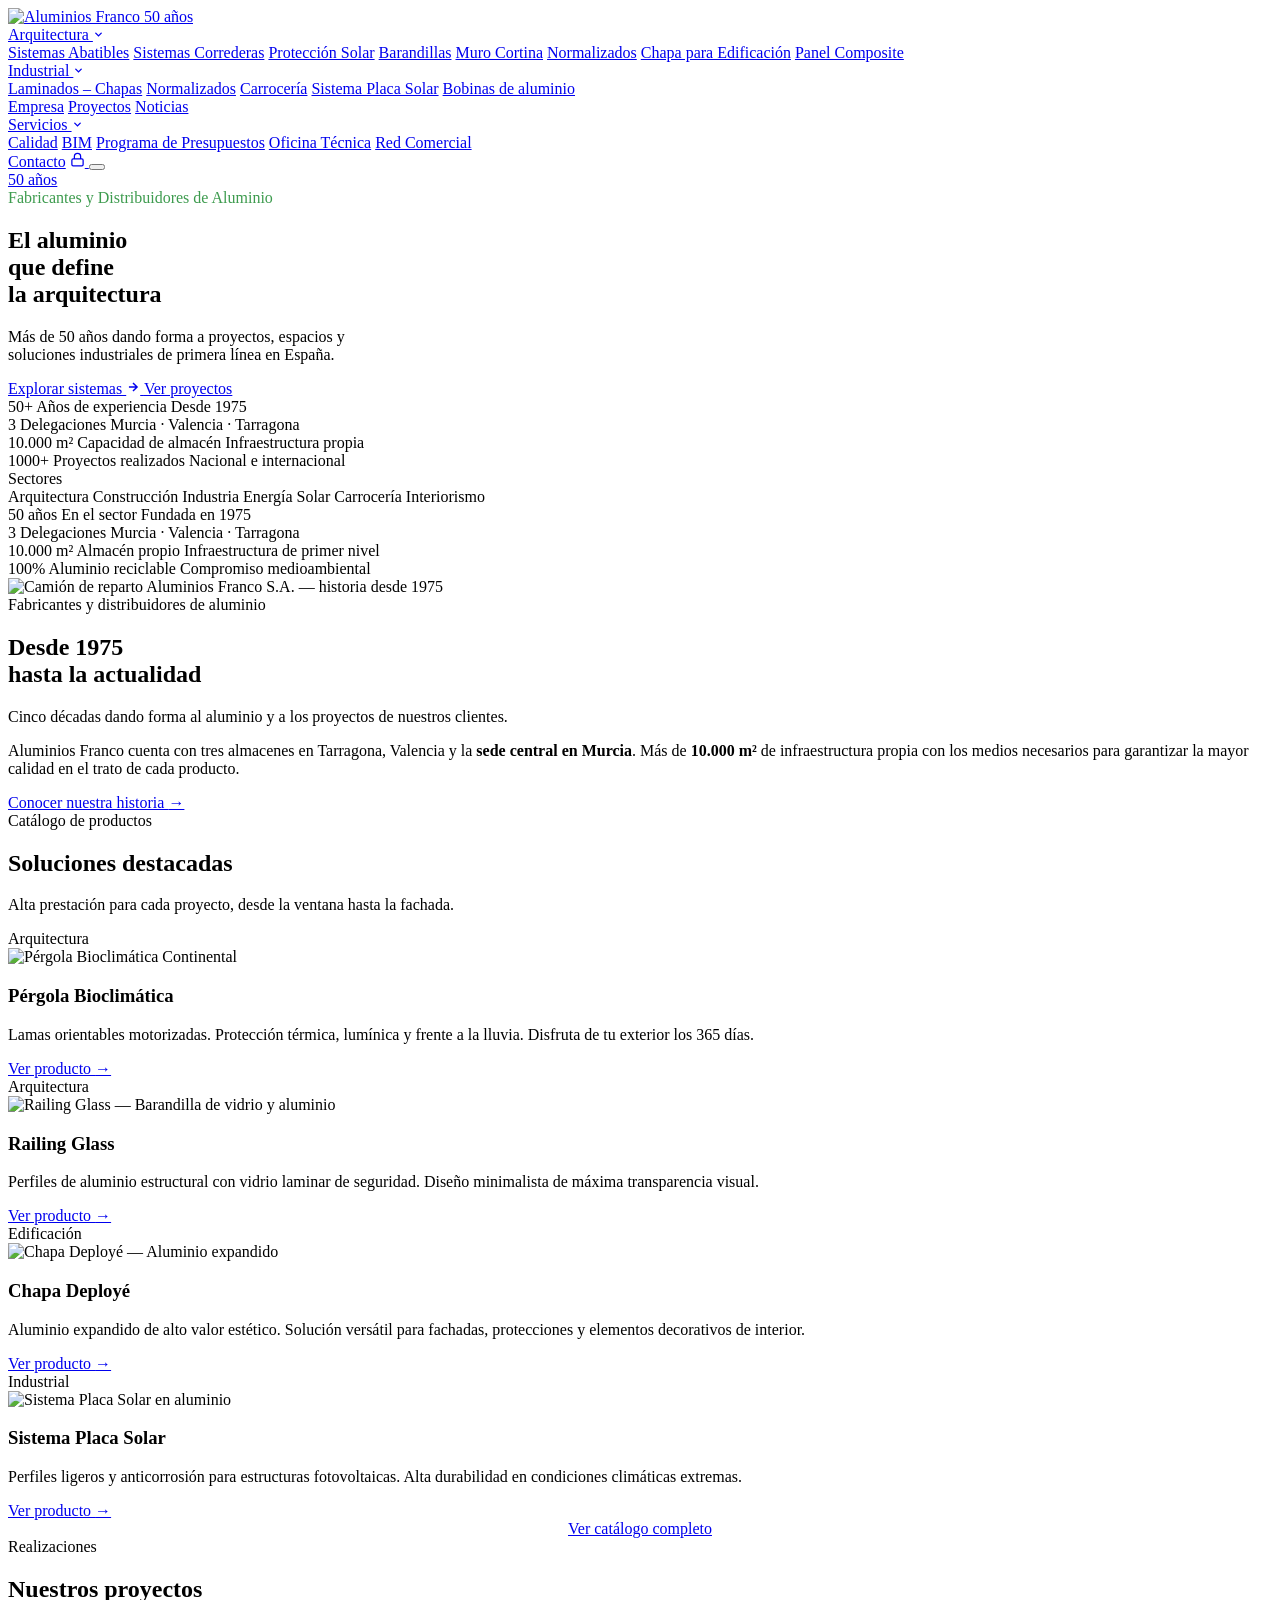
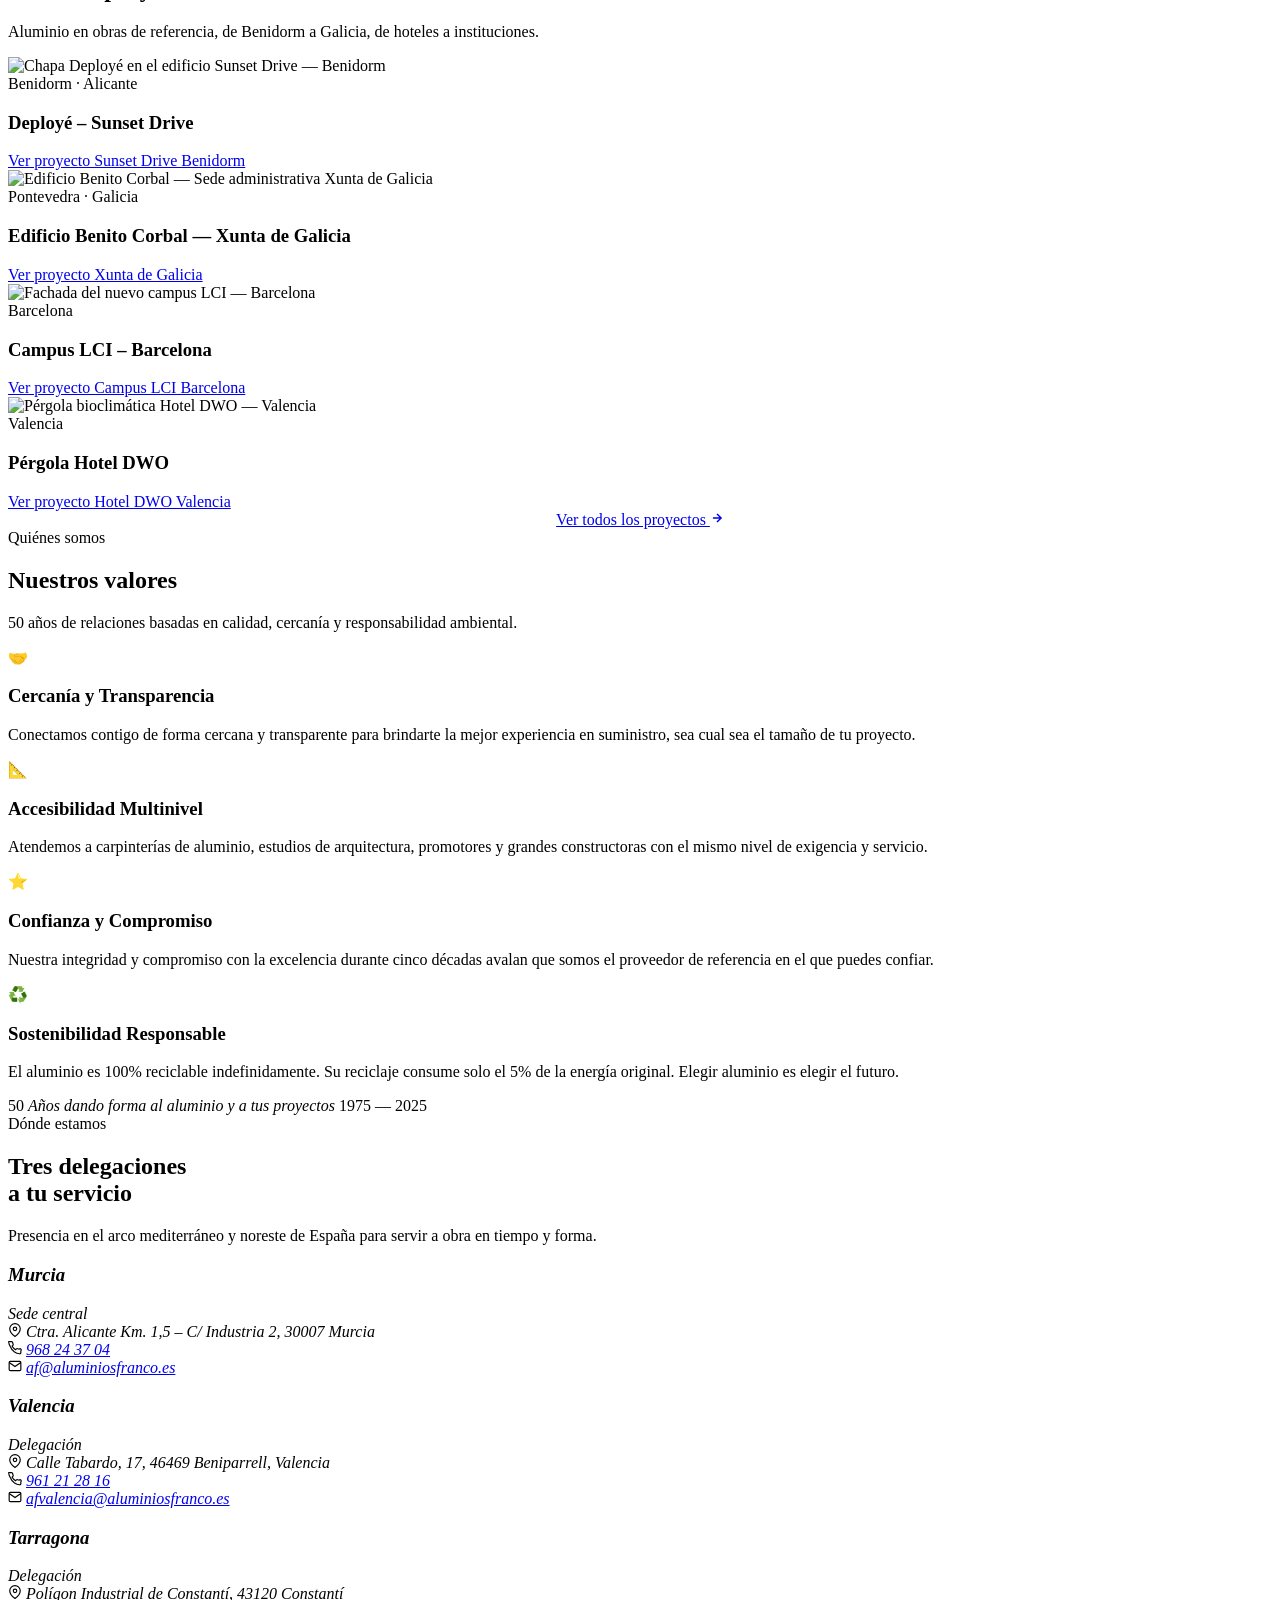
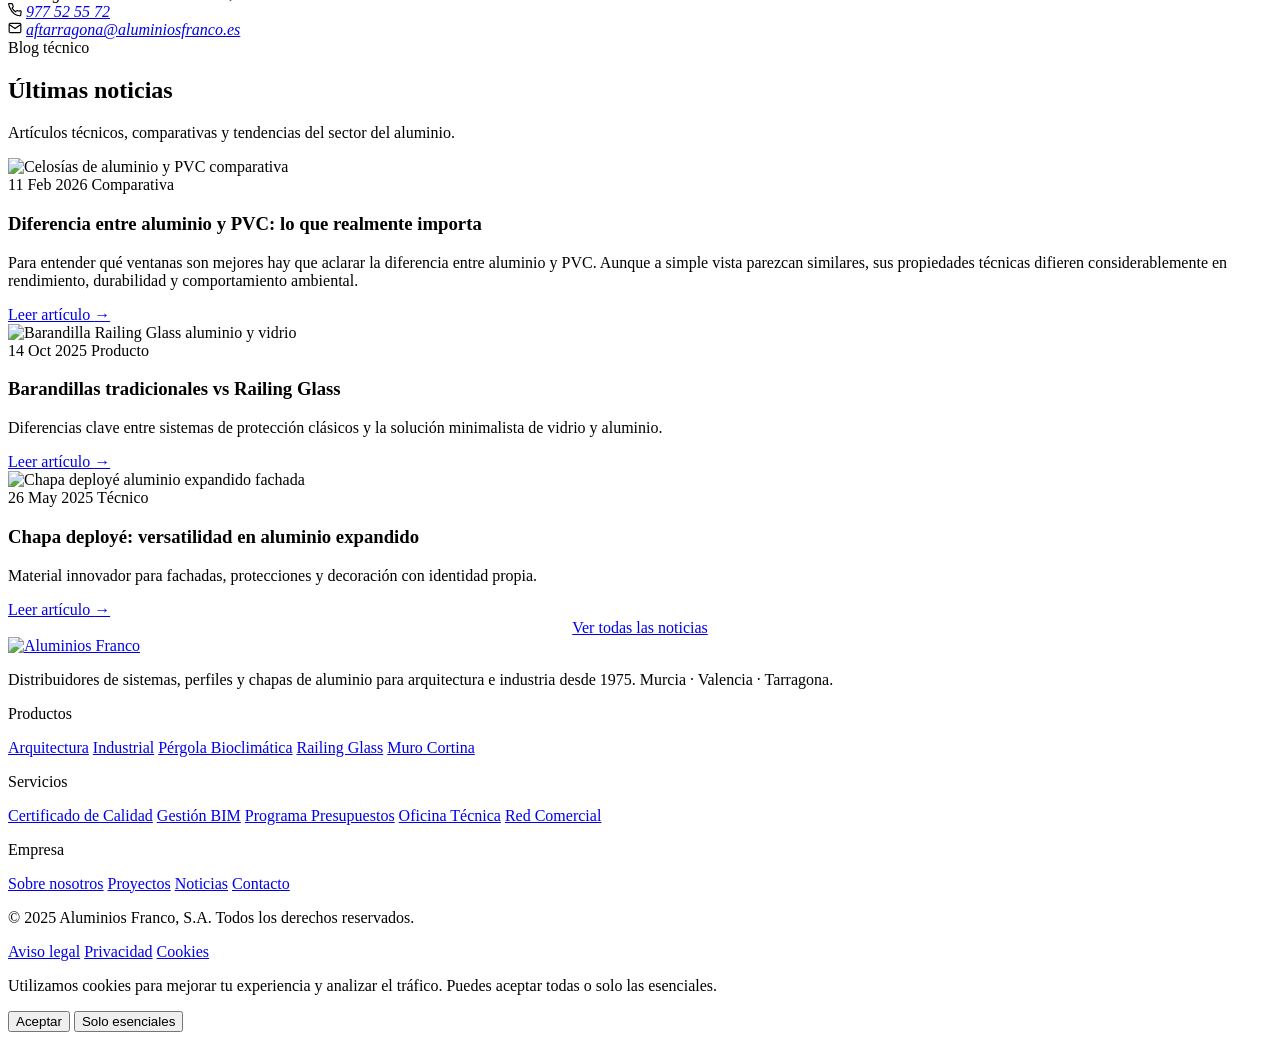
==== index.html @ 0a905ee9 "Add files via upload" ====
<!DOCTYPE html>
<html lang="es">
<head>
  <meta charset="UTF-8">
  <meta name="viewport" content="width=device-width, initial-scale=1.0">
  <meta name="description" content="Aluminios Franco — Distribuidores líderes de sistemas, perfiles y chapas de aluminio para arquitectura e industria desde 1975. Murcia, Valencia, Tarragona.">
  <meta property="og:title"       content="Aluminios Franco | Distribuidores de aluminio desde 1975">
  <meta property="og:description" content="50 años de experiencia distribuyendo soluciones de aluminio para arquitectura e industria en España.">
  <meta property="og:type"        content="website">
  <meta property="og:url"         content="https://aluminiosfranco.es">
  <meta property="og:image"       content="images/og-image.webp">
  <meta name="theme-color"        content="#2A7A38">

  <title>Aluminios Franco | Distribuidores de aluminio desde 1975</title>
  <link rel="canonical" href="https://aluminiosfranco.es/">

  <!-- CSS primero -->
  <link rel="stylesheet" href="css/main.css">

  <!-- Schema.org -->
  <script type="application/ld+json">
  {
    "@context": "https://schema.org",
    "@type": "Organization",
    "name": "Aluminios Franco, S.A.",
    "url": "https://aluminiosfranco.es",
    "foundingDate": "1975",
    "description": "Distribuidores de sistemas, perfiles y chapas de aluminio para arquitectura e industria.",
    "address": [{"@type":"PostalAddress","streetAddress":"Calle Industria 2","addressLocality":"Murcia","postalCode":"30007","addressCountry":"ES"}],
    "contactPoint": [{"@type":"ContactPoint","telephone":"+34-968-24-37-04","contactType":"sales"}]
  }
  </script>
</head>

<body>

  <!-- Cursor personalizado -->
  <div class="cursor" id="cursor" aria-hidden="true"></div>

  <!-- Barra de progreso scroll -->
  <div class="scroll-bar" id="scrollBar" aria-hidden="true"></div>

  <!-- ══════════════════════════════════════════
       HEADER
  ══════════════════════════════════════════ -->
  <header class="header" id="header" role="banner">
    <div class="container">
      <div class="header__inner">

        <!-- Logo -->
        <a href="/" class="header__logo" aria-label="Aluminios Franco — Inicio">
          <img src="images/logo.svg" alt="Aluminios Franco 50 años" width="190" height="50">
        </a>

        <!-- Nav -->
        <nav class="header__nav" id="mainNav" role="navigation" aria-label="Principal">

          <div class="nav-item">
            <a href="arquitectura.html" class="nav-link" aria-haspopup="true">
              Arquitectura
              <svg width="11" height="11" viewBox="0 0 12 12" fill="none" aria-hidden="true"><path d="M3 4.5L6 7.5L9 4.5" stroke="currentColor" stroke-width="1.5" stroke-linecap="round"/></svg>
            </a>
            <div class="dropdown" role="menu">
              <a href="arquitectura.html#abatibles"        class="dropdown__item" role="menuitem">Sistemas Abatibles</a>
              <a href="arquitectura.html#correderas"       class="dropdown__item" role="menuitem">Sistemas Correderas</a>
              <a href="arquitectura.html#proteccion-solar" class="dropdown__item" role="menuitem">Protección Solar</a>
              <a href="arquitectura.html#barandillas"      class="dropdown__item" role="menuitem">Barandillas</a>
              <a href="arquitectura.html#muro-cortina"     class="dropdown__item" role="menuitem">Muro Cortina</a>
              <a href="arquitectura.html#normalizados"     class="dropdown__item" role="menuitem">Normalizados</a>
              <a href="arquitectura.html#chapas"           class="dropdown__item" role="menuitem">Chapa para Edificación</a>
              <a href="arquitectura.html#panel-composite"  class="dropdown__item" role="menuitem">Panel Composite</a>
            </div>
          </div>

          <div class="nav-item">
            <a href="industrial.html" class="nav-link" aria-haspopup="true">
              Industrial
              <svg width="11" height="11" viewBox="0 0 12 12" fill="none" aria-hidden="true"><path d="M3 4.5L6 7.5L9 4.5" stroke="currentColor" stroke-width="1.5" stroke-linecap="round"/></svg>
            </a>
            <div class="dropdown" role="menu">
              <a href="industrial.html#chapas"       class="dropdown__item" role="menuitem">Laminados – Chapas</a>
              <a href="industrial.html#normalizados" class="dropdown__item" role="menuitem">Normalizados</a>
              <a href="industrial.html#carroceria"   class="dropdown__item" role="menuitem">Carrocería</a>
              <a href="industrial.html#placa-solar"  class="dropdown__item" role="menuitem">Sistema Placa Solar</a>
              <a href="industrial.html#bobinas"      class="dropdown__item" role="menuitem">Bobinas de aluminio</a>
            </div>
          </div>

          <a href="empresa.html"   class="nav-link">Empresa</a>
          <a href="proyectos.html" class="nav-link">Proyectos</a>
          <a href="noticias.html"  class="nav-link">Noticias</a>

          <div class="nav-item">
            <a href="#servicios" class="nav-link" aria-haspopup="true">
              Servicios
              <svg width="11" height="11" viewBox="0 0 12 12" fill="none" aria-hidden="true"><path d="M3 4.5L6 7.5L9 4.5" stroke="currentColor" stroke-width="1.5" stroke-linecap="round"/></svg>
            </a>
            <div class="dropdown" role="menu">
              <a href="calidad.html"       class="dropdown__item" role="menuitem">Calidad</a>
              <a href="bim.html"           class="dropdown__item" role="menuitem">BIM</a>
              <a href="presupuestos.html"  class="dropdown__item" role="menuitem">Programa de Presupuestos</a>
              <a href="oficina.html"       class="dropdown__item" role="menuitem">Oficina Técnica</a>
              <a href="red-comercial.html" class="dropdown__item" role="menuitem">Red Comercial</a>
            </div>
          </div>

        </nav>

        <div class="header__actions">
          <a href="contacto.html" class="btn btn--primary">Contacto</a>
          <a href="/archivos/" class="header__private" aria-label="Área privada — acceso clientes">
            <svg width="15" height="15" viewBox="0 0 24 24" fill="none" stroke="currentColor" stroke-width="2" aria-hidden="true">
              <rect x="3" y="11" width="18" height="11" rx="2"/>
              <path d="M7 11V7a5 5 0 0110 0v4"/>
            </svg>
          </a>
          <button class="menu-toggle" id="menuToggle" aria-label="Abrir menú" aria-expanded="false" aria-controls="mainNav">
            <span></span><span></span><span></span>
          </button>
        </div>

      </div>
    </div>
  </header>

  <!-- Badge 50 años flotante -->
  <a href="empresa.html" class="badge-50" aria-label="50 años de Aluminios Franco — Ver historia">
    <span class="badge-50__num">50</span>
    <span class="badge-50__text">años</span>
  </a>

  <!-- ══════════════════════════════════════════
       HERO — full-screen, grid asimétrico
  ══════════════════════════════════════════ -->
  <section class="hero" aria-label="Portada Aluminios Franco">
    <div class="hero__bg" role="img" aria-label="Fachada arquitectónica con sistemas de aluminio Continental"></div>
    <div class="hero__grad" aria-hidden="true"></div>

    <div class="container">
      <div class="hero__inner">

        <!-- Columna izquierda: contenido principal -->
        <div class="hero__content">

          <div class="hero__eyebrow" data-reveal>
            <span class="label" style="color:rgba(61,155,78,1)">Fabricantes y Distribuidores de Aluminio</span>
          </div>

          <h1 class="hero__title" data-reveal data-reveal-delay="1">
            El aluminio<br>
            <span class="line-accent">que define</span><br>
            la arquitectura
          </h1>

          <p class="hero__tagline" data-reveal data-reveal-delay="2">
            Más de 50 años dando forma a proyectos, espacios y<br>
            soluciones industriales de primera línea en España.
          </p>

          <div class="hero__cta" data-reveal data-reveal-delay="3">
            <a href="arquitectura.html" class="btn btn--primary">
              Explorar sistemas
              <svg width="14" height="14" viewBox="0 0 24 24" fill="none" stroke="currentColor" stroke-width="2.5" aria-hidden="true"><path d="M5 12h14M12 5l7 7-7 7"/></svg>
            </a>
            <a href="proyectos.html" class="btn btn--outline-white">Ver proyectos</a>
          </div>

        </div>

        <!-- Columna derecha: stats en tarjetas -->
        <div class="hero__stats" data-reveal data-reveal-delay="2" aria-label="Datos clave">
          <div class="stat-card">
            <span class="stat-card__value" data-count="50" data-suffix="+">50+</span>
            <span class="stat-card__label">Años de experiencia</span>
            <span class="stat-card__desc">Desde 1975</span>
          </div>
          <div class="stat-card">
            <span class="stat-card__value">3</span>
            <span class="stat-card__label">Delegaciones</span>
            <span class="stat-card__desc">Murcia · Valencia · Tarragona</span>
          </div>
          <div class="stat-card">
            <span class="stat-card__value">10.000 m²</span>
            <span class="stat-card__label">Capacidad de almacén</span>
            <span class="stat-card__desc">Infraestructura propia</span>
          </div>
          <div class="stat-card">
            <span class="stat-card__value" data-count="1000" data-suffix="+">1000+</span>
            <span class="stat-card__label">Proyectos realizados</span>
            <span class="stat-card__desc">Nacional e internacional</span>
          </div>
        </div>

      </div>
    </div>

    <!-- Franja inferior: sectores / referencias -->
    <div class="hero__bottom" aria-label="Sectores que servimos">
      <div class="container">
        <div class="hero__bottom-inner">
          <span class="hero__bottom-label">Sectores</span>
          <div class="hero__bottom-logos" aria-hidden="true">
            <span>Arquitectura</span>
            <span>Construcción</span>
            <span>Industria</span>
            <span>Energía Solar</span>
            <span>Carrocería</span>
            <span>Interiorismo</span>
          </div>
        </div>
      </div>
    </div>

  </section>

  <!-- ══════════════════════════════════════════
       STRIP NUMÉRICO — datos de impacto
  ══════════════════════════════════════════ -->
  <div class="numbers-strip" aria-label="Cifras de la empresa">
    <div class="container">
      <div class="numbers-grid">
        <div class="number-item" data-reveal>
          <span class="number-item__value" data-count="50" data-suffix=" años">50 años</span>
          <span class="number-item__label">En el sector</span>
          <span class="number-item__sub">Fundada en 1975</span>
        </div>
        <div class="number-item" data-reveal data-reveal-delay="1">
          <span class="number-item__value" data-count="3">3</span>
          <span class="number-item__label">Delegaciones</span>
          <span class="number-item__sub">Murcia · Valencia · Tarragona</span>
        </div>
        <div class="number-item" data-reveal data-reveal-delay="2">
          <span class="number-item__value">10.000 m²</span>
          <span class="number-item__label">Almacén propio</span>
          <span class="number-item__sub">Infraestructura de primer nivel</span>
        </div>
        <div class="number-item" data-reveal data-reveal-delay="3">
          <span class="number-item__value" data-count="100" data-suffix="%">100%</span>
          <span class="number-item__label">Aluminio reciclable</span>
          <span class="number-item__sub">Compromiso medioambiental</span>
        </div>
      </div>
    </div>
  </div>

  <!-- ══════════════════════════════════════════
       EMPRESA: split layout (imagen + texto)
  ══════════════════════════════════════════ -->
  <section class="section section--xl" aria-labelledby="empresa-title">
    <div class="container">

      <div class="split-block" data-reveal>
        <!-- Imagen histórica — camión Aluminios Franco -->
        <div class="split-block__media">
          <img src="images/empresa-historia.webp"
               alt="Camión de reparto Aluminios Franco S.A. — historia desde 1975"
               loading="lazy" width="720" height="540">
        </div>

        <div class="split-block__content">
          <span class="label">Fabricantes y distribuidores de aluminio</span>
          <h2 id="empresa-title">Desde 1975<br>hasta la actualidad</h2>
          <p class="t-tagline">
            Cinco décadas dando forma al aluminio y a los proyectos de nuestros clientes.
          </p>
          <p>
            Aluminios Franco cuenta con tres almacenes en Tarragona, Valencia y la
            <strong>sede central en Murcia</strong>. Más de <strong>10.000 m²</strong>
            de infraestructura propia con los medios necesarios para garantizar la
            mayor calidad en el trato de cada producto.
          </p>
          <div>
            <a href="empresa.html" class="btn btn--ghost">
              Conocer nuestra historia
              <span class="arrow" aria-hidden="true">→</span>
            </a>
          </div>
        </div>
      </div>

    </div>
  </section>

  <!-- ══════════════════════════════════════════
       PRODUCTOS DESTACADOS
  ══════════════════════════════════════════ -->
  <section class="section" style="background:var(--c-off-white)" aria-labelledby="productos-title">
    <div class="container">

      <header class="section-header section-header--center" data-reveal>
        <span class="label">Catálogo de productos</span>
        <h2 id="productos-title" class="t-h2">Soluciones destacadas</h2>
        <p class="t-tagline">Alta prestación para cada proyecto, desde la ventana hasta la fachada.</p>
      </header>

      <div class="products-grid">

        <article class="product-card" data-reveal data-reveal-delay="1">
          <div class="product-card__img">
            <div class="product-card__badge">Arquitectura</div>
            <img src="images/products/pergola-bioclimatica.webp" alt="Pérgola Bioclimática Continental" loading="lazy" width="400" height="267">
          </div>
          <div class="product-card__body">
            <h3 class="product-card__title">Pérgola Bioclimática</h3>
            <p class="product-card__desc">Lamas orientables motorizadas. Protección térmica, lumínica y frente a la lluvia. Disfruta de tu exterior los 365 días.</p>
            <a href="arquitectura.html#pergola" class="btn btn--ghost">
              Ver producto <span class="arrow" aria-hidden="true">→</span>
            </a>
          </div>
        </article>

        <article class="product-card" data-reveal data-reveal-delay="2">
          <div class="product-card__img">
            <div class="product-card__badge">Arquitectura</div>
            <img src="images/products/railing-glass.webp" alt="Railing Glass — Barandilla de vidrio y aluminio" loading="lazy" width="400" height="267">
          </div>
          <div class="product-card__body">
            <h3 class="product-card__title">Railing Glass</h3>
            <p class="product-card__desc">Perfiles de aluminio estructural con vidrio laminar de seguridad. Diseño minimalista de máxima transparencia visual.</p>
            <a href="arquitectura.html#barandillas" class="btn btn--ghost">
              Ver producto <span class="arrow" aria-hidden="true">→</span>
            </a>
          </div>
        </article>

        <article class="product-card" data-reveal data-reveal-delay="3">
          <div class="product-card__img">
            <div class="product-card__badge">Edificación</div>
            <img src="images/products/chapa-deploye.webp" alt="Chapa Deployé — Aluminio expandido" loading="lazy" width="400" height="267">
          </div>
          <div class="product-card__body">
            <h3 class="product-card__title">Chapa Deployé</h3>
            <p class="product-card__desc">Aluminio expandido de alto valor estético. Solución versátil para fachadas, protecciones y elementos decorativos de interior.</p>
            <a href="arquitectura.html#chapas" class="btn btn--ghost">
              Ver producto <span class="arrow" aria-hidden="true">→</span>
            </a>
          </div>
        </article>

        <article class="product-card" data-reveal data-reveal-delay="4">
          <div class="product-card__img">
            <div class="product-card__badge">Industrial</div>
            <img src="images/products/placa-solar.webp" alt="Sistema Placa Solar en aluminio" loading="lazy" width="400" height="267">
          </div>
          <div class="product-card__body">
            <h3 class="product-card__title">Sistema Placa Solar</h3>
            <p class="product-card__desc">Perfiles ligeros y anticorrosión para estructuras fotovoltaicas. Alta durabilidad en condiciones climáticas extremas.</p>
            <a href="industrial.html#placa-solar" class="btn btn--ghost">
              Ver producto <span class="arrow" aria-hidden="true">→</span>
            </a>
          </div>
        </article>

      </div>

      <div style="text-align:center;margin-top:var(--sp-12)" data-reveal>
        <a href="arquitectura.html" class="btn btn--outline">Ver catálogo completo</a>
      </div>

    </div>
  </section>

  <!-- ══════════════════════════════════════════
       PROYECTOS — mosaico editorial premium
  ══════════════════════════════════════════ -->
  <section class="section section--xl" aria-labelledby="proyectos-title">
    <div class="container">

      <header class="section-header" data-reveal>
        <span class="label">Realizaciones</span>
        <h2 id="proyectos-title" class="t-h2">Nuestros proyectos</h2>
        <p class="t-tagline">Aluminio en obras de referencia, de Benidorm a Galicia, de hoteles a instituciones.</p>
      </header>

      <div class="projects-mosaic" role="list">

        <article class="project-tile" role="listitem" data-reveal>
          <img class="project-tile__img" loading="lazy"
               src="images/projects/deploye-benidorm.webp"
               alt="Chapa Deployé en el edificio Sunset Drive — Benidorm" width="600" height="800">
          <div class="project-tile__overlay">
            <span class="project-tile__location">Benidorm · Alicante</span>
            <h3 class="project-tile__title">Deployé – Sunset Drive</h3>
          </div>
          <a href="proyectos.html#benidorm" class="sr-only">Ver proyecto Sunset Drive Benidorm</a>
        </article>

        <article class="project-tile" role="listitem" data-reveal data-reveal-delay="1">
          <img class="project-tile__img" loading="lazy"
               src="images/projects/xunta-galicia.webp"
               alt="Edificio Benito Corbal — Sede administrativa Xunta de Galicia" width="800" height="500">
          <div class="project-tile__overlay">
            <span class="project-tile__location">Pontevedra · Galicia</span>
            <h3 class="project-tile__title">Edificio Benito Corbal — Xunta de Galicia</h3>
          </div>
          <a href="proyectos.html#galicia" class="sr-only">Ver proyecto Xunta de Galicia</a>
        </article>

        <article class="project-tile" role="listitem" data-reveal data-reveal-delay="2">
          <img class="project-tile__img" loading="lazy"
               src="images/projects/lci-barcelona.webp"
               alt="Fachada del nuevo campus LCI — Barcelona" width="500" height="400">
          <div class="project-tile__overlay">
            <span class="project-tile__location">Barcelona</span>
            <h3 class="project-tile__title">Campus LCI – Barcelona</h3>
          </div>
          <a href="proyectos.html#lci-barcelona" class="sr-only">Ver proyecto Campus LCI Barcelona</a>
        </article>

        <article class="project-tile" role="listitem" data-reveal data-reveal-delay="3">
          <img class="project-tile__img" loading="lazy"
               src="images/projects/hotel-dwo-valencia.webp"
               alt="Pérgola bioclimática Hotel DWO — Valencia" width="400" height="350">
          <div class="project-tile__overlay">
            <span class="project-tile__location">Valencia</span>
            <h3 class="project-tile__title">Pérgola Hotel DWO</h3>
          </div>
          <a href="proyectos.html#hotel-dwo" class="sr-only">Ver proyecto Hotel DWO Valencia</a>
        </article>

      </div>

      <div style="text-align:center;margin-top:var(--sp-12)" data-reveal>
        <a href="proyectos.html" class="btn btn--outline">
          Ver todos los proyectos
          <svg width="14" height="14" viewBox="0 0 24 24" fill="none" stroke="currentColor" stroke-width="2.5" aria-hidden="true"><path d="M5 12h14M12 5l7 7-7 7"/></svg>
        </a>
      </div>

    </div>
  </section>

  <!-- ══════════════════════════════════════════
       VALORES — grid 2×2
  ══════════════════════════════════════════ -->
  <section class="section" style="background:var(--c-surface)" aria-labelledby="valores-title">
    <div class="container">

      <header class="section-header section-header--center" data-reveal>
        <span class="label">Quiénes somos</span>
        <h2 id="valores-title" class="t-h2">Nuestros valores</h2>
        <p class="t-tagline">50 años de relaciones basadas en calidad, cercanía y responsabilidad ambiental.</p>
      </header>

      <div class="values-grid">
        <div class="value-card" data-reveal data-reveal-delay="1">
          <div class="value-card__icon" aria-hidden="true">🤝</div>
          <div class="value-card__body">
            <h3 class="value-card__title">Cercanía y Transparencia</h3>
            <p class="value-card__text">Conectamos contigo de forma cercana y transparente para brindarte la mejor experiencia en suministro, sea cual sea el tamaño de tu proyecto.</p>
          </div>
        </div>
        <div class="value-card" data-reveal data-reveal-delay="2">
          <div class="value-card__icon" aria-hidden="true">📐</div>
          <div class="value-card__body">
            <h3 class="value-card__title">Accesibilidad Multinivel</h3>
            <p class="value-card__text">Atendemos a carpinterías de aluminio, estudios de arquitectura, promotores y grandes constructoras con el mismo nivel de exigencia y servicio.</p>
          </div>
        </div>
        <div class="value-card" data-reveal data-reveal-delay="3">
          <div class="value-card__icon" aria-hidden="true">⭐</div>
          <div class="value-card__body">
            <h3 class="value-card__title">Confianza y Compromiso</h3>
            <p class="value-card__text">Nuestra integridad y compromiso con la excelencia durante cinco décadas avalan que somos el proveedor de referencia en el que puedes confiar.</p>
          </div>
        </div>
        <div class="value-card" data-reveal data-reveal-delay="4">
          <div class="value-card__icon" aria-hidden="true">♻️</div>
          <div class="value-card__body">
            <h3 class="value-card__title">Sostenibilidad Responsable</h3>
            <p class="value-card__text">El aluminio es 100% reciclable indefinidamente. Su reciclaje consume solo el 5% de la energía original. Elegir aluminio es elegir el futuro.</p>
          </div>
        </div>
      </div>

    </div>
  </section>

  <!-- ══════════════════════════════════════════
       ANIVERSARIO — editorial impactante
  ══════════════════════════════════════════ -->
  <div class="anniversary" aria-label="50 aniversario Aluminios Franco 1975–2025">
    <div class="anniversary__inner container">
      <span class="anniversary__num" data-reveal>50</span>
      <em class="anniversary__tagline" data-reveal data-reveal-delay="1">
        Años dando forma al aluminio y a tus proyectos
      </em>
      <span class="anniversary__years" data-reveal data-reveal-delay="2">
        1975 — 2025
      </span>
    </div>
  </div>

  <!-- ══════════════════════════════════════════
       DELEGACIONES
  ══════════════════════════════════════════ -->
  <div class="locations-section" id="delegaciones" aria-labelledby="delegaciones-title">
    <div class="container">

      <header class="section-header section-header--center" data-reveal>
        <span class="label">Dónde estamos</span>
        <h2 id="delegaciones-title" class="t-h2">Tres delegaciones<br>a tu servicio</h2>
        <p class="t-tagline">Presencia en el arco mediterráneo y noreste de España para servir a obra en tiempo y forma.</p>
      </header>

      <div class="locations-grid">

        <address class="location-card" data-reveal data-reveal-delay="1">
          <div class="location-card__head">
            <h3 class="location-card__city">Murcia</h3>
            <span class="location-card__region">Sede central</span>
          </div>
          <div class="location-card__body">
            <div class="location-detail">
              <svg width="14" height="14" viewBox="0 0 24 24" fill="none" stroke="currentColor" stroke-width="2" aria-hidden="true"><path d="M21 10c0 7-9 13-9 13s-9-6-9-13a9 9 0 0118 0z"/><circle cx="12" cy="10" r="3"/></svg>
              Ctra. Alicante Km. 1,5 – C/ Industria 2, 30007 Murcia
            </div>
            <div class="location-detail">
              <svg width="14" height="14" viewBox="0 0 24 24" fill="none" stroke="currentColor" stroke-width="2" aria-hidden="true"><path d="M22 16.92v3a2 2 0 01-2.18 2 19.79 19.79 0 01-8.63-3.07A19.5 19.5 0 014.1 9.82 19.58 19.58 0 011.07 1.2 2 2 0 013.05 1h3a2 2 0 012 1.72c.127.96.361 1.903.7 2.81a2 2 0 01-.45 2.11L7.09 8.91a16 16 0 006 6l1.27-1.27a2 2 0 012.11-.45c.907.339 1.85.573 2.81.7A2 2 0 0122 16.92z"/></svg>
              <a href="tel:+34968243704">968 24 37 04</a>
            </div>
            <div class="location-detail">
              <svg width="14" height="14" viewBox="0 0 24 24" fill="none" stroke="currentColor" stroke-width="2" aria-hidden="true"><path d="M4 4h16c1.1 0 2 .9 2 2v12c0 1.1-.9 2-2 2H4c-1.1 0-2-.9-2-2V6c0-1.1.9-2 2-2z"/><polyline points="22,6 12,13 2,6"/></svg>
              <a href="mailto:af@aluminiosfranco.es">af@aluminiosfranco.es</a>
            </div>
          </div>
        </address>

        <address class="location-card" data-reveal data-reveal-delay="2">
          <div class="location-card__head">
            <h3 class="location-card__city">Valencia</h3>
            <span class="location-card__region">Delegación</span>
          </div>
          <div class="location-card__body">
            <div class="location-detail">
              <svg width="14" height="14" viewBox="0 0 24 24" fill="none" stroke="currentColor" stroke-width="2" aria-hidden="true"><path d="M21 10c0 7-9 13-9 13s-9-6-9-13a9 9 0 0118 0z"/><circle cx="12" cy="10" r="3"/></svg>
              Calle Tabardo, 17, 46469 Beniparrell, Valencia
            </div>
            <div class="location-detail">
              <svg width="14" height="14" viewBox="0 0 24 24" fill="none" stroke="currentColor" stroke-width="2" aria-hidden="true"><path d="M22 16.92v3a2 2 0 01-2.18 2 19.79 19.79 0 01-8.63-3.07A19.5 19.5 0 014.1 9.82 19.58 19.58 0 011.07 1.2 2 2 0 013.05 1h3a2 2 0 012 1.72c.127.96.361 1.903.7 2.81a2 2 0 01-.45 2.11L7.09 8.91a16 16 0 006 6l1.27-1.27a2 2 0 012.11-.45c.907.339 1.85.573 2.81.7A2 2 0 0122 16.92z"/></svg>
              <a href="tel:+34961212816">961 21 28 16</a>
            </div>
            <div class="location-detail">
              <svg width="14" height="14" viewBox="0 0 24 24" fill="none" stroke="currentColor" stroke-width="2" aria-hidden="true"><path d="M4 4h16c1.1 0 2 .9 2 2v12c0 1.1-.9 2-2 2H4c-1.1 0-2-.9-2-2V6c0-1.1.9-2 2-2z"/><polyline points="22,6 12,13 2,6"/></svg>
              <a href="mailto:afvalencia@aluminiosfranco.es">afvalencia@aluminiosfranco.es</a>
            </div>
          </div>
        </address>

        <address class="location-card" data-reveal data-reveal-delay="3">
          <div class="location-card__head">
            <h3 class="location-card__city">Tarragona</h3>
            <span class="location-card__region">Delegación</span>
          </div>
          <div class="location-card__body">
            <div class="location-detail">
              <svg width="14" height="14" viewBox="0 0 24 24" fill="none" stroke="currentColor" stroke-width="2" aria-hidden="true"><path d="M21 10c0 7-9 13-9 13s-9-6-9-13a9 9 0 0118 0z"/><circle cx="12" cy="10" r="3"/></svg>
              Polígon Industrial de Constantí, 43120 Constantí
            </div>
            <div class="location-detail">
              <svg width="14" height="14" viewBox="0 0 24 24" fill="none" stroke="currentColor" stroke-width="2" aria-hidden="true"><path d="M22 16.92v3a2 2 0 01-2.18 2 19.79 19.79 0 01-8.63-3.07A19.5 19.5 0 014.1 9.82 19.58 19.58 0 011.07 1.2 2 2 0 013.05 1h3a2 2 0 012 1.72c.127.96.361 1.903.7 2.81a2 2 0 01-.45 2.11L7.09 8.91a16 16 0 006 6l1.27-1.27a2 2 0 012.11-.45c.907.339 1.85.573 2.81.7A2 2 0 0122 16.92z"/></svg>
              <a href="tel:+34977525572">977 52 55 72</a>
            </div>
            <div class="location-detail">
              <svg width="14" height="14" viewBox="0 0 24 24" fill="none" stroke="currentColor" stroke-width="2" aria-hidden="true"><path d="M4 4h16c1.1 0 2 .9 2 2v12c0 1.1-.9 2-2 2H4c-1.1 0-2-.9-2-2V6c0-1.1.9-2 2-2z"/><polyline points="22,6 12,13 2,6"/></svg>
              <a href="mailto:aftarragona@aluminiosfranco.es">aftarragona@aluminiosfranco.es</a>
            </div>
          </div>
        </address>

      </div>
    </div>
  </div>

  <!-- ══════════════════════════════════════════
       NOTICIAS — layout asimétrico
  ══════════════════════════════════════════ -->
  <section class="section" aria-labelledby="noticias-title">
    <div class="container">

      <header class="section-header" data-reveal>
        <span class="label">Blog técnico</span>
        <h2 id="noticias-title" class="t-h2">Últimas noticias</h2>
        <p class="t-tagline">Artículos técnicos, comparativas y tendencias del sector del aluminio.</p>
      </header>

      <div class="news-grid">

        <!-- Noticia principal — más grande -->
        <article class="news-card news-card--featured" data-reveal>
          <div class="news-card__img">
            <img src="images/news/aluminio-vs-pvc.webp" alt="Celosías de aluminio y PVC comparativa" loading="lazy" width="600" height="375">
          </div>
          <div class="news-card__body">
            <div class="news-card__meta">
              <time class="news-card__date" datetime="2026-02-11">11 Feb 2026</time>
              <span class="news-card__tag">Comparativa</span>
            </div>
            <h3 class="news-card__title">Diferencia entre aluminio y PVC: lo que realmente importa</h3>
            <p class="news-card__excerpt">Para entender qué ventanas son mejores hay que aclarar la diferencia entre aluminio y PVC. Aunque a simple vista parezcan similares, sus propiedades técnicas difieren considerablemente en rendimiento, durabilidad y comportamiento ambiental.</p>
            <a href="noticias.html#aluminio-vs-pvc" class="btn btn--ghost" style="margin-top:auto">
              Leer artículo <span class="arrow" aria-hidden="true">→</span>
            </a>
          </div>
        </article>

        <article class="news-card" data-reveal data-reveal-delay="1">
          <div class="news-card__img">
            <img src="images/news/railing-glass.webp" alt="Barandilla Railing Glass aluminio y vidrio" loading="lazy" width="400" height="225">
          </div>
          <div class="news-card__body">
            <div class="news-card__meta">
              <time class="news-card__date" datetime="2025-10-14">14 Oct 2025</time>
              <span class="news-card__tag">Producto</span>
            </div>
            <h3 class="news-card__title">Barandillas tradicionales vs Railing Glass</h3>
            <p class="news-card__excerpt">Diferencias clave entre sistemas de protección clásicos y la solución minimalista de vidrio y aluminio.</p>
            <a href="noticias.html#barandillas" class="btn btn--ghost">
              Leer artículo <span class="arrow" aria-hidden="true">→</span>
            </a>
          </div>
        </article>

        <article class="news-card" data-reveal data-reveal-delay="2">
          <div class="news-card__img">
            <img src="images/news/chapa-deploye.webp" alt="Chapa deployé aluminio expandido fachada" loading="lazy" width="400" height="225">
          </div>
          <div class="news-card__body">
            <div class="news-card__meta">
              <time class="news-card__date" datetime="2025-05-26">26 May 2025</time>
              <span class="news-card__tag">Técnico</span>
            </div>
            <h3 class="news-card__title">Chapa deployé: versatilidad en aluminio expandido</h3>
            <p class="news-card__excerpt">Material innovador para fachadas, protecciones y decoración con identidad propia.</p>
            <a href="noticias.html#chapa-deploye" class="btn btn--ghost">
              Leer artículo <span class="arrow" aria-hidden="true">→</span>
            </a>
          </div>
        </article>

      </div>

      <div style="text-align:center;margin-top:var(--sp-12)" data-reveal>
        <a href="noticias.html" class="btn btn--outline">Ver todas las noticias</a>
      </div>

    </div>
  </section>

  <!-- ══════════════════════════════════════════
       FOOTER
  ══════════════════════════════════════════ -->
  <footer class="footer" role="contentinfo">
    <div class="container">

      <div class="footer__grid">
        <div class="footer__brand">
          <a href="/" aria-label="Aluminios Franco">
            <img src="images/logo-white.svg" alt="Aluminios Franco" width="170" height="50" loading="lazy">
          </a>
          <p>Distribuidores de sistemas, perfiles y chapas de aluminio para arquitectura e industria desde 1975. Murcia · Valencia · Tarragona.</p>
        </div>

        <div>
          <p class="footer__col-title">Productos</p>
          <nav class="footer__links">
            <a href="arquitectura.html"             class="footer__link">Arquitectura</a>
            <a href="industrial.html"               class="footer__link">Industrial</a>
            <a href="arquitectura.html#pergola"     class="footer__link">Pérgola Bioclimática</a>
            <a href="arquitectura.html#barandillas" class="footer__link">Railing Glass</a>
            <a href="arquitectura.html#muro-cortina"class="footer__link">Muro Cortina</a>
          </nav>
        </div>

        <div>
          <p class="footer__col-title">Servicios</p>
          <nav class="footer__links">
            <a href="calidad.html"      class="footer__link">Certificado de Calidad</a>
            <a href="bim.html"          class="footer__link">Gestión BIM</a>
            <a href="presupuestos.html" class="footer__link">Programa Presupuestos</a>
            <a href="oficina.html"      class="footer__link">Oficina Técnica</a>
            <a href="red-comercial.html"class="footer__link">Red Comercial</a>
          </nav>
        </div>

        <div>
          <p class="footer__col-title">Empresa</p>
          <nav class="footer__links">
            <a href="empresa.html"   class="footer__link">Sobre nosotros</a>
            <a href="proyectos.html" class="footer__link">Proyectos</a>
            <a href="noticias.html"  class="footer__link">Noticias</a>
            <a href="contacto.html"  class="footer__link">Contacto</a>
          </nav>
        </div>
      </div>

      <div class="footer__bottom">
        <p class="footer__copy">© 2025 Aluminios Franco, S.A. Todos los derechos reservados.</p>
        <nav class="footer__legal">
          <a href="aviso-legal.html">Aviso legal</a>
          <a href="privacidad.html">Privacidad</a>
          <a href="cookies.html">Cookies</a>
        </nav>
      </div>

    </div>
  </footer>

  <!-- Cookie banner -->
  <div class="cookie-banner" role="dialog" aria-labelledby="cookie-label" aria-live="polite">
    <p id="cookie-label">Utilizamos cookies para mejorar tu experiencia y analizar el tráfico. Puedes aceptar todas o solo las esenciales.</p>
    <div class="cookie-banner__actions">
      <button class="btn btn--primary" data-accept>Aceptar</button>
      <button class="btn btn--outline" data-reject>Solo esenciales</button>
    </div>
  </div>

  <script src="js/main.js" defer></script>
</body>
</html>
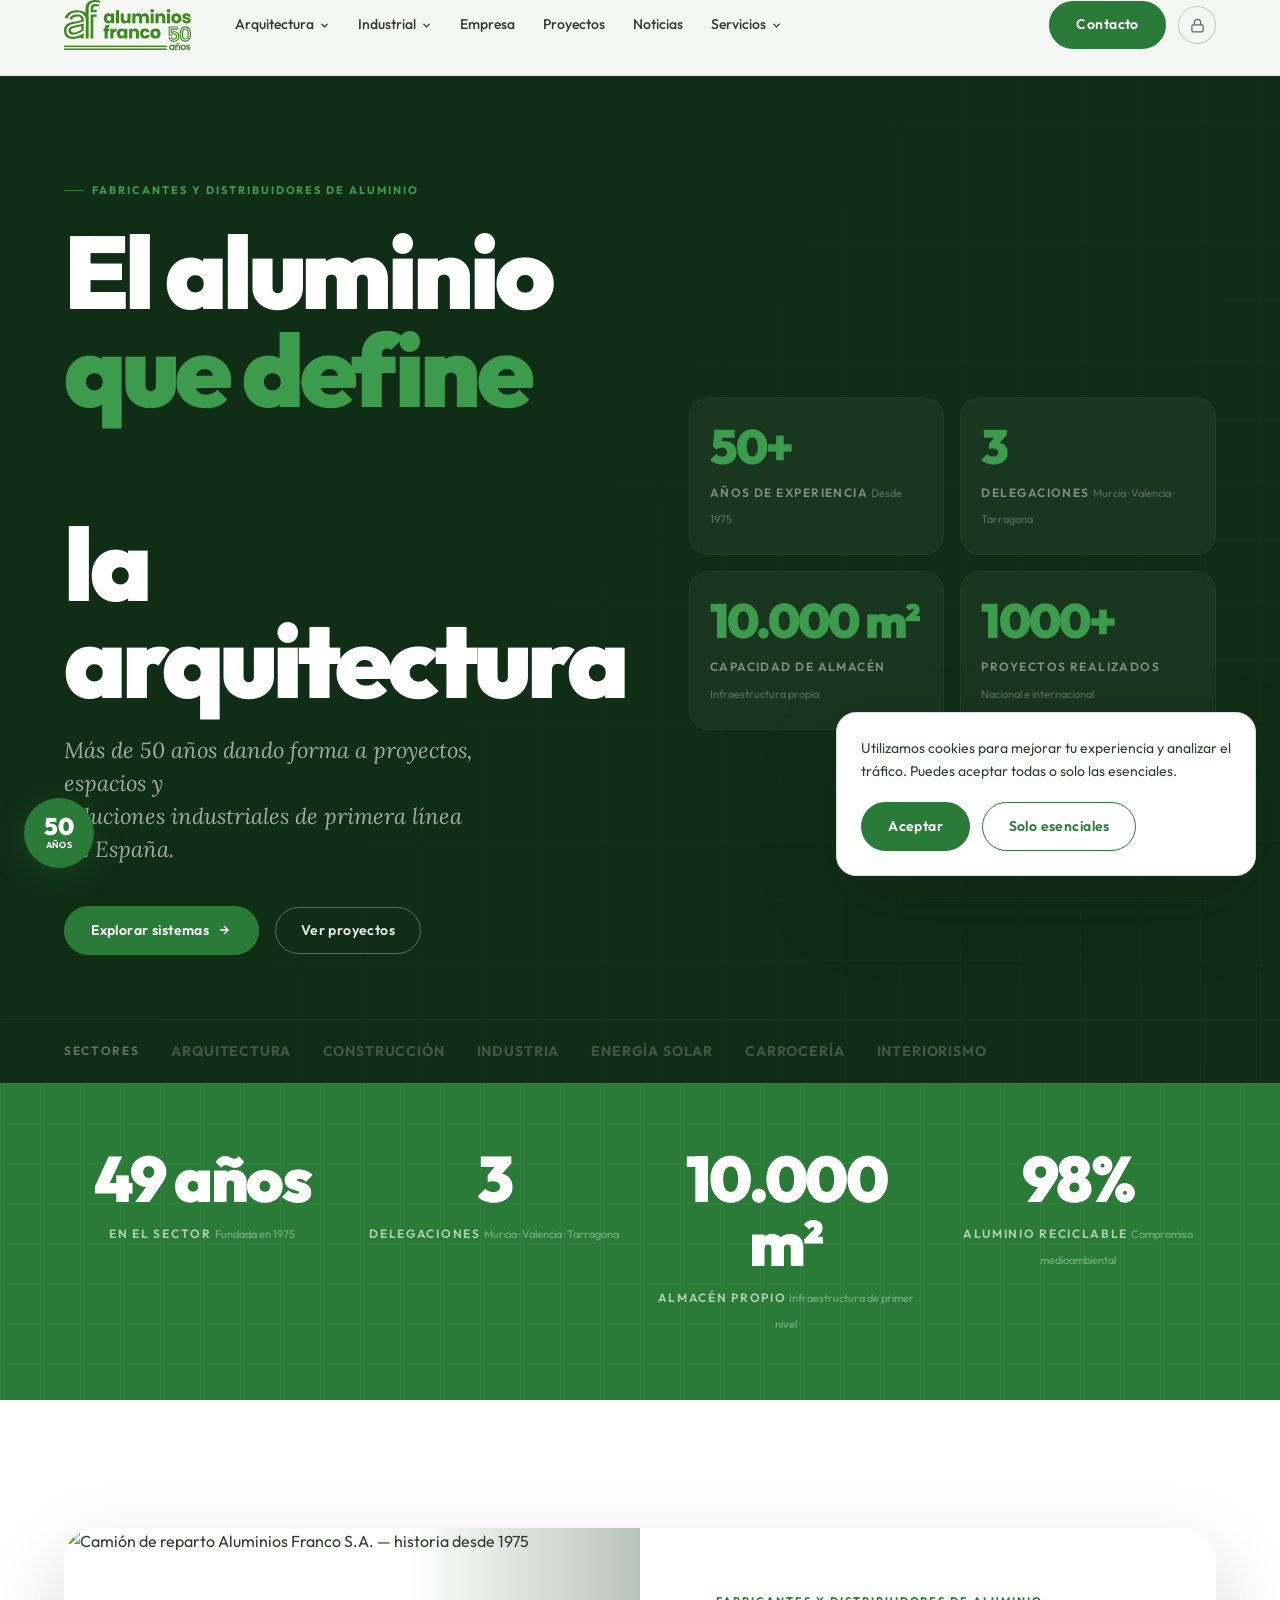
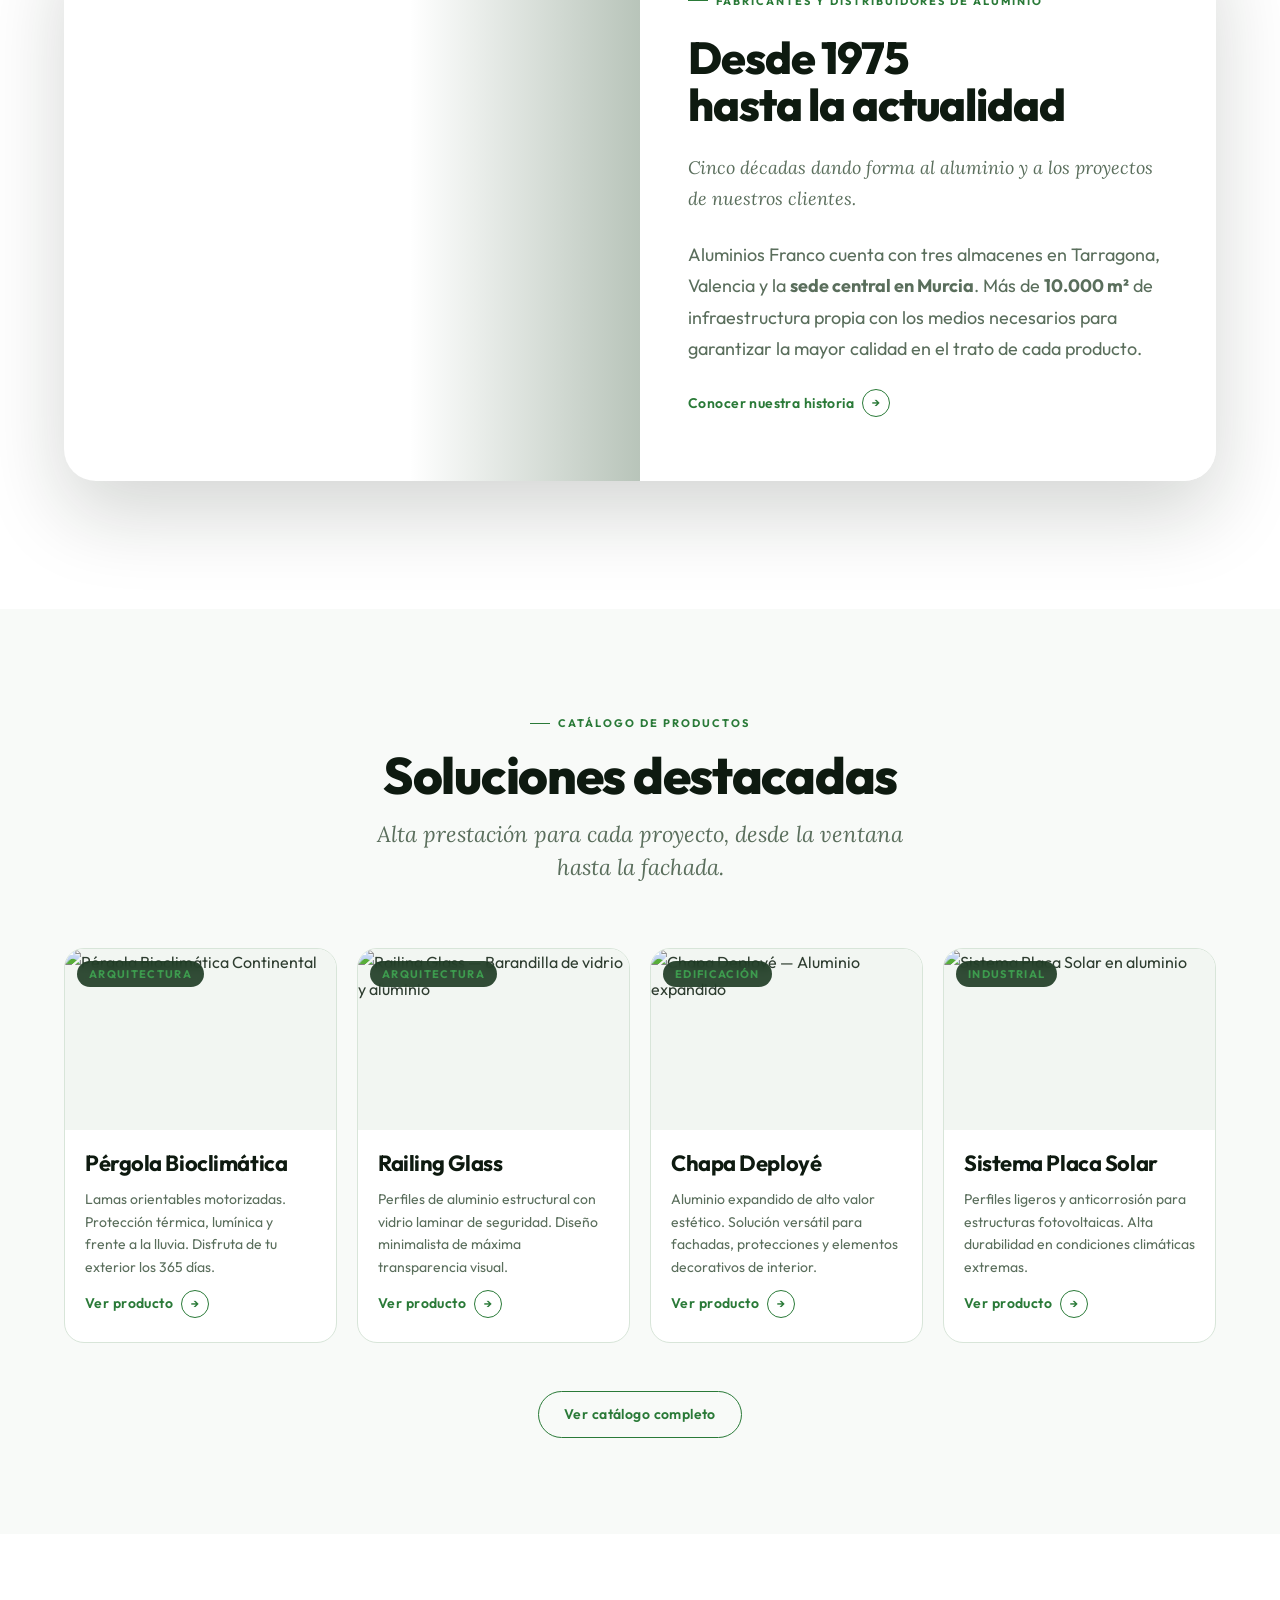
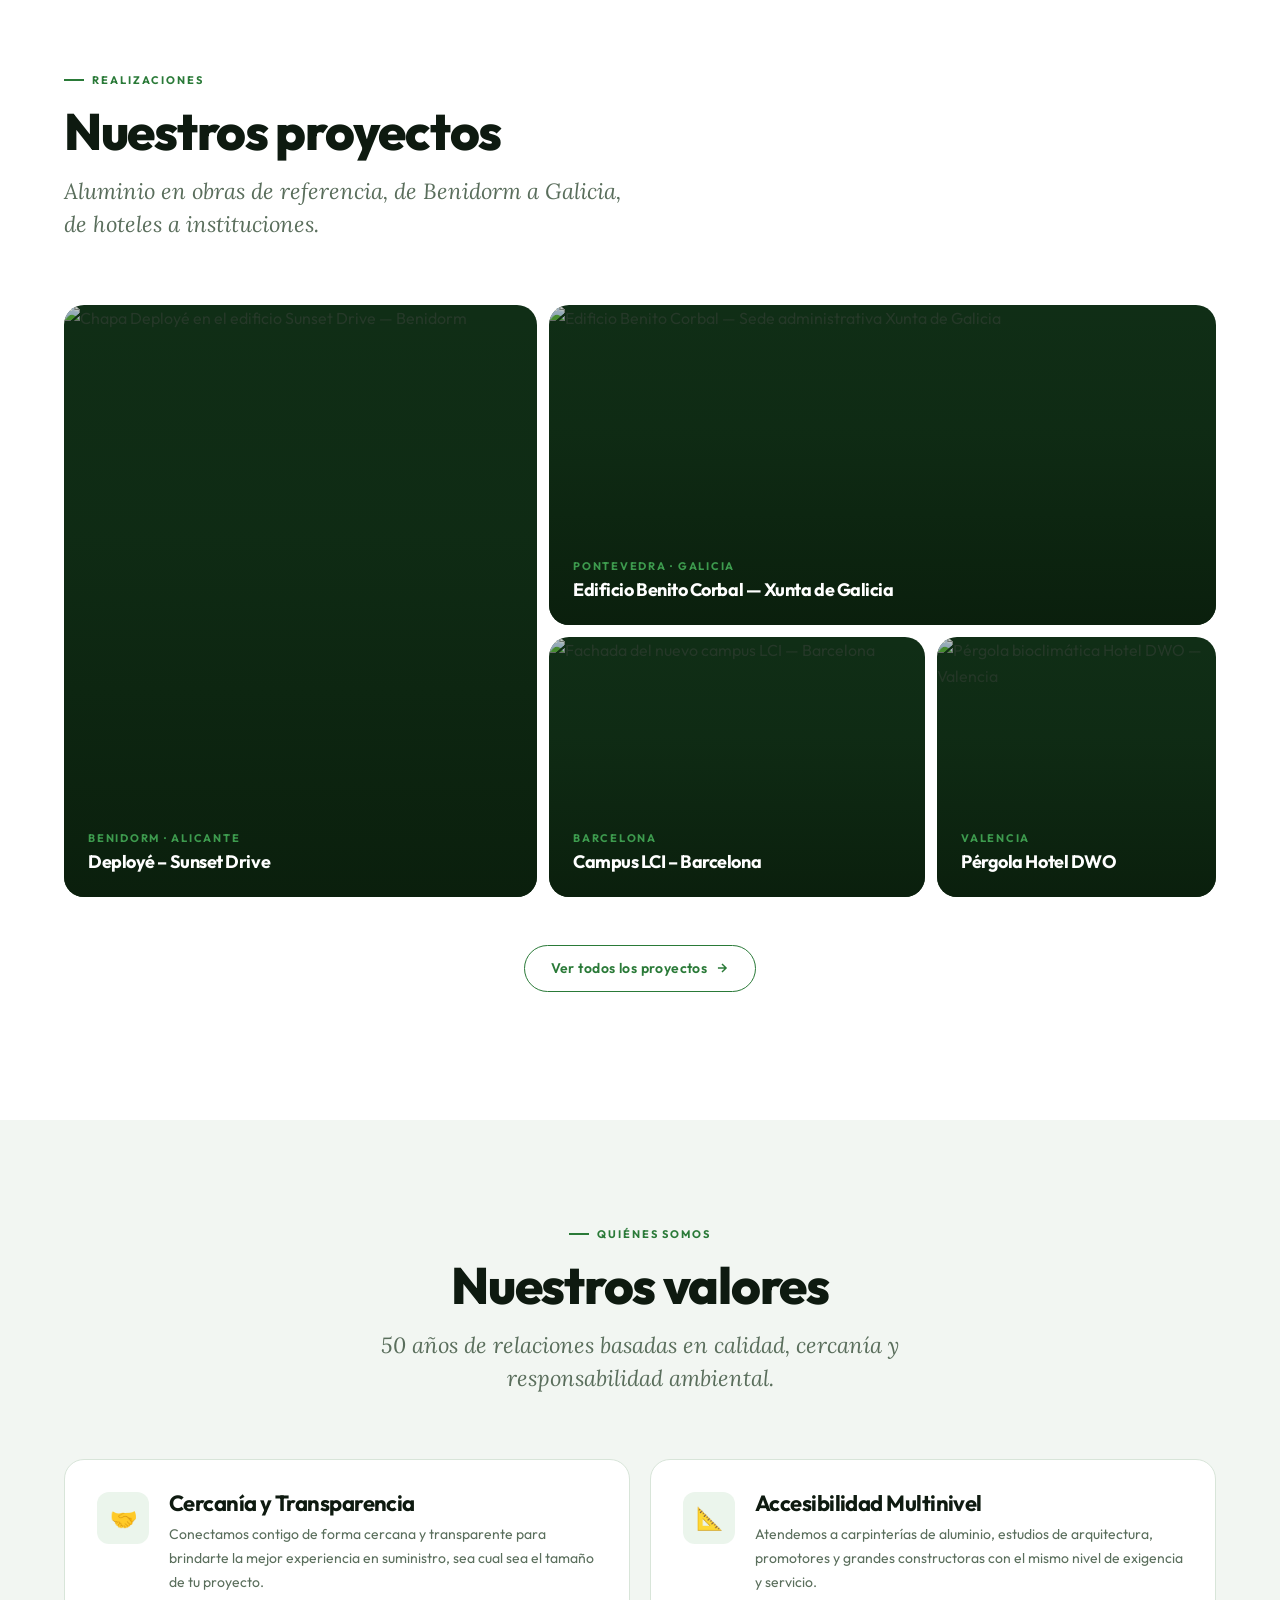
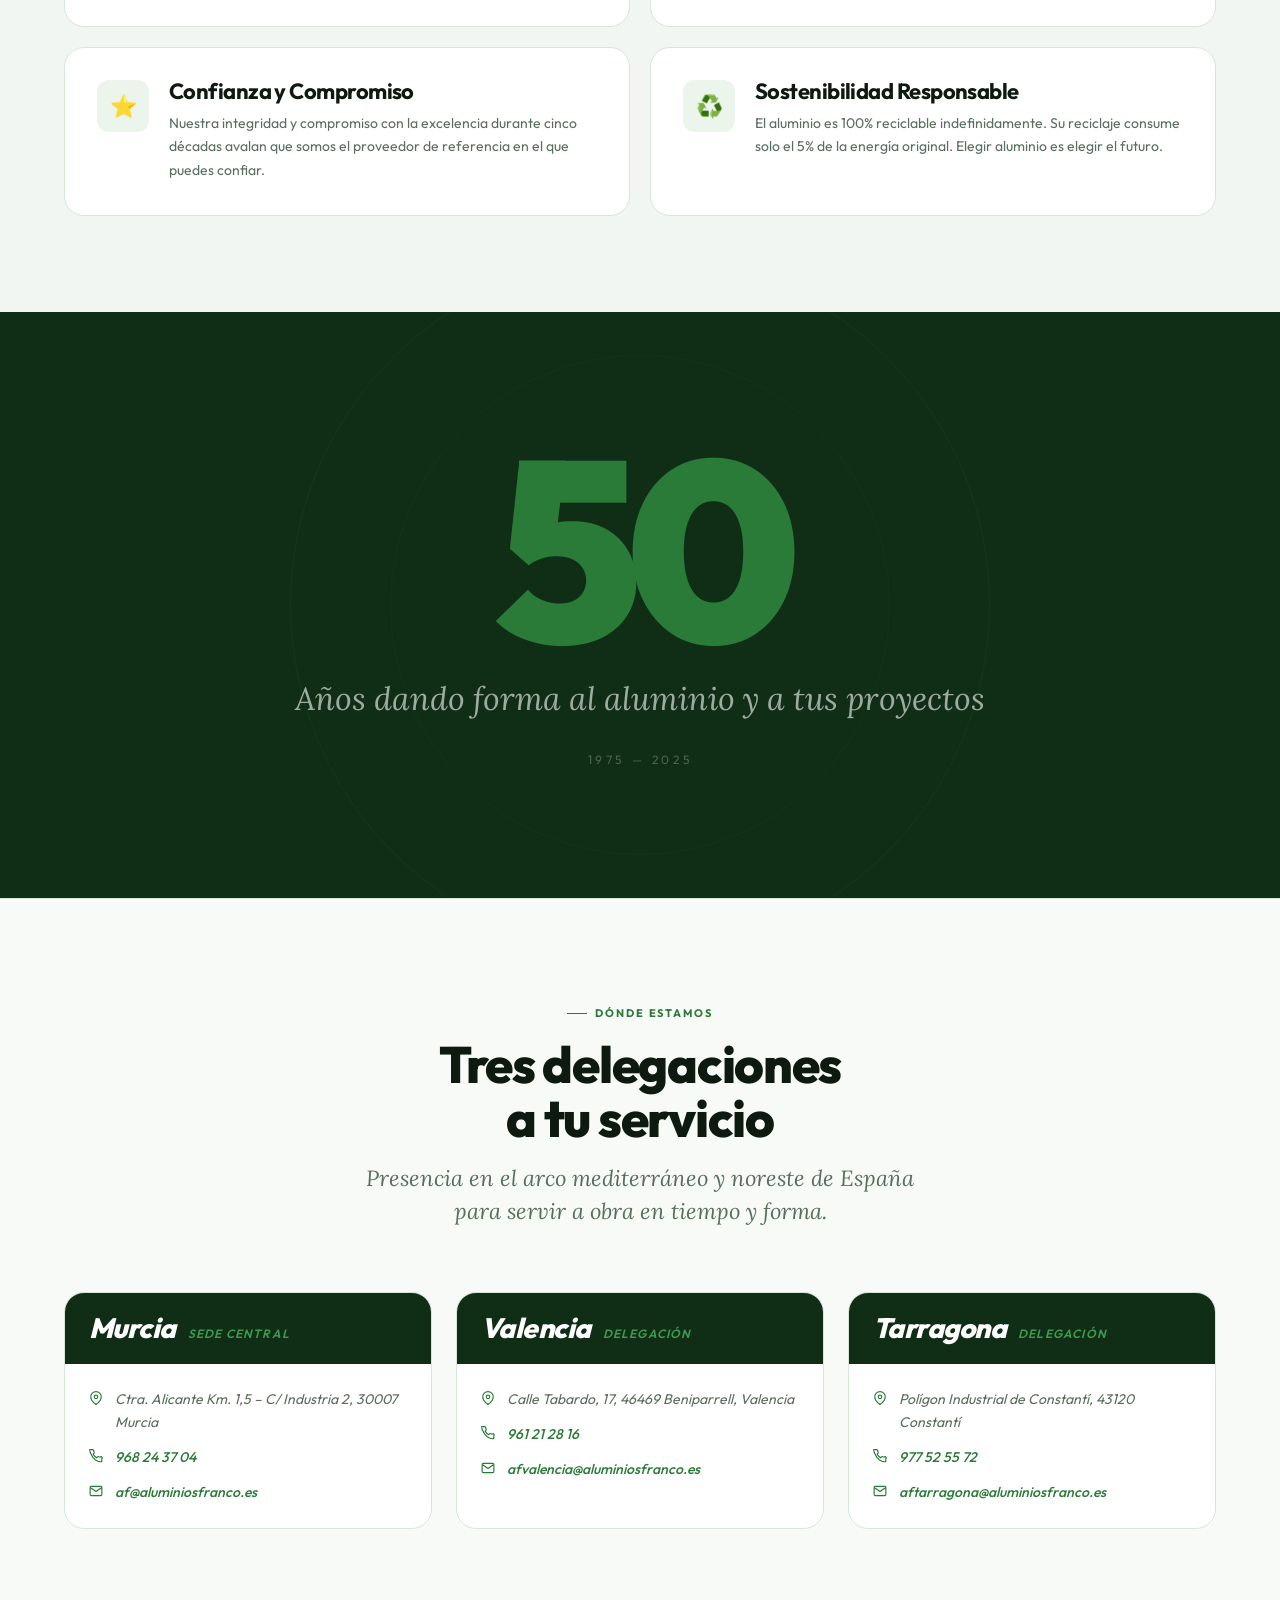
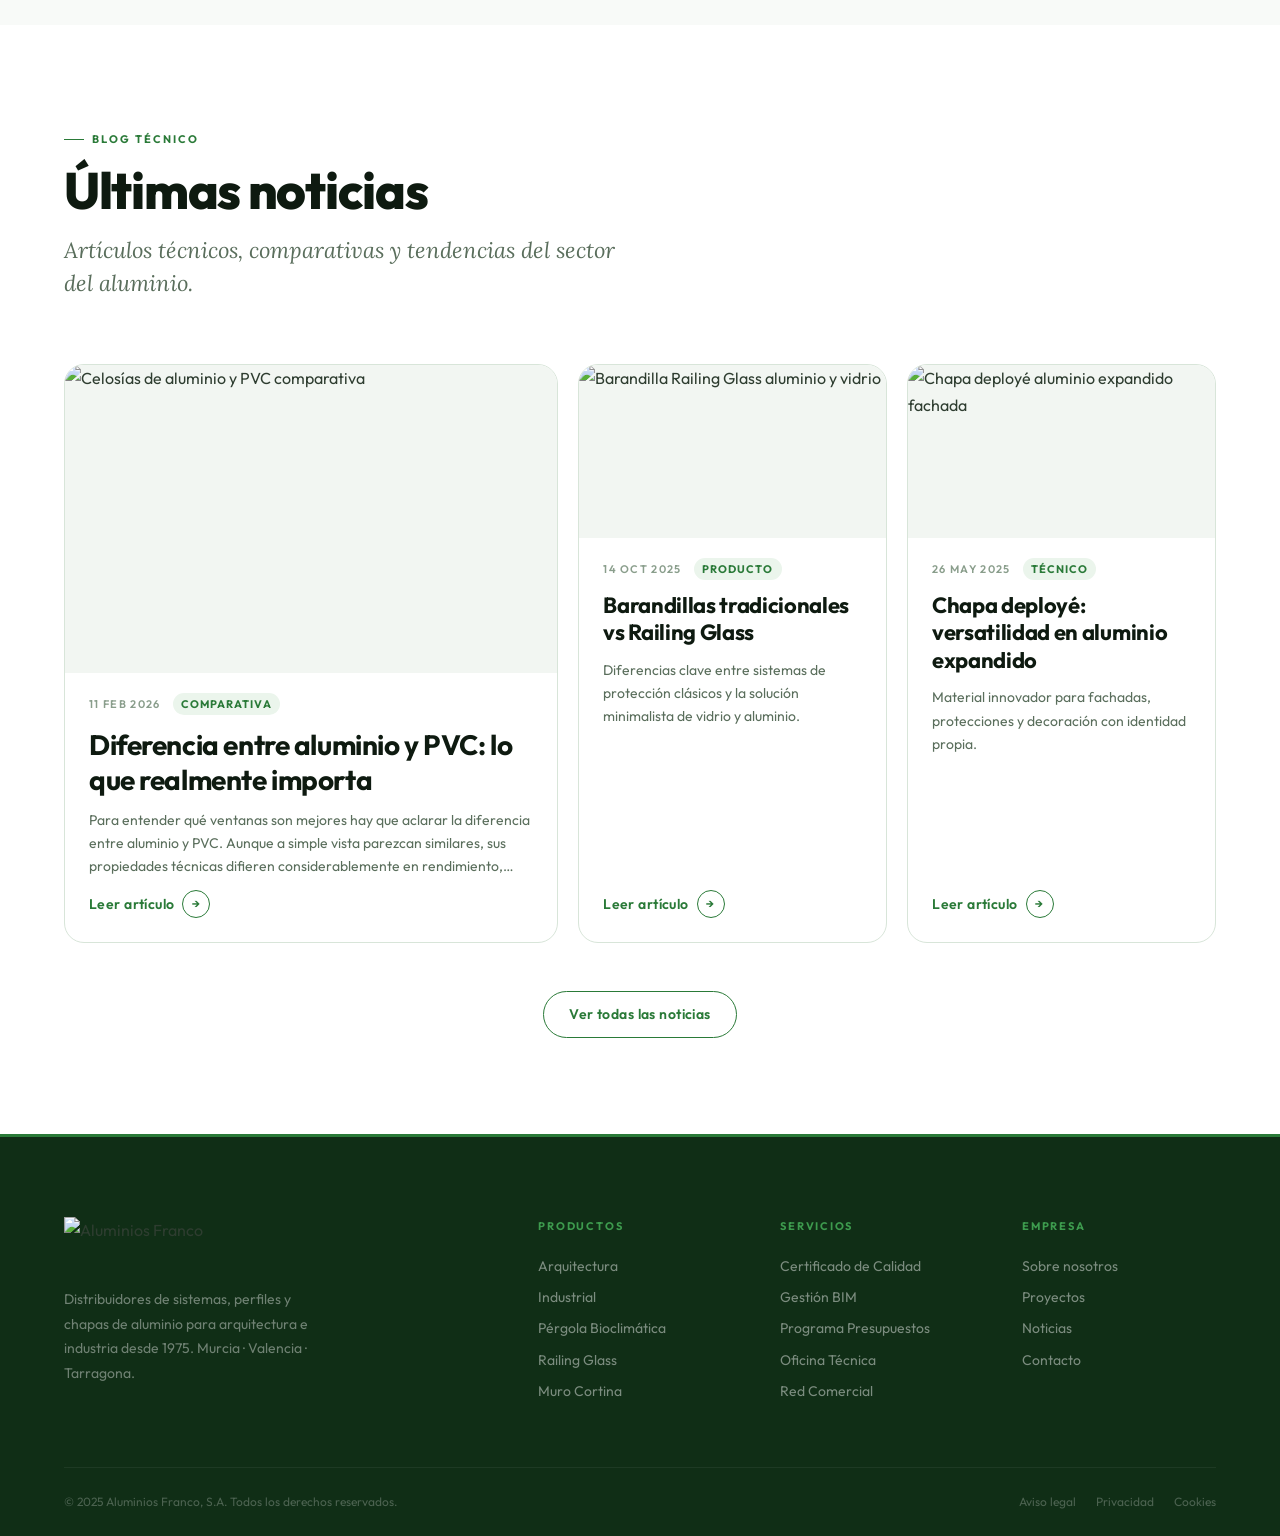
==== commit 93971f93: "Update index.html" ====
--- a/index.html
+++ b/index.html
@@ -108,7 +108,7 @@
 
         <div class="header__actions">
           <a href="contacto.html" class="btn btn--primary">Contacto</a>
-          <a href="/archivos/" class="header__private" aria-label="Área privada — acceso clientes">
+          <a href="https://afcatalunya.github.io/intranet/" class="header__private" aria-label="Área privada — acceso clientes">
             <svg width="15" height="15" viewBox="0 0 24 24" fill="none" stroke="currentColor" stroke-width="2" aria-hidden="true">
               <rect x="3" y="11" width="18" height="11" rx="2"/>
               <path d="M7 11V7a5 5 0 0110 0v4"/>
--- a/css/main.css
+++ b/css/main.css
@@ -0,0 +1,1336 @@
+/* ================================================================
+   ALUMINIOS FRANCO — Design System v3.0 PREMIUM
+   Concepto: "Precision Industrial" — refinado, técnico, aspiracional
+   Inspiración: Schüco, Hydro, Arconic — adaptado con identidad AF
+   ================================================================ */
+
+/* ── GOOGLE FONTS: Outfit (display) + Lora (accent) ──────── */
+@import url('https://fonts.googleapis.com/css2?family=Outfit:wght@300;400;500;600;700;800;900&family=Lora:ital,wght@0,400;1,400;1,500&display=swap');
+
+/* ── DESIGN TOKENS ────────────────────────────────────────── */
+:root {
+  /* Colores corporativos AF — verde real de capturas */
+  --c-green:          #2A7A38;
+  --c-green-dark:     #1C5527;
+  --c-green-deep:     #102E16;   /* fondo oscuro hero/footer */
+  --c-green-mid:      #3D9B4E;
+  --c-green-light:    #EBF5EC;
+  --c-green-xlight:   #F4FAF5;
+
+  /* Acento metálico — diferenciador premium */
+  --c-silver:         #C8D4C9;
+  --c-silver-light:   #E8EFE9;
+
+  /* Neutros */
+  --c-white:          #FFFFFF;
+  --c-off-white:      #F8FAF8;
+  --c-surface:        #F2F6F2;
+  --c-border:         #D8E5D9;
+  --c-border-dark:    #B8CEB9;
+
+  /* Texto */
+  --c-ink:            #0E1A10;   /* casi negro verdoso */
+  --c-ink-mid:        #2E3D30;
+  --c-ink-light:      #5A6E5C;
+  --c-ink-muted:      #8A9E8C;
+
+  /* Tipografía */
+  --f-display:        'Outfit', sans-serif;
+  --f-accent:         'Lora', serif;        /* para taglines en cursiva */
+
+  /* Escala tipo — fluid */
+  --fs-2xs:   0.6875rem;
+  --fs-xs:    0.75rem;
+  --fs-sm:    0.875rem;
+  --fs-base:  1rem;
+  --fs-md:    1.125rem;
+  --fs-lg:    1.375rem;
+  --fs-xl:    1.75rem;
+  --fs-2xl:   2.25rem;
+  --fs-3xl:   clamp(2.2rem, 4vw, 3.25rem);
+  --fs-4xl:   clamp(3rem, 6vw, 5rem);
+  --fs-hero:  clamp(3.5rem, 8vw, 7rem);
+
+  /* Espaciado 8pt grid */
+  --sp-1:  0.25rem;
+  --sp-2:  0.5rem;
+  --sp-3:  0.75rem;
+  --sp-4:  1rem;
+  --sp-5:  1.25rem;
+  --sp-6:  1.5rem;
+  --sp-8:  2rem;
+  --sp-10: 2.5rem;
+  --sp-12: 3rem;
+  --sp-16: 4rem;
+  --sp-20: 5rem;
+  --sp-24: 6rem;
+  --sp-32: 8rem;
+  --sp-40: 10rem;
+
+  /* Layout */
+  --max-w:        1360px;
+  --max-w-narrow: 900px;
+  --header-h:     76px;
+
+  /* Radios */
+  --r-xs:   3px;
+  --r-sm:   6px;
+  --r-md:   12px;
+  --r-lg:   20px;
+  --r-xl:   32px;
+  --r-full: 9999px;
+
+  /* Sombras */
+  --sh-xs:  0 1px 4px rgba(14,26,16,0.06);
+  --sh-sm:  0 2px 12px rgba(14,26,16,0.08);
+  --sh-md:  0 6px 24px rgba(14,26,16,0.1);
+  --sh-lg:  0 16px 48px rgba(14,26,16,0.14);
+  --sh-xl:  0 32px 80px rgba(14,26,16,0.18);
+  --sh-green: 0 8px 32px rgba(42,122,56,0.25);
+
+  /* Transiciones */
+  --ease-out:  cubic-bezier(0.16, 1, 0.3, 1);
+  --ease-in:   cubic-bezier(0.7, 0, 0.84, 0);
+  --ease-io:   cubic-bezier(0.4, 0, 0.2, 1);
+  --t-fast:    180ms;
+  --t-base:    300ms;
+  --t-slow:    550ms;
+  --t-xslow:   900ms;
+}
+
+/* ── RESET ────────────────────────────────────────────────── */
+*, *::before, *::after { box-sizing: border-box; margin: 0; padding: 0; }
+html { font-size: 16px; scroll-behavior: smooth; -webkit-text-size-adjust: 100%; }
+body {
+  font-family: var(--f-display);
+  font-size: var(--fs-base);
+  line-height: 1.65;
+  color: var(--c-ink-mid);
+  background: var(--c-white);
+  -webkit-font-smoothing: antialiased;
+  overflow-x: hidden;
+}
+img, video { display: block; max-width: 100%; }
+a { color: inherit; text-decoration: none; }
+ul, ol { list-style: none; }
+button { cursor: pointer; border: none; background: none; font: inherit; }
+
+/* ── LAYOUT UTILS ─────────────────────────────────────────── */
+.container {
+  width: 100%;
+  max-width: var(--max-w);
+  margin-inline: auto;
+  padding-inline: var(--sp-6);
+}
+@media (min-width: 768px)  { .container { padding-inline: var(--sp-10); } }
+@media (min-width: 1200px) { .container { padding-inline: var(--sp-16); } }
+
+.section      { padding-block: var(--sp-24); }
+.section--xl  { padding-block: var(--sp-32); }
+.section--lg  { padding-block: var(--sp-20); }
+.section--sm  { padding-block: var(--sp-12); }
+.sr-only      { position: absolute; width: 1px; height: 1px; padding: 0; margin: -1px; overflow: hidden; clip: rect(0,0,0,0); white-space: nowrap; }
+
+/* ── TIPOGRAFÍA PREMIUM ───────────────────────────────────── */
+h1, h2, h3, h4, h5 {
+  font-family: var(--f-display);
+  font-weight: 800;
+  line-height: 1.05;
+  letter-spacing: -0.025em;
+  color: var(--c-ink);
+}
+
+.t-display { font-size: var(--fs-hero); font-weight: 900; letter-spacing: -0.04em; }
+.t-h1      { font-size: var(--fs-4xl); }
+.t-h2      { font-size: var(--fs-3xl); }
+.t-h3      { font-size: var(--fs-2xl); }
+.t-h4      { font-size: var(--fs-xl); }
+
+/* Tagline en serif cursiva — diferenciador premium */
+.t-tagline {
+  font-family: var(--f-accent);
+  font-style: italic;
+  font-weight: 400;
+  font-size: var(--fs-lg);
+  color: var(--c-ink-light);
+  line-height: 1.5;
+}
+
+/* Label tipo "DISTRIBUIDORES DE ALUMINIO" */
+.label {
+  display: inline-flex;
+  align-items: center;
+  gap: var(--sp-2);
+  font-family: var(--f-display);
+  font-size: var(--fs-2xs);
+  font-weight: 700;
+  letter-spacing: 0.18em;
+  text-transform: uppercase;
+  color: var(--c-green);
+}
+.label::before {
+  content: '';
+  display: block;
+  width: 20px;
+  height: 1.5px;
+  background: var(--c-green);
+  flex-shrink: 0;
+}
+
+/* Número grande decorativo */
+.t-num {
+  font-family: var(--f-display);
+  font-weight: 900;
+  font-size: clamp(4rem, 12vw, 10rem);
+  line-height: 1;
+  letter-spacing: -0.05em;
+  color: var(--c-green);
+}
+
+/* ── SCROLL PROGRESS ──────────────────────────────────────── */
+.scroll-bar {
+  position: fixed; top: 0; left: 0;
+  height: 2px; width: 0%;
+  background: var(--c-green);
+  z-index: 9999;
+  transition: width 80ms linear;
+  transform-origin: left;
+}
+
+/* ── CURSOR PERSONALIZADO ─────────────────────────────────── */
+.cursor {
+  position: fixed;
+  width: 8px; height: 8px;
+  background: var(--c-green);
+  border-radius: 50%;
+  pointer-events: none;
+  z-index: 9998;
+  transform: translate(-50%, -50%);
+  transition: width var(--t-base) var(--ease-out),
+              height var(--t-base) var(--ease-out),
+              background var(--t-base);
+  mix-blend-mode: multiply;
+}
+.cursor.hover {
+  width: 40px; height: 40px;
+  background: rgba(42,122,56,0.15);
+  border: 1.5px solid var(--c-green);
+}
+@media (hover: none) { .cursor { display: none; } }
+
+/* ── HEADER PREMIUM ───────────────────────────────────────── */
+.header {
+  position: fixed;
+  top: 0; left: 0; right: 0;
+  z-index: 900;
+  height: var(--header-h);
+  /* Fondo: blanco como la web real */
+  background: rgba(255,255,255,0.96);
+  backdrop-filter: blur(16px) saturate(180%);
+  -webkit-backdrop-filter: blur(16px) saturate(180%);
+  border-bottom: 1px solid rgba(42,122,56,0.1);
+  transition: border-color var(--t-base), box-shadow var(--t-base);
+}
+.header.scrolled {
+  border-bottom-color: var(--c-border);
+  box-shadow: var(--sh-sm);
+}
+
+.header__inner {
+  height: 100%;
+  display: flex;
+  align-items: center;
+  gap: var(--sp-8);
+}
+
+.header__logo img { height: 50px; width: auto; }
+
+/* Nav links */
+.header__nav {
+  flex: 1;
+  display: flex;
+  align-items: center;
+  gap: var(--sp-1);
+}
+
+.nav-item { position: relative; }
+
+.nav-link {
+  display: flex;
+  align-items: center;
+  gap: 5px;
+  padding: var(--sp-2) var(--sp-3);
+  font-size: var(--fs-sm);
+  font-weight: 500;
+  color: var(--c-ink-mid);
+  border-radius: var(--r-sm);
+  transition: color var(--t-fast);
+  white-space: nowrap;
+}
+.nav-link:hover, .nav-link.active { color: var(--c-green); }
+
+.nav-link svg { transition: transform var(--t-fast); }
+.nav-item:hover .nav-link svg { transform: rotate(180deg); }
+
+/* Dropdown elegante */
+.dropdown {
+  position: absolute;
+  top: calc(100% + 10px);
+  left: -12px;
+  min-width: 230px;
+  background: var(--c-white);
+  border: 1px solid var(--c-border);
+  border-radius: var(--r-md);
+  box-shadow: var(--sh-xl);
+  opacity: 0;
+  pointer-events: none;
+  transform: translateY(-10px) scale(0.97);
+  transform-origin: top left;
+  transition: opacity var(--t-base) var(--ease-out),
+              transform var(--t-base) var(--ease-out);
+  overflow: hidden;
+}
+.nav-item:hover .dropdown,
+.nav-item:focus-within .dropdown {
+  opacity: 1; pointer-events: all;
+  transform: translateY(0) scale(1);
+}
+
+/* Franja verde izquierda en dropdown — detalle premium */
+.dropdown::before {
+  content: '';
+  position: absolute;
+  left: 0; top: 0; bottom: 0;
+  width: 3px;
+  background: linear-gradient(to bottom, var(--c-green), var(--c-green-mid));
+}
+
+.dropdown__item {
+  display: flex;
+  align-items: center;
+  padding: var(--sp-3) var(--sp-5);
+  font-size: var(--fs-sm);
+  font-weight: 400;
+  color: var(--c-ink-mid);
+  border-bottom: 1px solid var(--c-surface);
+  transition: all var(--t-fast);
+  gap: var(--sp-3);
+}
+.dropdown__item::before {
+  content: '';
+  display: block;
+  width: 4px; height: 4px;
+  border-radius: 50%;
+  background: var(--c-border-dark);
+  flex-shrink: 0;
+  transition: background var(--t-fast), transform var(--t-fast);
+}
+.dropdown__item:last-child { border-bottom: none; }
+.dropdown__item:hover {
+  color: var(--c-green);
+  background: var(--c-green-xlight);
+  padding-left: calc(var(--sp-5) + 4px);
+}
+.dropdown__item:hover::before {
+  background: var(--c-green);
+  transform: scale(1.5);
+}
+
+.header__actions {
+  display: flex;
+  align-items: center;
+  gap: var(--sp-3);
+  margin-left: auto;
+}
+
+.header__private {
+  width: 38px; height: 38px;
+  border-radius: 50%;
+  border: 1.5px solid var(--c-border-dark);
+  display: flex; align-items: center; justify-content: center;
+  color: var(--c-ink-light);
+  transition: all var(--t-fast);
+  flex-shrink: 0;
+}
+.header__private:hover {
+  border-color: var(--c-green);
+  color: var(--c-green);
+  transform: scale(1.05);
+}
+
+.menu-toggle {
+  display: none;
+  flex-direction: column;
+  gap: 5px;
+  padding: var(--sp-2);
+}
+.menu-toggle span {
+  display: block; width: 22px; height: 1.5px;
+  background: var(--c-ink);
+  border-radius: 2px;
+  transition: all var(--t-base) var(--ease-out);
+}
+
+/* ── BADGE 50 AÑOS FLOTANTE ───────────────────────────────── */
+.badge-50 {
+  position: fixed;
+  bottom: var(--sp-8);
+  left: var(--sp-6);
+  z-index: 800;
+  width: 70px; height: 70px;
+  border-radius: 50%;
+  background: var(--c-green);
+  color: var(--c-white);
+  display: flex; flex-direction: column;
+  align-items: center; justify-content: center;
+  box-shadow: var(--sh-green);
+  transition: transform var(--t-base) var(--ease-out), box-shadow var(--t-base);
+  text-decoration: none;
+}
+.badge-50:hover { transform: scale(1.08) rotate(-5deg); box-shadow: var(--sh-xl); }
+.badge-50__num  { font-size: 1.5rem; font-weight: 900; line-height: 1; }
+.badge-50__text { font-size: 0.55rem; font-weight: 700; letter-spacing: 0.08em; text-transform: uppercase; }
+
+/* ── HERO PREMIUM ─────────────────────────────────────────── */
+.hero {
+  position: relative;
+  min-height: 100svh;
+  display: grid;
+  grid-template-rows: 1fr auto;
+  background: var(--c-green-deep);
+  overflow: hidden;
+  padding-top: var(--header-h);
+}
+
+/* Textura de malla técnica — identidad industrial */
+.hero::before {
+  content: '';
+  position: absolute;
+  inset: 0;
+  background-image:
+    linear-gradient(rgba(42,122,56,0.07) 1px, transparent 1px),
+    linear-gradient(90deg, rgba(42,122,56,0.07) 1px, transparent 1px);
+  background-size: 60px 60px;
+  z-index: 1;
+}
+
+.hero__bg {
+  position: absolute;
+  inset: 0;
+  background-image: url('../images/hero-bg.webp');
+  background-size: cover;
+  background-position: center 40%;
+  opacity: 0.22;
+  z-index: 0;
+}
+
+/* Degradado diagonal — más dinámico que centrado */
+.hero__grad {
+  position: absolute;
+  inset: 0;
+  background: linear-gradient(
+    125deg,
+    var(--c-green-deep) 0%,
+    rgba(16,46,22,0.88) 40%,
+    rgba(16,46,22,0.55) 70%,
+    transparent 100%
+  );
+  z-index: 2;
+}
+
+.hero__inner {
+  position: relative;
+  z-index: 3;
+  display: grid;
+  grid-template-columns: 1fr 1fr;
+  gap: var(--sp-16);
+  align-items: center;
+  padding-block: var(--sp-24) var(--sp-16);
+}
+
+.hero__content {}
+
+.hero__eyebrow {
+  margin-bottom: var(--sp-6);
+}
+
+/* Título hero con línea de acento verde */
+.hero__title {
+  font-size: var(--fs-hero);
+  font-weight: 900;
+  letter-spacing: -0.04em;
+  line-height: 0.95;
+  color: var(--c-white);
+  margin-bottom: var(--sp-6);
+}
+.hero__title .line-accent {
+  color: var(--c-green-mid);
+  display: block;
+  position: relative;
+}
+
+/* Tagline serif en hero */
+.hero__tagline {
+  font-family: var(--f-accent);
+  font-style: italic;
+  font-size: var(--fs-lg);
+  color: rgba(255,255,255,0.6);
+  margin-bottom: var(--sp-10);
+  line-height: 1.5;
+  max-width: 420px;
+}
+
+.hero__cta {
+  display: flex;
+  gap: var(--sp-4);
+  flex-wrap: wrap;
+  align-items: center;
+}
+
+/* Lado derecho: stats en grid */
+.hero__stats {
+  display: grid;
+  grid-template-columns: 1fr 1fr;
+  gap: var(--sp-4);
+}
+
+.stat-card {
+  background: rgba(255,255,255,0.04);
+  border: 1px solid rgba(42,122,56,0.2);
+  border-radius: var(--r-lg);
+  padding: var(--sp-6) var(--sp-5);
+  backdrop-filter: blur(8px);
+  transition: border-color var(--t-base), background var(--t-base);
+  position: relative;
+  overflow: hidden;
+}
+.stat-card::before {
+  content: '';
+  position: absolute;
+  top: 0; left: 0; right: 0;
+  height: 2px;
+  background: linear-gradient(90deg, var(--c-green), transparent);
+  opacity: 0;
+  transition: opacity var(--t-base);
+}
+.stat-card:hover {
+  border-color: rgba(42,122,56,0.4);
+  background: rgba(42,122,56,0.08);
+}
+.stat-card:hover::before { opacity: 1; }
+
+.stat-card__value {
+  font-family: var(--f-display);
+  font-size: clamp(2rem, 4vw, 3rem);
+  font-weight: 900;
+  color: var(--c-green-mid);
+  letter-spacing: -0.04em;
+  line-height: 1;
+  margin-bottom: var(--sp-2);
+  display: block;
+}
+.stat-card__label {
+  font-size: var(--fs-xs);
+  text-transform: uppercase;
+  letter-spacing: 0.12em;
+  color: rgba(255,255,255,0.45);
+  font-weight: 600;
+}
+.stat-card__desc {
+  font-size: var(--fs-2xs);
+  color: rgba(255,255,255,0.3);
+  margin-top: var(--sp-1);
+}
+
+/* Stat card que ocupa 2 columnas */
+.stat-card--wide { grid-column: span 2; }
+
+/* ── BARRA CLIENTES / LOGOS ───────────────────────────────── */
+.hero__bottom {
+  position: relative;
+  z-index: 3;
+  border-top: 1px solid rgba(42,122,56,0.15);
+  padding-block: var(--sp-5);
+}
+.hero__bottom-inner {
+  display: flex;
+  align-items: center;
+  gap: var(--sp-8);
+  flex-wrap: wrap;
+}
+.hero__bottom-label {
+  font-size: var(--fs-xs);
+  text-transform: uppercase;
+  letter-spacing: 0.14em;
+  color: rgba(255,255,255,0.35);
+  font-weight: 600;
+  white-space: nowrap;
+}
+.hero__bottom-logos {
+  display: flex;
+  gap: var(--sp-8);
+  align-items: center;
+  flex-wrap: wrap;
+}
+.hero__bottom-logos span {
+  font-size: var(--fs-sm);
+  font-weight: 700;
+  color: rgba(255,255,255,0.2);
+  letter-spacing: 0.06em;
+  text-transform: uppercase;
+  transition: color var(--t-base);
+}
+.hero__bottom-logos span:hover { color: rgba(255,255,255,0.5); }
+
+/* ── BOTONES PREMIUM ──────────────────────────────────────── */
+.btn {
+  display: inline-flex;
+  align-items: center;
+  gap: var(--sp-2);
+  font-family: var(--f-display);
+  font-weight: 600;
+  font-size: var(--fs-sm);
+  letter-spacing: 0.03em;
+  white-space: nowrap;
+  transition: all var(--t-base) var(--ease-out);
+  position: relative;
+  overflow: hidden;
+}
+
+/* Efecto shimmer en hover */
+.btn::after {
+  content: '';
+  position: absolute;
+  top: 0; left: -100%;
+  width: 100%; height: 100%;
+  background: linear-gradient(90deg, transparent, rgba(255,255,255,0.15), transparent);
+  transition: left var(--t-slow) var(--ease-out);
+}
+.btn:hover::after { left: 100%; }
+
+/* Primario: verde sólido — pill como en web actual */
+.btn--primary {
+  background: var(--c-green);
+  color: var(--c-white);
+  padding: 0.78em 1.8em;
+  border-radius: var(--r-full);
+  border: 2px solid var(--c-green);
+}
+.btn--primary:hover {
+  background: var(--c-green-dark);
+  border-color: var(--c-green-dark);
+  transform: translateY(-2px);
+  box-shadow: var(--sh-green);
+}
+
+/* Outline blanco — sobre fondos oscuros */
+.btn--outline-white {
+  background: transparent;
+  color: rgba(255,255,255,0.9);
+  padding: 0.78em 1.8em;
+  border-radius: var(--r-full);
+  border: 1.5px solid rgba(255,255,255,0.3);
+}
+.btn--outline-white:hover {
+  border-color: rgba(255,255,255,0.7);
+  color: var(--c-white);
+  background: rgba(255,255,255,0.06);
+}
+
+/* Outline verde — sobre fondos claros */
+.btn--outline {
+  background: transparent;
+  color: var(--c-green);
+  padding: 0.78em 1.8em;
+  border-radius: var(--r-full);
+  border: 1.5px solid var(--c-green);
+}
+.btn--outline:hover {
+  background: var(--c-green);
+  color: var(--c-white);
+  box-shadow: var(--sh-green);
+}
+
+/* Ghost con flecha animada */
+.btn--ghost {
+  color: var(--c-green);
+  padding: 0;
+  border-radius: 0;
+  font-weight: 600;
+  font-size: var(--fs-sm);
+  gap: var(--sp-2);
+}
+.btn--ghost::after { display: none; }
+.btn--ghost .arrow {
+  display: inline-flex;
+  align-items: center;
+  justify-content: center;
+  width: 28px; height: 28px;
+  border-radius: 50%;
+  border: 1.5px solid var(--c-green);
+  font-size: 12px;
+  transition: all var(--t-base) var(--ease-out);
+  flex-shrink: 0;
+}
+.btn--ghost:hover .arrow {
+  background: var(--c-green);
+  color: var(--c-white);
+  transform: translateX(4px);
+}
+
+/* ── SECTION HEADER ───────────────────────────────────────── */
+.section-header { margin-bottom: var(--sp-16); }
+.section-header--center { text-align: center; }
+.section-header .label  { margin-bottom: var(--sp-4); }
+.section-header h2 { margin-bottom: var(--sp-4); }
+.section-header .t-tagline { max-width: 560px; }
+.section-header--center .t-tagline { margin-inline: auto; }
+
+/* ── BLOQUE EMPRESA (split layout) ───────────────────────── */
+.split-block {
+  display: grid;
+  grid-template-columns: 1fr 1fr;
+  gap: 0;
+  align-items: stretch;
+  border-radius: var(--r-xl);
+  overflow: hidden;
+  box-shadow: var(--sh-xl);
+}
+.split-block__media {
+  position: relative;
+  min-height: 500px;
+}
+.split-block__media img {
+  position: absolute;
+  inset: 0; width: 100%; height: 100%;
+  object-fit: cover;
+}
+/* Overlay verde sutil en imagen */
+.split-block__media::after {
+  content: '';
+  position: absolute;
+  inset: 0;
+  background: linear-gradient(to right, transparent 60%, rgba(20,60,25,0.3));
+}
+.split-block__content {
+  background: var(--c-white);
+  padding: var(--sp-16) var(--sp-12);
+  display: flex;
+  flex-direction: column;
+  justify-content: center;
+  gap: var(--sp-6);
+}
+.split-block__content h2 { font-size: clamp(1.8rem, 3.5vw, 2.8rem); }
+.split-block__content p  { color: var(--c-ink-light); line-height: 1.75; font-size: var(--fs-md); }
+
+/* ── PRODUCTOS: grid con hover elaborado ──────────────────── */
+.products-grid {
+  display: grid;
+  grid-template-columns: repeat(4, 1fr);
+  gap: var(--sp-5);
+}
+
+.product-card {
+  display: flex;
+  flex-direction: column;
+  border-radius: var(--r-lg);
+  overflow: hidden;
+  background: var(--c-white);
+  border: 1px solid var(--c-border);
+  transition: transform var(--t-slow) var(--ease-out),
+              box-shadow var(--t-slow) var(--ease-out),
+              border-color var(--t-slow);
+  cursor: pointer;
+}
+.product-card:hover {
+  transform: translateY(-6px);
+  box-shadow: var(--sh-xl);
+  border-color: var(--c-green);
+}
+
+.product-card__img {
+  aspect-ratio: 3/2;
+  overflow: hidden;
+  background: var(--c-surface);
+  position: relative;
+}
+.product-card__img img {
+  width: 100%; height: 100%;
+  object-fit: cover;
+  transition: transform var(--t-slow) var(--ease-out);
+}
+.product-card:hover .product-card__img img { transform: scale(1.08); }
+
+/* Badge de categoría en la imagen */
+.product-card__badge {
+  position: absolute;
+  top: var(--sp-3); left: var(--sp-3);
+  background: rgba(16,46,22,0.85);
+  color: var(--c-green-mid);
+  font-size: var(--fs-2xs);
+  font-weight: 700;
+  letter-spacing: 0.12em;
+  text-transform: uppercase;
+  padding: var(--sp-1) var(--sp-3);
+  border-radius: var(--r-full);
+  backdrop-filter: blur(4px);
+}
+
+.product-card__body {
+  flex: 1;
+  padding: var(--sp-5) var(--sp-5) var(--sp-6);
+  display: flex;
+  flex-direction: column;
+  gap: var(--sp-3);
+}
+.product-card__title {
+  font-size: var(--fs-lg);
+  font-weight: 700;
+  color: var(--c-ink);
+  letter-spacing: -0.02em;
+  line-height: 1.2;
+}
+.product-card__desc {
+  font-size: var(--fs-sm);
+  color: var(--c-ink-light);
+  line-height: 1.6;
+  flex: 1;
+}
+
+/* ── PROYECTOS: mosaico editorial ─────────────────────────── */
+.projects-mosaic {
+  display: grid;
+  grid-template-columns: repeat(12, 1fr);
+  grid-template-rows: 320px 260px;
+  gap: var(--sp-3);
+}
+.project-tile { grid-column: span 4; }
+.project-tile:nth-child(1) { grid-column: span 5; grid-row: span 2; }
+.project-tile:nth-child(2) { grid-column: span 7; }
+.project-tile:nth-child(3) { grid-column: span 4; }
+.project-tile:nth-child(4) { grid-column: span 3; }
+
+.project-tile {
+  position: relative;
+  overflow: hidden;
+  border-radius: var(--r-lg);
+  background: var(--c-green-deep);
+  cursor: pointer;
+}
+.project-tile__img {
+  width: 100%; height: 100%;
+  object-fit: cover;
+  opacity: 0.75;
+  transition: opacity var(--t-slow) var(--ease-out),
+              transform var(--t-slow) var(--ease-out);
+}
+.project-tile:hover .project-tile__img { opacity: 0.55; transform: scale(1.05); }
+
+.project-tile__overlay {
+  position: absolute;
+  inset: 0;
+  background: linear-gradient(to top, rgba(10,30,12,0.92) 0%, rgba(10,30,12,0.2) 60%, transparent 100%);
+  display: flex;
+  flex-direction: column;
+  justify-content: flex-end;
+  padding: var(--sp-6);
+  gap: var(--sp-1);
+  transition: padding var(--t-base) var(--ease-out);
+}
+.project-tile:hover .project-tile__overlay { padding-bottom: calc(var(--sp-6) + var(--sp-2)); }
+
+.project-tile__location {
+  font-size: var(--fs-2xs);
+  font-weight: 700;
+  text-transform: uppercase;
+  letter-spacing: 0.16em;
+  color: var(--c-green-mid);
+}
+.project-tile__title {
+  font-family: var(--f-display);
+  font-size: var(--fs-md);
+  font-weight: 700;
+  color: var(--c-white);
+  line-height: 1.2;
+}
+
+/* ── VALORES: layout alternado ────────────────────────────── */
+.values-grid {
+  display: grid;
+  grid-template-columns: repeat(2, 1fr);
+  gap: var(--sp-5);
+}
+
+.value-card {
+  display: flex;
+  gap: var(--sp-5);
+  padding: var(--sp-8);
+  border-radius: var(--r-lg);
+  background: var(--c-white);
+  border: 1px solid var(--c-border);
+  transition: all var(--t-base) var(--ease-out);
+  align-items: flex-start;
+}
+.value-card:hover {
+  border-color: var(--c-green);
+  box-shadow: var(--sh-md);
+  transform: translateY(-2px);
+}
+.value-card__icon {
+  flex-shrink: 0;
+  width: 52px; height: 52px;
+  border-radius: var(--r-md);
+  background: var(--c-green-light);
+  display: flex; align-items: center; justify-content: center;
+  font-size: 22px;
+  transition: background var(--t-base);
+}
+.value-card:hover .value-card__icon { background: var(--c-green); }
+.value-card__body {}
+.value-card__title {
+  font-size: var(--fs-lg);
+  font-weight: 700;
+  color: var(--c-ink);
+  margin-bottom: var(--sp-2);
+}
+.value-card__text {
+  font-size: var(--fs-sm);
+  color: var(--c-ink-light);
+  line-height: 1.7;
+}
+
+/* ── STRIP NUMÉRICO — datos clave ─────────────────────────── */
+.numbers-strip {
+  background: var(--c-green);
+  padding-block: var(--sp-16);
+  position: relative;
+  overflow: hidden;
+}
+.numbers-strip::before {
+  content: '';
+  position: absolute;
+  inset: 0;
+  background-image:
+    linear-gradient(rgba(255,255,255,0.04) 1px, transparent 1px),
+    linear-gradient(90deg, rgba(255,255,255,0.04) 1px, transparent 1px);
+  background-size: 40px 40px;
+}
+.numbers-grid {
+  position: relative;
+  display: grid;
+  grid-template-columns: repeat(4, 1fr);
+  gap: var(--sp-4);
+  text-align: center;
+}
+.number-item {}
+.number-item__value {
+  font-family: var(--f-display);
+  font-size: clamp(2.5rem, 5vw, 4.5rem);
+  font-weight: 900;
+  color: var(--c-white);
+  letter-spacing: -0.04em;
+  line-height: 1;
+  display: block;
+  margin-bottom: var(--sp-2);
+}
+.number-item__label {
+  font-size: var(--fs-xs);
+  font-weight: 600;
+  text-transform: uppercase;
+  letter-spacing: 0.14em;
+  color: rgba(255,255,255,0.65);
+}
+.number-item__sub {
+  font-size: var(--fs-2xs);
+  color: rgba(255,255,255,0.4);
+  margin-top: var(--sp-1);
+}
+
+/* ── DELEGACIONES ─────────────────────────────────────────── */
+.locations-section {
+  background: var(--c-off-white);
+  padding-block: var(--sp-24);
+  border-top: 1px solid var(--c-border);
+}
+.locations-grid {
+  display: grid;
+  grid-template-columns: repeat(3, 1fr);
+  gap: var(--sp-6);
+  margin-top: var(--sp-12);
+}
+.location-card {
+  background: var(--c-white);
+  border: 1px solid var(--c-border);
+  border-radius: var(--r-lg);
+  overflow: hidden;
+  transition: all var(--t-base) var(--ease-out);
+}
+.location-card:hover {
+  border-color: var(--c-green);
+  transform: translateY(-3px);
+  box-shadow: var(--sh-lg);
+}
+.location-card__head {
+  background: var(--c-green-deep);
+  padding: var(--sp-5) var(--sp-6);
+  display: flex;
+  align-items: baseline;
+  gap: var(--sp-3);
+}
+.location-card__city {
+  font-size: var(--fs-xl);
+  font-weight: 800;
+  color: var(--c-white);
+  letter-spacing: -0.02em;
+}
+.location-card__region {
+  font-size: var(--fs-xs);
+  color: var(--c-green-mid);
+  font-weight: 600;
+  text-transform: uppercase;
+  letter-spacing: 0.1em;
+}
+.location-card__body {
+  padding: var(--sp-6);
+  display: flex;
+  flex-direction: column;
+  gap: var(--sp-3);
+}
+.location-detail {
+  display: flex;
+  gap: var(--sp-3);
+  align-items: flex-start;
+  font-size: var(--fs-sm);
+  color: var(--c-ink-light);
+}
+.location-detail svg {
+  flex-shrink: 0;
+  margin-top: 3px;
+  color: var(--c-green);
+}
+.location-detail a {
+  color: var(--c-green);
+  font-weight: 500;
+  transition: opacity var(--t-fast);
+}
+.location-detail a:hover { opacity: 0.7; text-decoration: underline; }
+
+/* ── NOTICIAS ─────────────────────────────────────────────── */
+.news-grid {
+  display: grid;
+  grid-template-columns: 1.6fr 1fr 1fr;
+  gap: var(--sp-5);
+}
+
+.news-card {
+  border-radius: var(--r-lg);
+  overflow: hidden;
+  background: var(--c-white);
+  border: 1px solid var(--c-border);
+  display: flex;
+  flex-direction: column;
+  transition: all var(--t-slow) var(--ease-out);
+}
+.news-card:hover {
+  transform: translateY(-4px);
+  box-shadow: var(--sh-lg);
+  border-color: var(--c-green);
+}
+
+/* Card principal más grande */
+.news-card--featured .news-card__img { aspect-ratio: 16/10; }
+.news-card__img {
+  aspect-ratio: 16/9;
+  overflow: hidden;
+  background: var(--c-surface);
+  flex-shrink: 0;
+}
+.news-card__img img {
+  width: 100%; height: 100%;
+  object-fit: cover;
+  transition: transform var(--t-slow) var(--ease-out);
+}
+.news-card:hover .news-card__img img { transform: scale(1.05); }
+
+.news-card__body {
+  flex: 1;
+  padding: var(--sp-5) var(--sp-6) var(--sp-6);
+  display: flex;
+  flex-direction: column;
+  gap: var(--sp-3);
+}
+.news-card__meta {
+  display: flex;
+  align-items: center;
+  gap: var(--sp-3);
+}
+.news-card__date {
+  font-size: var(--fs-2xs);
+  text-transform: uppercase;
+  letter-spacing: 0.12em;
+  color: var(--c-ink-muted);
+  font-weight: 600;
+}
+.news-card__tag {
+  font-size: var(--fs-2xs);
+  font-weight: 700;
+  text-transform: uppercase;
+  letter-spacing: 0.1em;
+  color: var(--c-green);
+  background: var(--c-green-light);
+  padding: 2px var(--sp-2);
+  border-radius: var(--r-full);
+}
+.news-card__title {
+  font-size: var(--fs-lg);
+  font-weight: 700;
+  color: var(--c-ink);
+  line-height: 1.25;
+  letter-spacing: -0.015em;
+}
+.news-card--featured .news-card__title { font-size: var(--fs-xl); }
+.news-card__excerpt {
+  font-size: var(--fs-sm);
+  color: var(--c-ink-light);
+  line-height: 1.65;
+  flex: 1;
+  display: -webkit-box;
+  -webkit-line-clamp: 3;
+  -webkit-box-orient: vertical;
+  overflow: hidden;
+}
+
+/* ── BANNER ANIVERSARIO ───────────────────────────────────── */
+.anniversary {
+  background: var(--c-green-deep);
+  padding-block: var(--sp-32);
+  text-align: center;
+  position: relative;
+  overflow: hidden;
+}
+/* Círculo decorativo */
+.anniversary::before {
+  content: '';
+  position: absolute;
+  width: 700px; height: 700px;
+  border-radius: 50%;
+  border: 1px solid rgba(42,122,56,0.12);
+  top: 50%; left: 50%;
+  transform: translate(-50%, -50%);
+}
+.anniversary::after {
+  content: '';
+  position: absolute;
+  width: 500px; height: 500px;
+  border-radius: 50%;
+  border: 1px solid rgba(42,122,56,0.08);
+  top: 50%; left: 50%;
+  transform: translate(-50%, -50%);
+}
+.anniversary__inner { position: relative; z-index: 1; }
+.anniversary__num {
+  font-family: var(--f-display);
+  font-size: clamp(7rem, 20vw, 16rem);
+  font-weight: 900;
+  color: var(--c-green);
+  letter-spacing: -0.06em;
+  line-height: 0.85;
+  display: block;
+}
+.anniversary__tagline {
+  font-family: var(--f-accent);
+  font-style: italic;
+  font-size: clamp(1.2rem, 2.5vw, 2rem);
+  color: rgba(255,255,255,0.6);
+  margin-top: var(--sp-4);
+  display: block;
+}
+.anniversary__years {
+  font-size: var(--fs-xs);
+  text-transform: uppercase;
+  letter-spacing: 0.3em;
+  color: rgba(255,255,255,0.25);
+  margin-top: var(--sp-6);
+  display: block;
+}
+
+/* ── FOOTER PREMIUM ───────────────────────────────────────── */
+.footer {
+  background: var(--c-green-deep);
+  padding-top: var(--sp-20);
+  border-top: 3px solid var(--c-green);
+}
+.footer__grid {
+  display: grid;
+  grid-template-columns: 2.2fr 1fr 1fr 1fr;
+  gap: var(--sp-12);
+  padding-bottom: var(--sp-16);
+  border-bottom: 1px solid rgba(255,255,255,0.06);
+}
+.footer__brand img { height: 50px; margin-bottom: var(--sp-5); }
+.footer__brand p {
+  font-size: var(--fs-sm);
+  color: rgba(255,255,255,0.4);
+  max-width: 260px;
+  line-height: 1.75;
+}
+.footer__col-title {
+  font-size: var(--fs-2xs);
+  font-weight: 700;
+  letter-spacing: 0.16em;
+  text-transform: uppercase;
+  color: var(--c-green-mid);
+  margin-bottom: var(--sp-5);
+}
+.footer__links { display: flex; flex-direction: column; gap: var(--sp-2); }
+.footer__link {
+  font-size: var(--fs-sm);
+  color: rgba(255,255,255,0.45);
+  transition: color var(--t-fast), padding-left var(--t-fast);
+  padding-left: 0;
+}
+.footer__link:hover { color: var(--c-white); padding-left: var(--sp-2); }
+
+.footer__bottom {
+  padding-block: var(--sp-6);
+  display: flex;
+  align-items: center;
+  justify-content: space-between;
+  flex-wrap: wrap;
+  gap: var(--sp-4);
+}
+.footer__copy { font-size: var(--fs-xs); color: rgba(255,255,255,0.25); }
+.footer__legal { display: flex; gap: var(--sp-5); }
+.footer__legal a {
+  font-size: var(--fs-xs);
+  color: rgba(255,255,255,0.25);
+  transition: color var(--t-fast);
+}
+.footer__legal a:hover { color: rgba(255,255,255,0.6); }
+
+/* ── COOKIE BANNER ────────────────────────────────────────── */
+.cookie-banner {
+  position: fixed;
+  bottom: var(--sp-6); right: var(--sp-6);
+  max-width: 420px;
+  background: var(--c-white);
+  border: 1px solid var(--c-border);
+  border-radius: var(--r-lg);
+  padding: var(--sp-6);
+  z-index: 9990;
+  box-shadow: var(--sh-xl);
+  transform: translateY(120%);
+  transition: transform 500ms cubic-bezier(0.34, 1.56, 0.64, 1);
+}
+.cookie-banner.visible { transform: translateY(0); }
+.cookie-banner p {
+  font-size: var(--fs-sm);
+  color: var(--c-ink-mid);
+  line-height: 1.6;
+  margin-bottom: var(--sp-5);
+}
+.cookie-banner__actions { display: flex; gap: var(--sp-3); }
+
+/* ── REVEAL ANIMATIONS ────────────────────────────────────── */
+[data-reveal] {
+  opacity: 0;
+  transform: translateY(28px);
+  transition: opacity var(--t-slow) var(--ease-out),
+              transform var(--t-slow) var(--ease-out);
+}
+[data-reveal].revealed { opacity: 1; transform: translateY(0); }
+[data-reveal-delay="1"] { transition-delay: 80ms; }
+[data-reveal-delay="2"] { transition-delay: 160ms; }
+[data-reveal-delay="3"] { transition-delay: 240ms; }
+[data-reveal-delay="4"] { transition-delay: 320ms; }
+[data-reveal-delay="5"] { transition-delay: 400ms; }
+
+/* Reveal from left */
+[data-reveal="left"] { transform: translateX(-28px); }
+[data-reveal="left"].revealed { transform: translateX(0); }
+
+/* ── LÍNEA DECORATIVA DIVISOR ─────────────────────────────── */
+.divider {
+  display: flex; align-items: center; gap: var(--sp-5);
+  margin-block: var(--sp-4);
+}
+.divider::before, .divider::after {
+  content: ''; flex: 1; height: 1px;
+  background: var(--c-border-dark);
+}
+.divider span {
+  font-size: var(--fs-xs);
+  font-weight: 700;
+  letter-spacing: 0.2em;
+  text-transform: uppercase;
+  color: var(--c-green);
+  white-space: nowrap;
+}
+
+/* ── RESPONSIVE ───────────────────────────────────────────── */
+@media (max-width: 1200px) {
+  .products-grid { grid-template-columns: repeat(2, 1fr); }
+  .projects-mosaic {
+    grid-template-columns: 1fr 1fr;
+    grid-template-rows: auto;
+  }
+  .project-tile:nth-child(n) { grid-column: span 1; grid-row: span 1; }
+  .news-grid { grid-template-columns: 1fr 1fr; }
+  .news-card--featured { grid-column: span 2; }
+}
+
+@media (max-width: 1024px) {
+  .hero__inner { grid-template-columns: 1fr; }
+  .hero__stats { display: grid; grid-template-columns: repeat(2, 1fr); }
+  .split-block { grid-template-columns: 1fr; }
+  .split-block__media { min-height: 360px; }
+  .numbers-grid { grid-template-columns: repeat(2, 1fr); }
+  .footer__grid { grid-template-columns: 1fr 1fr; }
+  .values-grid  { grid-template-columns: 1fr; }
+}
+
+@media (max-width: 768px) {
+  :root { --header-h: 64px; }
+  .header__nav { display: none; }
+  .header__nav.open {
+    display: flex; flex-direction: column;
+    position: fixed;
+    inset: var(--header-h) 0 0 0;
+    background: var(--c-white);
+    padding: var(--sp-6); gap: var(--sp-1);
+    overflow-y: auto;
+    border-top: 1px solid var(--c-border);
+    z-index: 899;
+  }
+  .nav-link { font-size: var(--fs-md); padding: var(--sp-3) var(--sp-4); }
+  .dropdown {
+    position: static; opacity: 1; pointer-events: all;
+    transform: none; box-shadow: none;
+    background: var(--c-surface); border: none;
+    border-radius: var(--r-md); margin: var(--sp-2) 0 var(--sp-2) var(--sp-4);
+  }
+  .dropdown::before { display: none; }
+  .menu-toggle { display: flex; }
+  .hero__stats { grid-template-columns: 1fr 1fr; }
+  .stat-card--wide { grid-column: span 2; }
+  .hero__cta { flex-direction: column; align-items: flex-start; }
+  .hero__bottom-logos { display: none; }
+  .products-grid  { grid-template-columns: 1fr; }
+  .projects-mosaic { grid-template-columns: 1fr; }
+  .locations-grid { grid-template-columns: 1fr; }
+  .news-grid { grid-template-columns: 1fr; }
+  .news-card--featured { grid-column: span 1; }
+  .numbers-grid { grid-template-columns: 1fr 1fr; }
+  .footer__grid { grid-template-columns: 1fr; gap: var(--sp-8); }
+  .footer__bottom { flex-direction: column; align-items: flex-start; }
+  .badge-50 { width: 56px; height: 56px; bottom: var(--sp-4); left: var(--sp-4); }
+}
+
+@media (max-width: 480px) {
+  .hero__stats { grid-template-columns: 1fr; }
+  .stat-card--wide { grid-column: span 1; }
+  .hero__cta .btn { width: 100%; justify-content: center; }
+  .numbers-grid { grid-template-columns: 1fr; }
+  .values-grid { grid-template-columns: 1fr; }
+  .split-block__content { padding: var(--sp-10) var(--sp-6); }
+}
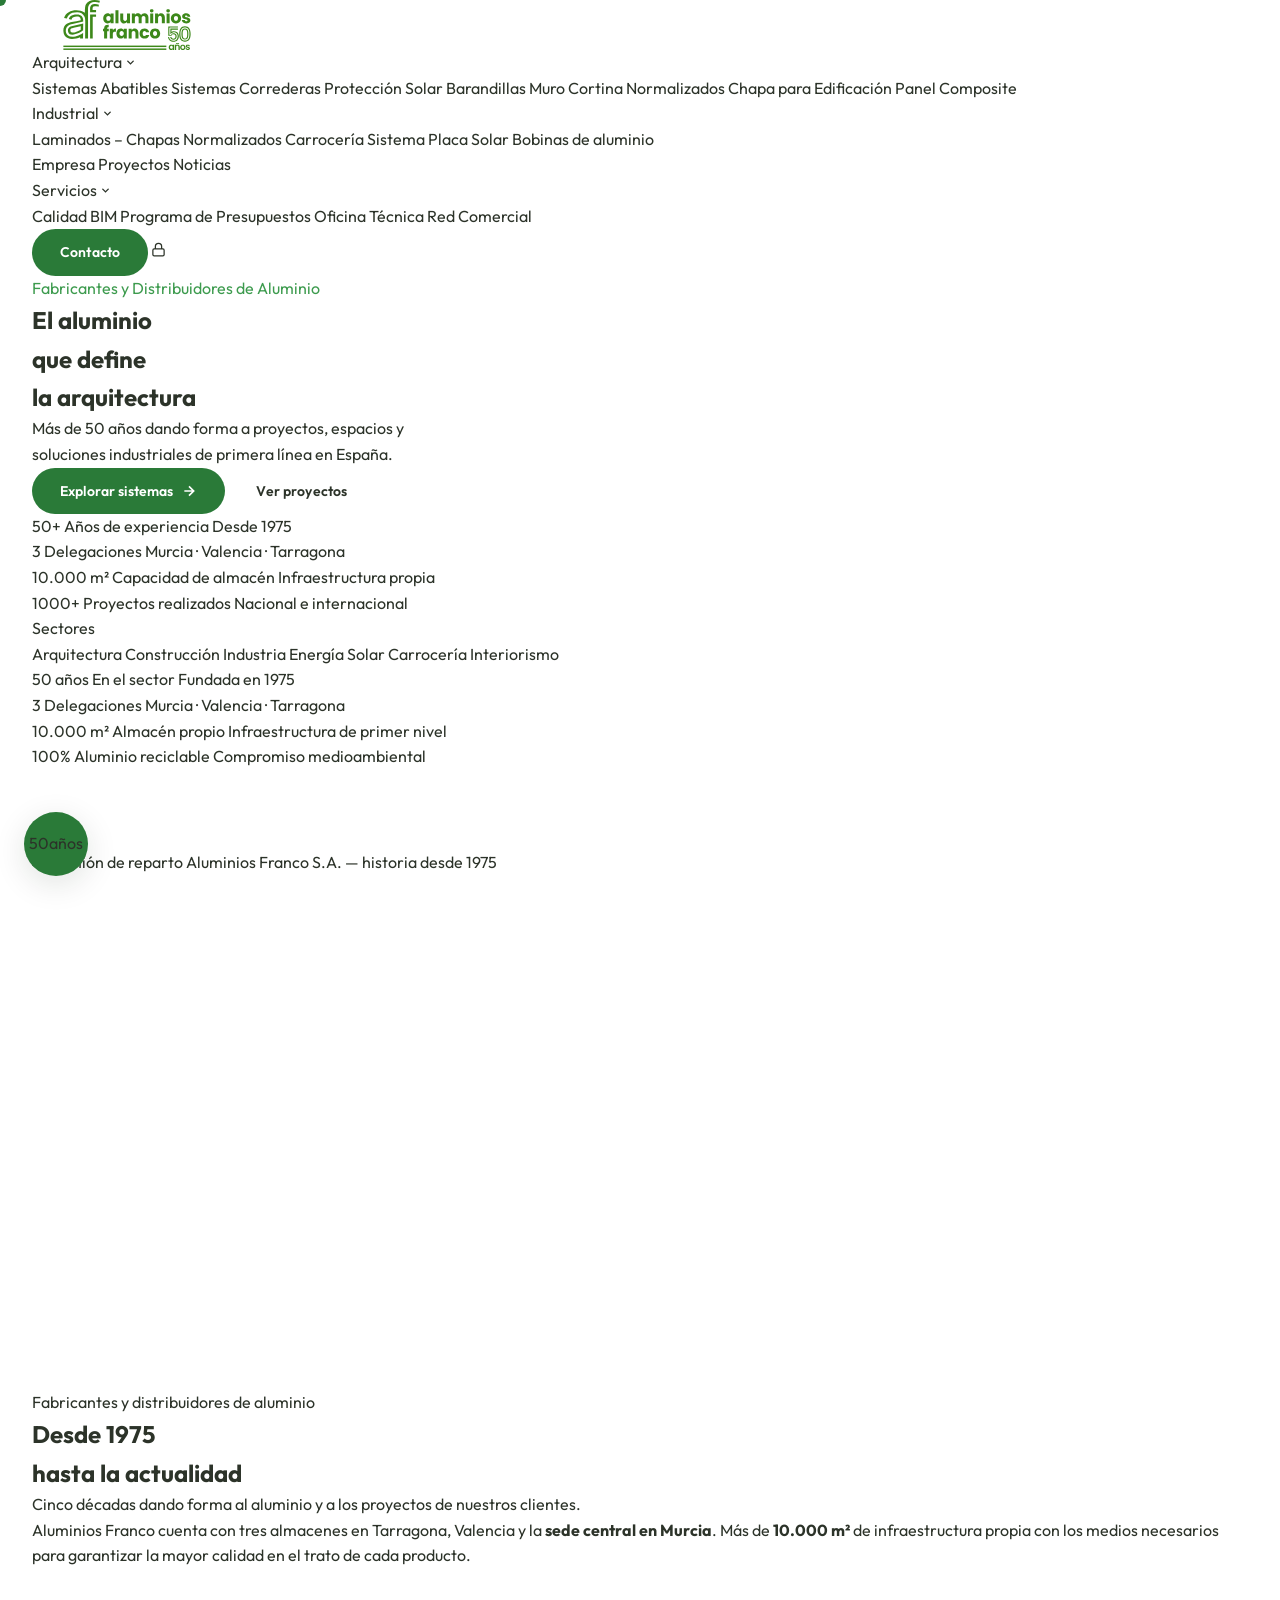
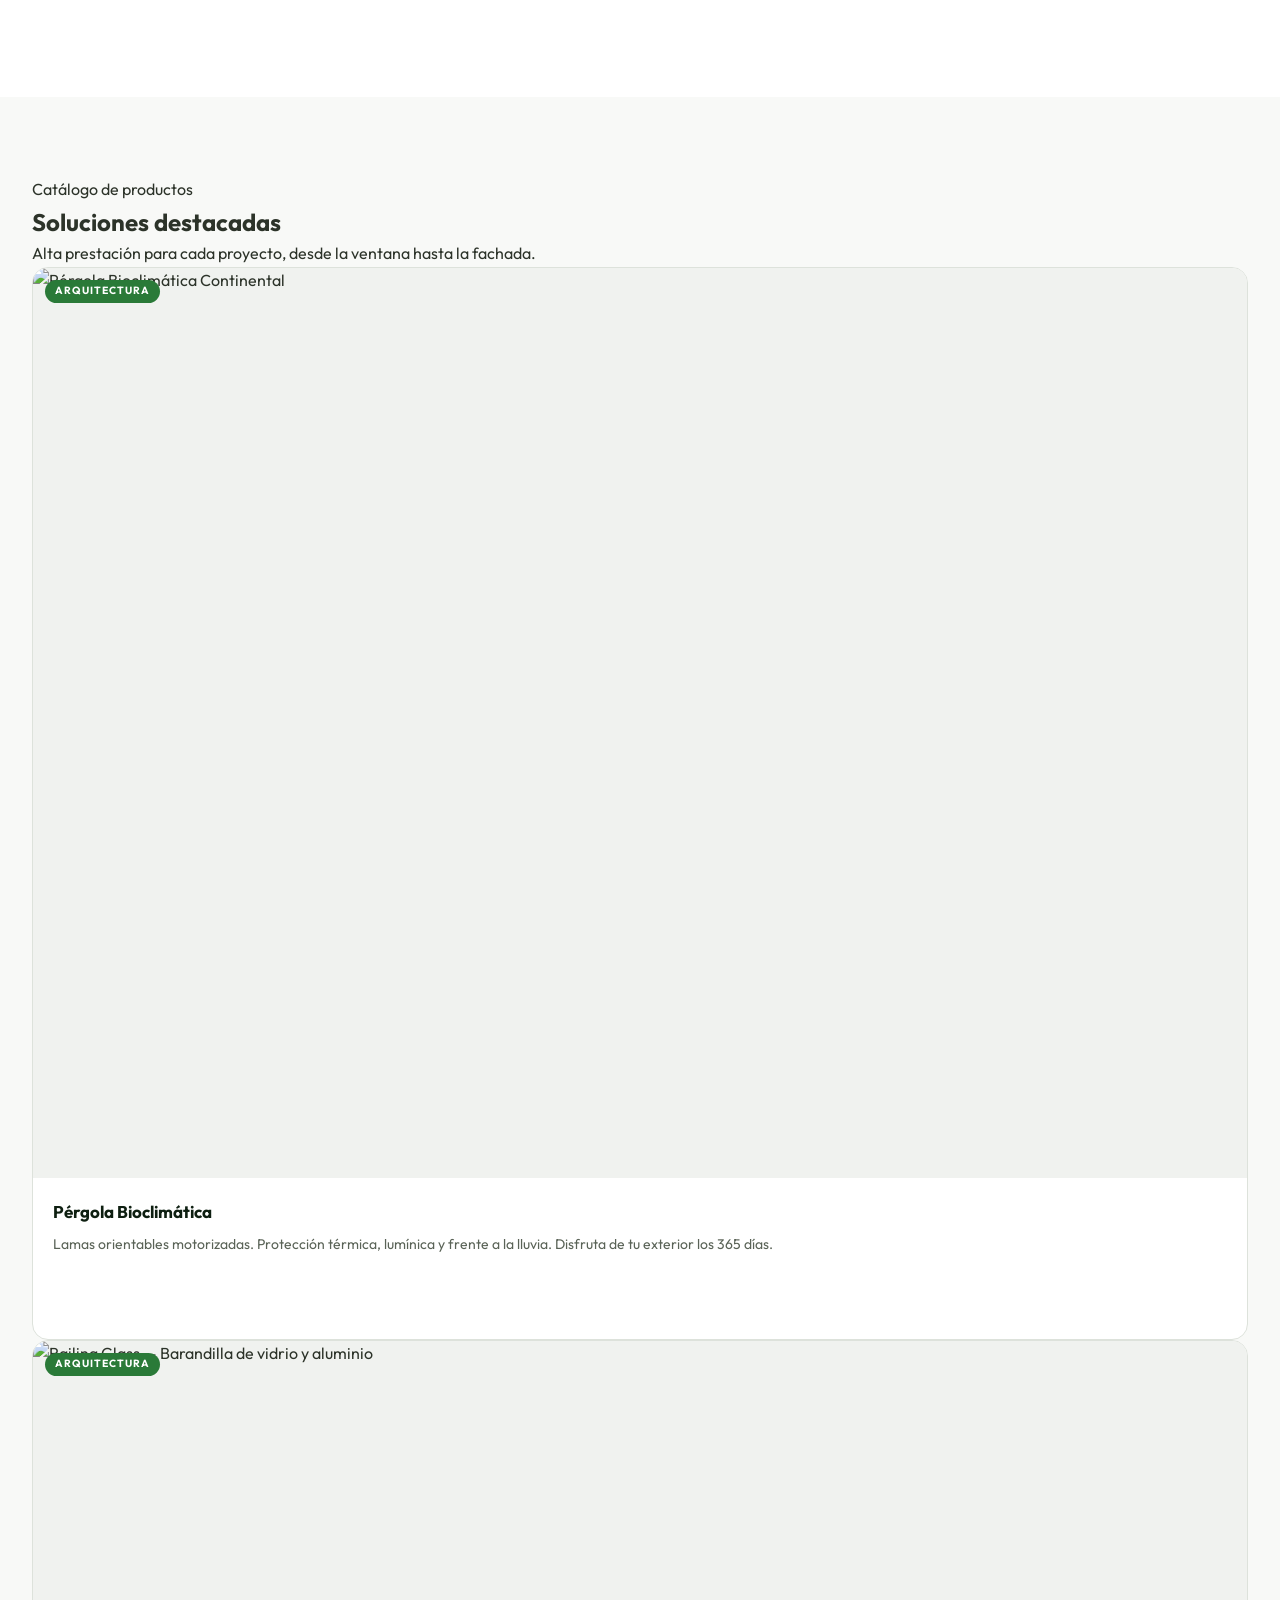
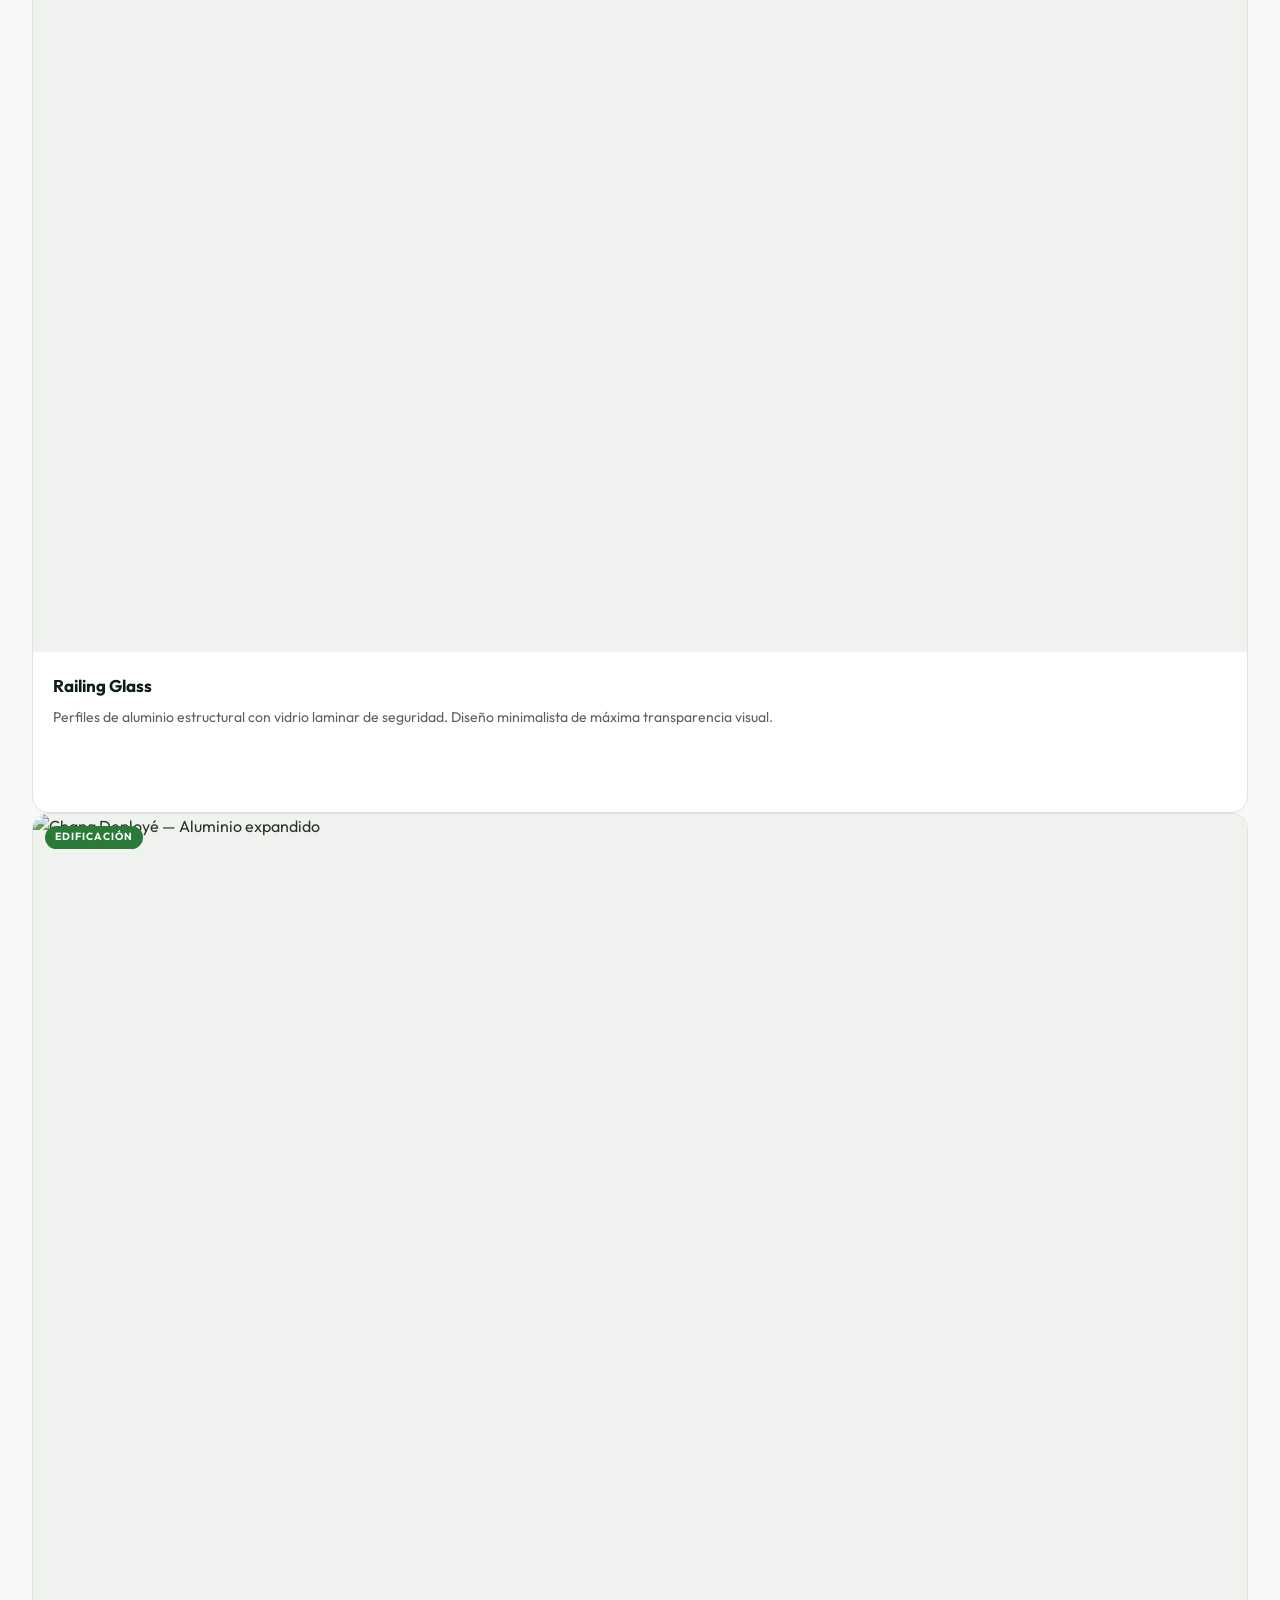
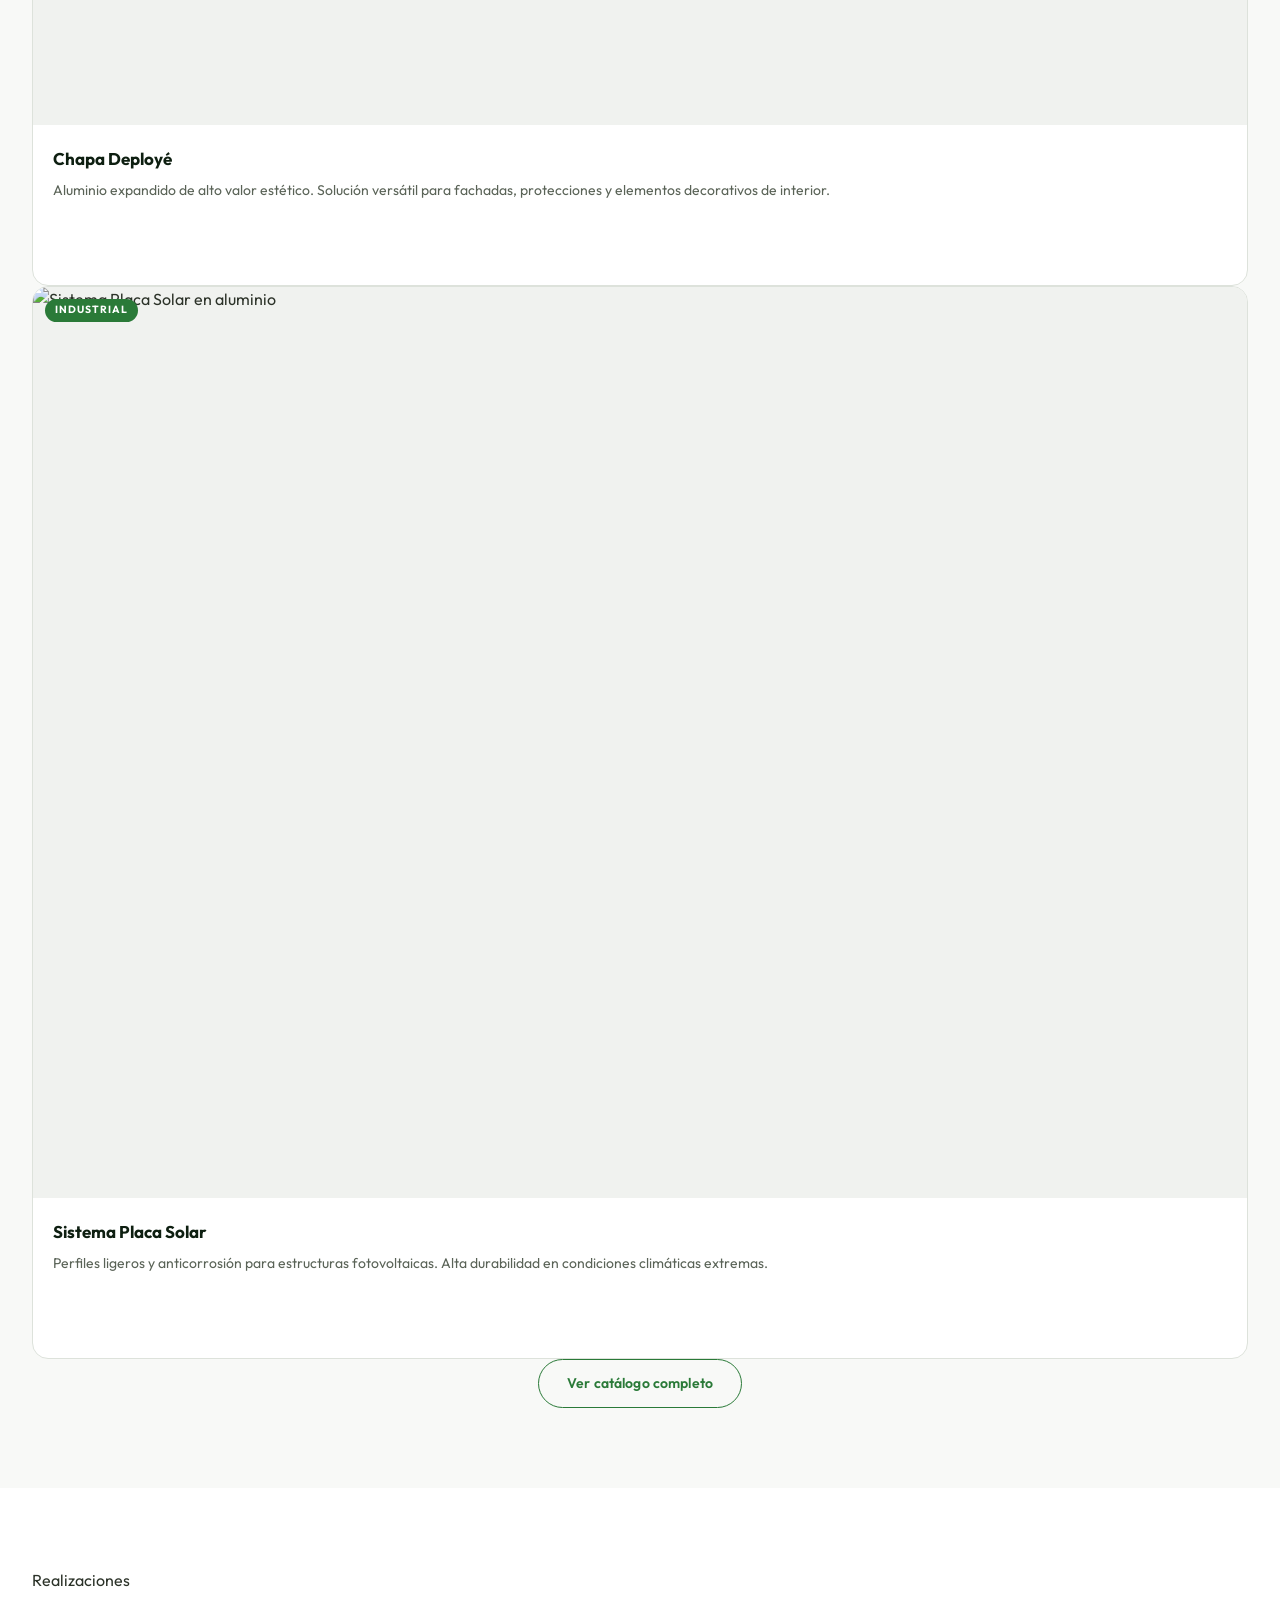
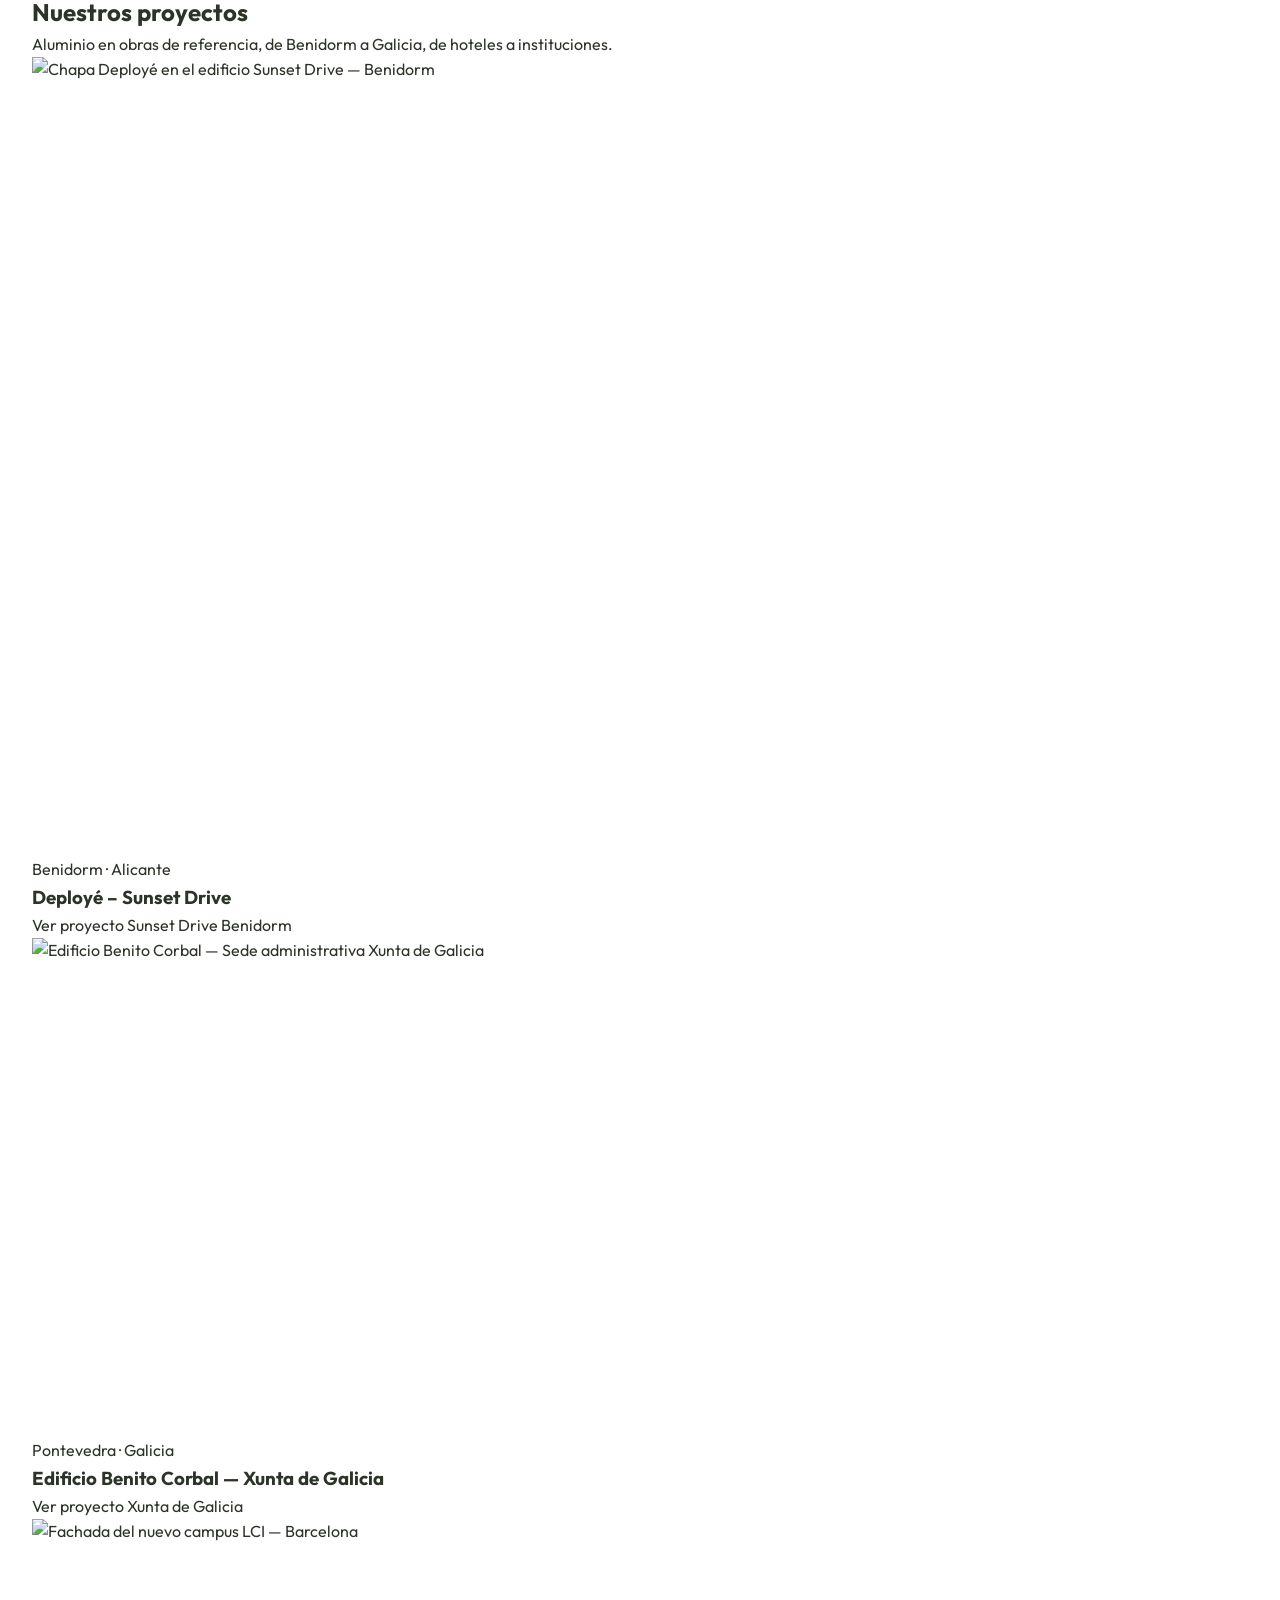
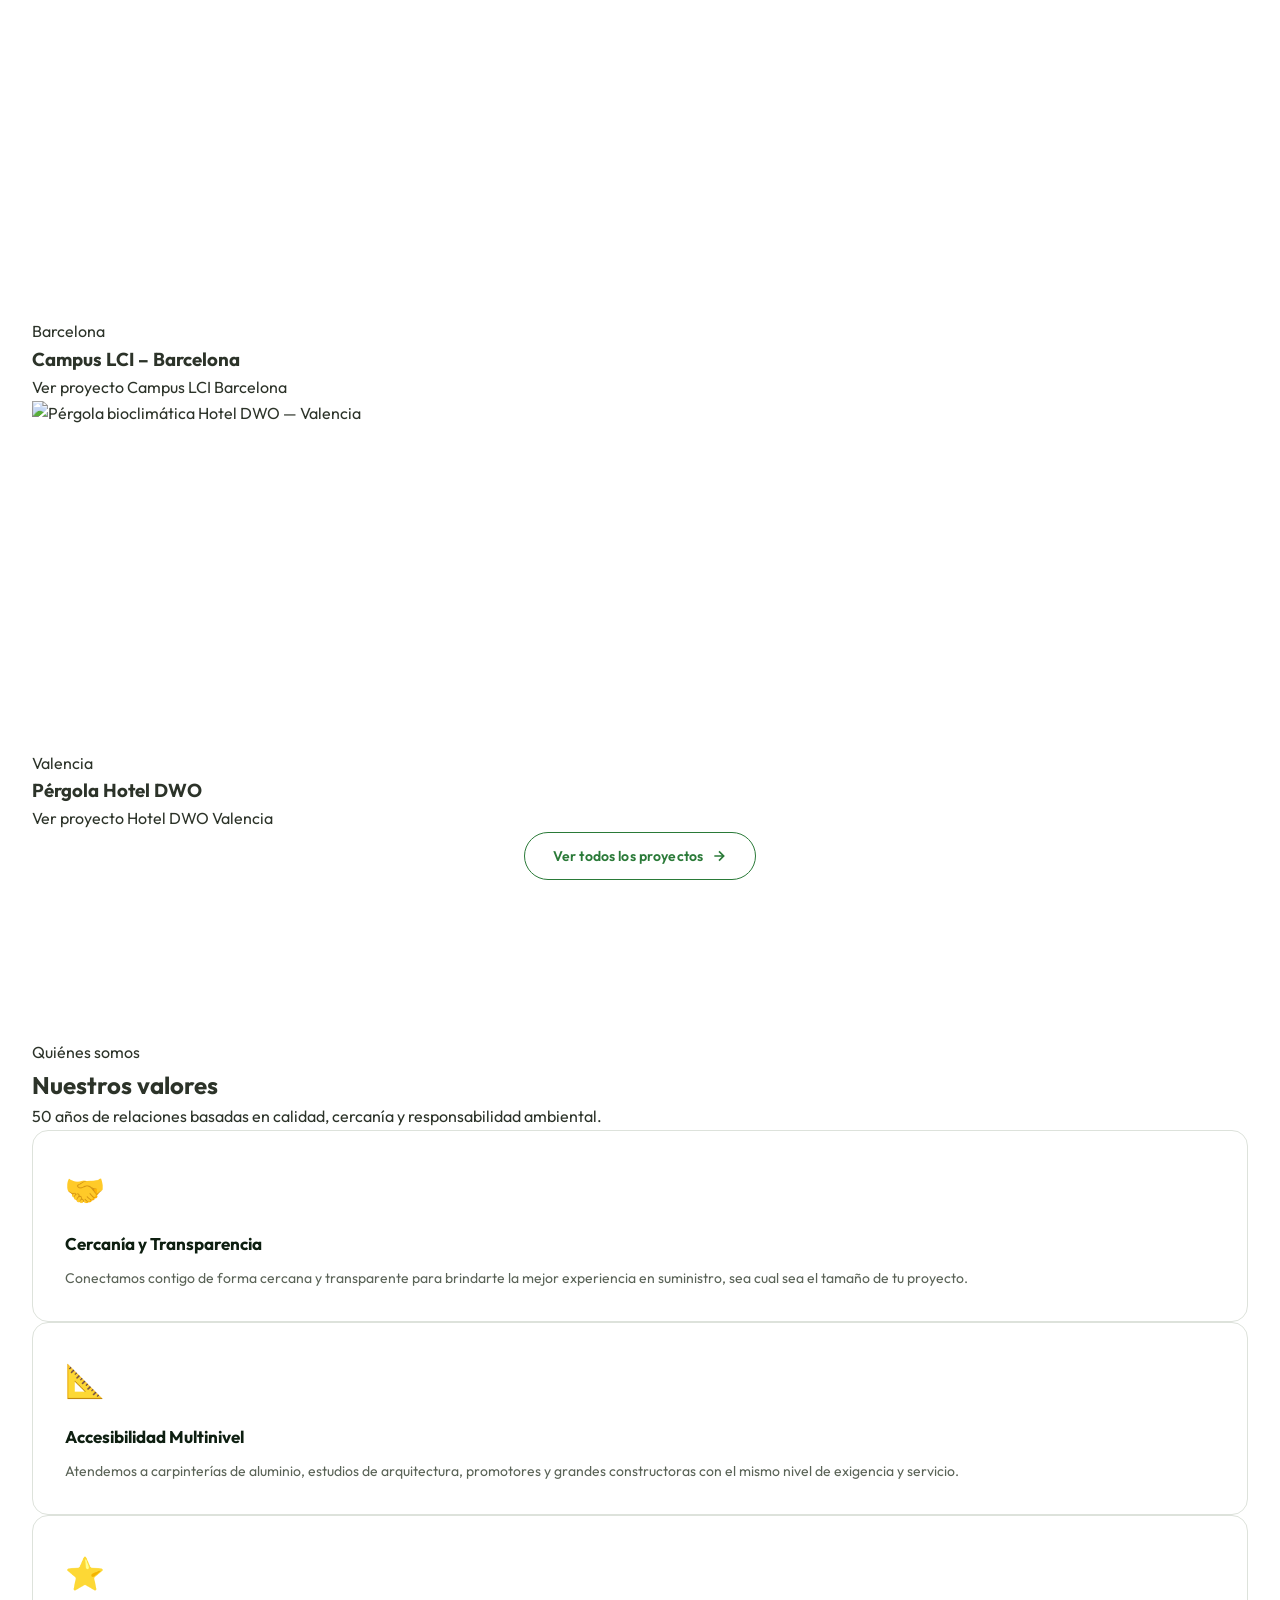
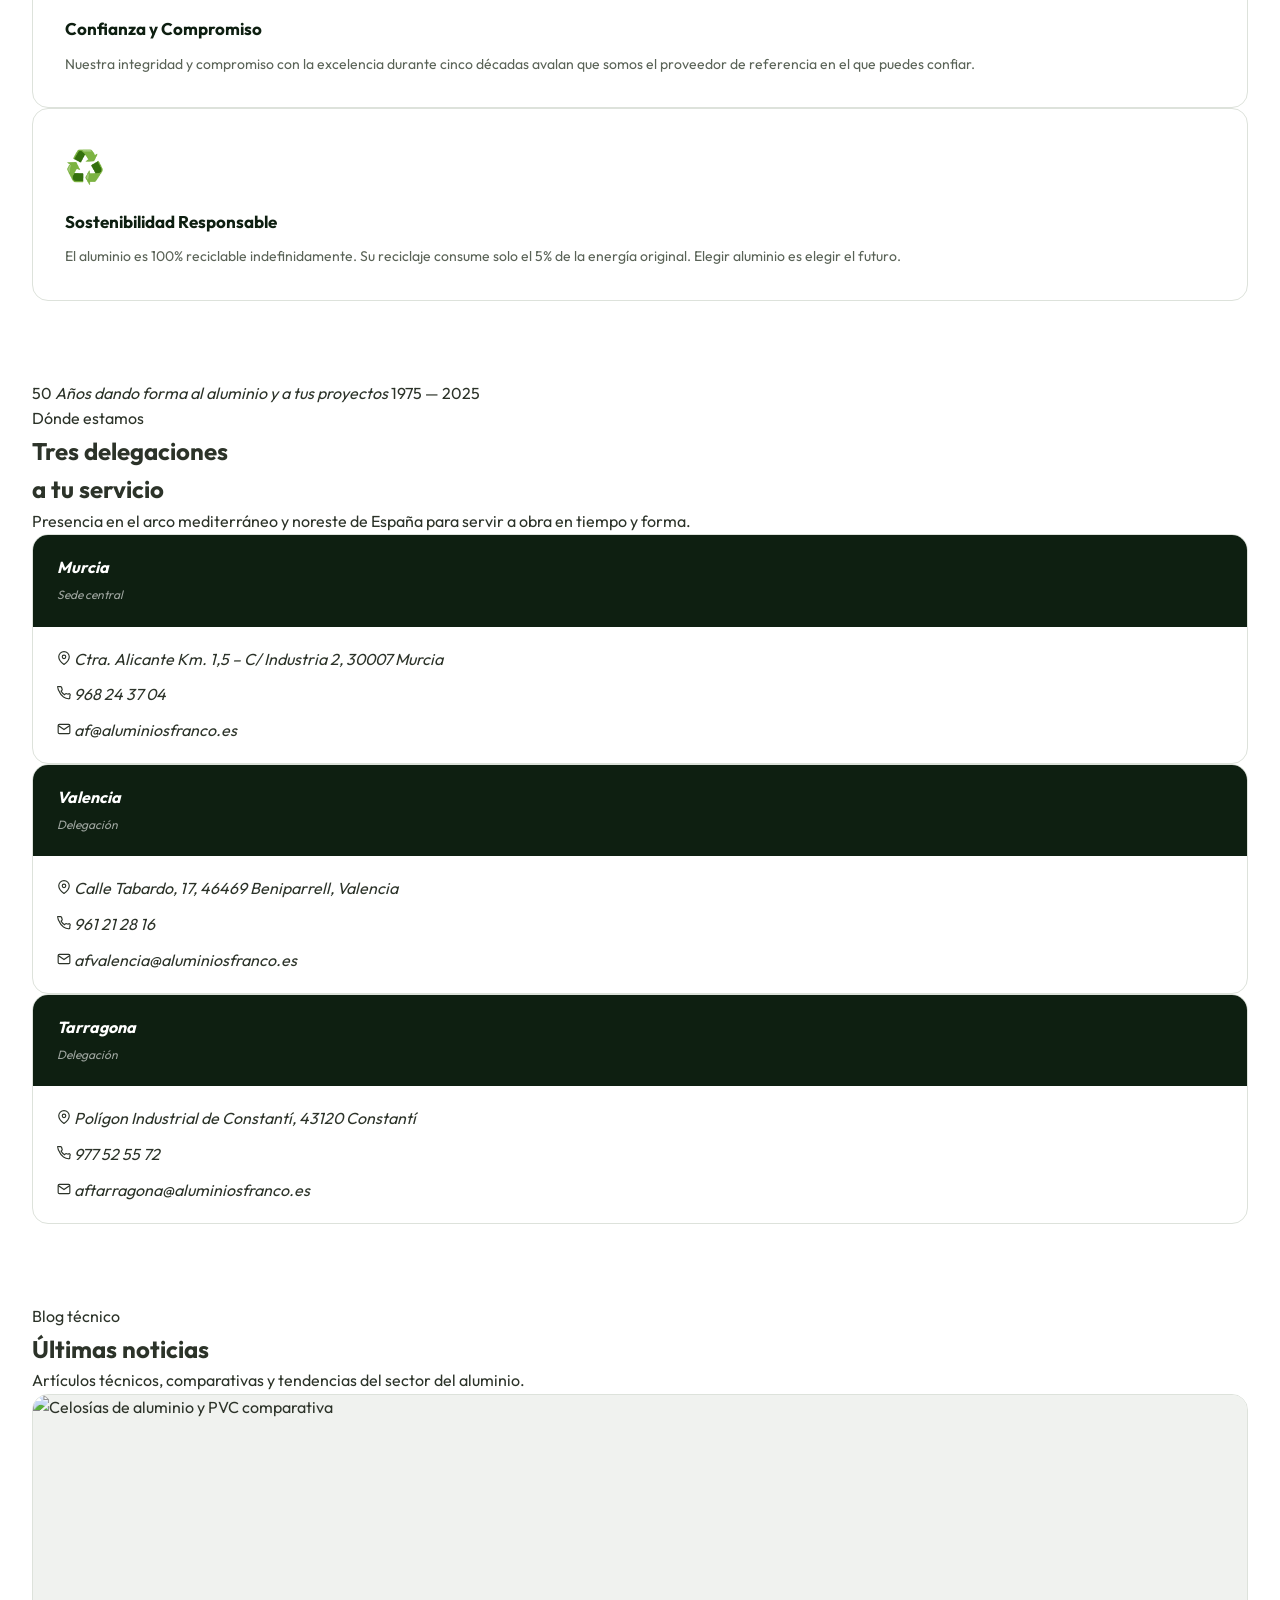
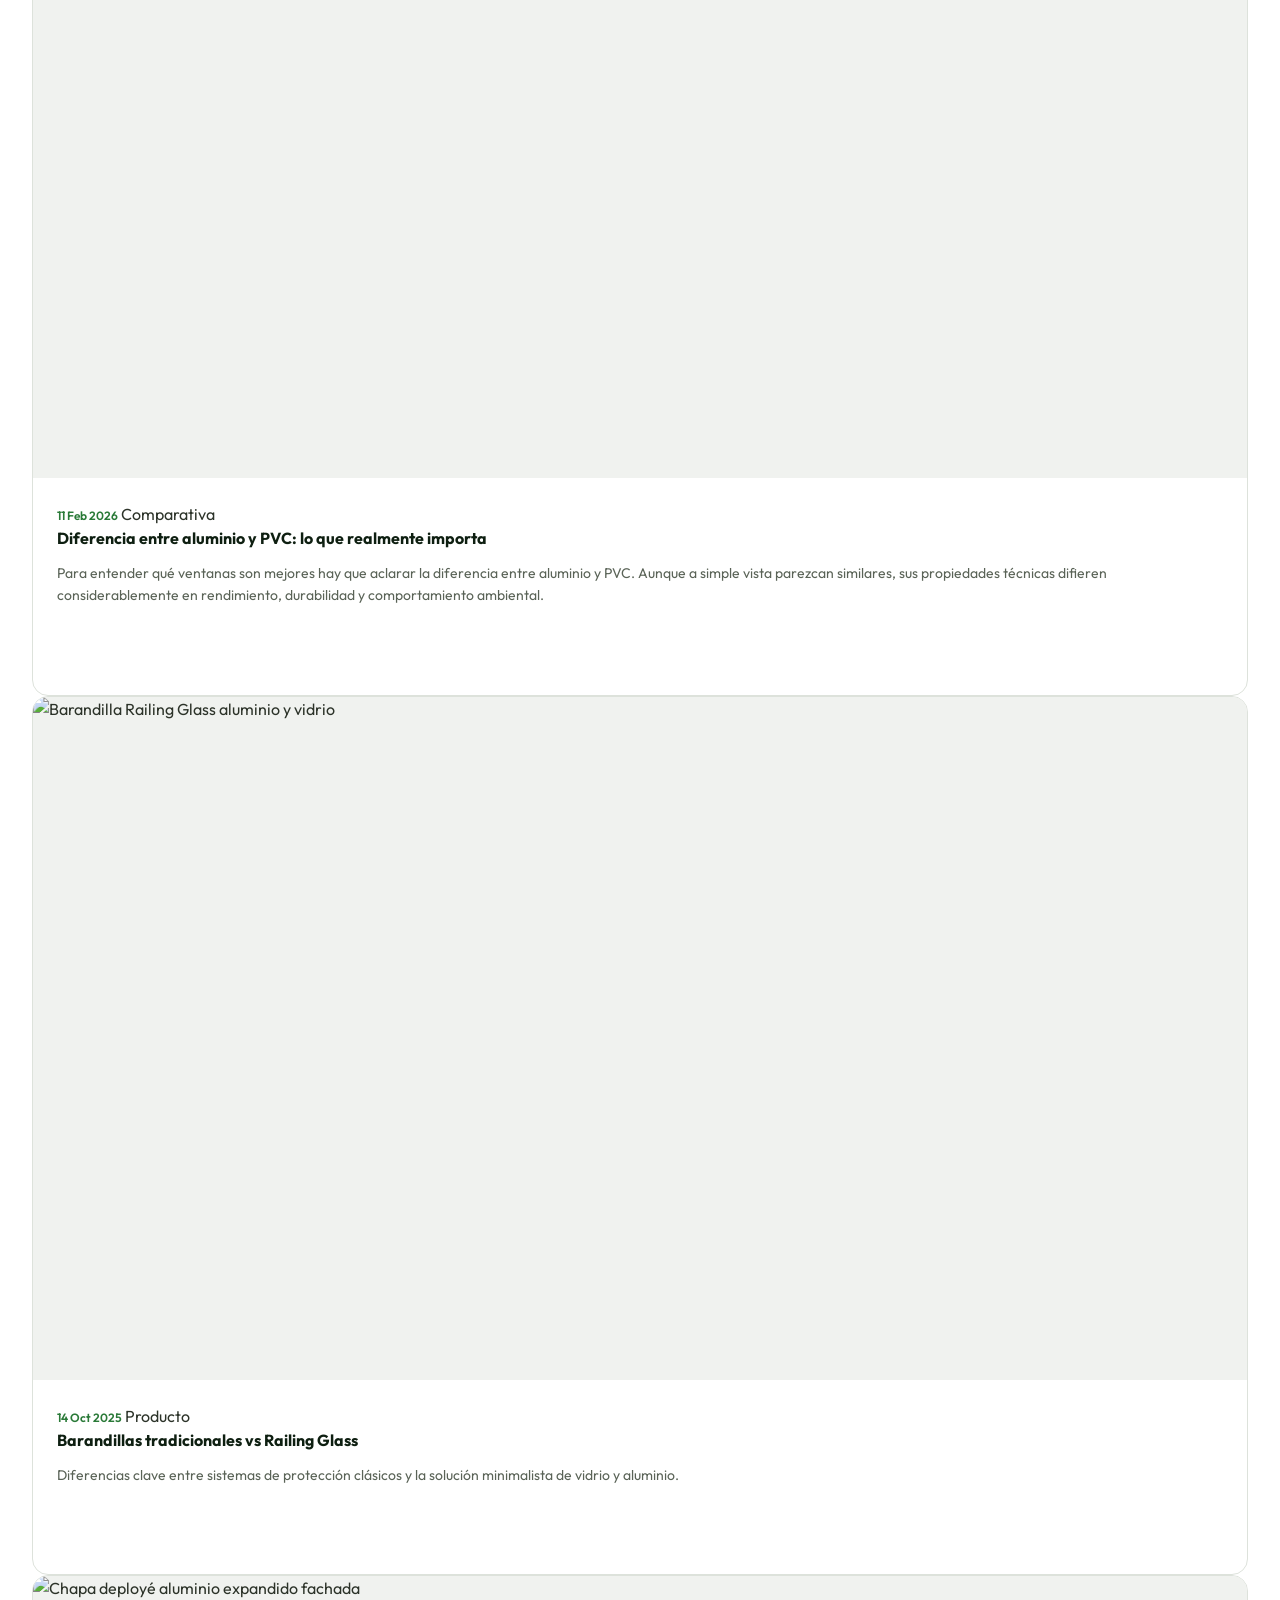
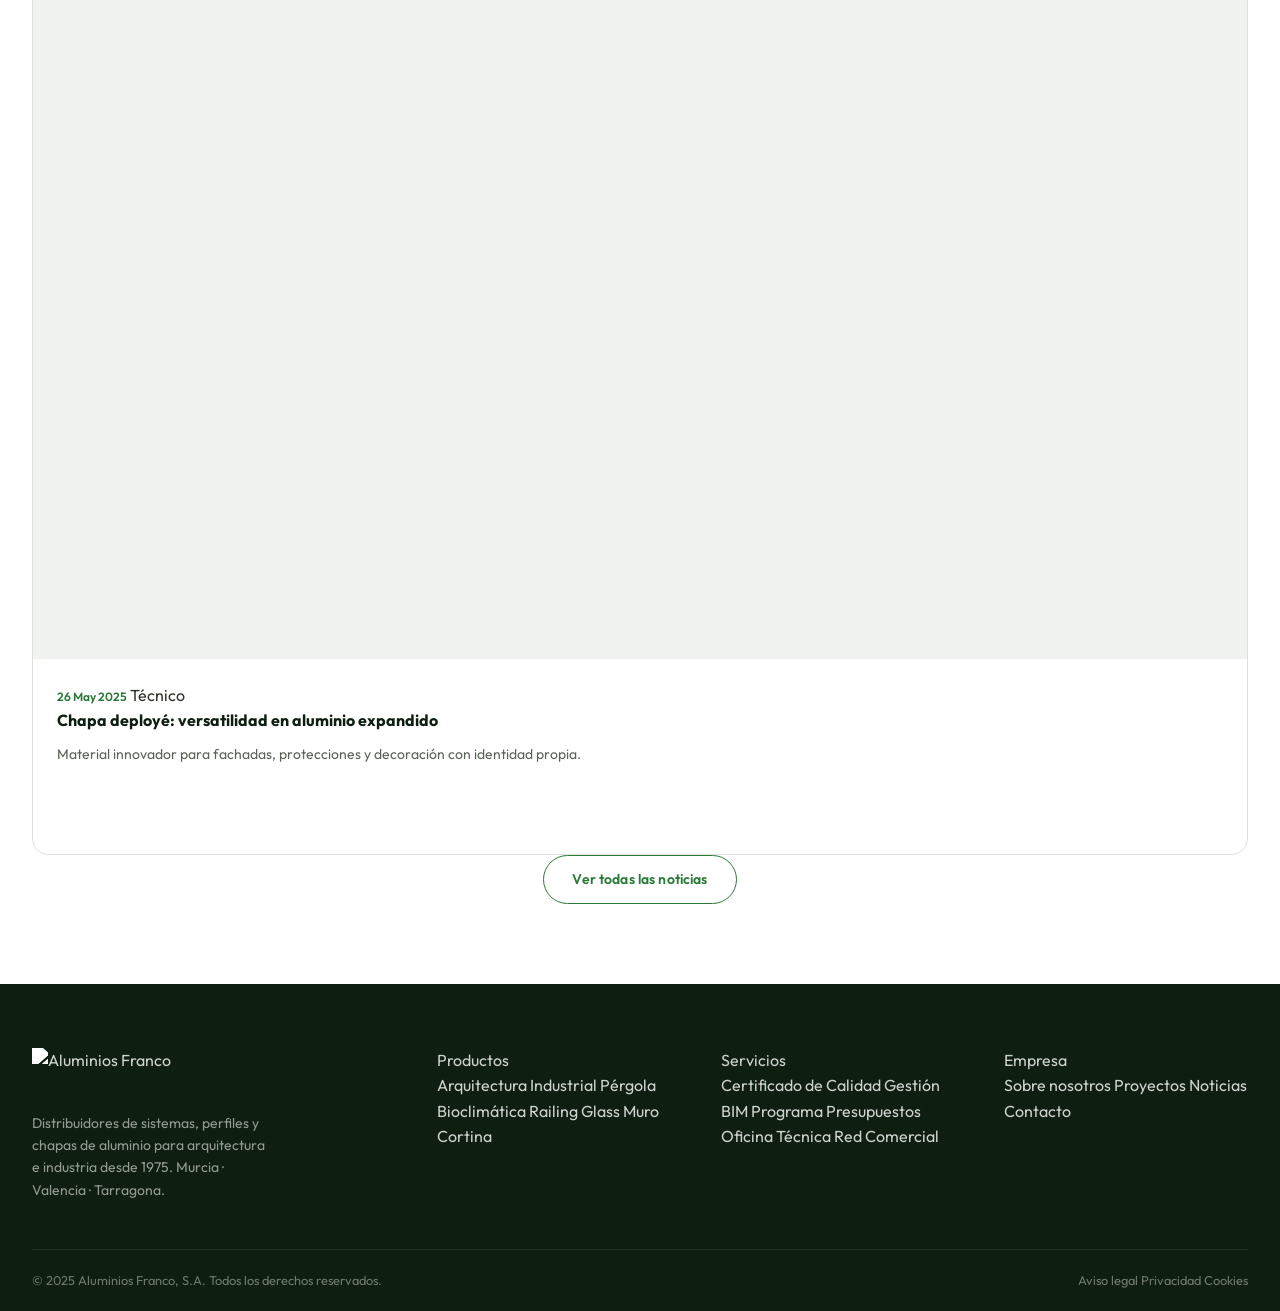
==== commit 06e9d38e: "sitio completo v3" ====
--- a/index.html
+++ b/index.html
@@ -707,14 +707,4 @@
   </footer>
 
   <!-- Cookie banner -->
-  <div class="cookie-banner" role="dialog" aria-labelledby="cookie-label" aria-live="polite">
-    <p id="cookie-label">Utilizamos cookies para mejorar tu experiencia y analizar el tráfico. Puedes aceptar todas o solo las esenciales.</p>
-    <div class="cookie-banner__actions">
-      <button class="btn btn--primary" data-accept>Aceptar</button>
-      <button class="btn btn--outline" data-reject>Solo esenciales</button>
-    </div>
-  </div>
-
-  <script src="js/main.js" defer></script>
-</body>
-</html>
+  <div class="cookie-banner" role="dialog" aria-labe
--- a/css/main.css
+++ b/css/main.css
@@ -1,1336 +1,440 @@
-/* ================================================================
-   ALUMINIOS FRANCO — Design System v3.0 PREMIUM
-   Concepto: "Precision Industrial" — refinado, técnico, aspiracional
-   Inspiración: Schüco, Hydro, Arconic — adaptado con identidad AF
-   ================================================================ */
-
-/* ── GOOGLE FONTS: Outfit (display) + Lora (accent) ──────── */
+/* ============================================================
+   ALUMINIOS FRANCO — Design System v3.0
+   Paleta verde corporativa + tipografía premium
+   ============================================================ */
+
 @import url('https://fonts.googleapis.com/css2?family=Outfit:wght@300;400;500;600;700;800;900&family=Lora:ital,wght@0,400;1,400;1,500&display=swap');
 
-/* ── DESIGN TOKENS ────────────────────────────────────────── */
+/* ---- VARIABLES ---- */
 :root {
-  /* Colores corporativos AF — verde real de capturas */
-  --c-green:          #2A7A38;
-  --c-green-dark:     #1C5527;
-  --c-green-deep:     #102E16;   /* fondo oscuro hero/footer */
-  --c-green-mid:      #3D9B4E;
-  --c-green-light:    #EBF5EC;
-  --c-green-xlight:   #F4FAF5;
-
-  /* Acento metálico — diferenciador premium */
-  --c-silver:         #C8D4C9;
-  --c-silver-light:   #E8EFE9;
-
-  /* Neutros */
-  --c-white:          #FFFFFF;
-  --c-off-white:      #F8FAF8;
-  --c-surface:        #F2F6F2;
-  --c-border:         #D8E5D9;
-  --c-border-dark:    #B8CEB9;
-
-  /* Texto */
-  --c-ink:            #0E1A10;   /* casi negro verdoso */
-  --c-ink-mid:        #2E3D30;
-  --c-ink-light:      #5A6E5C;
-  --c-ink-muted:      #8A9E8C;
-
-  /* Tipografía */
-  --f-display:        'Outfit', sans-serif;
-  --f-accent:         'Lora', serif;        /* para taglines en cursiva */
-
-  /* Escala tipo — fluid */
-  --fs-2xs:   0.6875rem;
-  --fs-xs:    0.75rem;
-  --fs-sm:    0.875rem;
-  --fs-base:  1rem;
-  --fs-md:    1.125rem;
-  --fs-lg:    1.375rem;
-  --fs-xl:    1.75rem;
-  --fs-2xl:   2.25rem;
-  --fs-3xl:   clamp(2.2rem, 4vw, 3.25rem);
-  --fs-4xl:   clamp(3rem, 6vw, 5rem);
-  --fs-hero:  clamp(3.5rem, 8vw, 7rem);
-
-  /* Espaciado 8pt grid */
-  --sp-1:  0.25rem;
-  --sp-2:  0.5rem;
-  --sp-3:  0.75rem;
-  --sp-4:  1rem;
-  --sp-5:  1.25rem;
-  --sp-6:  1.5rem;
-  --sp-8:  2rem;
-  --sp-10: 2.5rem;
-  --sp-12: 3rem;
-  --sp-16: 4rem;
-  --sp-20: 5rem;
-  --sp-24: 6rem;
-  --sp-32: 8rem;
-  --sp-40: 10rem;
-
-  /* Layout */
-  --max-w:        1360px;
-  --max-w-narrow: 900px;
-  --header-h:     76px;
-
-  /* Radios */
-  --r-xs:   3px;
-  --r-sm:   6px;
-  --r-md:   12px;
-  --r-lg:   20px;
-  --r-xl:   32px;
-  --r-full: 9999px;
-
-  /* Sombras */
-  --sh-xs:  0 1px 4px rgba(14,26,16,0.06);
-  --sh-sm:  0 2px 12px rgba(14,26,16,0.08);
-  --sh-md:  0 6px 24px rgba(14,26,16,0.1);
-  --sh-lg:  0 16px 48px rgba(14,26,16,0.14);
-  --sh-xl:  0 32px 80px rgba(14,26,16,0.18);
-  --sh-green: 0 8px 32px rgba(42,122,56,0.25);
-
-  /* Transiciones */
-  --ease-out:  cubic-bezier(0.16, 1, 0.3, 1);
-  --ease-in:   cubic-bezier(0.7, 0, 0.84, 0);
-  --ease-io:   cubic-bezier(0.4, 0, 0.2, 1);
-  --t-fast:    180ms;
-  --t-base:    300ms;
-  --t-slow:    550ms;
-  --t-xslow:   900ms;
-}
-
-/* ── RESET ────────────────────────────────────────────────── */
+  --c-green:       #2A7A38;
+  --c-green-dark:  #1C5527;
+  --c-green-deep:  #0E1F11;
+  --c-green-mid:   #3D9B4E;
+  --c-green-light: #EBF5EC;
+  --c-green-pale:  #F4FAF5;
+  --c-white:       #FFFFFF;
+  --c-off-white:   #F8F9F7;
+  --c-gray-100:    #F0F2EF;
+  --c-gray-200:    #DDE2DB;
+  --c-gray-400:    #9AA596;
+  --c-gray-600:    #5A6357;
+  --c-gray-800:    #2C3329;
+  --c-black:       #111410;
+
+  --f-display: 'Outfit', sans-serif;
+  --f-accent:  'Lora', serif;
+  --f-body:    'Outfit', sans-serif;
+
+  --radius-sm: 4px;
+  --radius-md: 8px;
+  --radius-lg: 16px;
+  --radius-xl: 24px;
+
+  --shadow-sm: 0 2px 8px rgba(14,31,17,.08);
+  --shadow-md: 0 8px 32px rgba(14,31,17,.12);
+  --shadow-lg: 0 24px 64px rgba(14,31,17,.18);
+
+  --nav-h: 72px;
+  --max-w: 1280px;
+  --transition: .25s cubic-bezier(.4,0,.2,1);
+}
+
+/* ---- RESET ---- */
 *, *::before, *::after { box-sizing: border-box; margin: 0; padding: 0; }
-html { font-size: 16px; scroll-behavior: smooth; -webkit-text-size-adjust: 100%; }
-body {
-  font-family: var(--f-display);
-  font-size: var(--fs-base);
-  line-height: 1.65;
-  color: var(--c-ink-mid);
-  background: var(--c-white);
-  -webkit-font-smoothing: antialiased;
-  overflow-x: hidden;
-}
-img, video { display: block; max-width: 100%; }
-a { color: inherit; text-decoration: none; }
-ul, ol { list-style: none; }
-button { cursor: pointer; border: none; background: none; font: inherit; }
-
-/* ── LAYOUT UTILS ─────────────────────────────────────────── */
-.container {
-  width: 100%;
-  max-width: var(--max-w);
-  margin-inline: auto;
-  padding-inline: var(--sp-6);
-}
-@media (min-width: 768px)  { .container { padding-inline: var(--sp-10); } }
-@media (min-width: 1200px) { .container { padding-inline: var(--sp-16); } }
-
-.section      { padding-block: var(--sp-24); }
-.section--xl  { padding-block: var(--sp-32); }
-.section--lg  { padding-block: var(--sp-20); }
-.section--sm  { padding-block: var(--sp-12); }
-.sr-only      { position: absolute; width: 1px; height: 1px; padding: 0; margin: -1px; overflow: hidden; clip: rect(0,0,0,0); white-space: nowrap; }
-
-/* ── TIPOGRAFÍA PREMIUM ───────────────────────────────────── */
-h1, h2, h3, h4, h5 {
-  font-family: var(--f-display);
-  font-weight: 800;
-  line-height: 1.05;
-  letter-spacing: -0.025em;
-  color: var(--c-ink);
-}
-
-.t-display { font-size: var(--fs-hero); font-weight: 900; letter-spacing: -0.04em; }
-.t-h1      { font-size: var(--fs-4xl); }
-.t-h2      { font-size: var(--fs-3xl); }
-.t-h3      { font-size: var(--fs-2xl); }
-.t-h4      { font-size: var(--fs-xl); }
-
-/* Tagline en serif cursiva — diferenciador premium */
-.t-tagline {
-  font-family: var(--f-accent);
-  font-style: italic;
-  font-weight: 400;
-  font-size: var(--fs-lg);
-  color: var(--c-ink-light);
-  line-height: 1.5;
-}
-
-/* Label tipo "DISTRIBUIDORES DE ALUMINIO" */
-.label {
-  display: inline-flex;
-  align-items: center;
-  gap: var(--sp-2);
-  font-family: var(--f-display);
-  font-size: var(--fs-2xs);
-  font-weight: 700;
-  letter-spacing: 0.18em;
-  text-transform: uppercase;
-  color: var(--c-green);
-}
-.label::before {
-  content: '';
-  display: block;
-  width: 20px;
-  height: 1.5px;
-  background: var(--c-green);
-  flex-shrink: 0;
-}
-
-/* Número grande decorativo */
-.t-num {
-  font-family: var(--f-display);
-  font-weight: 900;
-  font-size: clamp(4rem, 12vw, 10rem);
-  line-height: 1;
-  letter-spacing: -0.05em;
-  color: var(--c-green);
-}
-
-/* ── SCROLL PROGRESS ──────────────────────────────────────── */
-.scroll-bar {
-  position: fixed; top: 0; left: 0;
-  height: 2px; width: 0%;
-  background: var(--c-green);
-  z-index: 9999;
-  transition: width 80ms linear;
-  transform-origin: left;
-}
-
-/* ── CURSOR PERSONALIZADO ─────────────────────────────────── */
-.cursor {
-  position: fixed;
-  width: 8px; height: 8px;
-  background: var(--c-green);
-  border-radius: 50%;
-  pointer-events: none;
-  z-index: 9998;
-  transform: translate(-50%, -50%);
-  transition: width var(--t-base) var(--ease-out),
-              height var(--t-base) var(--ease-out),
-              background var(--t-base);
+html { font-size: 16px; scroll-behavior: smooth; -webkit-font-smoothing: antialiased; }
+body { font-family: var(--f-body); color: var(--c-gray-800); background: var(--c-white); line-height: 1.6; }
+img { max-width: 100%; display: block; }
+a { text-decoration: none; color: inherit; }
+ul { list-style: none; }
+button { cursor: pointer; border: none; background: none; font-family: inherit; }
+
+/* ---- SCROLL PROGRESS ---- */
+#scroll-progress {
+  position: fixed; top: 0; left: 0; height: 3px;
+  background: var(--c-green-mid); width: 0%; z-index: 9999;
+  transition: width .1s linear;
+}
+
+/* ---- CURSOR ---- */
+#cursor {
+  width: 12px; height: 12px; border-radius: 50%;
+  background: var(--c-green); position: fixed;
+  pointer-events: none; z-index: 9998;
+  transform: translate(-50%,-50%);
+  transition: transform .15s ease, width .2s ease, height .2s ease, background .2s ease;
   mix-blend-mode: multiply;
 }
-.cursor.hover {
-  width: 40px; height: 40px;
-  background: rgba(42,122,56,0.15);
-  border: 1.5px solid var(--c-green);
-}
-@media (hover: none) { .cursor { display: none; } }
-
-/* ── HEADER PREMIUM ───────────────────────────────────────── */
-.header {
-  position: fixed;
-  top: 0; left: 0; right: 0;
-  z-index: 900;
-  height: var(--header-h);
-  /* Fondo: blanco como la web real */
-  background: rgba(255,255,255,0.96);
-  backdrop-filter: blur(16px) saturate(180%);
-  -webkit-backdrop-filter: blur(16px) saturate(180%);
-  border-bottom: 1px solid rgba(42,122,56,0.1);
-  transition: border-color var(--t-base), box-shadow var(--t-base);
-}
-.header.scrolled {
-  border-bottom-color: var(--c-border);
-  box-shadow: var(--sh-sm);
-}
-
-.header__inner {
-  height: 100%;
-  display: flex;
-  align-items: center;
-  gap: var(--sp-8);
-}
-
-.header__logo img { height: 50px; width: auto; }
-
-/* Nav links */
-.header__nav {
-  flex: 1;
-  display: flex;
-  align-items: center;
-  gap: var(--sp-1);
-}
-
-.nav-item { position: relative; }
-
-.nav-link {
-  display: flex;
-  align-items: center;
-  gap: 5px;
-  padding: var(--sp-2) var(--sp-3);
-  font-size: var(--fs-sm);
-  font-weight: 500;
-  color: var(--c-ink-mid);
-  border-radius: var(--r-sm);
-  transition: color var(--t-fast);
+#cursor.hover { width: 32px; height: 32px; background: var(--c-green-mid); opacity: .6; }
+@media (hover: none) { #cursor { display: none; } }
+
+/* ---- NAVEGACIÓN ---- */
+.nav {
+  position: fixed; top: 0; left: 0; right: 0; z-index: 100;
+  height: var(--nav-h); background: rgba(255,255,255,.97);
+  backdrop-filter: blur(12px);
+  border-bottom: 1px solid var(--c-gray-200);
+  transition: box-shadow var(--transition);
+}
+.nav.scrolled { box-shadow: var(--shadow-md); }
+.nav__inner {
+  max-width: var(--max-w); margin: 0 auto; padding: 0 32px;
+  height: 100%; display: flex; align-items: center; gap: 0;
+}
+.nav__logo { display: flex; align-items: center; margin-right: auto; }
+.nav__logo img { height: 44px; width: auto; }
+.nav__menu { display: flex; align-items: center; gap: 4px; }
+.nav__item { position: relative; }
+.nav__link {
+  display: flex; align-items: center; gap: 4px;
+  padding: 8px 14px; border-radius: var(--radius-sm);
+  font-size: .875rem; font-weight: 500; color: var(--c-gray-800);
+  transition: background var(--transition), color var(--transition);
   white-space: nowrap;
 }
-.nav-link:hover, .nav-link.active { color: var(--c-green); }
-
-.nav-link svg { transition: transform var(--t-fast); }
-.nav-item:hover .nav-link svg { transform: rotate(180deg); }
-
-/* Dropdown elegante */
-.dropdown {
-  position: absolute;
-  top: calc(100% + 10px);
-  left: -12px;
-  min-width: 230px;
-  background: var(--c-white);
-  border: 1px solid var(--c-border);
-  border-radius: var(--r-md);
-  box-shadow: var(--sh-xl);
-  opacity: 0;
-  pointer-events: none;
-  transform: translateY(-10px) scale(0.97);
-  transform-origin: top left;
-  transition: opacity var(--t-base) var(--ease-out),
-              transform var(--t-base) var(--ease-out);
-  overflow: hidden;
-}
-.nav-item:hover .dropdown,
-.nav-item:focus-within .dropdown {
-  opacity: 1; pointer-events: all;
-  transform: translateY(0) scale(1);
-}
-
-/* Franja verde izquierda en dropdown — detalle premium */
-.dropdown::before {
-  content: '';
-  position: absolute;
-  left: 0; top: 0; bottom: 0;
-  width: 3px;
-  background: linear-gradient(to bottom, var(--c-green), var(--c-green-mid));
-}
-
-.dropdown__item {
-  display: flex;
-  align-items: center;
-  padding: var(--sp-3) var(--sp-5);
-  font-size: var(--fs-sm);
-  font-weight: 400;
-  color: var(--c-ink-mid);
-  border-bottom: 1px solid var(--c-surface);
-  transition: all var(--t-fast);
-  gap: var(--sp-3);
-}
-.dropdown__item::before {
-  content: '';
-  display: block;
-  width: 4px; height: 4px;
-  border-radius: 50%;
-  background: var(--c-border-dark);
-  flex-shrink: 0;
-  transition: background var(--t-fast), transform var(--t-fast);
-}
-.dropdown__item:last-child { border-bottom: none; }
-.dropdown__item:hover {
-  color: var(--c-green);
-  background: var(--c-green-xlight);
-  padding-left: calc(var(--sp-5) + 4px);
-}
-.dropdown__item:hover::before {
-  background: var(--c-green);
-  transform: scale(1.5);
-}
-
-.header__actions {
-  display: flex;
-  align-items: center;
-  gap: var(--sp-3);
-  margin-left: auto;
-}
-
-.header__private {
-  width: 38px; height: 38px;
-  border-radius: 50%;
-  border: 1.5px solid var(--c-border-dark);
-  display: flex; align-items: center; justify-content: center;
-  color: var(--c-ink-light);
-  transition: all var(--t-fast);
-  flex-shrink: 0;
-}
-.header__private:hover {
-  border-color: var(--c-green);
-  color: var(--c-green);
-  transform: scale(1.05);
-}
-
-.menu-toggle {
-  display: none;
-  flex-direction: column;
-  gap: 5px;
-  padding: var(--sp-2);
-}
-.menu-toggle span {
-  display: block; width: 22px; height: 1.5px;
-  background: var(--c-ink);
-  border-radius: 2px;
-  transition: all var(--t-base) var(--ease-out);
-}
-
-/* ── BADGE 50 AÑOS FLOTANTE ───────────────────────────────── */
+.nav__link:hover, .nav__link.active { background: var(--c-green-light); color: var(--c-green-dark); }
+.nav__link svg { width: 14px; height: 14px; transition: transform var(--transition); }
+.nav__item:hover > .nav__link svg { transform: rotate(180deg); }
+
+/* Dropdown */
+.nav__dropdown {
+  position: absolute; top: calc(100% + 8px); left: 0;
+  background: var(--c-white); border: 1px solid var(--c-gray-200);
+  border-radius: var(--radius-md); box-shadow: var(--shadow-lg);
+  min-width: 220px; padding: 8px;
+  opacity: 0; visibility: hidden; transform: translateY(-8px);
+  transition: all var(--transition);
+}
+.nav__item:hover > .nav__dropdown { opacity: 1; visibility: visible; transform: translateY(0); }
+.nav__dropdown--wide { min-width: 600px; display: grid; grid-template-columns: repeat(2,1fr); gap: 0; }
+.nav__dropdown-group { padding: 8px; }
+.nav__dropdown-title {
+  font-size: .7rem; font-weight: 700; text-transform: uppercase;
+  letter-spacing: .1em; color: var(--c-green); padding: 4px 8px 8px;
+  border-bottom: 1px solid var(--c-green-light); margin-bottom: 4px;
+}
+.nav__dropdown-link {
+  display: block; padding: 6px 8px; border-radius: var(--radius-sm);
+  font-size: .825rem; color: var(--c-gray-600);
+  border-left: 2px solid transparent;
+  transition: all var(--transition);
+}
+.nav__dropdown-link:hover { background: var(--c-green-light); color: var(--c-green-dark); border-left-color: var(--c-green); padding-left: 12px; }
+
+.nav__cta {
+  margin-left: 12px; padding: 8px 20px;
+  background: var(--c-green); color: var(--c-white) !important;
+  border-radius: 100px; font-size: .875rem; font-weight: 600;
+  transition: background var(--transition), transform var(--transition);
+}
+.nav__cta:hover { background: var(--c-green-dark) !important; transform: translateY(-1px); }
+.nav__lock {
+  margin-left: 8px; padding: 8px; border-radius: var(--radius-sm);
+  color: var(--c-gray-600); transition: color var(--transition);
+}
+.nav__lock:hover { color: var(--c-green); }
+.nav__hamburger { display: none; flex-direction: column; gap: 5px; padding: 8px; }
+.nav__hamburger span { width: 22px; height: 2px; background: var(--c-gray-800); border-radius: 2px; transition: var(--transition); display: block; }
+
+/* ---- PAGE HEADER (páginas internas) ---- */
+.page-header {
+  padding: calc(var(--nav-h) + 60px) 32px 60px;
+  background: var(--c-green-deep);
+  text-align: center;
+  position: relative; overflow: hidden;
+}
+.page-header::before {
+  content: ''; position: absolute; inset: 0;
+  background: repeating-linear-gradient(
+    45deg, transparent, transparent 40px,
+    rgba(255,255,255,.015) 40px, rgba(255,255,255,.015) 41px
+  );
+}
+.page-header__inner { max-width: var(--max-w); margin: 0 auto; position: relative; }
+.page-header__label {
+  display: inline-block; padding: 4px 14px; border-radius: 100px;
+  background: rgba(255,255,255,.1); border: 1px solid rgba(255,255,255,.2);
+  font-size: .75rem; font-weight: 600; text-transform: uppercase;
+  letter-spacing: .12em; color: rgba(255,255,255,.7); margin-bottom: 16px;
+}
+.page-header h1 {
+  font-size: clamp(2.5rem, 5vw, 4rem); font-weight: 800;
+  color: var(--c-white); line-height: 1.1; margin-bottom: 16px;
+}
+.page-header p {
+  font-size: 1.125rem; color: rgba(255,255,255,.7);
+  max-width: 600px; margin: 0 auto;
+  font-family: var(--f-accent); font-style: italic;
+}
+.page-header__breadcrumb {
+  display: flex; justify-content: center; gap: 8px; align-items: center;
+  margin-top: 24px; font-size: .8rem; color: rgba(255,255,255,.5);
+}
+.page-header__breadcrumb a { color: rgba(255,255,255,.6); transition: color var(--transition); }
+.page-header__breadcrumb a:hover { color: var(--c-white); }
+.page-header__breadcrumb span { opacity: .4; }
+
+/* ---- CONTENEDOR ---- */
+.container { max-width: var(--max-w); margin: 0 auto; padding: 0 32px; }
+.section { padding: 80px 0; }
+.section--alt { background: var(--c-off-white); }
+.section--dark { background: var(--c-green-deep); color: var(--c-white); }
+.section-label {
+  display: inline-block; font-size: .7rem; font-weight: 700;
+  text-transform: uppercase; letter-spacing: .15em; color: var(--c-green);
+  margin-bottom: 12px;
+}
+.section-title {
+  font-size: clamp(1.75rem, 3vw, 2.75rem); font-weight: 800;
+  color: var(--c-green-deep); line-height: 1.15; margin-bottom: 16px;
+}
+.section-title--white { color: var(--c-white); }
+.section-subtitle {
+  font-size: 1.0625rem; color: var(--c-gray-600); max-width: 560px;
+  font-family: var(--f-accent); font-style: italic;
+}
+.section-subtitle--white { color: rgba(255,255,255,.7); }
+
+/* ---- BOTONES ---- */
+.btn {
+  display: inline-flex; align-items: center; gap: 8px;
+  padding: 12px 28px; border-radius: 100px;
+  font-size: .875rem; font-weight: 600; letter-spacing: .01em;
+  transition: all var(--transition); position: relative; overflow: hidden;
+}
+.btn--primary { background: var(--c-green); color: var(--c-white); }
+.btn--primary:hover { background: var(--c-green-dark); transform: translateY(-2px); box-shadow: 0 8px 24px rgba(42,122,56,.3); }
+.btn--outline { background: transparent; color: var(--c-green); border: 1.5px solid var(--c-green); }
+.btn--outline:hover { background: var(--c-green); color: var(--c-white); }
+.btn--white { background: var(--c-white); color: var(--c-green-dark); }
+.btn--white:hover { background: var(--c-green-light); transform: translateY(-2px); }
+.btn--ghost { background: rgba(255,255,255,.1); color: var(--c-white); border: 1px solid rgba(255,255,255,.2); }
+.btn--ghost:hover { background: rgba(255,255,255,.2); }
+.btn svg { width: 16px; height: 16px; transition: transform var(--transition); }
+.btn:hover svg { transform: translateX(3px); }
+
+/* ---- CARDS DE PRODUCTO ---- */
+.product-card {
+  background: var(--c-white); border-radius: var(--radius-lg);
+  overflow: hidden; border: 1px solid var(--c-gray-200);
+  transition: all var(--transition); position: relative;
+}
+.product-card:hover { transform: translateY(-6px); box-shadow: var(--shadow-lg); border-color: var(--c-green-mid); }
+.product-card__img { aspect-ratio: 4/3; overflow: hidden; background: var(--c-gray-100); }
+.product-card__img img { width: 100%; height: 100%; object-fit: cover; transition: transform .4s ease; }
+.product-card:hover .product-card__img img { transform: scale(1.05); }
+.product-card__badge {
+  position: absolute; top: 12px; left: 12px;
+  background: var(--c-green); color: var(--c-white);
+  font-size: .65rem; font-weight: 700; text-transform: uppercase;
+  letter-spacing: .1em; padding: 3px 10px; border-radius: 100px;
+}
+.product-card__body { padding: 20px; }
+.product-card__body h3 { font-size: 1.0625rem; font-weight: 700; margin-bottom: 8px; color: var(--c-green-deep); }
+.product-card__body p { font-size: .875rem; color: var(--c-gray-600); line-height: 1.5; margin-bottom: 16px; }
+.product-card__link {
+  font-size: .8rem; font-weight: 600; color: var(--c-green);
+  display: flex; align-items: center; gap: 4px;
+  transition: gap var(--transition);
+}
+.product-card:hover .product-card__link { gap: 8px; }
+
+/* ---- CARDS DE PROYECTO ---- */
+.project-card {
+  position: relative; overflow: hidden; border-radius: var(--radius-lg);
+  aspect-ratio: 4/3; cursor: pointer;
+}
+.project-card img { width: 100%; height: 100%; object-fit: cover; transition: transform .5s ease; }
+.project-card:hover img { transform: scale(1.08); }
+.project-card__overlay {
+  position: absolute; inset: 0;
+  background: linear-gradient(to top, rgba(14,31,17,.85) 0%, transparent 60%);
+  display: flex; flex-direction: column; justify-content: flex-end;
+  padding: 24px;
+}
+.project-card__tag {
+  font-size: .65rem; font-weight: 700; text-transform: uppercase;
+  letter-spacing: .12em; color: var(--c-green-mid); margin-bottom: 6px;
+}
+.project-card h3 { font-size: 1rem; font-weight: 700; color: var(--c-white); line-height: 1.3; }
+
+/* ---- FAMILIA/SUBFAMILIA CARD ---- */
+.family-card {
+  background: var(--c-white); border-radius: var(--radius-lg);
+  border: 1px solid var(--c-gray-200); padding: 28px;
+  transition: all var(--transition);
+}
+.family-card:hover { border-color: var(--c-green); box-shadow: var(--shadow-md); transform: translateY(-4px); }
+.family-card__icon {
+  width: 48px; height: 48px; background: var(--c-green-light);
+  border-radius: var(--radius-md); display: flex; align-items: center;
+  justify-content: center; margin-bottom: 16px; color: var(--c-green);
+}
+.family-card h3 { font-size: 1rem; font-weight: 700; color: var(--c-green-deep); margin-bottom: 8px; }
+.family-card p { font-size: .875rem; color: var(--c-gray-600); margin-bottom: 16px; }
+.family-card ul { display: flex; flex-direction: column; gap: 4px; }
+.family-card ul li a {
+  font-size: .8rem; color: var(--c-gray-600);
+  display: flex; align-items: center; gap: 6px;
+  padding: 3px 0; transition: color var(--transition);
+}
+.family-card ul li a::before {
+  content: ''; width: 4px; height: 4px; border-radius: 50%;
+  background: var(--c-green-mid); flex-shrink: 0;
+}
+.family-card ul li a:hover { color: var(--c-green); }
+
+/* ---- NOTICIAS CARD ---- */
+.news-card {
+  background: var(--c-white); border-radius: var(--radius-lg);
+  overflow: hidden; border: 1px solid var(--c-gray-200);
+  transition: all var(--transition);
+}
+.news-card:hover { transform: translateY(-4px); box-shadow: var(--shadow-lg); }
+.news-card__img { aspect-ratio: 16/9; overflow: hidden; background: var(--c-gray-100); }
+.news-card__img img { width: 100%; height: 100%; object-fit: cover; transition: transform .4s ease; }
+.news-card:hover .news-card__img img { transform: scale(1.04); }
+.news-card__body { padding: 24px; }
+.news-card__date { font-size: .75rem; color: var(--c-green); font-weight: 600; margin-bottom: 8px; }
+.news-card__body h3 { font-size: 1rem; font-weight: 700; color: var(--c-green-deep); line-height: 1.4; margin-bottom: 12px; }
+.news-card__body p { font-size: .875rem; color: var(--c-gray-600); line-height: 1.6; margin-bottom: 16px; }
+.news-card__link { font-size: .8rem; font-weight: 600; color: var(--c-green); display: flex; align-items: center; gap: 4px; }
+
+/* ---- DELEGACIONES ---- */
+.location-card {
+  border-radius: var(--radius-lg); overflow: hidden;
+  border: 1px solid var(--c-gray-200); transition: all var(--transition);
+}
+.location-card:hover { box-shadow: var(--shadow-md); transform: translateY(-4px); }
+.location-card__head { background: var(--c-green-deep); padding: 20px 24px; }
+.location-card__head h3 { font-size: 1rem; font-weight: 700; color: var(--c-white); }
+.location-card__head span { font-size: .75rem; color: rgba(255,255,255,.6); }
+.location-card__body { padding: 20px 24px; display: flex; flex-direction: column; gap: 10px; }
+.location-card__row { display: flex; gap: 10px; align-items: flex-start; font-size: .875rem; color: var(--c-gray-600); }
+.location-card__row svg { width: 16px; height: 16px; color: var(--c-green); flex-shrink: 0; margin-top: 2px; }
+.location-card__row a { color: var(--c-gray-600); transition: color var(--transition); }
+.location-card__row a:hover { color: var(--c-green); }
+
+/* ---- FOOTER ---- */
+.footer { background: var(--c-green-deep); color: rgba(255,255,255,.8); padding: 64px 0 0; }
+.footer__grid { display: grid; grid-template-columns: 1.5fr 1fr 1fr 1fr; gap: 40px; margin-bottom: 48px; }
+.footer__brand img { height: 48px; margin-bottom: 16px; filter: brightness(0) invert(1); }
+.footer__brand p { font-size: .875rem; color: rgba(255,255,255,.55); line-height: 1.6; max-width: 240px; }
+.footer__col h4 { font-size: .75rem; font-weight: 700; text-transform: uppercase; letter-spacing: .12em; color: rgba(255,255,255,.4); margin-bottom: 16px; }
+.footer__col ul { display: flex; flex-direction: column; gap: 8px; }
+.footer__col ul li a { font-size: .875rem; color: rgba(255,255,255,.65); transition: color var(--transition); }
+.footer__col ul li a:hover { color: var(--c-white); }
+.footer__bottom {
+  border-top: 1px solid rgba(255,255,255,.08); padding: 20px 0;
+  display: flex; justify-content: space-between; align-items: center;
+  font-size: .8rem; color: rgba(255,255,255,.4);
+  flex-wrap: wrap; gap: 12px;
+}
+.footer__bottom a { color: rgba(255,255,255,.4); transition: color var(--transition); }
+.footer__bottom a:hover { color: rgba(255,255,255,.8); }
+.footer__bottom-links { display: flex; gap: 20px; }
+.footer__eu { display: flex; gap: 16px; align-items: center; padding: 24px 0; border-top: 1px solid rgba(255,255,255,.06); margin-top: 8px; }
+.footer__eu img { height: 36px; opacity: .6; filter: brightness(0) invert(1); }
+
+/* ---- STATS STRIP ---- */
+.stats-strip { background: var(--c-green); padding: 48px 0; }
+.stats-strip__grid { display: grid; grid-template-columns: repeat(4,1fr); gap: 0; }
+.stats-strip__item { text-align: center; padding: 0 24px; border-right: 1px solid rgba(255,255,255,.2); }
+.stats-strip__item:last-child { border: none; }
+.stats-strip__num { font-size: 2.5rem; font-weight: 800; color: var(--c-white); line-height: 1; margin-bottom: 6px; }
+.stats-strip__label { font-size: .8rem; color: rgba(255,255,255,.75); font-weight: 500; text-transform: uppercase; letter-spacing: .08em; }
+
+/* ---- FORMULARIO ---- */
+.form-group { margin-bottom: 20px; }
+.form-group label { display: block; font-size: .8rem; font-weight: 600; color: var(--c-gray-800); margin-bottom: 6px; }
+.form-group input,
+.form-group textarea,
+.form-group select {
+  width: 100%; padding: 12px 16px;
+  border: 1.5px solid var(--c-gray-200); border-radius: var(--radius-md);
+  font-family: var(--f-body); font-size: .9rem; color: var(--c-gray-800);
+  background: var(--c-white); transition: border-color var(--transition), box-shadow var(--transition);
+  outline: none;
+}
+.form-group input:focus,
+.form-group textarea:focus { border-color: var(--c-green); box-shadow: 0 0 0 3px rgba(42,122,56,.1); }
+.form-group textarea { resize: vertical; min-height: 120px; }
+.form-check { display: flex; gap: 10px; align-items: flex-start; }
+.form-check input[type="checkbox"] { width: 16px; height: 16px; margin-top: 2px; accent-color: var(--c-green); }
+.form-check label { font-size: .8rem; color: var(--c-gray-600); }
+.form-check label a { color: var(--c-green); }
+
+/* ---- VALORES ---- */
+.value-card {
+  padding: 32px; border-radius: var(--radius-lg);
+  background: var(--c-white); border: 1px solid var(--c-gray-200);
+  transition: all var(--transition);
+}
+.value-card:hover { border-color: var(--c-green-mid); box-shadow: var(--shadow-md); }
+.value-card__icon { font-size: 2rem; margin-bottom: 16px; }
+.value-card h3 { font-size: 1.0625rem; font-weight: 700; color: var(--c-green-deep); margin-bottom: 10px; }
+.value-card p { font-size: .875rem; color: var(--c-gray-600); line-height: 1.6; }
+
+/* ---- GRID UTILITIES ---- */
+.grid-2 { display: grid; grid-template-columns: repeat(2,1fr); gap: 24px; }
+.grid-3 { display: grid; grid-template-columns: repeat(3,1fr); gap: 24px; }
+.grid-4 { display: grid; grid-template-columns: repeat(4,1fr); gap: 24px; }
+.grid-auto { display: grid; grid-template-columns: repeat(auto-fill, minmax(280px,1fr)); gap: 24px; }
+
+/* ---- STAGGER ANIMATIONS ---- */
+.stagger > * { opacity: 0; transform: translateY(20px); }
+.stagger.visible > * { opacity: 1; transform: none; transition: opacity .5s ease, transform .5s ease; }
+.stagger.visible > *:nth-child(1) { transition-delay: 0ms; }
+.stagger.visible > *:nth-child(2) { transition-delay: 80ms; }
+.stagger.visible > *:nth-child(3) { transition-delay: 160ms; }
+.stagger.visible > *:nth-child(4) { transition-delay: 240ms; }
+.stagger.visible > *:nth-child(5) { transition-delay: 320ms; }
+.stagger.visible > *:nth-child(6) { transition-delay: 400ms; }
+.stagger.visible > *:nth-child(7) { transition-delay: 480ms; }
+.stagger.visible > *:nth-child(8) { transition-delay: 560ms; }
+.stagger.visible > *:nth-child(9) { transition-delay: 640ms; }
+
+/* ---- DIVIDER ---- */
+.divider { height: 1px; background: var(--c-gray-200); margin: 0; }
+
+/* ---- BADGE 50 AÑOS ---- */
 .badge-50 {
-  position: fixed;
-  bottom: var(--sp-8);
-  left: var(--sp-6);
-  z-index: 800;
-  width: 70px; height: 70px;
-  border-radius: 50%;
-  background: var(--c-green);
-  color: var(--c-white);
-  display: flex; flex-direction: column;
-  align-items: center; justify-content: center;
-  box-shadow: var(--sh-green);
-  transition: transform var(--t-base) var(--ease-out), box-shadow var(--t-base);
-  text-decoration: none;
-}
-.badge-50:hover { transform: scale(1.08) rotate(-5deg); box-shadow: var(--sh-xl); }
-.badge-50__num  { font-size: 1.5rem; font-weight: 900; line-height: 1; }
-.badge-50__text { font-size: 0.55rem; font-weight: 700; letter-spacing: 0.08em; text-transform: uppercase; }
-
-/* ── HERO PREMIUM ─────────────────────────────────────────── */
-.hero {
-  position: relative;
-  min-height: 100svh;
-  display: grid;
-  grid-template-rows: 1fr auto;
-  background: var(--c-green-deep);
-  overflow: hidden;
-  padding-top: var(--header-h);
-}
-
-/* Textura de malla técnica — identidad industrial */
-.hero::before {
-  content: '';
-  position: absolute;
-  inset: 0;
-  background-image:
-    linear-gradient(rgba(42,122,56,0.07) 1px, transparent 1px),
-    linear-gradient(90deg, rgba(42,122,56,0.07) 1px, transparent 1px);
-  background-size: 60px 60px;
-  z-index: 1;
-}
-
-.hero__bg {
-  position: absolute;
-  inset: 0;
-  background-image: url('../images/hero-bg.webp');
-  background-size: cover;
-  background-position: center 40%;
-  opacity: 0.22;
-  z-index: 0;
-}
-
-/* Degradado diagonal — más dinámico que centrado */
-.hero__grad {
-  position: absolute;
-  inset: 0;
-  background: linear-gradient(
-    125deg,
-    var(--c-green-deep) 0%,
-    rgba(16,46,22,0.88) 40%,
-    rgba(16,46,22,0.55) 70%,
-    transparent 100%
-  );
-  z-index: 2;
-}
-
-.hero__inner {
-  position: relative;
-  z-index: 3;
-  display: grid;
-  grid-template-columns: 1fr 1fr;
-  gap: var(--sp-16);
-  align-items: center;
-  padding-block: var(--sp-24) var(--sp-16);
-}
-
-.hero__content {}
-
-.hero__eyebrow {
-  margin-bottom: var(--sp-6);
-}
-
-/* Título hero con línea de acento verde */
-.hero__title {
-  font-size: var(--fs-hero);
-  font-weight: 900;
-  letter-spacing: -0.04em;
-  line-height: 0.95;
-  color: var(--c-white);
-  margin-bottom: var(--sp-6);
-}
-.hero__title .line-accent {
-  color: var(--c-green-mid);
-  display: block;
-  position: relative;
-}
-
-/* Tagline serif en hero */
-.hero__tagline {
-  font-family: var(--f-accent);
-  font-style: italic;
-  font-size: var(--fs-lg);
-  color: rgba(255,255,255,0.6);
-  margin-bottom: var(--sp-10);
-  line-height: 1.5;
-  max-width: 420px;
-}
-
-.hero__cta {
-  display: flex;
-  gap: var(--sp-4);
-  flex-wrap: wrap;
-  align-items: center;
-}
-
-/* Lado derecho: stats en grid */
-.hero__stats {
-  display: grid;
-  grid-template-columns: 1fr 1fr;
-  gap: var(--sp-4);
-}
-
-.stat-card {
-  background: rgba(255,255,255,0.04);
-  border: 1px solid rgba(42,122,56,0.2);
-  border-radius: var(--r-lg);
-  padding: var(--sp-6) var(--sp-5);
-  backdrop-filter: blur(8px);
-  transition: border-color var(--t-base), background var(--t-base);
-  position: relative;
-  overflow: hidden;
-}
-.stat-card::before {
-  content: '';
-  position: absolute;
-  top: 0; left: 0; right: 0;
-  height: 2px;
-  background: linear-gradient(90deg, var(--c-green), transparent);
-  opacity: 0;
-  transition: opacity var(--t-base);
-}
-.stat-card:hover {
-  border-color: rgba(42,122,56,0.4);
-  background: rgba(42,122,56,0.08);
-}
-.stat-card:hover::before { opacity: 1; }
-
-.stat-card__value {
-  font-family: var(--f-display);
-  font-size: clamp(2rem, 4vw, 3rem);
-  font-weight: 900;
-  color: var(--c-green-mid);
-  letter-spacing: -0.04em;
-  line-height: 1;
-  margin-bottom: var(--sp-2);
-  display: block;
-}
-.stat-card__label {
-  font-size: var(--fs-xs);
-  text-transform: uppercase;
-  letter-spacing: 0.12em;
-  color: rgba(255,255,255,0.45);
-  font-weight: 600;
-}
-.stat-card__desc {
-  font-size: var(--fs-2xs);
-  color: rgba(255,255,255,0.3);
-  margin-top: var(--sp-1);
-}
-
-/* Stat card que ocupa 2 columnas */
-.stat-card--wide { grid-column: span 2; }
-
-/* ── BARRA CLIENTES / LOGOS ───────────────────────────────── */
-.hero__bottom {
-  position: relative;
-  z-index: 3;
-  border-top: 1px solid rgba(42,122,56,0.15);
-  padding-block: var(--sp-5);
-}
-.hero__bottom-inner {
-  display: flex;
-  align-items: center;
-  gap: var(--sp-8);
-  flex-wrap: wrap;
-}
-.hero__bottom-label {
-  font-size: var(--fs-xs);
-  text-transform: uppercase;
-  letter-spacing: 0.14em;
-  color: rgba(255,255,255,0.35);
-  font-weight: 600;
-  white-space: nowrap;
-}
-.hero__bottom-logos {
-  display: flex;
-  gap: var(--sp-8);
-  align-items: center;
-  flex-wrap: wrap;
-}
-.hero__bottom-logos span {
-  font-size: var(--fs-sm);
-  font-weight: 700;
-  color: rgba(255,255,255,0.2);
-  letter-spacing: 0.06em;
-  text-transform: uppercase;
-  transition: color var(--t-base);
-}
-.hero__bottom-logos span:hover { color: rgba(255,255,255,0.5); }
-
-/* ── BOTONES PREMIUM ──────────────────────────────────────── */
-.btn {
-  display: inline-flex;
-  align-items: center;
-  gap: var(--sp-2);
-  font-family: var(--f-display);
-  font-weight: 600;
-  font-size: var(--fs-sm);
-  letter-spacing: 0.03em;
-  white-space: nowrap;
-  transition: all var(--t-base) var(--ease-out);
-  position: relative;
-  overflow: hidden;
-}
-
-/* Efecto shimmer en hover */
-.btn::after {
-  content: '';
-  position: absolute;
-  top: 0; left: -100%;
-  width: 100%; height: 100%;
-  background: linear-gradient(90deg, transparent, rgba(255,255,255,0.15), transparent);
-  transition: left var(--t-slow) var(--ease-out);
-}
-.btn:hover::after { left: 100%; }
-
-/* Primario: verde sólido — pill como en web actual */
-.btn--primary {
-  background: var(--c-green);
-  color: var(--c-white);
-  padding: 0.78em 1.8em;
-  border-radius: var(--r-full);
-  border: 2px solid var(--c-green);
-}
-.btn--primary:hover {
-  background: var(--c-green-dark);
-  border-color: var(--c-green-dark);
-  transform: translateY(-2px);
-  box-shadow: var(--sh-green);
-}
-
-/* Outline blanco — sobre fondos oscuros */
-.btn--outline-white {
-  background: transparent;
-  color: rgba(255,255,255,0.9);
-  padding: 0.78em 1.8em;
-  border-radius: var(--r-full);
-  border: 1.5px solid rgba(255,255,255,0.3);
-}
-.btn--outline-white:hover {
-  border-color: rgba(255,255,255,0.7);
-  color: var(--c-white);
-  background: rgba(255,255,255,0.06);
-}
-
-/* Outline verde — sobre fondos claros */
-.btn--outline {
-  background: transparent;
-  color: var(--c-green);
-  padding: 0.78em 1.8em;
-  border-radius: var(--r-full);
-  border: 1.5px solid var(--c-green);
-}
-.btn--outline:hover {
-  background: var(--c-green);
-  color: var(--c-white);
-  box-shadow: var(--sh-green);
-}
-
-/* Ghost con flecha animada */
-.btn--ghost {
-  color: var(--c-green);
-  padding: 0;
-  border-radius: 0;
-  font-weight: 600;
-  font-size: var(--fs-sm);
-  gap: var(--sp-2);
-}
-.btn--ghost::after { display: none; }
-.btn--ghost .arrow {
-  display: inline-flex;
-  align-items: center;
-  justify-content: center;
-  width: 28px; height: 28px;
-  border-radius: 50%;
-  border: 1.5px solid var(--c-green);
-  font-size: 12px;
-  transition: all var(--t-base) var(--ease-out);
-  flex-shrink: 0;
-}
-.btn--ghost:hover .arrow {
-  background: var(--c-green);
-  color: var(--c-white);
-  transform: translateX(4px);
-}
-
-/* ── SECTION HEADER ───────────────────────────────────────── */
-.section-header { margin-bottom: var(--sp-16); }
-.section-header--center { text-align: center; }
-.section-header .label  { margin-bottom: var(--sp-4); }
-.section-header h2 { margin-bottom: var(--sp-4); }
-.section-header .t-tagline { max-width: 560px; }
-.section-header--center .t-tagline { margin-inline: auto; }
-
-/* ── BLOQUE EMPRESA (split layout) ───────────────────────── */
-.split-block {
-  display: grid;
-  grid-template-columns: 1fr 1fr;
-  gap: 0;
-  align-items: stretch;
-  border-radius: var(--r-xl);
-  overflow: hidden;
-  box-shadow: var(--sh-xl);
-}
-.split-block__media {
-  position: relative;
-  min-height: 500px;
-}
-.split-block__media img {
-  position: absolute;
-  inset: 0; width: 100%; height: 100%;
-  object-fit: cover;
-}
-/* Overlay verde sutil en imagen */
-.split-block__media::after {
-  content: '';
-  position: absolute;
-  inset: 0;
-  background: linear-gradient(to right, transparent 60%, rgba(20,60,25,0.3));
-}
-.split-block__content {
-  background: var(--c-white);
-  padding: var(--sp-16) var(--sp-12);
-  display: flex;
-  flex-direction: column;
-  justify-content: center;
-  gap: var(--sp-6);
-}
-.split-block__content h2 { font-size: clamp(1.8rem, 3.5vw, 2.8rem); }
-.split-block__content p  { color: var(--c-ink-light); line-height: 1.75; font-size: var(--fs-md); }
-
-/* ── PRODUCTOS: grid con hover elaborado ──────────────────── */
-.products-grid {
-  display: grid;
-  grid-template-columns: repeat(4, 1fr);
-  gap: var(--sp-5);
-}
-
-.product-card {
-  display: flex;
-  flex-direction: column;
-  border-radius: var(--r-lg);
-  overflow: hidden;
-  background: var(--c-white);
-  border: 1px solid var(--c-border);
-  transition: transform var(--t-slow) var(--ease-out),
-              box-shadow var(--t-slow) var(--ease-out),
-              border-color var(--t-slow);
+  position: fixed; bottom: 24px; left: 24px; z-index: 50;
+  width: 64px; height: 64px; border-radius: 50%;
+  background: var(--c-green); display: flex; align-items: center;
+  justify-content: center; box-shadow: var(--shadow-md);
+  transition: transform var(--transition);
   cursor: pointer;
 }
-.product-card:hover {
-  transform: translateY(-6px);
-  box-shadow: var(--sh-xl);
-  border-color: var(--c-green);
-}
-
-.product-card__img {
-  aspect-ratio: 3/2;
-  overflow: hidden;
-  background: var(--c-surface);
-  position: relative;
-}
-.product-card__img img {
-  width: 100%; height: 100%;
-  object-fit: cover;
-  transition: transform var(--t-slow) var(--ease-out);
-}
-.product-card:hover .product-card__img img { transform: scale(1.08); }
-
-/* Badge de categoría en la imagen */
-.product-card__badge {
-  position: absolute;
-  top: var(--sp-3); left: var(--sp-3);
-  background: rgba(16,46,22,0.85);
-  color: var(--c-green-mid);
-  font-size: var(--fs-2xs);
-  font-weight: 700;
-  letter-spacing: 0.12em;
-  text-transform: uppercase;
-  padding: var(--sp-1) var(--sp-3);
-  border-radius: var(--r-full);
-  backdrop-filter: blur(4px);
-}
-
-.product-card__body {
-  flex: 1;
-  padding: var(--sp-5) var(--sp-5) var(--sp-6);
-  display: flex;
-  flex-direction: column;
-  gap: var(--sp-3);
-}
-.product-card__title {
-  font-size: var(--fs-lg);
-  font-weight: 700;
-  color: var(--c-ink);
-  letter-spacing: -0.02em;
-  line-height: 1.2;
-}
-.product-card__desc {
-  font-size: var(--fs-sm);
-  color: var(--c-ink-light);
-  line-height: 1.6;
-  flex: 1;
-}
-
-/* ── PROYECTOS: mosaico editorial ─────────────────────────── */
-.projects-mosaic {
-  display: grid;
-  grid-template-columns: repeat(12, 1fr);
-  grid-template-rows: 320px 260px;
-  gap: var(--sp-3);
-}
-.project-tile { grid-column: span 4; }
-.project-tile:nth-child(1) { grid-column: span 5; grid-row: span 2; }
-.project-tile:nth-child(2) { grid-column: span 7; }
-.project-tile:nth-child(3) { grid-column: span 4; }
-.project-tile:nth-child(4) { grid-column: span 3; }
-
-.project-tile {
-  position: relative;
-  overflow: hidden;
-  border-radius: var(--r-lg);
-  background: var(--c-green-deep);
-  cursor: pointer;
-}
-.project-tile__img {
-  width: 100%; height: 100%;
-  object-fit: cover;
-  opacity: 0.75;
-  transition: opacity var(--t-slow) var(--ease-out),
-              transform var(--t-slow) var(--ease-out);
-}
-.project-tile:hover .project-tile__img { opacity: 0.55; transform: scale(1.05); }
-
-.project-tile__overlay {
-  position: absolute;
-  inset: 0;
-  background: linear-gradient(to top, rgba(10,30,12,0.92) 0%, rgba(10,30,12,0.2) 60%, transparent 100%);
-  display: flex;
-  flex-direction: column;
-  justify-content: flex-end;
-  padding: var(--sp-6);
-  gap: var(--sp-1);
-  transition: padding var(--t-base) var(--ease-out);
-}
-.project-tile:hover .project-tile__overlay { padding-bottom: calc(var(--sp-6) + var(--sp-2)); }
-
-.project-tile__location {
-  font-size: var(--fs-2xs);
-  font-weight: 700;
-  text-transform: uppercase;
-  letter-spacing: 0.16em;
-  color: var(--c-green-mid);
-}
-.project-tile__title {
-  font-family: var(--f-display);
-  font-size: var(--fs-md);
-  font-weight: 700;
-  color: var(--c-white);
-  line-height: 1.2;
-}
-
-/* ── VALORES: layout alternado ────────────────────────────── */
-.values-grid {
-  display: grid;
-  grid-template-columns: repeat(2, 1fr);
-  gap: var(--sp-5);
-}
-
-.value-card {
-  display: flex;
-  gap: var(--sp-5);
-  padding: var(--sp-8);
-  border-radius: var(--r-lg);
-  background: var(--c-white);
-  border: 1px solid var(--c-border);
-  transition: all var(--t-base) var(--ease-out);
-  align-items: flex-start;
-}
-.value-card:hover {
-  border-color: var(--c-green);
-  box-shadow: var(--sh-md);
-  transform: translateY(-2px);
-}
-.value-card__icon {
-  flex-shrink: 0;
-  width: 52px; height: 52px;
-  border-radius: var(--r-md);
-  background: var(--c-green-light);
-  display: flex; align-items: center; justify-content: center;
-  font-size: 22px;
-  transition: background var(--t-base);
-}
-.value-card:hover .value-card__icon { background: var(--c-green); }
-.value-card__body {}
-.value-card__title {
-  font-size: var(--fs-lg);
-  font-weight: 700;
-  color: var(--c-ink);
-  margin-bottom: var(--sp-2);
-}
-.value-card__text {
-  font-size: var(--fs-sm);
-  color: var(--c-ink-light);
-  line-height: 1.7;
-}
-
-/* ── STRIP NUMÉRICO — datos clave ─────────────────────────── */
-.numbers-strip {
-  background: var(--c-green);
-  padding-block: var(--sp-16);
-  position: relative;
-  overflow: hidden;
-}
-.numbers-strip::before {
-  content: '';
-  position: absolute;
-  inset: 0;
-  background-image:
-    linear-gradient(rgba(255,255,255,0.04) 1px, transparent 1px),
-    linear-gradient(90deg, rgba(255,255,255,0.04) 1px, transparent 1px);
-  background-size: 40px 40px;
-}
-.numbers-grid {
-  position: relative;
-  display: grid;
-  grid-template-columns: repeat(4, 1fr);
-  gap: var(--sp-4);
-  text-align: center;
-}
-.number-item {}
-.number-item__value {
-  font-family: var(--f-display);
-  font-size: clamp(2.5rem, 5vw, 4.5rem);
-  font-weight: 900;
-  color: var(--c-white);
-  letter-spacing: -0.04em;
-  line-height: 1;
-  display: block;
-  margin-bottom: var(--sp-2);
-}
-.number-item__label {
-  font-size: var(--fs-xs);
-  font-weight: 600;
-  text-transform: uppercase;
-  letter-spacing: 0.14em;
-  color: rgba(255,255,255,0.65);
-}
-.number-item__sub {
-  font-size: var(--fs-2xs);
-  color: rgba(255,255,255,0.4);
-  margin-top: var(--sp-1);
-}
-
-/* ── DELEGACIONES ─────────────────────────────────────────── */
-.locations-section {
-  background: var(--c-off-white);
-  padding-block: var(--sp-24);
-  border-top: 1px solid var(--c-border);
-}
-.locations-grid {
-  display: grid;
-  grid-template-columns: repeat(3, 1fr);
-  gap: var(--sp-6);
-  margin-top: var(--sp-12);
-}
-.location-card {
-  background: var(--c-white);
-  border: 1px solid var(--c-border);
-  border-radius: var(--r-lg);
-  overflow: hidden;
-  transition: all var(--t-base) var(--ease-out);
-}
-.location-card:hover {
-  border-color: var(--c-green);
-  transform: translateY(-3px);
-  box-shadow: var(--sh-lg);
-}
-.location-card__head {
-  background: var(--c-green-deep);
-  padding: var(--sp-5) var(--sp-6);
-  display: flex;
-  align-items: baseline;
-  gap: var(--sp-3);
-}
-.location-card__city {
-  font-size: var(--fs-xl);
-  font-weight: 800;
-  color: var(--c-white);
-  letter-spacing: -0.02em;
-}
-.location-card__region {
-  font-size: var(--fs-xs);
-  color: var(--c-green-mid);
-  font-weight: 600;
-  text-transform: uppercase;
-  letter-spacing: 0.1em;
-}
-.location-card__body {
-  padding: var(--sp-6);
-  display: flex;
-  flex-direction: column;
-  gap: var(--sp-3);
-}
-.location-detail {
-  display: flex;
-  gap: var(--sp-3);
-  align-items: flex-start;
-  font-size: var(--fs-sm);
-  color: var(--c-ink-light);
-}
-.location-detail svg {
-  flex-shrink: 0;
-  margin-top: 3px;
-  color: var(--c-green);
-}
-.location-detail a {
-  color: var(--c-green);
-  font-weight: 500;
-  transition: opacity var(--t-fast);
-}
-.location-detail a:hover { opacity: 0.7; text-decoration: underline; }
-
-/* ── NOTICIAS ─────────────────────────────────────────────── */
-.news-grid {
-  display: grid;
-  grid-template-columns: 1.6fr 1fr 1fr;
-  gap: var(--sp-5);
-}
-
-.news-card {
-  border-radius: var(--r-lg);
-  overflow: hidden;
-  background: var(--c-white);
-  border: 1px solid var(--c-border);
-  display: flex;
-  flex-direction: column;
-  transition: all var(--t-slow) var(--ease-out);
-}
-.news-card:hover {
-  transform: translateY(-4px);
-  box-shadow: var(--sh-lg);
-  border-color: var(--c-green);
-}
-
-/* Card principal más grande */
-.news-card--featured .news-card__img { aspect-ratio: 16/10; }
-.news-card__img {
-  aspect-ratio: 16/9;
-  overflow: hidden;
-  background: var(--c-surface);
-  flex-shrink: 0;
-}
-.news-card__img img {
-  width: 100%; height: 100%;
-  object-fit: cover;
-  transition: transform var(--t-slow) var(--ease-out);
-}
-.news-card:hover .news-card__img img { transform: scale(1.05); }
-
-.news-card__body {
-  flex: 1;
-  padding: var(--sp-5) var(--sp-6) var(--sp-6);
-  display: flex;
-  flex-direction: column;
-  gap: var(--sp-3);
-}
-.news-card__meta {
-  display: flex;
-  align-items: center;
-  gap: var(--sp-3);
-}
-.news-card__date {
-  font-size: var(--fs-2xs);
-  text-transform: uppercase;
-  letter-spacing: 0.12em;
-  color: var(--c-ink-muted);
-  font-weight: 600;
-}
-.news-card__tag {
-  font-size: var(--fs-2xs);
-  font-weight: 700;
-  text-transform: uppercase;
-  letter-spacing: 0.1em;
-  color: var(--c-green);
-  background: var(--c-green-light);
-  padding: 2px var(--sp-2);
-  border-radius: var(--r-full);
-}
-.news-card__title {
-  font-size: var(--fs-lg);
-  font-weight: 700;
-  color: var(--c-ink);
-  line-height: 1.25;
-  letter-spacing: -0.015em;
-}
-.news-card--featured .news-card__title { font-size: var(--fs-xl); }
-.news-card__excerpt {
-  font-size: var(--fs-sm);
-  color: var(--c-ink-light);
-  line-height: 1.65;
-  flex: 1;
-  display: -webkit-box;
-  -webkit-line-clamp: 3;
-  -webkit-box-orient: vertical;
-  overflow: hidden;
-}
-
-/* ── BANNER ANIVERSARIO ───────────────────────────────────── */
-.anniversary {
-  background: var(--c-green-deep);
-  padding-block: var(--sp-32);
-  text-align: center;
-  position: relative;
-  overflow: hidden;
-}
-/* Círculo decorativo */
-.anniversary::before {
-  content: '';
-  position: absolute;
-  width: 700px; height: 700px;
-  border-radius: 50%;
-  border: 1px solid rgba(42,122,56,0.12);
-  top: 50%; left: 50%;
-  transform: translate(-50%, -50%);
-}
-.anniversary::after {
-  content: '';
-  position: absolute;
-  width: 500px; height: 500px;
-  border-radius: 50%;
-  border: 1px solid rgba(42,122,56,0.08);
-  top: 50%; left: 50%;
-  transform: translate(-50%, -50%);
-}
-.anniversary__inner { position: relative; z-index: 1; }
-.anniversary__num {
-  font-family: var(--f-display);
-  font-size: clamp(7rem, 20vw, 16rem);
-  font-weight: 900;
-  color: var(--c-green);
-  letter-spacing: -0.06em;
-  line-height: 0.85;
-  display: block;
-}
-.anniversary__tagline {
-  font-family: var(--f-accent);
-  font-style: italic;
-  font-size: clamp(1.2rem, 2.5vw, 2rem);
-  color: rgba(255,255,255,0.6);
-  margin-top: var(--sp-4);
-  display: block;
-}
-.anniversary__years {
-  font-size: var(--fs-xs);
-  text-transform: uppercase;
-  letter-spacing: 0.3em;
-  color: rgba(255,255,255,0.25);
-  margin-top: var(--sp-6);
-  display: block;
-}
-
-/* ── FOOTER PREMIUM ───────────────────────────────────────── */
-.footer {
-  background: var(--c-green-deep);
-  padding-top: var(--sp-20);
-  border-top: 3px solid var(--c-green);
-}
-.footer__grid {
-  display: grid;
-  grid-template-columns: 2.2fr 1fr 1fr 1fr;
-  gap: var(--sp-12);
-  padding-bottom: var(--sp-16);
-  border-bottom: 1px solid rgba(255,255,255,0.06);
-}
-.footer__brand img { height: 50px; margin-bottom: var(--sp-5); }
-.footer__brand p {
-  font-size: var(--fs-sm);
-  color: rgba(255,255,255,0.4);
-  max-width: 260px;
-  line-height: 1.75;
-}
-.footer__col-title {
-  font-size: var(--fs-2xs);
-  font-weight: 700;
-  letter-spacing: 0.16em;
-  text-transform: uppercase;
-  color: var(--c-green-mid);
-  margin-bottom: var(--sp-5);
-}
-.footer__links { display: flex; flex-direction: column; gap: var(--sp-2); }
-.footer__link {
-  font-size: var(--fs-sm);
-  color: rgba(255,255,255,0.45);
-  transition: color var(--t-fast), padding-left var(--t-fast);
-  padding-left: 0;
-}
-.footer__link:hover { color: var(--c-white); padding-left: var(--sp-2); }
-
-.footer__bottom {
-  padding-block: var(--sp-6);
-  display: flex;
-  align-items: center;
-  justify-content: space-between;
-  flex-wrap: wrap;
-  gap: var(--sp-4);
-}
-.footer__copy { font-size: var(--fs-xs); color: rgba(255,255,255,0.25); }
-.footer__legal { display: flex; gap: var(--sp-5); }
-.footer__legal a {
-  font-size: var(--fs-xs);
-  color: rgba(255,255,255,0.25);
-  transition: color var(--t-fast);
-}
-.footer__legal a:hover { color: rgba(255,255,255,0.6); }
-
-/* ── COOKIE BANNER ────────────────────────────────────────── */
-.cookie-banner {
-  position: fixed;
-  bottom: var(--sp-6); right: var(--sp-6);
-  max-width: 420px;
-  background: var(--c-white);
-  border: 1px solid var(--c-border);
-  border-radius: var(--r-lg);
-  padding: var(--sp-6);
-  z-index: 9990;
-  box-shadow: var(--sh-xl);
-  transform: translateY(120%);
-  transition: transform 500ms cubic-bezier(0.34, 1.56, 0.64, 1);
-}
-.cookie-banner.visible { transform: translateY(0); }
-.cookie-banner p {
-  font-size: var(--fs-sm);
-  color: var(--c-ink-mid);
-  line-height: 1.6;
-  margin-bottom: var(--sp-5);
-}
-.cookie-banner__actions { display: flex; gap: var(--sp-3); }
-
-/* ── REVEAL ANIMATIONS ────────────────────────────────────── */
-[data-reveal] {
-  opacity: 0;
-  transform: translateY(28px);
-  transition: opacity var(--t-slow) var(--ease-out),
-              transform var(--t-slow) var(--ease-out);
-}
-[data-reveal].revealed { opacity: 1; transform: translateY(0); }
-[data-reveal-delay="1"] { transition-delay: 80ms; }
-[data-reveal-delay="2"] { transition-delay: 160ms; }
-[data-reveal-delay="3"] { transition-delay: 240ms; }
-[data-reveal-delay="4"] { transition-delay: 320ms; }
-[data-reveal-delay="5"] { transition-delay: 400ms; }
-
-/* Reveal from left */
-[data-reveal="left"] { transform: translateX(-28px); }
-[data-reveal="left"].revealed { transform: translateX(0); }
-
-/* ── LÍNEA DECORATIVA DIVISOR ─────────────────────────────── */
-.divider {
-  display: flex; align-items: center; gap: var(--sp-5);
-  margin-block: var(--sp-4);
-}
-.divider::before, .divider::after {
-  content: ''; flex: 1; height: 1px;
-  background: var(--c-border-dark);
-}
-.divider span {
-  font-size: var(--fs-xs);
-  font-weight: 700;
-  letter-spacing: 0.2em;
-  text-transform: uppercase;
-  color: var(--c-green);
-  white-space: nowrap;
-}
-
-/* ── RESPONSIVE ───────────────────────────────────────────── */
-@media (max-width: 1200px) {
-  .products-grid { grid-template-columns: repeat(2, 1fr); }
-  .projects-mosaic {
-    grid-template-columns: 1fr 1fr;
-    grid-template-rows: auto;
+.badge-50:hover { transform: scale(1.1); }
+.badge-50 img { width: 50px; height: 50px; object-fit: contain; }
+
+/* ---- RESPONSIVE ---- */
+@media (max-width: 1024px) {
+  .grid-4 { grid-template-columns: repeat(2,1fr); }
+  .footer__grid { grid-template-columns: 1fr 1fr; }
+  .stats-strip__grid { grid-template-columns: repeat(2,1fr); gap: 24px; }
+  .stats-strip__item { border-right: none; padding: 12px 0; }
+  .stats-strip__item:nth-child(odd) { border-right: 1px solid rgba(255,255,255,.2); }
+}
+@media (max-width: 768px) {
+  :root { --nav-h: 60px; }
+  .nav__menu { display: none; }
+  .nav__hamburger { display: flex; }
+  .nav__menu.open {
+    display: flex; flex-direction: column; align-items: stretch;
+    position: fixed; top: var(--nav-h); left: 0; right: 0; bottom: 0;
+    background: var(--c-white); padding: 24px; overflow-y: auto;
+    gap: 4px; z-index: 99;
   }
-  .project-tile:nth-child(n) { grid-column: span 1; grid-row: span 1; }
-  .news-grid { grid-template-columns: 1fr 1fr; }
-  .news-card--featured { grid-column: span 2; }
-}
-
-@media (max-width: 1024px) {
-  .hero__inner { grid-template-columns: 1fr; }
-  .hero__stats { display: grid; grid-template-columns: repeat(2, 1fr); }
-  .split-block { grid-template-columns: 1fr; }
-  .split-block__media { min-height: 360px; }
-  .numbers-grid { grid-template-columns: repeat(2, 1fr); }
-  .footer__grid { grid-template-columns: 1fr 1fr; }
-  .values-grid  { grid-template-columns: 1fr; }
-}
-
-@media (max-width: 768px) {
-  :root { --header-h: 64px; }
-  .header__nav { display: none; }
-  .header__nav.open {
-    display: flex; flex-direction: column;
-    position: fixed;
-    inset: var(--header-h) 0 0 0;
-    background: var(--c-white);
-    padding: var(--sp-6); gap: var(--sp-1);
-    overflow-y: auto;
-    border-top: 1px solid var(--c-border);
-    z-index: 899;
-  }
-  .nav-link { font-size: var(--fs-md); padding: var(--sp-3) var(--sp-4); }
-  .dropdown {
-    position: static; opacity: 1; pointer-events: all;
-    transform: none; box-shadow: none;
-    background: var(--c-surface); border: none;
-    border-radius: var(--r-md); margin: var(--sp-2) 0 var(--sp-2) var(--sp-4);
-  }
-  .dropdown::before { display: none; }
-  .menu-toggle { display: flex; }
-  .hero__stats { grid-template-columns: 1fr 1fr; }
-  .stat-card--wide { grid-column: span 2; }
-  .hero__cta { flex-direction: column; align-items: flex-start; }
-  .hero__bottom-logos { display: none; }
-  .products-grid  { grid-template-columns: 1fr; }
-  .projects-mosaic { grid-template-columns: 1fr; }
-  .locations-grid { grid-template-columns: 1fr; }
-  .news-grid { grid-template-columns: 1fr; }
-  .news-card--featured { grid-column: span 1; }
-  .numbers-grid { grid-template-columns: 1fr 1fr; }
-  .footer__grid { grid-template-columns: 1fr; gap: var(--sp-8); }
-  .footer__bottom { flex-direction: column; align-items: flex-start; }
-  .badge-50 { width: 56px; height: 56px; bottom: var(--sp-4); left: var(--sp-4); }
-}
-
-@media (max-width: 480px) {
-  .hero__stats { grid-template-columns: 1fr; }
-  .stat-card--wide { grid-column: span 1; }
-  .hero__cta .btn { width: 100%; justify-content: center; }
-  .numbers-grid { grid-template-columns: 1fr; }
-  .values-grid { grid-template-columns: 1fr; }
-  .split-block__content { padding: var(--sp-10) var(--sp-6); }
-}
+  .nav__dropdown { position: static; opacity: 1; visibility: visible; transform: none; box-shadow: none; border: none; background: var(--c-green-pale); }
+  .nav__dropdown--wide { grid-template-columns: 1fr; }
+  .grid-2, .grid-3, .grid-4 { grid-template-columns: 1fr; }
+  .footer__grid { grid-template-columns: 1fr; }
+  .container { padding: 0 20px; }
+  .section { padding: 60px 0; }
+  .page-header { padding: calc(var(--nav-h) + 40px) 20px 40px; }
+  .badge-50 { width: 48px; height: 48px; bottom: 16px; left: 16px; }
+  .badge-50 img { width: 38px; height: 38px; }
+  .footer__eu { flex-wrap: wrap; }
+}
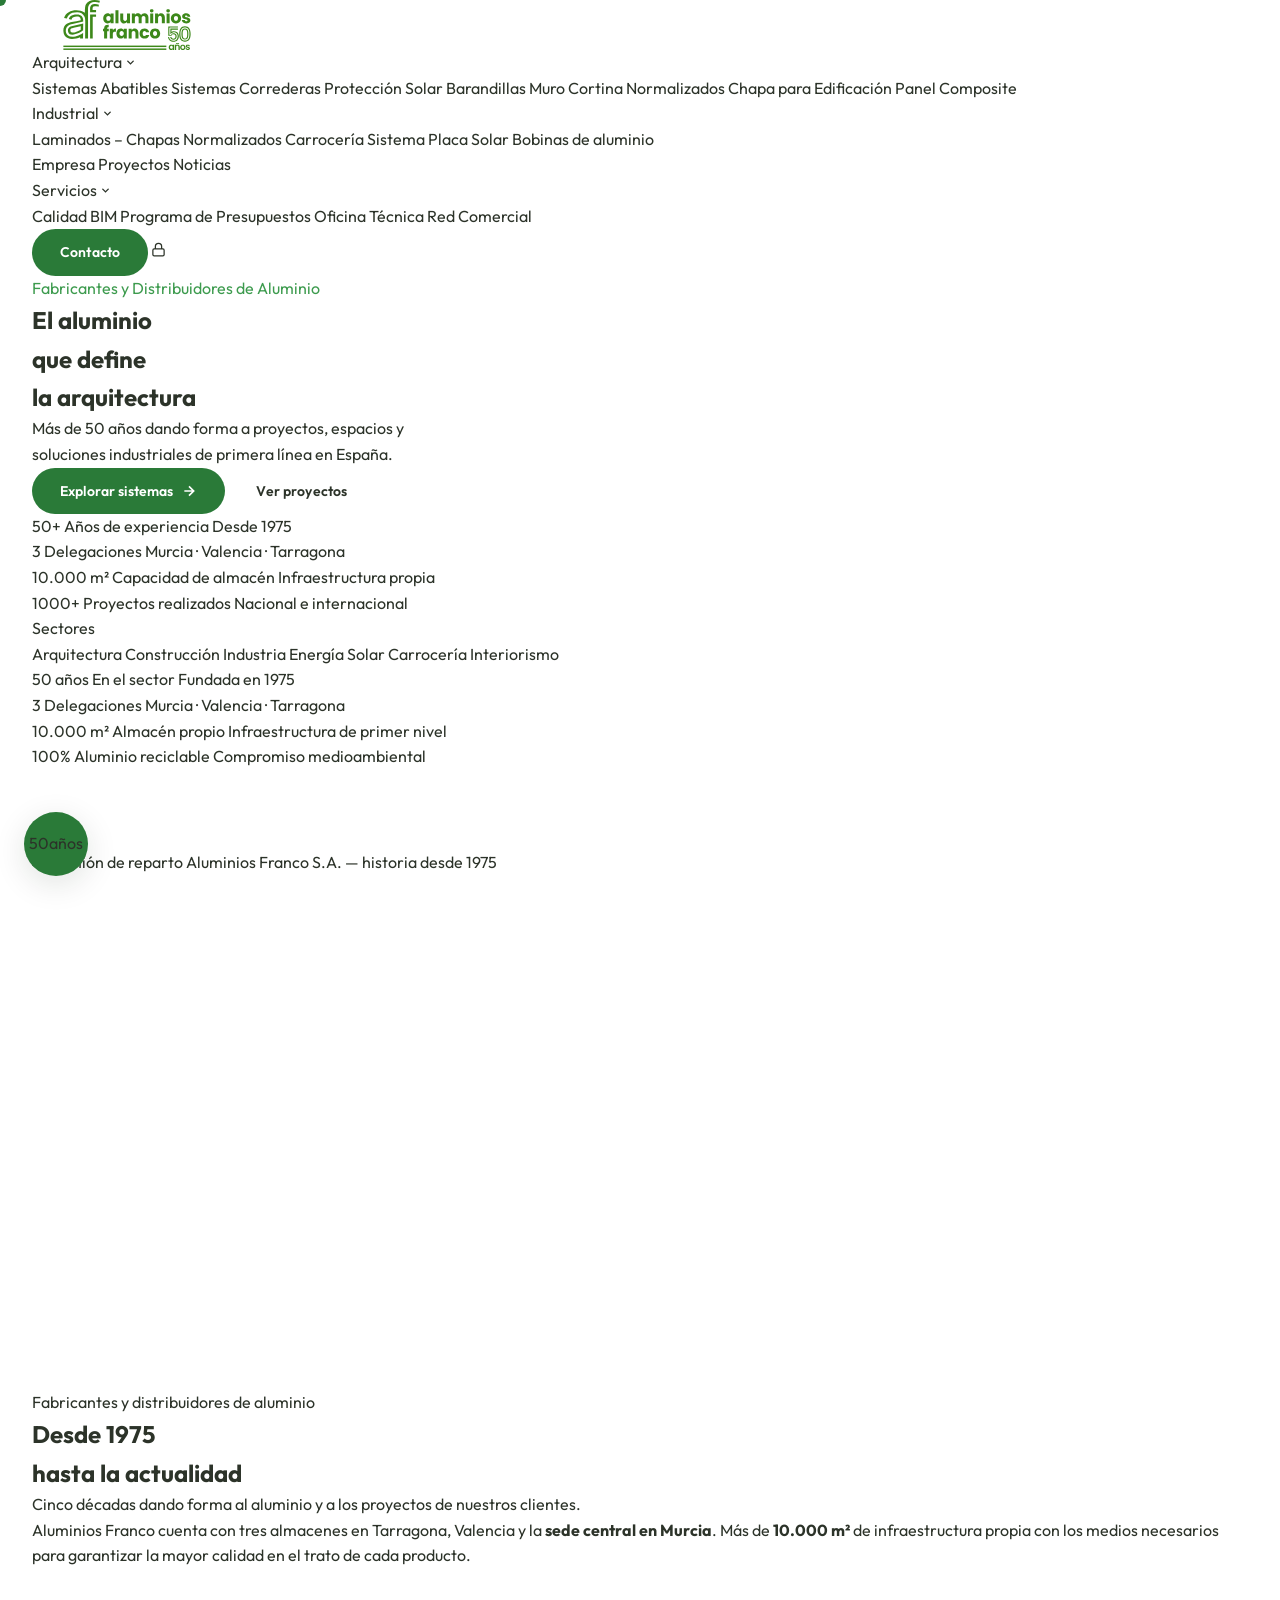
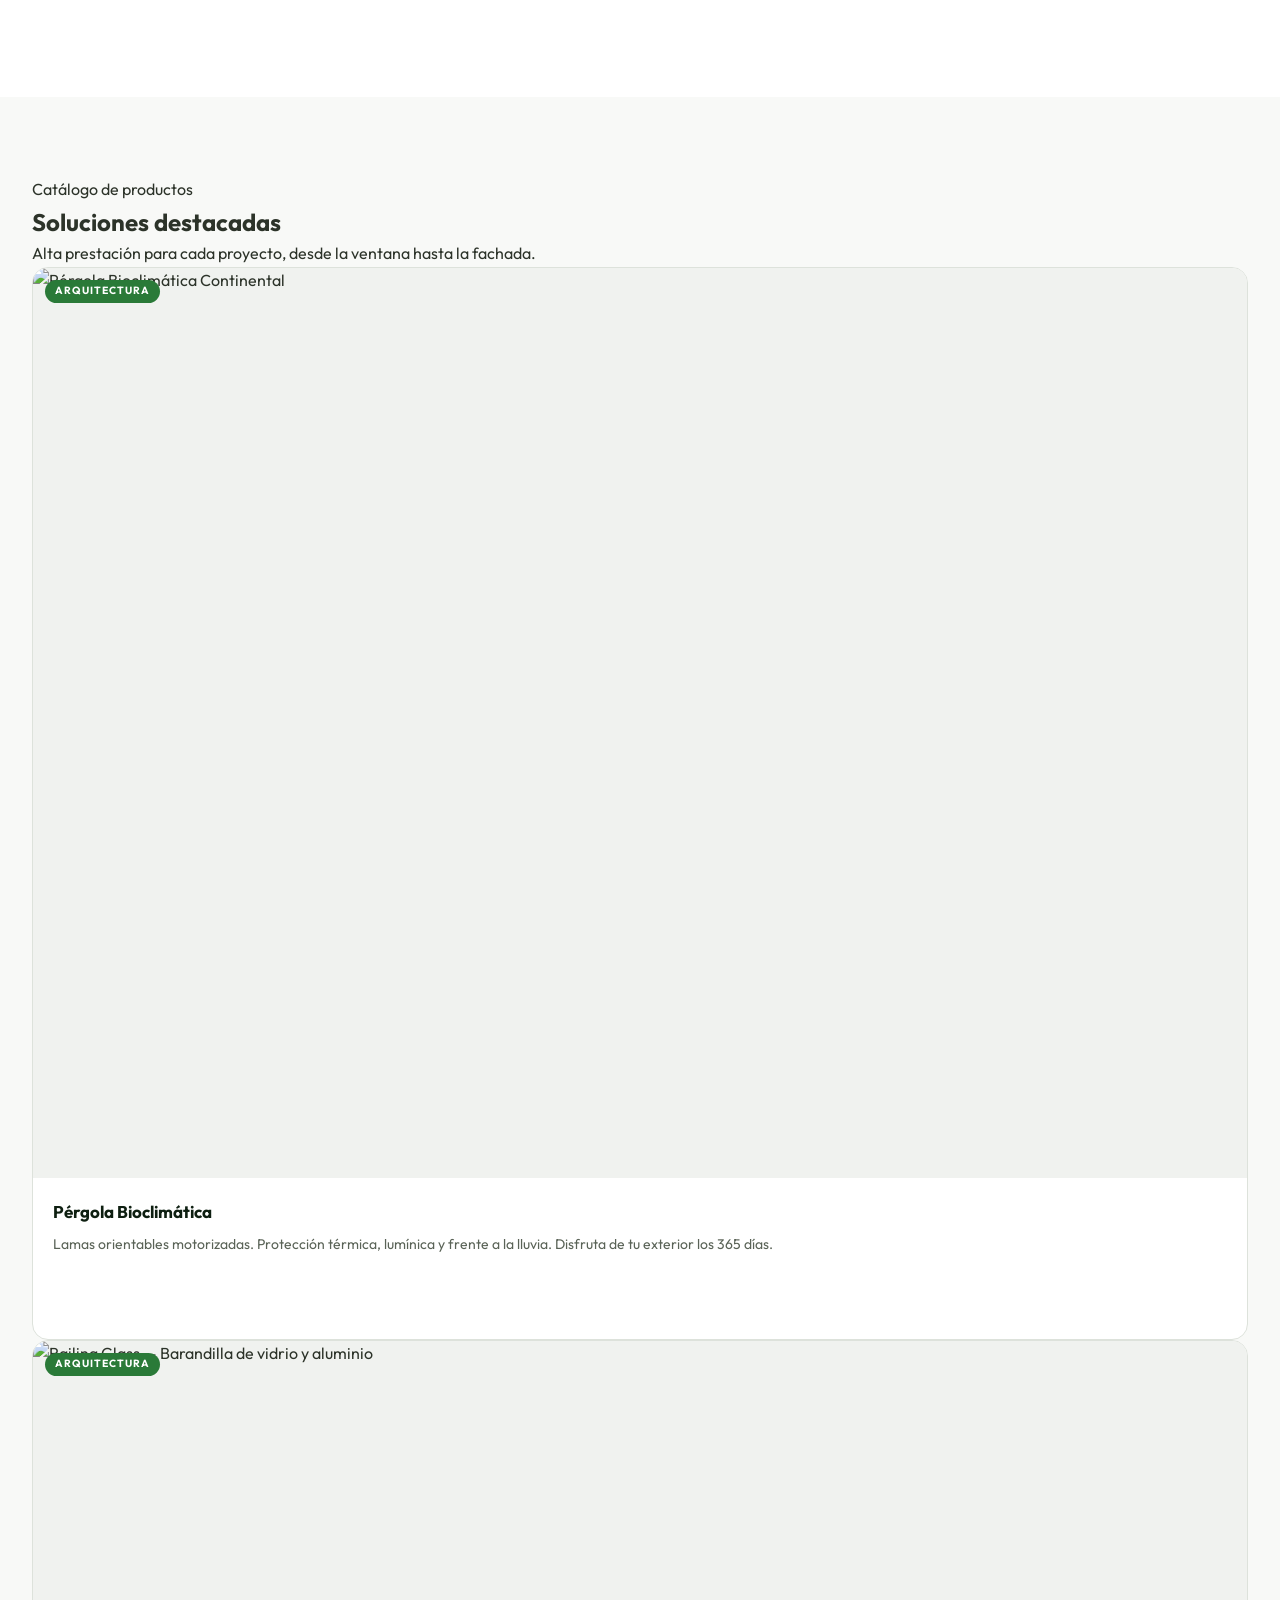
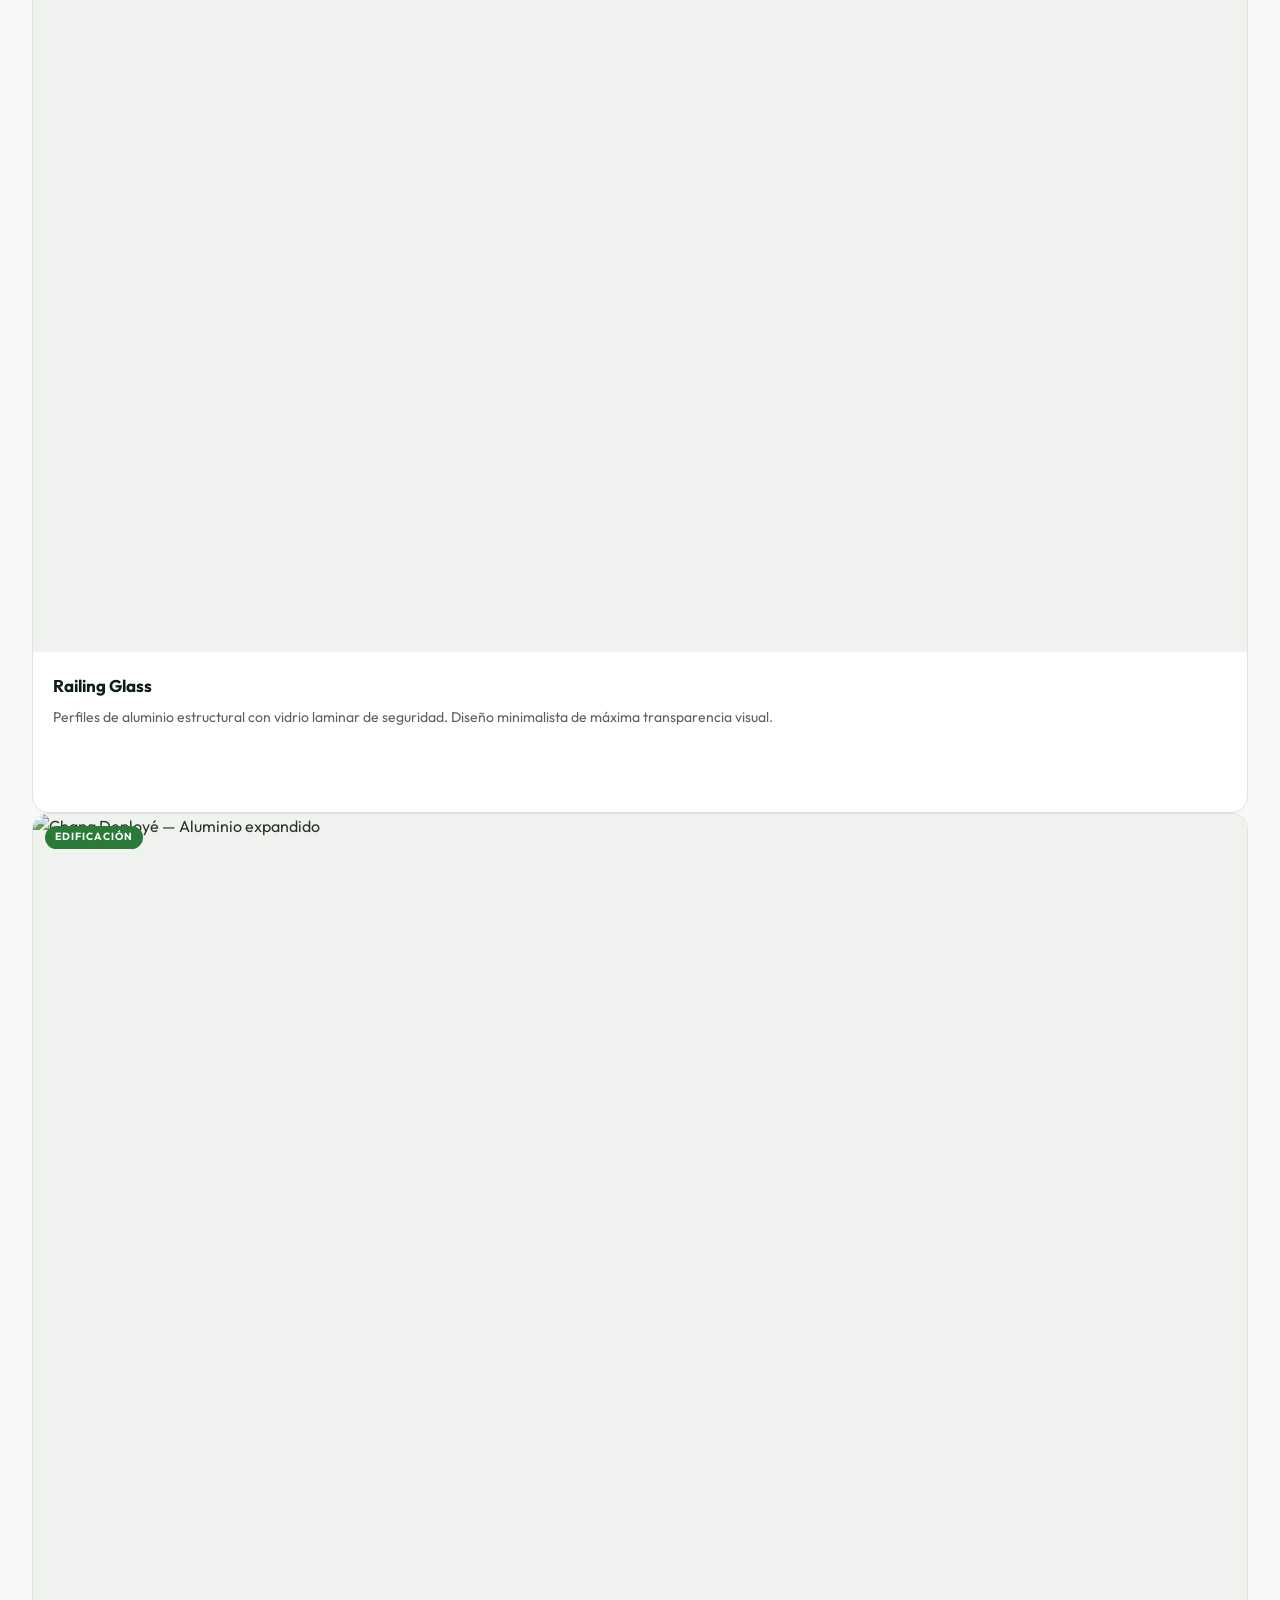
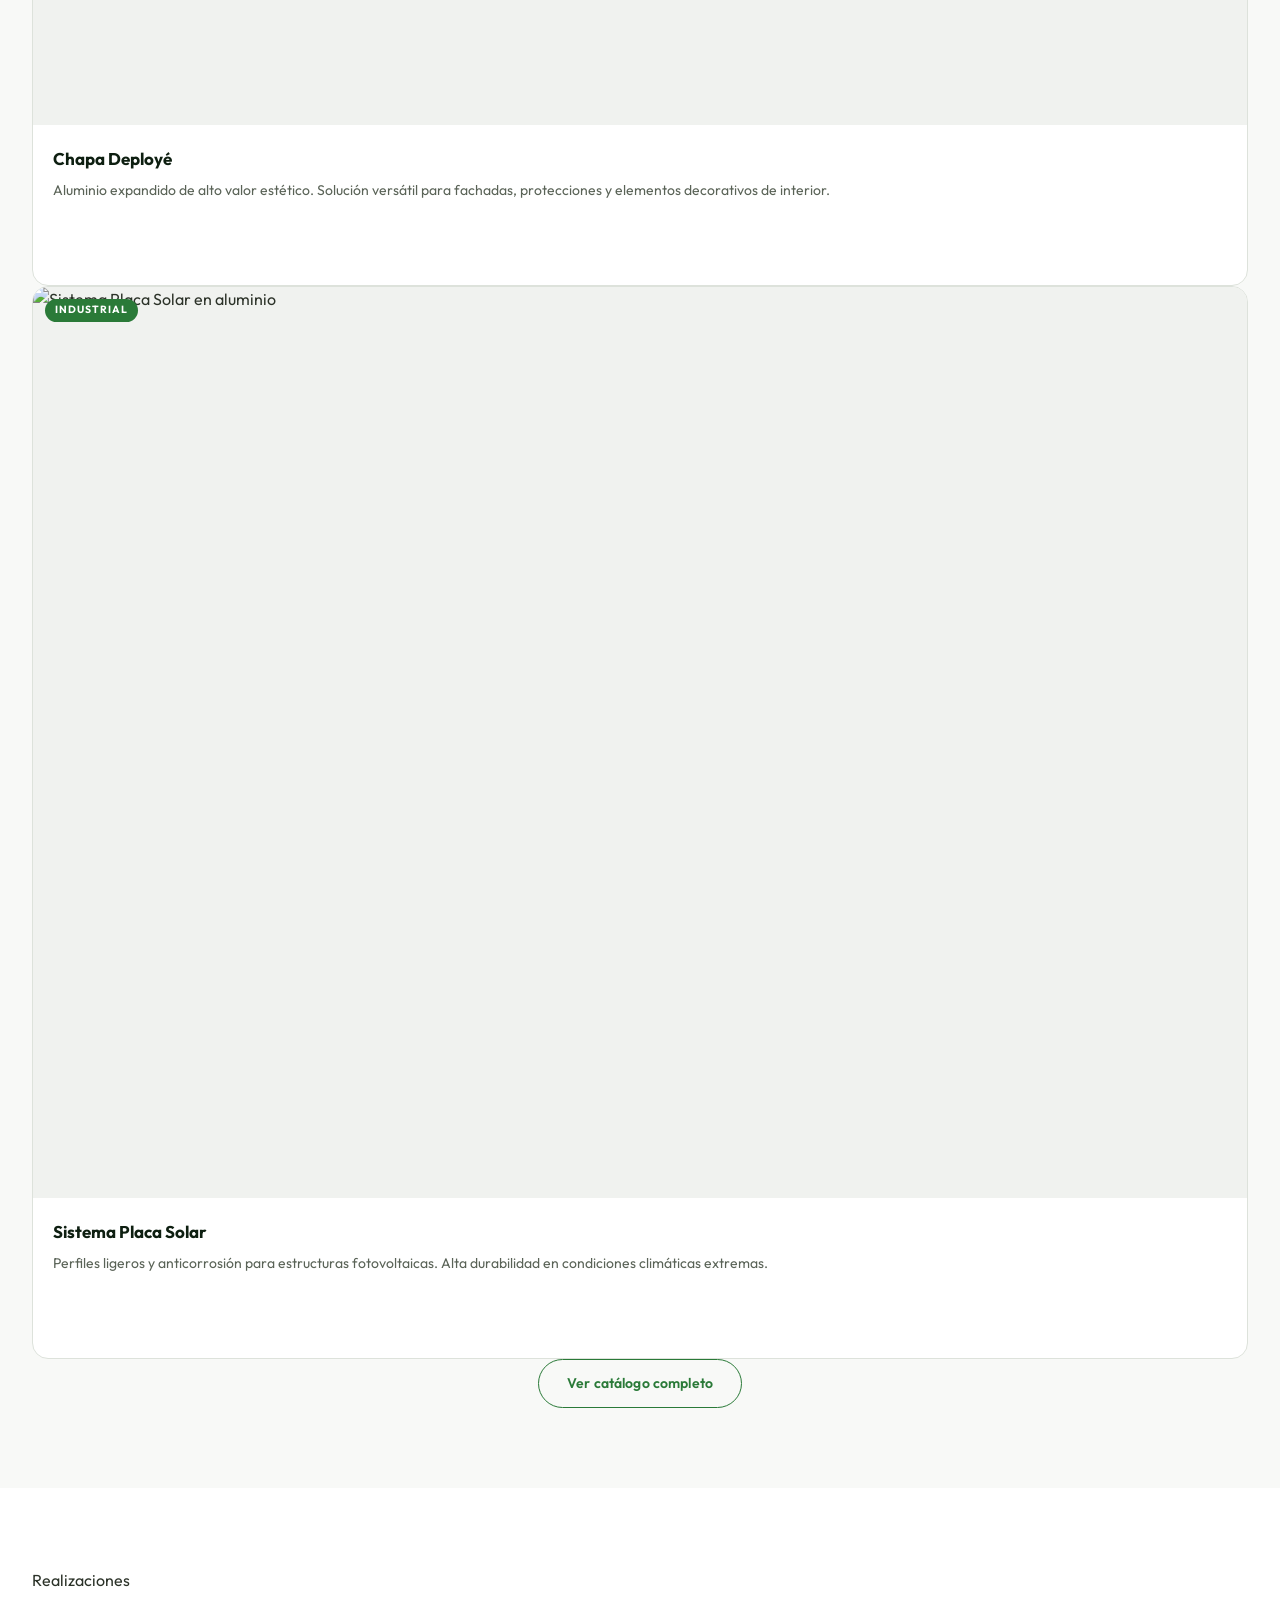
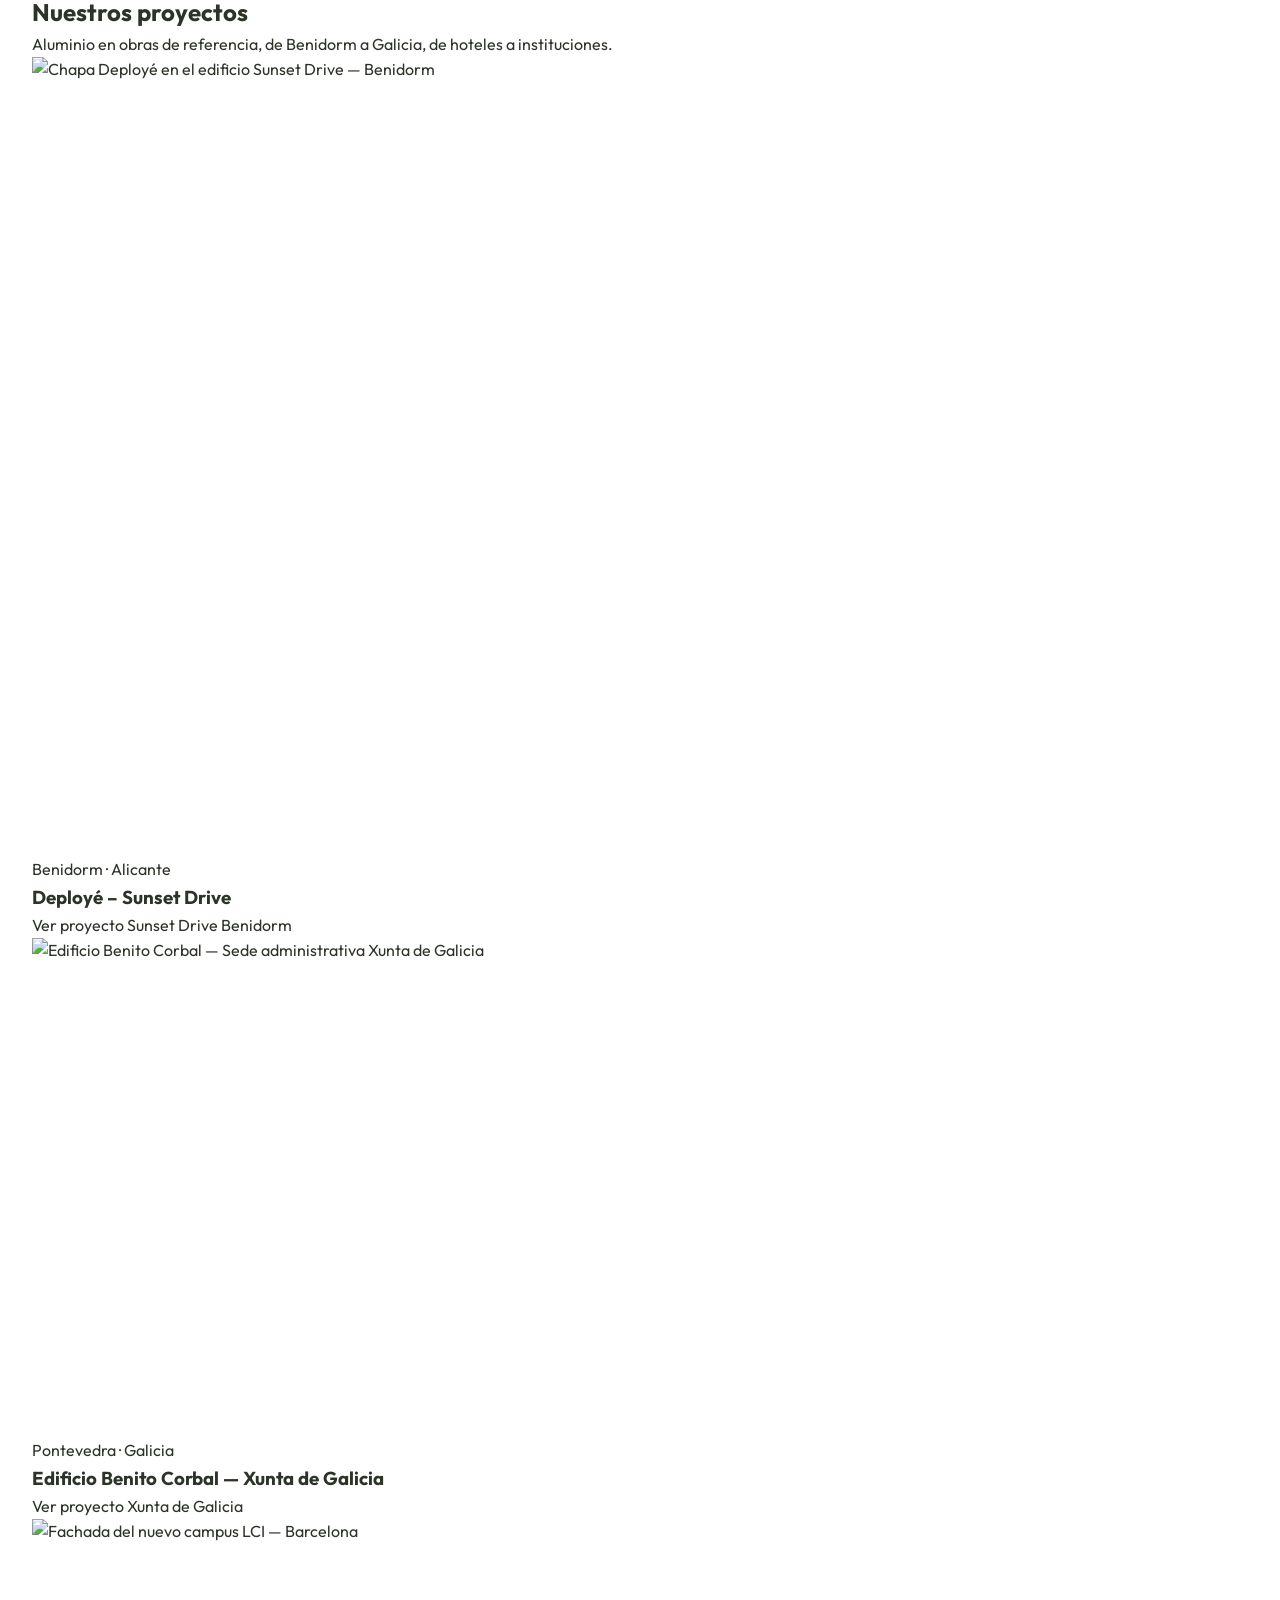
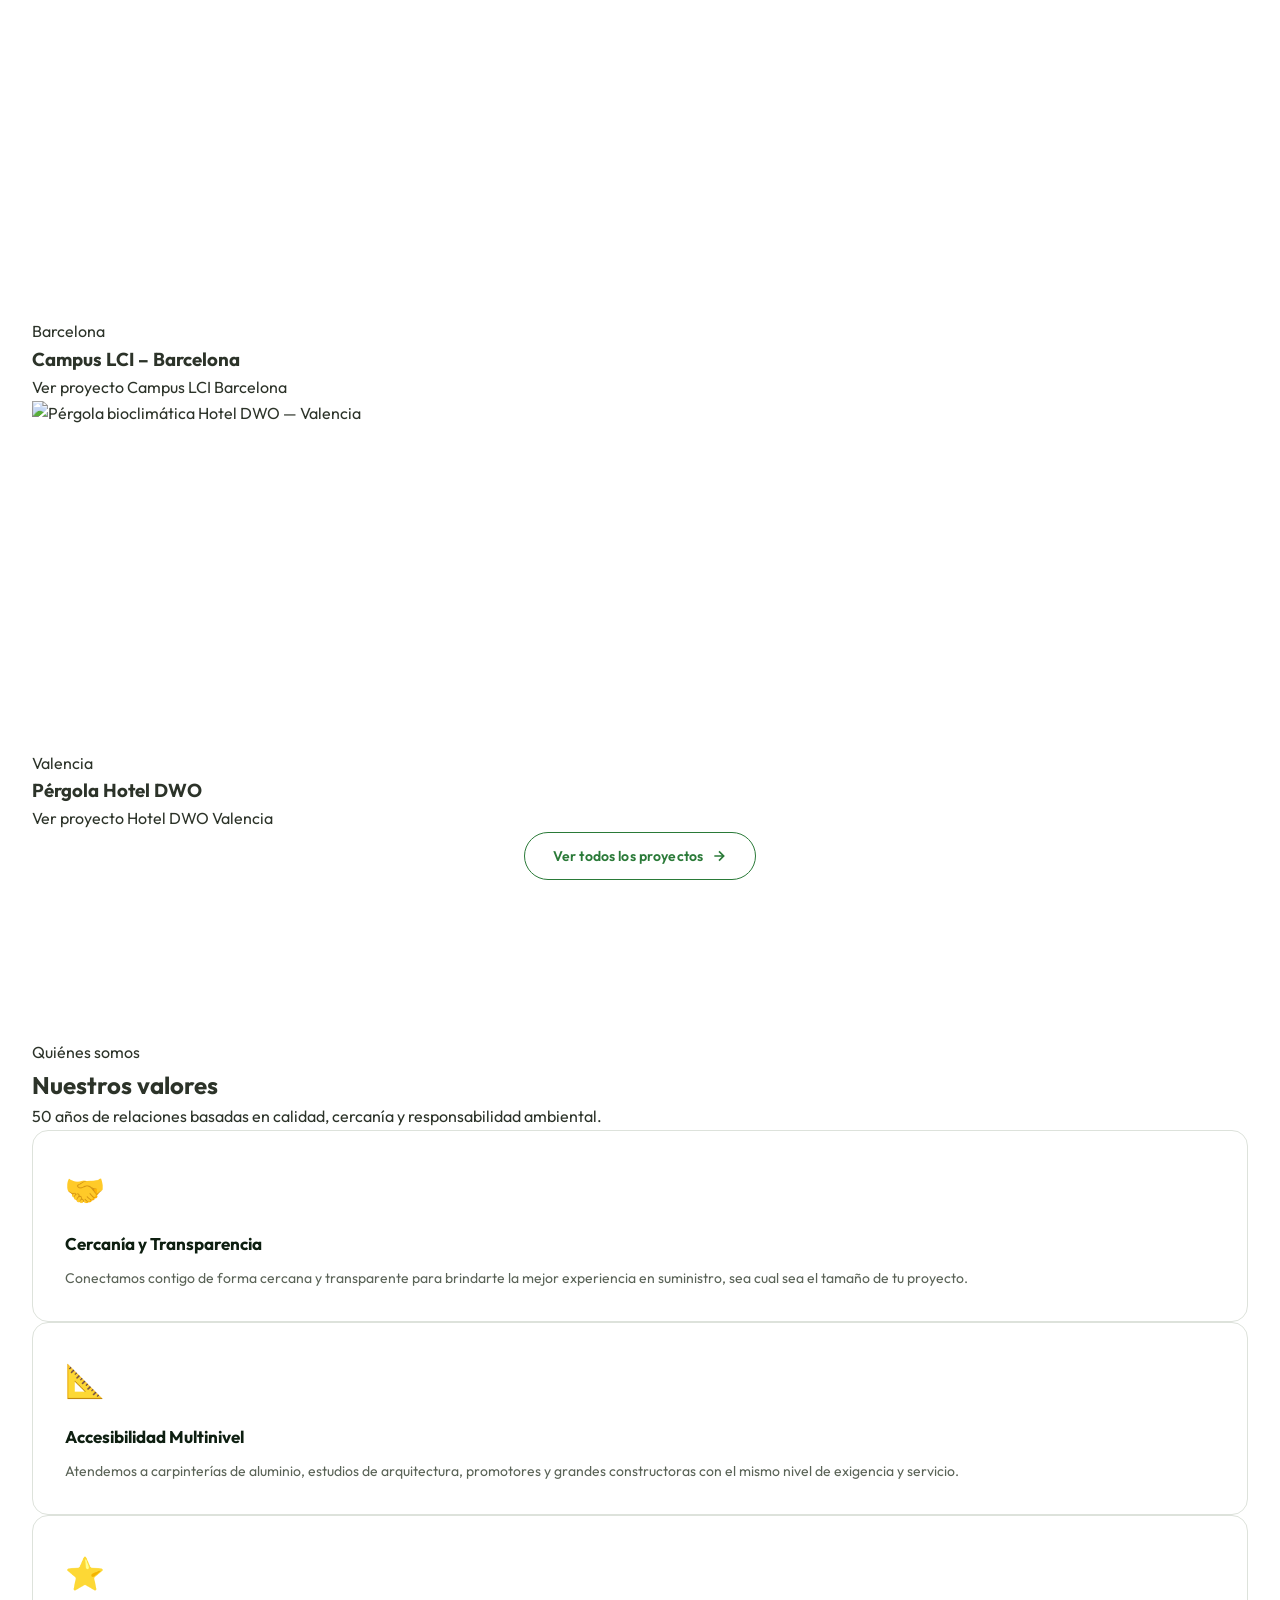
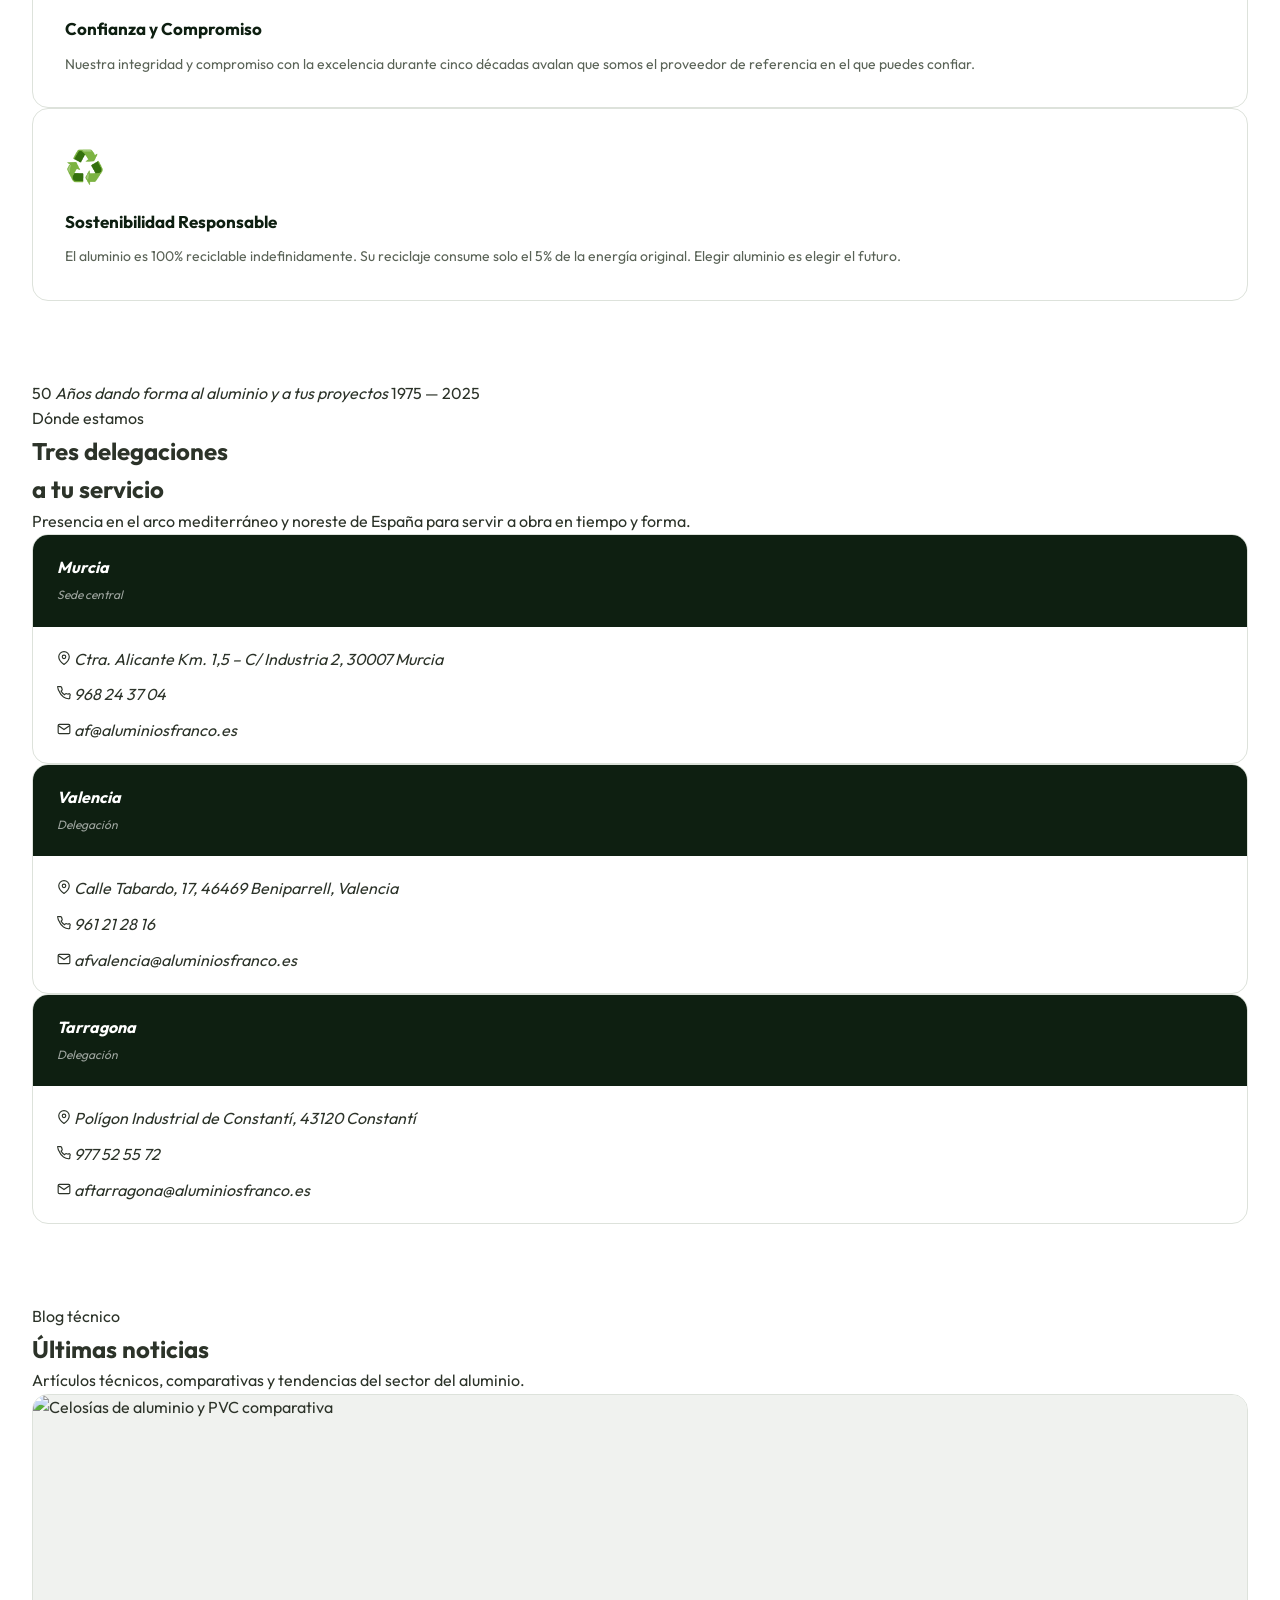
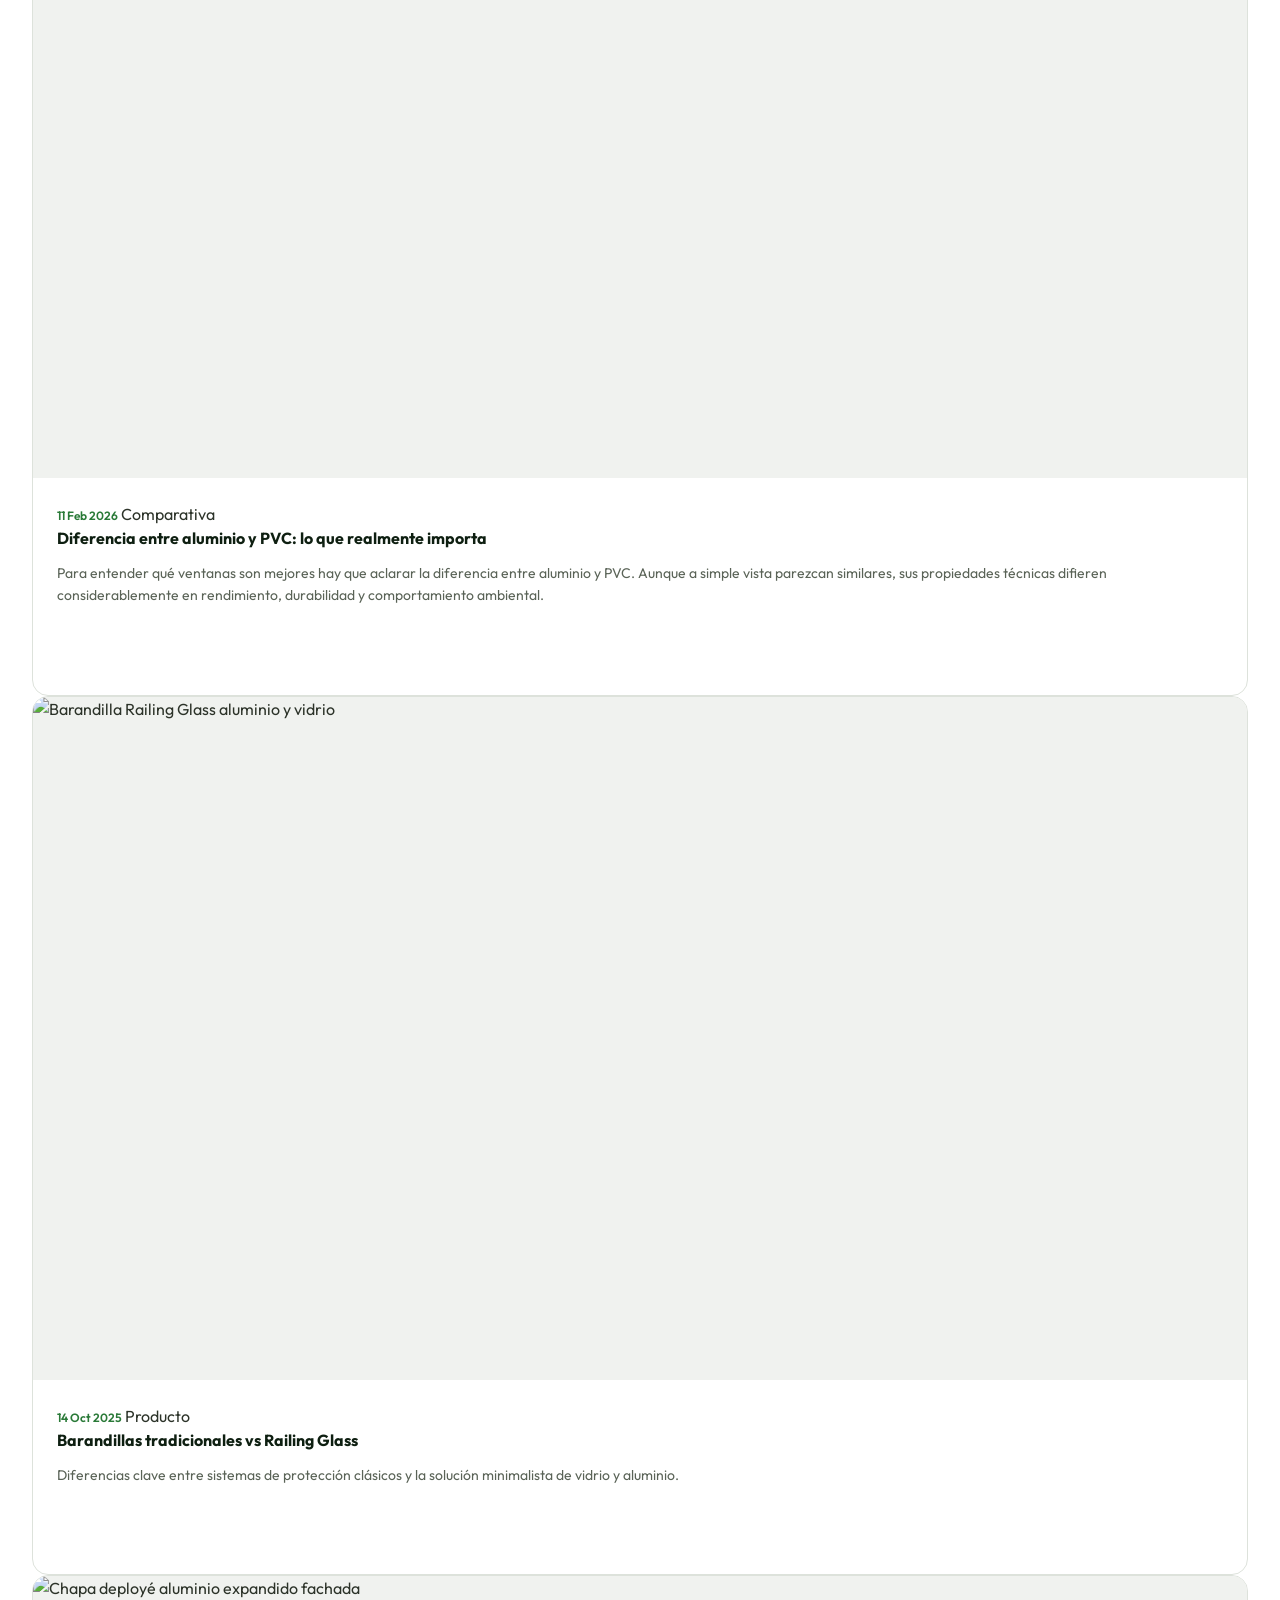
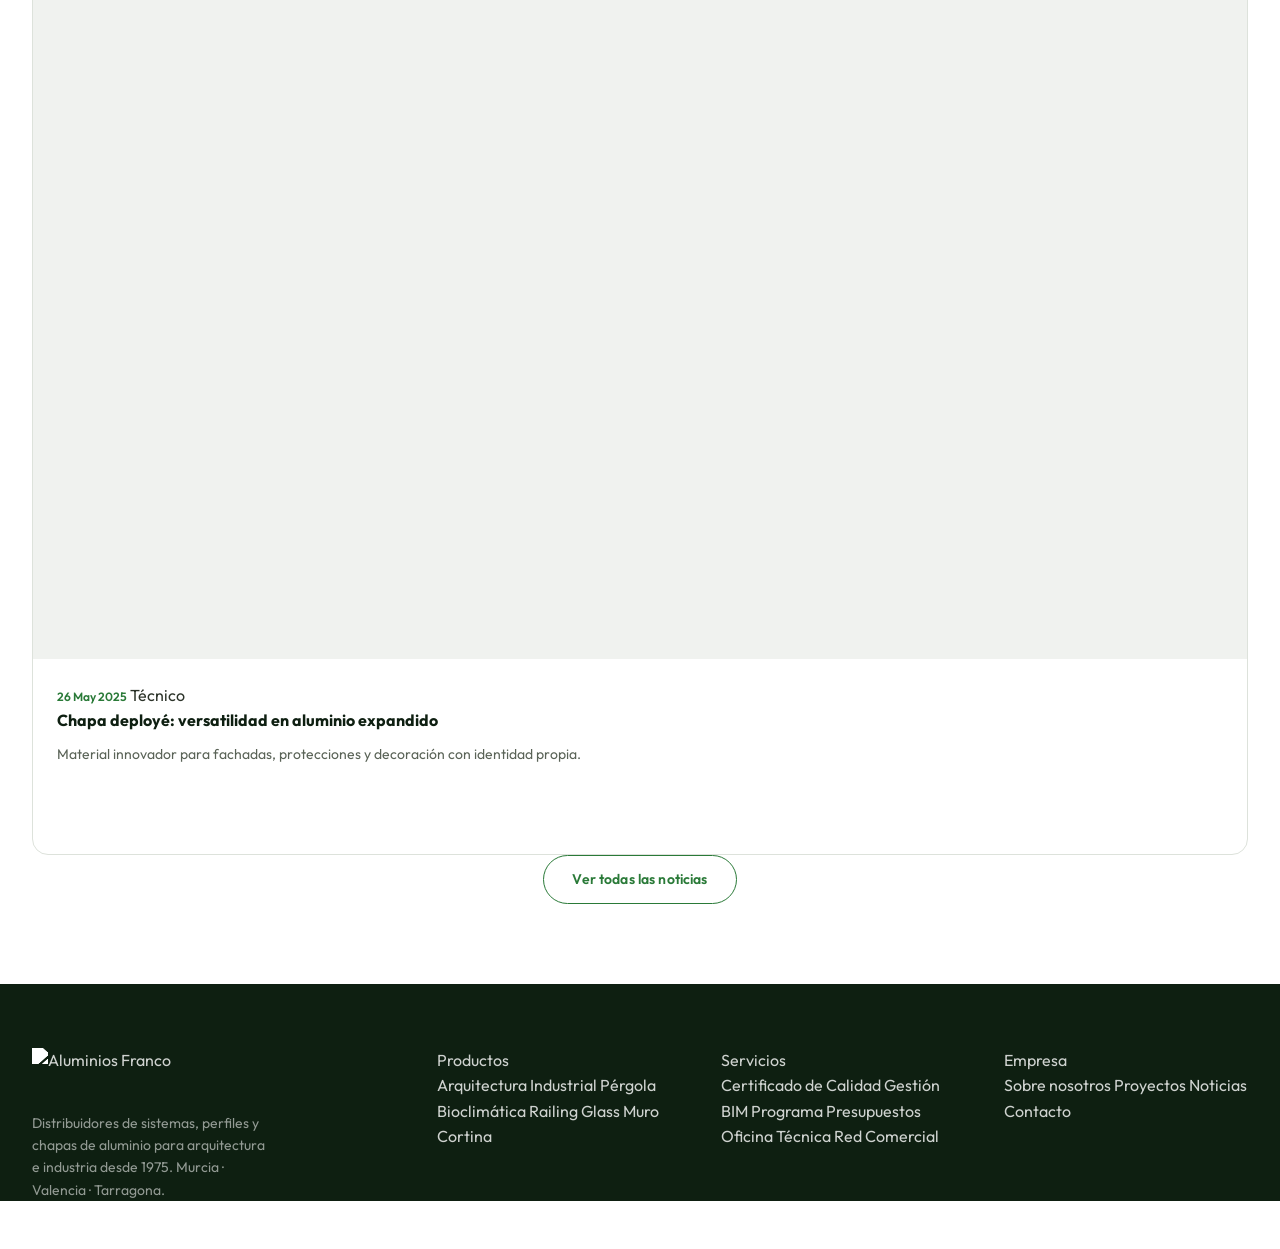
==== commit fdb23794: "fix: emails corregidos + limpieza Cloudflare v4" ====
--- a/index.html
+++ b/index.html
@@ -692,19 +692,4 @@
             <a href="contacto.html"  class="footer__link">Contacto</a>
           </nav>
         </div>
-      </div>
-
-      <div class="footer__bottom">
-        <p class="footer__copy">© 2025 Aluminios Franco, S.A. Todos los derechos reservados.</p>
-        <nav class="footer__legal">
-          <a href="aviso-legal.html">Aviso legal</a>
-          <a href="privacidad.html">Privacidad</a>
-          <a href="cookies.html">Cookies</a>
-        </nav>
-      </div>
-
-    </div>
-  </footer>
-
-  <!-- Cookie banner -->
-  <div class="cookie-banner" role="dialog" aria-labe+      </div
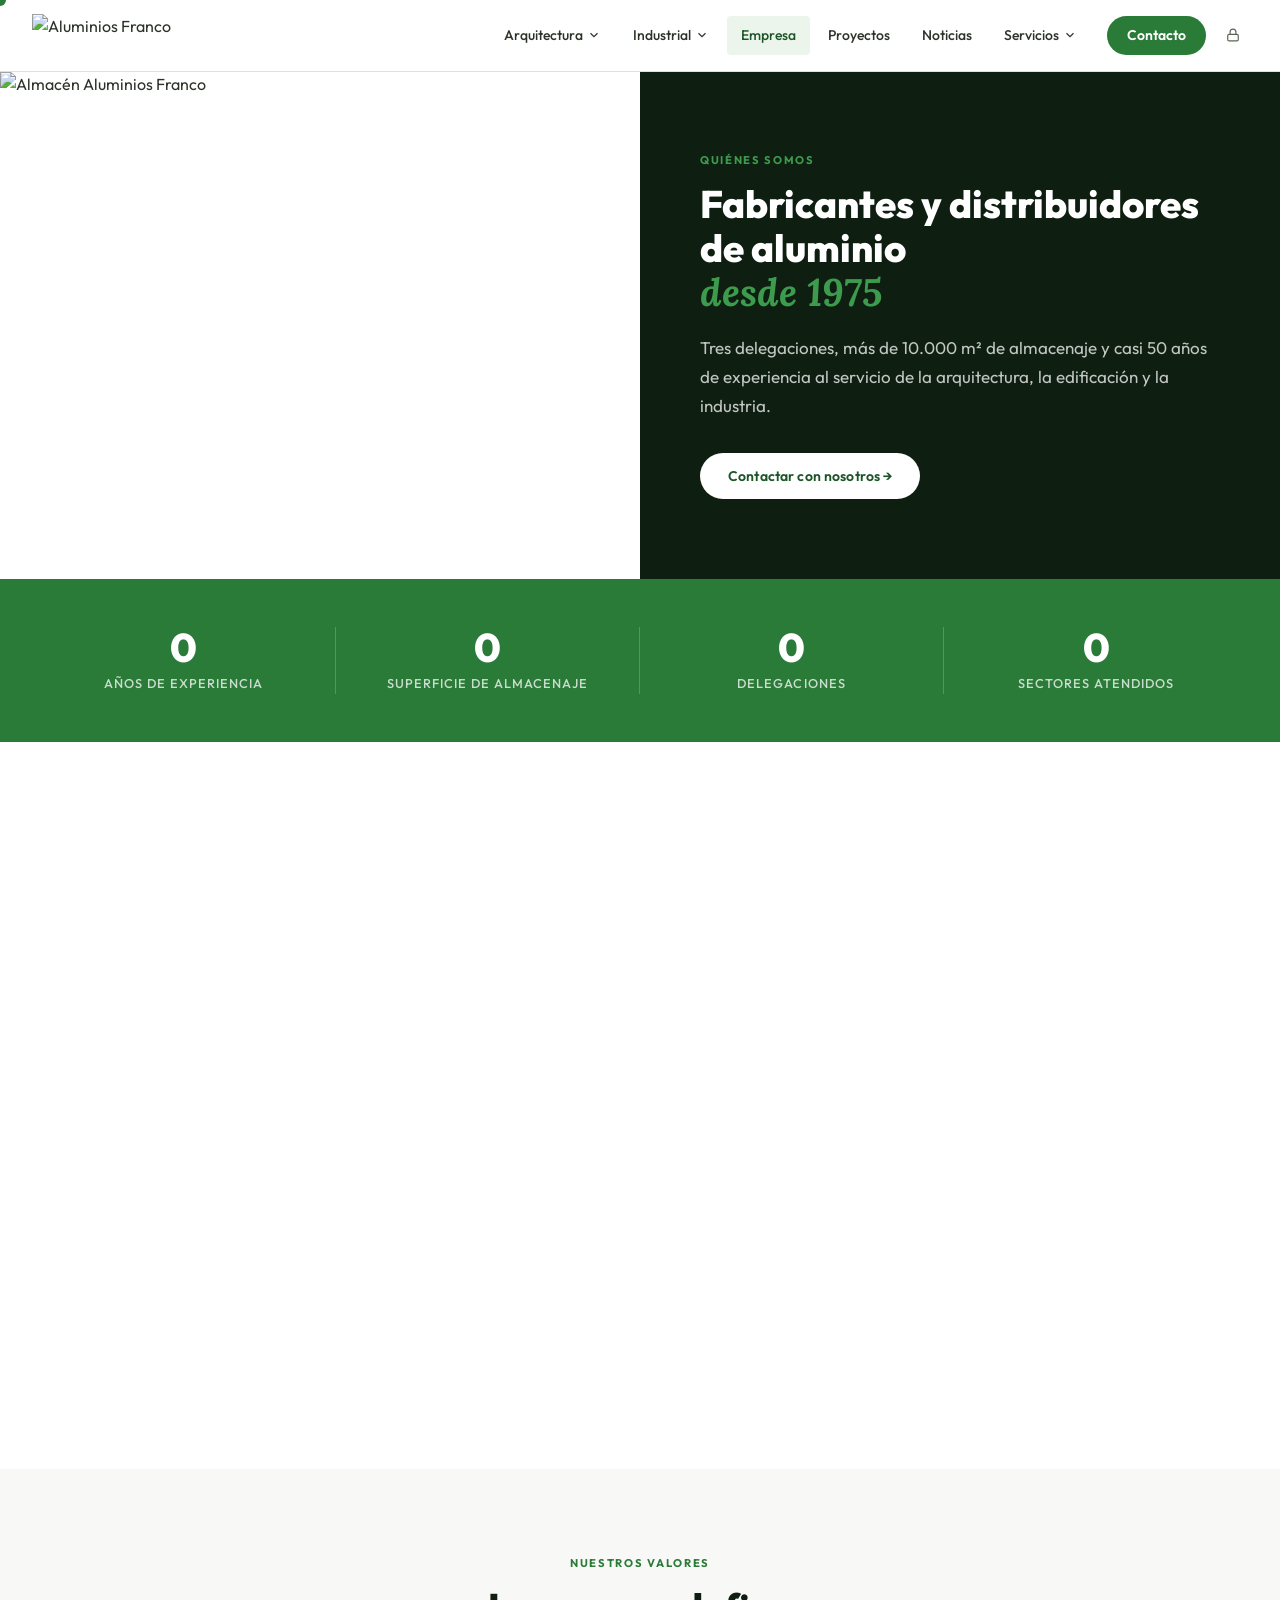
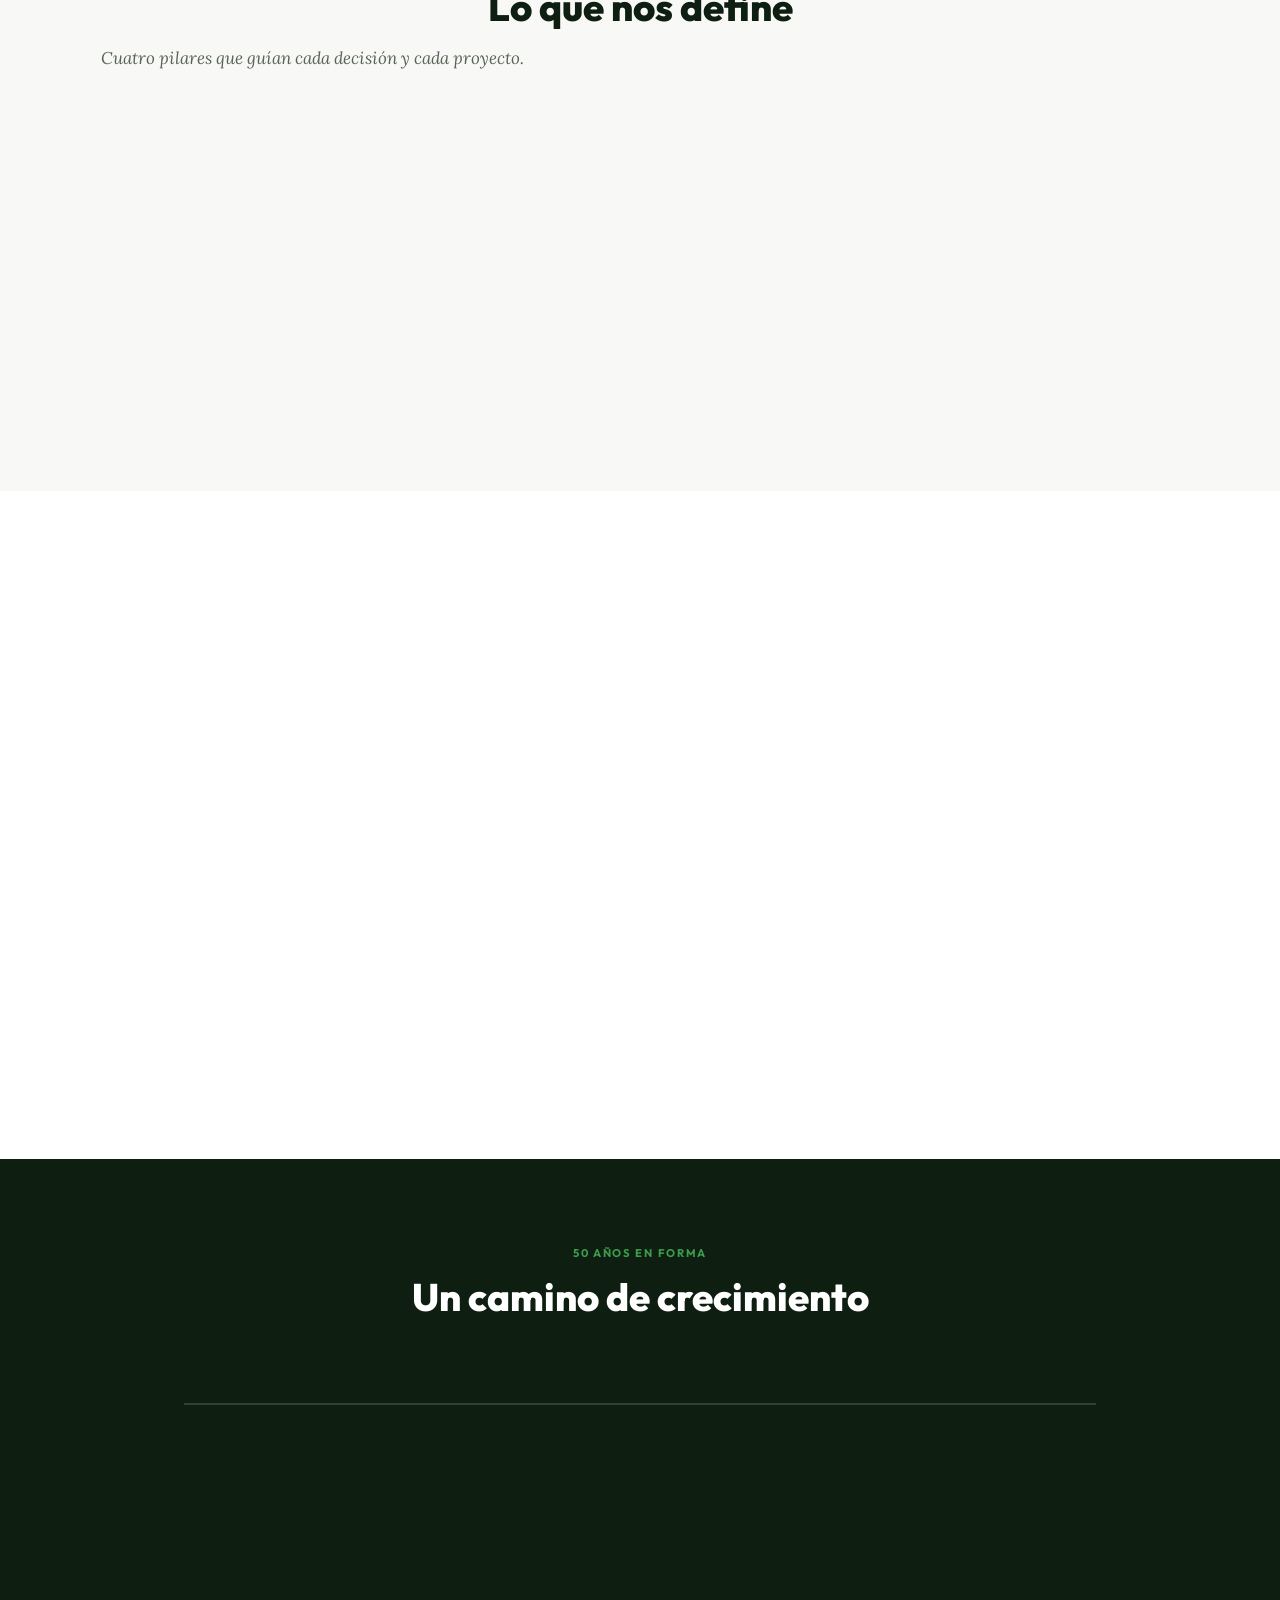
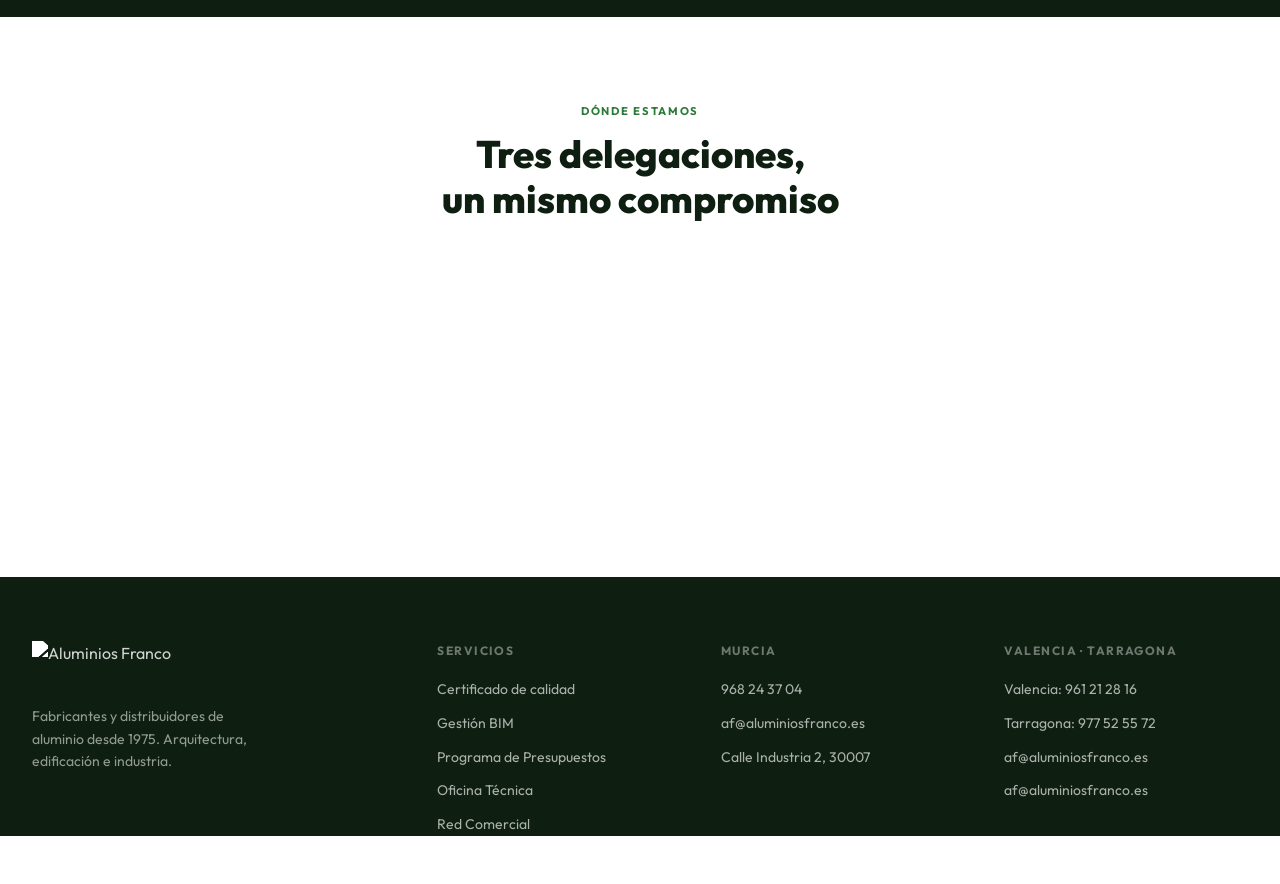
==== commit 532d8283: "Add files via upload" ====
--- a/index.html
+++ b/index.html
@@ -3,693 +3,408 @@
 <head>
   <meta charset="UTF-8">
   <meta name="viewport" content="width=device-width, initial-scale=1.0">
-  <meta name="description" content="Aluminios Franco — Distribuidores líderes de sistemas, perfiles y chapas de aluminio para arquitectura e industria desde 1975. Murcia, Valencia, Tarragona.">
-  <meta property="og:title"       content="Aluminios Franco | Distribuidores de aluminio desde 1975">
-  <meta property="og:description" content="50 años de experiencia distribuyendo soluciones de aluminio para arquitectura e industria en España.">
-  <meta property="og:type"        content="website">
-  <meta property="og:url"         content="https://aluminiosfranco.es">
-  <meta property="og:image"       content="images/og-image.webp">
-  <meta name="theme-color"        content="#2A7A38">
-
-  <title>Aluminios Franco | Distribuidores de aluminio desde 1975</title>
-  <link rel="canonical" href="https://aluminiosfranco.es/">
-
-  <!-- CSS primero -->
+  <title>Empresa | Aluminios Franco — Fabricantes y distribuidores desde 1975</title>
+  <meta name="description" content="Conoce Aluminios Franco, S.A. Desde 1975 fabricantes y distribuidores de aluminio con 3 delegaciones y más de 10.000 m² de almacenaje.">
   <link rel="stylesheet" href="css/main.css">
-
-  <!-- Schema.org -->
-  <script type="application/ld+json">
-  {
-    "@context": "https://schema.org",
-    "@type": "Organization",
-    "name": "Aluminios Franco, S.A.",
-    "url": "https://aluminiosfranco.es",
-    "foundingDate": "1975",
-    "description": "Distribuidores de sistemas, perfiles y chapas de aluminio para arquitectura e industria.",
-    "address": [{"@type":"PostalAddress","streetAddress":"Calle Industria 2","addressLocality":"Murcia","postalCode":"30007","addressCountry":"ES"}],
-    "contactPoint": [{"@type":"ContactPoint","telephone":"+34-968-24-37-04","contactType":"sales"}]
-  }
-  </script>
+  <style>
+    /* ---- HERO EMPRESA ---- */
+    .empresa-hero {
+      padding-top: var(--nav-h);
+      display: grid; grid-template-columns: 1fr 1fr; min-height: 520px;
+    }
+    .empresa-hero__img { position: relative; overflow: hidden; }
+    .empresa-hero__img img { width: 100%; height: 100%; object-fit: cover; }
+    .empresa-hero__content {
+      background: var(--c-green-deep); padding: 80px 60px;
+      display: flex; flex-direction: column; justify-content: center;
+    }
+    .empresa-hero__content h1 {
+      font-size: clamp(2rem, 3vw, 3rem); font-weight: 800;
+      color: var(--c-white); line-height: 1.15; margin-bottom: 20px;
+    }
+    .empresa-hero__content h1 em {
+      font-family: var(--f-accent); font-style: italic;
+      color: var(--c-green-mid);
+    }
+    .empresa-hero__content p {
+      font-size: 1.0625rem; color: rgba(255,255,255,.75);
+      line-height: 1.7; margin-bottom: 32px;
+    }
+    /* ---- HISTORIA ---- */
+    .historia { padding: 100px 0; }
+    .historia__grid { display: grid; grid-template-columns: 1fr 1fr; gap: 80px; align-items: center; }
+    .historia__text h2 { font-size: 2rem; font-weight: 800; color: var(--c-green-deep); margin-bottom: 20px; }
+    .historia__text p { font-size: .9375rem; color: var(--c-gray-600); line-height: 1.75; margin-bottom: 16px; }
+    .historia__img { border-radius: var(--radius-xl); overflow: hidden; box-shadow: var(--shadow-lg); }
+    .historia__img img { width: 100%; height: 380px; object-fit: cover; }
+    /* ---- VALORES ---- */
+    .valores { background: var(--c-off-white); padding: 80px 0; }
+    .valores__header { text-align: center; margin-bottom: 56px; }
+    /* ---- CALIDAD ---- */
+    .calidad-section { padding: 100px 0; }
+    .calidad-section__grid { display: grid; grid-template-columns: 1fr 1fr; gap: 80px; align-items: center; }
+    .calidad-section__img { border-radius: var(--radius-xl); overflow: hidden; box-shadow: var(--shadow-lg); order: -1; }
+    .calidad-section__img img { width: 100%; height: 380px; object-fit: cover; }
+    .calidad-section__text h2 { font-size: 2rem; font-weight: 800; color: var(--c-green-deep); margin-bottom: 8px; }
+    .calidad-section__text h3 { font-size: 1.5rem; font-weight: 300; color: var(--c-green-mid); margin-bottom: 20px; font-style: italic; font-family: var(--f-accent); }
+    .calidad-section__text p { font-size: .9375rem; color: var(--c-gray-600); line-height: 1.75; margin-bottom: 16px; }
+    .calidad-section__pills { display: flex; flex-wrap: wrap; gap: 10px; margin-top: 24px; }
+    .pill {
+      padding: 6px 16px; border-radius: 100px;
+      background: var(--c-green-light); color: var(--c-green-dark);
+      font-size: .8rem; font-weight: 600;
+    }
+    /* ---- TIMELINE ---- */
+    .timeline { padding: 80px 0; background: var(--c-green-deep); }
+    .timeline__header { text-align: center; margin-bottom: 56px; }
+    .timeline__grid { display: grid; grid-template-columns: repeat(4,1fr); gap: 0; position: relative; }
+    .timeline__grid::before {
+      content: ''; position: absolute; top: 28px; left: 12.5%; right: 12.5%;
+      height: 2px; background: rgba(255,255,255,.15);
+    }
+    .timeline__item { text-align: center; padding: 0 16px; }
+    .timeline__dot {
+      width: 56px; height: 56px; border-radius: 50%;
+      background: var(--c-green); border: 3px solid var(--c-green-mid);
+      display: flex; align-items: center; justify-content: center;
+      margin: 0 auto 16px; font-size: .75rem; font-weight: 800;
+      color: var(--c-white); position: relative; z-index: 1;
+    }
+    .timeline__item h4 { font-size: .9375rem; font-weight: 700; color: var(--c-white); margin-bottom: 8px; }
+    .timeline__item p { font-size: .8rem; color: rgba(255,255,255,.6); line-height: 1.5; }
+    /* ---- DELEGACIONES ---- */
+    .delegaciones { padding: 80px 0; }
+    .delegaciones__header { text-align: center; margin-bottom: 56px; }
+    /* RESPONSIVE */
+    @media (max-width: 768px) {
+      .empresa-hero { grid-template-columns: 1fr; }
+      .empresa-hero__img { height: 280px; }
+      .empresa-hero__content { padding: 40px 24px; }
+      .historia__grid, .calidad-section__grid { grid-template-columns: 1fr; }
+      .calidad-section__img { order: 0; }
+      .timeline__grid { grid-template-columns: 1fr 1fr; }
+      .timeline__grid::before { display: none; }
+    }
+  </style>
 </head>
-
 <body>
 
-  <!-- Cursor personalizado -->
-  <div class="cursor" id="cursor" aria-hidden="true"></div>
-
-  <!-- Barra de progreso scroll -->
-  <div class="scroll-bar" id="scrollBar" aria-hidden="true"></div>
-
-  <!-- ══════════════════════════════════════════
-       HEADER
-  ══════════════════════════════════════════ -->
-  <header class="header" id="header" role="banner">
-    <div class="container">
-      <div class="header__inner">
-
-        <!-- Logo -->
-        <a href="/" class="header__logo" aria-label="Aluminios Franco — Inicio">
-          <img src="images/logo.svg" alt="Aluminios Franco 50 años" width="190" height="50">
-        </a>
-
-        <!-- Nav -->
-        <nav class="header__nav" id="mainNav" role="navigation" aria-label="Principal">
-
-          <div class="nav-item">
-            <a href="arquitectura.html" class="nav-link" aria-haspopup="true">
-              Arquitectura
-              <svg width="11" height="11" viewBox="0 0 12 12" fill="none" aria-hidden="true"><path d="M3 4.5L6 7.5L9 4.5" stroke="currentColor" stroke-width="1.5" stroke-linecap="round"/></svg>
-            </a>
-            <div class="dropdown" role="menu">
-              <a href="arquitectura.html#abatibles"        class="dropdown__item" role="menuitem">Sistemas Abatibles</a>
-              <a href="arquitectura.html#correderas"       class="dropdown__item" role="menuitem">Sistemas Correderas</a>
-              <a href="arquitectura.html#proteccion-solar" class="dropdown__item" role="menuitem">Protección Solar</a>
-              <a href="arquitectura.html#barandillas"      class="dropdown__item" role="menuitem">Barandillas</a>
-              <a href="arquitectura.html#muro-cortina"     class="dropdown__item" role="menuitem">Muro Cortina</a>
-              <a href="arquitectura.html#normalizados"     class="dropdown__item" role="menuitem">Normalizados</a>
-              <a href="arquitectura.html#chapas"           class="dropdown__item" role="menuitem">Chapa para Edificación</a>
-              <a href="arquitectura.html#panel-composite"  class="dropdown__item" role="menuitem">Panel Composite</a>
-            </div>
-          </div>
-
-          <div class="nav-item">
-            <a href="industrial.html" class="nav-link" aria-haspopup="true">
-              Industrial
-              <svg width="11" height="11" viewBox="0 0 12 12" fill="none" aria-hidden="true"><path d="M3 4.5L6 7.5L9 4.5" stroke="currentColor" stroke-width="1.5" stroke-linecap="round"/></svg>
-            </a>
-            <div class="dropdown" role="menu">
-              <a href="industrial.html#chapas"       class="dropdown__item" role="menuitem">Laminados – Chapas</a>
-              <a href="industrial.html#normalizados" class="dropdown__item" role="menuitem">Normalizados</a>
-              <a href="industrial.html#carroceria"   class="dropdown__item" role="menuitem">Carrocería</a>
-              <a href="industrial.html#placa-solar"  class="dropdown__item" role="menuitem">Sistema Placa Solar</a>
-              <a href="industrial.html#bobinas"      class="dropdown__item" role="menuitem">Bobinas de aluminio</a>
-            </div>
-          </div>
-
-          <a href="empresa.html"   class="nav-link">Empresa</a>
-          <a href="proyectos.html" class="nav-link">Proyectos</a>
-          <a href="noticias.html"  class="nav-link">Noticias</a>
-
-          <div class="nav-item">
-            <a href="#servicios" class="nav-link" aria-haspopup="true">
-              Servicios
-              <svg width="11" height="11" viewBox="0 0 12 12" fill="none" aria-hidden="true"><path d="M3 4.5L6 7.5L9 4.5" stroke="currentColor" stroke-width="1.5" stroke-linecap="round"/></svg>
-            </a>
-            <div class="dropdown" role="menu">
-              <a href="calidad.html"       class="dropdown__item" role="menuitem">Calidad</a>
-              <a href="bim.html"           class="dropdown__item" role="menuitem">BIM</a>
-              <a href="presupuestos.html"  class="dropdown__item" role="menuitem">Programa de Presupuestos</a>
-              <a href="oficina.html"       class="dropdown__item" role="menuitem">Oficina Técnica</a>
-              <a href="red-comercial.html" class="dropdown__item" role="menuitem">Red Comercial</a>
-            </div>
-          </div>
-
-        </nav>
-
-        <div class="header__actions">
-          <a href="contacto.html" class="btn btn--primary">Contacto</a>
-          <a href="https://afcatalunya.github.io/intranet/" class="header__private" aria-label="Área privada — acceso clientes">
-            <svg width="15" height="15" viewBox="0 0 24 24" fill="none" stroke="currentColor" stroke-width="2" aria-hidden="true">
-              <rect x="3" y="11" width="18" height="11" rx="2"/>
-              <path d="M7 11V7a5 5 0 0110 0v4"/>
-            </svg>
-          </a>
-          <button class="menu-toggle" id="menuToggle" aria-label="Abrir menú" aria-expanded="false" aria-controls="mainNav">
-            <span></span><span></span><span></span>
-          </button>
-        </div>
-
-      </div>
-    </div>
-  </header>
-
-  <!-- Badge 50 años flotante -->
-  <a href="empresa.html" class="badge-50" aria-label="50 años de Aluminios Franco — Ver historia">
-    <span class="badge-50__num">50</span>
-    <span class="badge-50__text">años</span>
-  </a>
-
-  <!-- ══════════════════════════════════════════
-       HERO — full-screen, grid asimétrico
-  ══════════════════════════════════════════ -->
-  <section class="hero" aria-label="Portada Aluminios Franco">
-    <div class="hero__bg" role="img" aria-label="Fachada arquitectónica con sistemas de aluminio Continental"></div>
-    <div class="hero__grad" aria-hidden="true"></div>
-
-    <div class="container">
-      <div class="hero__inner">
-
-        <!-- Columna izquierda: contenido principal -->
-        <div class="hero__content">
-
-          <div class="hero__eyebrow" data-reveal>
-            <span class="label" style="color:rgba(61,155,78,1)">Fabricantes y Distribuidores de Aluminio</span>
-          </div>
-
-          <h1 class="hero__title" data-reveal data-reveal-delay="1">
-            El aluminio<br>
-            <span class="line-accent">que define</span><br>
-            la arquitectura
-          </h1>
-
-          <p class="hero__tagline" data-reveal data-reveal-delay="2">
-            Más de 50 años dando forma a proyectos, espacios y<br>
-            soluciones industriales de primera línea en España.
-          </p>
-
-          <div class="hero__cta" data-reveal data-reveal-delay="3">
-            <a href="arquitectura.html" class="btn btn--primary">
-              Explorar sistemas
-              <svg width="14" height="14" viewBox="0 0 24 24" fill="none" stroke="currentColor" stroke-width="2.5" aria-hidden="true"><path d="M5 12h14M12 5l7 7-7 7"/></svg>
-            </a>
-            <a href="proyectos.html" class="btn btn--outline-white">Ver proyectos</a>
-          </div>
-
-        </div>
-
-        <!-- Columna derecha: stats en tarjetas -->
-        <div class="hero__stats" data-reveal data-reveal-delay="2" aria-label="Datos clave">
-          <div class="stat-card">
-            <span class="stat-card__value" data-count="50" data-suffix="+">50+</span>
-            <span class="stat-card__label">Años de experiencia</span>
-            <span class="stat-card__desc">Desde 1975</span>
-          </div>
-          <div class="stat-card">
-            <span class="stat-card__value">3</span>
-            <span class="stat-card__label">Delegaciones</span>
-            <span class="stat-card__desc">Murcia · Valencia · Tarragona</span>
-          </div>
-          <div class="stat-card">
-            <span class="stat-card__value">10.000 m²</span>
-            <span class="stat-card__label">Capacidad de almacén</span>
-            <span class="stat-card__desc">Infraestructura propia</span>
-          </div>
-          <div class="stat-card">
-            <span class="stat-card__value" data-count="1000" data-suffix="+">1000+</span>
-            <span class="stat-card__label">Proyectos realizados</span>
-            <span class="stat-card__desc">Nacional e internacional</span>
-          </div>
-        </div>
-
-      </div>
-    </div>
-
-    <!-- Franja inferior: sectores / referencias -->
-    <div class="hero__bottom" aria-label="Sectores que servimos">
-      <div class="container">
-        <div class="hero__bottom-inner">
-          <span class="hero__bottom-label">Sectores</span>
-          <div class="hero__bottom-logos" aria-hidden="true">
-            <span>Arquitectura</span>
-            <span>Construcción</span>
-            <span>Industria</span>
-            <span>Energía Solar</span>
-            <span>Carrocería</span>
-            <span>Interiorismo</span>
-          </div>
-        </div>
-      </div>
-    </div>
-
-  </section>
-
-  <!-- ══════════════════════════════════════════
-       STRIP NUMÉRICO — datos de impacto
-  ══════════════════════════════════════════ -->
-  <div class="numbers-strip" aria-label="Cifras de la empresa">
-    <div class="container">
-      <div class="numbers-grid">
-        <div class="number-item" data-reveal>
-          <span class="number-item__value" data-count="50" data-suffix=" años">50 años</span>
-          <span class="number-item__label">En el sector</span>
-          <span class="number-item__sub">Fundada en 1975</span>
-        </div>
-        <div class="number-item" data-reveal data-reveal-delay="1">
-          <span class="number-item__value" data-count="3">3</span>
-          <span class="number-item__label">Delegaciones</span>
-          <span class="number-item__sub">Murcia · Valencia · Tarragona</span>
-        </div>
-        <div class="number-item" data-reveal data-reveal-delay="2">
-          <span class="number-item__value">10.000 m²</span>
-          <span class="number-item__label">Almacén propio</span>
-          <span class="number-item__sub">Infraestructura de primer nivel</span>
-        </div>
-        <div class="number-item" data-reveal data-reveal-delay="3">
-          <span class="number-item__value" data-count="100" data-suffix="%">100%</span>
-          <span class="number-item__label">Aluminio reciclable</span>
-          <span class="number-item__sub">Compromiso medioambiental</span>
-        </div>
-      </div>
-    </div>
-  </div>
-
-  <!-- ══════════════════════════════════════════
-       EMPRESA: split layout (imagen + texto)
-  ══════════════════════════════════════════ -->
-  <section class="section section--xl" aria-labelledby="empresa-title">
-    <div class="container">
-
-      <div class="split-block" data-reveal>
-        <!-- Imagen histórica — camión Aluminios Franco -->
-        <div class="split-block__media">
-          <img src="images/empresa-historia.webp"
-               alt="Camión de reparto Aluminios Franco S.A. — historia desde 1975"
-               loading="lazy" width="720" height="540">
-        </div>
-
-        <div class="split-block__content">
-          <span class="label">Fabricantes y distribuidores de aluminio</span>
-          <h2 id="empresa-title">Desde 1975<br>hasta la actualidad</h2>
-          <p class="t-tagline">
-            Cinco décadas dando forma al aluminio y a los proyectos de nuestros clientes.
-          </p>
-          <p>
-            Aluminios Franco cuenta con tres almacenes en Tarragona, Valencia y la
-            <strong>sede central en Murcia</strong>. Más de <strong>10.000 m²</strong>
-            de infraestructura propia con los medios necesarios para garantizar la
-            mayor calidad en el trato de cada producto.
-          </p>
-          <div>
-            <a href="empresa.html" class="btn btn--ghost">
-              Conocer nuestra historia
-              <span class="arrow" aria-hidden="true">→</span>
-            </a>
-          </div>
-        </div>
-      </div>
-
-    </div>
-  </section>
-
-  <!-- ══════════════════════════════════════════
-       PRODUCTOS DESTACADOS
-  ══════════════════════════════════════════ -->
-  <section class="section" style="background:var(--c-off-white)" aria-labelledby="productos-title">
-    <div class="container">
-
-      <header class="section-header section-header--center" data-reveal>
-        <span class="label">Catálogo de productos</span>
-        <h2 id="productos-title" class="t-h2">Soluciones destacadas</h2>
-        <p class="t-tagline">Alta prestación para cada proyecto, desde la ventana hasta la fachada.</p>
-      </header>
-
-      <div class="products-grid">
-
-        <article class="product-card" data-reveal data-reveal-delay="1">
-          <div class="product-card__img">
-            <div class="product-card__badge">Arquitectura</div>
-            <img src="images/products/pergola-bioclimatica.webp" alt="Pérgola Bioclimática Continental" loading="lazy" width="400" height="267">
-          </div>
-          <div class="product-card__body">
-            <h3 class="product-card__title">Pérgola Bioclimática</h3>
-            <p class="product-card__desc">Lamas orientables motorizadas. Protección térmica, lumínica y frente a la lluvia. Disfruta de tu exterior los 365 días.</p>
-            <a href="arquitectura.html#pergola" class="btn btn--ghost">
-              Ver producto <span class="arrow" aria-hidden="true">→</span>
-            </a>
-          </div>
-        </article>
-
-        <article class="product-card" data-reveal data-reveal-delay="2">
-          <div class="product-card__img">
-            <div class="product-card__badge">Arquitectura</div>
-            <img src="images/products/railing-glass.webp" alt="Railing Glass — Barandilla de vidrio y aluminio" loading="lazy" width="400" height="267">
-          </div>
-          <div class="product-card__body">
-            <h3 class="product-card__title">Railing Glass</h3>
-            <p class="product-card__desc">Perfiles de aluminio estructural con vidrio laminar de seguridad. Diseño minimalista de máxima transparencia visual.</p>
-            <a href="arquitectura.html#barandillas" class="btn btn--ghost">
-              Ver producto <span class="arrow" aria-hidden="true">→</span>
-            </a>
-          </div>
-        </article>
-
-        <article class="product-card" data-reveal data-reveal-delay="3">
-          <div class="product-card__img">
-            <div class="product-card__badge">Edificación</div>
-            <img src="images/products/chapa-deploye.webp" alt="Chapa Deployé — Aluminio expandido" loading="lazy" width="400" height="267">
-          </div>
-          <div class="product-card__body">
-            <h3 class="product-card__title">Chapa Deployé</h3>
-            <p class="product-card__desc">Aluminio expandido de alto valor estético. Solución versátil para fachadas, protecciones y elementos decorativos de interior.</p>
-            <a href="arquitectura.html#chapas" class="btn btn--ghost">
-              Ver producto <span class="arrow" aria-hidden="true">→</span>
-            </a>
-          </div>
-        </article>
-
-        <article class="product-card" data-reveal data-reveal-delay="4">
-          <div class="product-card__img">
-            <div class="product-card__badge">Industrial</div>
-            <img src="images/products/placa-solar.webp" alt="Sistema Placa Solar en aluminio" loading="lazy" width="400" height="267">
-          </div>
-          <div class="product-card__body">
-            <h3 class="product-card__title">Sistema Placa Solar</h3>
-            <p class="product-card__desc">Perfiles ligeros y anticorrosión para estructuras fotovoltaicas. Alta durabilidad en condiciones climáticas extremas.</p>
-            <a href="industrial.html#placa-solar" class="btn btn--ghost">
-              Ver producto <span class="arrow" aria-hidden="true">→</span>
-            </a>
-          </div>
-        </article>
-
-      </div>
-
-      <div style="text-align:center;margin-top:var(--sp-12)" data-reveal>
-        <a href="arquitectura.html" class="btn btn--outline">Ver catálogo completo</a>
-      </div>
-
-    </div>
-  </section>
-
-  <!-- ══════════════════════════════════════════
-       PROYECTOS — mosaico editorial premium
-  ══════════════════════════════════════════ -->
-  <section class="section section--xl" aria-labelledby="proyectos-title">
-    <div class="container">
-
-      <header class="section-header" data-reveal>
-        <span class="label">Realizaciones</span>
-        <h2 id="proyectos-title" class="t-h2">Nuestros proyectos</h2>
-        <p class="t-tagline">Aluminio en obras de referencia, de Benidorm a Galicia, de hoteles a instituciones.</p>
-      </header>
-
-      <div class="projects-mosaic" role="list">
-
-        <article class="project-tile" role="listitem" data-reveal>
-          <img class="project-tile__img" loading="lazy"
-               src="images/projects/deploye-benidorm.webp"
-               alt="Chapa Deployé en el edificio Sunset Drive — Benidorm" width="600" height="800">
-          <div class="project-tile__overlay">
-            <span class="project-tile__location">Benidorm · Alicante</span>
-            <h3 class="project-tile__title">Deployé – Sunset Drive</h3>
-          </div>
-          <a href="proyectos.html#benidorm" class="sr-only">Ver proyecto Sunset Drive Benidorm</a>
-        </article>
-
-        <article class="project-tile" role="listitem" data-reveal data-reveal-delay="1">
-          <img class="project-tile__img" loading="lazy"
-               src="images/projects/xunta-galicia.webp"
-               alt="Edificio Benito Corbal — Sede administrativa Xunta de Galicia" width="800" height="500">
-          <div class="project-tile__overlay">
-            <span class="project-tile__location">Pontevedra · Galicia</span>
-            <h3 class="project-tile__title">Edificio Benito Corbal — Xunta de Galicia</h3>
-          </div>
-          <a href="proyectos.html#galicia" class="sr-only">Ver proyecto Xunta de Galicia</a>
-        </article>
-
-        <article class="project-tile" role="listitem" data-reveal data-reveal-delay="2">
-          <img class="project-tile__img" loading="lazy"
-               src="images/projects/lci-barcelona.webp"
-               alt="Fachada del nuevo campus LCI — Barcelona" width="500" height="400">
-          <div class="project-tile__overlay">
-            <span class="project-tile__location">Barcelona</span>
-            <h3 class="project-tile__title">Campus LCI – Barcelona</h3>
-          </div>
-          <a href="proyectos.html#lci-barcelona" class="sr-only">Ver proyecto Campus LCI Barcelona</a>
-        </article>
-
-        <article class="project-tile" role="listitem" data-reveal data-reveal-delay="3">
-          <img class="project-tile__img" loading="lazy"
-               src="images/projects/hotel-dwo-valencia.webp"
-               alt="Pérgola bioclimática Hotel DWO — Valencia" width="400" height="350">
-          <div class="project-tile__overlay">
-            <span class="project-tile__location">Valencia</span>
-            <h3 class="project-tile__title">Pérgola Hotel DWO</h3>
-          </div>
-          <a href="proyectos.html#hotel-dwo" class="sr-only">Ver proyecto Hotel DWO Valencia</a>
-        </article>
-
-      </div>
-
-      <div style="text-align:center;margin-top:var(--sp-12)" data-reveal>
-        <a href="proyectos.html" class="btn btn--outline">
-          Ver todos los proyectos
-          <svg width="14" height="14" viewBox="0 0 24 24" fill="none" stroke="currentColor" stroke-width="2.5" aria-hidden="true"><path d="M5 12h14M12 5l7 7-7 7"/></svg>
-        </a>
-      </div>
-
-    </div>
-  </section>
-
-  <!-- ══════════════════════════════════════════
-       VALORES — grid 2×2
-  ══════════════════════════════════════════ -->
-  <section class="section" style="background:var(--c-surface)" aria-labelledby="valores-title">
-    <div class="container">
-
-      <header class="section-header section-header--center" data-reveal>
-        <span class="label">Quiénes somos</span>
-        <h2 id="valores-title" class="t-h2">Nuestros valores</h2>
-        <p class="t-tagline">50 años de relaciones basadas en calidad, cercanía y responsabilidad ambiental.</p>
-      </header>
-
-      <div class="values-grid">
-        <div class="value-card" data-reveal data-reveal-delay="1">
-          <div class="value-card__icon" aria-hidden="true">🤝</div>
-          <div class="value-card__body">
-            <h3 class="value-card__title">Cercanía y Transparencia</h3>
-            <p class="value-card__text">Conectamos contigo de forma cercana y transparente para brindarte la mejor experiencia en suministro, sea cual sea el tamaño de tu proyecto.</p>
-          </div>
-        </div>
-        <div class="value-card" data-reveal data-reveal-delay="2">
-          <div class="value-card__icon" aria-hidden="true">📐</div>
-          <div class="value-card__body">
-            <h3 class="value-card__title">Accesibilidad Multinivel</h3>
-            <p class="value-card__text">Atendemos a carpinterías de aluminio, estudios de arquitectura, promotores y grandes constructoras con el mismo nivel de exigencia y servicio.</p>
-          </div>
-        </div>
-        <div class="value-card" data-reveal data-reveal-delay="3">
-          <div class="value-card__icon" aria-hidden="true">⭐</div>
-          <div class="value-card__body">
-            <h3 class="value-card__title">Confianza y Compromiso</h3>
-            <p class="value-card__text">Nuestra integridad y compromiso con la excelencia durante cinco décadas avalan que somos el proveedor de referencia en el que puedes confiar.</p>
-          </div>
-        </div>
-        <div class="value-card" data-reveal data-reveal-delay="4">
-          <div class="value-card__icon" aria-hidden="true">♻️</div>
-          <div class="value-card__body">
-            <h3 class="value-card__title">Sostenibilidad Responsable</h3>
-            <p class="value-card__text">El aluminio es 100% reciclable indefinidamente. Su reciclaje consume solo el 5% de la energía original. Elegir aluminio es elegir el futuro.</p>
-          </div>
-        </div>
-      </div>
-
-    </div>
-  </section>
-
-  <!-- ══════════════════════════════════════════
-       ANIVERSARIO — editorial impactante
-  ══════════════════════════════════════════ -->
-  <div class="anniversary" aria-label="50 aniversario Aluminios Franco 1975–2025">
-    <div class="anniversary__inner container">
-      <span class="anniversary__num" data-reveal>50</span>
-      <em class="anniversary__tagline" data-reveal data-reveal-delay="1">
-        Años dando forma al aluminio y a tus proyectos
-      </em>
-      <span class="anniversary__years" data-reveal data-reveal-delay="2">
-        1975 — 2025
-      </span>
-    </div>
-  </div>
-
-  <!-- ══════════════════════════════════════════
-       DELEGACIONES
-  ══════════════════════════════════════════ -->
-  <div class="locations-section" id="delegaciones" aria-labelledby="delegaciones-title">
-    <div class="container">
-
-      <header class="section-header section-header--center" data-reveal>
-        <span class="label">Dónde estamos</span>
-        <h2 id="delegaciones-title" class="t-h2">Tres delegaciones<br>a tu servicio</h2>
-        <p class="t-tagline">Presencia en el arco mediterráneo y noreste de España para servir a obra en tiempo y forma.</p>
-      </header>
-
-      <div class="locations-grid">
-
-        <address class="location-card" data-reveal data-reveal-delay="1">
-          <div class="location-card__head">
-            <h3 class="location-card__city">Murcia</h3>
-            <span class="location-card__region">Sede central</span>
-          </div>
-          <div class="location-card__body">
-            <div class="location-detail">
-              <svg width="14" height="14" viewBox="0 0 24 24" fill="none" stroke="currentColor" stroke-width="2" aria-hidden="true"><path d="M21 10c0 7-9 13-9 13s-9-6-9-13a9 9 0 0118 0z"/><circle cx="12" cy="10" r="3"/></svg>
-              Ctra. Alicante Km. 1,5 – C/ Industria 2, 30007 Murcia
-            </div>
-            <div class="location-detail">
-              <svg width="14" height="14" viewBox="0 0 24 24" fill="none" stroke="currentColor" stroke-width="2" aria-hidden="true"><path d="M22 16.92v3a2 2 0 01-2.18 2 19.79 19.79 0 01-8.63-3.07A19.5 19.5 0 014.1 9.82 19.58 19.58 0 011.07 1.2 2 2 0 013.05 1h3a2 2 0 012 1.72c.127.96.361 1.903.7 2.81a2 2 0 01-.45 2.11L7.09 8.91a16 16 0 006 6l1.27-1.27a2 2 0 012.11-.45c.907.339 1.85.573 2.81.7A2 2 0 0122 16.92z"/></svg>
-              <a href="tel:+34968243704">968 24 37 04</a>
-            </div>
-            <div class="location-detail">
-              <svg width="14" height="14" viewBox="0 0 24 24" fill="none" stroke="currentColor" stroke-width="2" aria-hidden="true"><path d="M4 4h16c1.1 0 2 .9 2 2v12c0 1.1-.9 2-2 2H4c-1.1 0-2-.9-2-2V6c0-1.1.9-2 2-2z"/><polyline points="22,6 12,13 2,6"/></svg>
-              <a href="mailto:af@aluminiosfranco.es">af@aluminiosfranco.es</a>
-            </div>
-          </div>
-        </address>
-
-        <address class="location-card" data-reveal data-reveal-delay="2">
-          <div class="location-card__head">
-            <h3 class="location-card__city">Valencia</h3>
-            <span class="location-card__region">Delegación</span>
-          </div>
-          <div class="location-card__body">
-            <div class="location-detail">
-              <svg width="14" height="14" viewBox="0 0 24 24" fill="none" stroke="currentColor" stroke-width="2" aria-hidden="true"><path d="M21 10c0 7-9 13-9 13s-9-6-9-13a9 9 0 0118 0z"/><circle cx="12" cy="10" r="3"/></svg>
-              Calle Tabardo, 17, 46469 Beniparrell, Valencia
-            </div>
-            <div class="location-detail">
-              <svg width="14" height="14" viewBox="0 0 24 24" fill="none" stroke="currentColor" stroke-width="2" aria-hidden="true"><path d="M22 16.92v3a2 2 0 01-2.18 2 19.79 19.79 0 01-8.63-3.07A19.5 19.5 0 014.1 9.82 19.58 19.58 0 011.07 1.2 2 2 0 013.05 1h3a2 2 0 012 1.72c.127.96.361 1.903.7 2.81a2 2 0 01-.45 2.11L7.09 8.91a16 16 0 006 6l1.27-1.27a2 2 0 012.11-.45c.907.339 1.85.573 2.81.7A2 2 0 0122 16.92z"/></svg>
-              <a href="tel:+34961212816">961 21 28 16</a>
-            </div>
-            <div class="location-detail">
-              <svg width="14" height="14" viewBox="0 0 24 24" fill="none" stroke="currentColor" stroke-width="2" aria-hidden="true"><path d="M4 4h16c1.1 0 2 .9 2 2v12c0 1.1-.9 2-2 2H4c-1.1 0-2-.9-2-2V6c0-1.1.9-2 2-2z"/><polyline points="22,6 12,13 2,6"/></svg>
-              <a href="mailto:afvalencia@aluminiosfranco.es">afvalencia@aluminiosfranco.es</a>
-            </div>
-          </div>
-        </address>
-
-        <address class="location-card" data-reveal data-reveal-delay="3">
-          <div class="location-card__head">
-            <h3 class="location-card__city">Tarragona</h3>
-            <span class="location-card__region">Delegación</span>
-          </div>
-          <div class="location-card__body">
-            <div class="location-detail">
-              <svg width="14" height="14" viewBox="0 0 24 24" fill="none" stroke="currentColor" stroke-width="2" aria-hidden="true"><path d="M21 10c0 7-9 13-9 13s-9-6-9-13a9 9 0 0118 0z"/><circle cx="12" cy="10" r="3"/></svg>
-              Polígon Industrial de Constantí, 43120 Constantí
-            </div>
-            <div class="location-detail">
-              <svg width="14" height="14" viewBox="0 0 24 24" fill="none" stroke="currentColor" stroke-width="2" aria-hidden="true"><path d="M22 16.92v3a2 2 0 01-2.18 2 19.79 19.79 0 01-8.63-3.07A19.5 19.5 0 014.1 9.82 19.58 19.58 0 011.07 1.2 2 2 0 013.05 1h3a2 2 0 012 1.72c.127.96.361 1.903.7 2.81a2 2 0 01-.45 2.11L7.09 8.91a16 16 0 006 6l1.27-1.27a2 2 0 012.11-.45c.907.339 1.85.573 2.81.7A2 2 0 0122 16.92z"/></svg>
-              <a href="tel:+34977525572">977 52 55 72</a>
-            </div>
-            <div class="location-detail">
-              <svg width="14" height="14" viewBox="0 0 24 24" fill="none" stroke="currentColor" stroke-width="2" aria-hidden="true"><path d="M4 4h16c1.1 0 2 .9 2 2v12c0 1.1-.9 2-2 2H4c-1.1 0-2-.9-2-2V6c0-1.1.9-2 2-2z"/><polyline points="22,6 12,13 2,6"/></svg>
-              <a href="mailto:aftarragona@aluminiosfranco.es">aftarragona@aluminiosfranco.es</a>
-            </div>
-          </div>
-        </address>
-
-      </div>
-    </div>
-  </div>
-
-  <!-- ══════════════════════════════════════════
-       NOTICIAS — layout asimétrico
-  ══════════════════════════════════════════ -->
-  <section class="section" aria-labelledby="noticias-title">
-    <div class="container">
-
-      <header class="section-header" data-reveal>
-        <span class="label">Blog técnico</span>
-        <h2 id="noticias-title" class="t-h2">Últimas noticias</h2>
-        <p class="t-tagline">Artículos técnicos, comparativas y tendencias del sector del aluminio.</p>
-      </header>
-
-      <div class="news-grid">
-
-        <!-- Noticia principal — más grande -->
-        <article class="news-card news-card--featured" data-reveal>
-          <div class="news-card__img">
-            <img src="images/news/aluminio-vs-pvc.webp" alt="Celosías de aluminio y PVC comparativa" loading="lazy" width="600" height="375">
-          </div>
-          <div class="news-card__body">
-            <div class="news-card__meta">
-              <time class="news-card__date" datetime="2026-02-11">11 Feb 2026</time>
-              <span class="news-card__tag">Comparativa</span>
-            </div>
-            <h3 class="news-card__title">Diferencia entre aluminio y PVC: lo que realmente importa</h3>
-            <p class="news-card__excerpt">Para entender qué ventanas son mejores hay que aclarar la diferencia entre aluminio y PVC. Aunque a simple vista parezcan similares, sus propiedades técnicas difieren considerablemente en rendimiento, durabilidad y comportamiento ambiental.</p>
-            <a href="noticias.html#aluminio-vs-pvc" class="btn btn--ghost" style="margin-top:auto">
-              Leer artículo <span class="arrow" aria-hidden="true">→</span>
-            </a>
-          </div>
-        </article>
-
-        <article class="news-card" data-reveal data-reveal-delay="1">
-          <div class="news-card__img">
-            <img src="images/news/railing-glass.webp" alt="Barandilla Railing Glass aluminio y vidrio" loading="lazy" width="400" height="225">
-          </div>
-          <div class="news-card__body">
-            <div class="news-card__meta">
-              <time class="news-card__date" datetime="2025-10-14">14 Oct 2025</time>
-              <span class="news-card__tag">Producto</span>
-            </div>
-            <h3 class="news-card__title">Barandillas tradicionales vs Railing Glass</h3>
-            <p class="news-card__excerpt">Diferencias clave entre sistemas de protección clásicos y la solución minimalista de vidrio y aluminio.</p>
-            <a href="noticias.html#barandillas" class="btn btn--ghost">
-              Leer artículo <span class="arrow" aria-hidden="true">→</span>
-            </a>
-          </div>
-        </article>
-
-        <article class="news-card" data-reveal data-reveal-delay="2">
-          <div class="news-card__img">
-            <img src="images/news/chapa-deploye.webp" alt="Chapa deployé aluminio expandido fachada" loading="lazy" width="400" height="225">
-          </div>
-          <div class="news-card__body">
-            <div class="news-card__meta">
-              <time class="news-card__date" datetime="2025-05-26">26 May 2025</time>
-              <span class="news-card__tag">Técnico</span>
-            </div>
-            <h3 class="news-card__title">Chapa deployé: versatilidad en aluminio expandido</h3>
-            <p class="news-card__excerpt">Material innovador para fachadas, protecciones y decoración con identidad propia.</p>
-            <a href="noticias.html#chapa-deploye" class="btn btn--ghost">
-              Leer artículo <span class="arrow" aria-hidden="true">→</span>
-            </a>
-          </div>
-        </article>
-
-      </div>
-
-      <div style="text-align:center;margin-top:var(--sp-12)" data-reveal>
-        <a href="noticias.html" class="btn btn--outline">Ver todas las noticias</a>
-      </div>
-
-    </div>
-  </section>
-
-  <!-- ══════════════════════════════════════════
-       FOOTER
-  ══════════════════════════════════════════ -->
-  <footer class="footer" role="contentinfo">
-    <div class="container">
-
-      <div class="footer__grid">
-        <div class="footer__brand">
-          <a href="/" aria-label="Aluminios Franco">
-            <img src="images/logo-white.svg" alt="Aluminios Franco" width="170" height="50" loading="lazy">
-          </a>
-          <p>Distribuidores de sistemas, perfiles y chapas de aluminio para arquitectura e industria desde 1975. Murcia · Valencia · Tarragona.</p>
-        </div>
-
-        <div>
-          <p class="footer__col-title">Productos</p>
-          <nav class="footer__links">
-            <a href="arquitectura.html"             class="footer__link">Arquitectura</a>
-            <a href="industrial.html"               class="footer__link">Industrial</a>
-            <a href="arquitectura.html#pergola"     class="footer__link">Pérgola Bioclimática</a>
-            <a href="arquitectura.html#barandillas" class="footer__link">Railing Glass</a>
-            <a href="arquitectura.html#muro-cortina"class="footer__link">Muro Cortina</a>
-          </nav>
-        </div>
-
-        <div>
-          <p class="footer__col-title">Servicios</p>
-          <nav class="footer__links">
-            <a href="calidad.html"      class="footer__link">Certificado de Calidad</a>
-            <a href="bim.html"          class="footer__link">Gestión BIM</a>
-            <a href="presupuestos.html" class="footer__link">Programa Presupuestos</a>
-            <a href="oficina.html"      class="footer__link">Oficina Técnica</a>
-            <a href="red-comercial.html"class="footer__link">Red Comercial</a>
-          </nav>
-        </div>
-
-        <div>
-          <p class="footer__col-title">Empresa</p>
-          <nav class="footer__links">
-            <a href="empresa.html"   class="footer__link">Sobre nosotros</a>
-            <a href="proyectos.html" class="footer__link">Proyectos</a>
-            <a href="noticias.html"  class="footer__link">Noticias</a>
-            <a href="contacto.html"  class="footer__link">Contacto</a>
-          </nav>
-        </div>
-      </div+<div id="scroll-progress"></div>
+<div id="cursor"></div>
+
+<!-- NAVEGACIÓN -->
+<nav class="nav">
+  <div class="nav__inner">
+    <a href="index.html" class="nav__logo">
+      <img src="https://aluminiosfranco.es/wp-content/uploads/LOGO-50-anos-AF-positivo.svg" alt="Aluminios Franco">
+    </a>
+    <ul class="nav__menu">
+      <li class="nav__item">
+        <a href="arquitectura.html" class="nav__link">Arquitectura <svg viewBox="0 0 24 24" fill="none" stroke="currentColor" stroke-width="2"><path d="M6 9l6 6 6-6"/></svg></a>
+        <div class="nav__dropdown nav__dropdown--wide">
+          <div class="nav__dropdown-group">
+            <div class="nav__dropdown-title">Sistemas</div>
+            <a href="arquitectura.html#abatibles" class="nav__dropdown-link">Sistemas Abatibles</a>
+            <a href="arquitectura.html#correderas" class="nav__dropdown-link">Sistemas Correderas</a>
+            <a href="arquitectura.html#proteccion-solar" class="nav__dropdown-link">Protección Solar</a>
+            <a href="arquitectura.html#barandillas" class="nav__dropdown-link">Barandillas</a>
+            <a href="arquitectura.html#muro-cortina" class="nav__dropdown-link">Muro Cortina</a>
+          </div>
+          <div class="nav__dropdown-group">
+            <div class="nav__dropdown-title">Chapas y más</div>
+            <a href="arquitectura.html#normalizados" class="nav__dropdown-link">Normalizados</a>
+            <a href="arquitectura.html#sistemas-adicionales" class="nav__dropdown-link">Sistemas Adicionales</a>
+            <a href="arquitectura.html#panel-composite" class="nav__dropdown-link">Panel Composite</a>
+            <a href="arquitectura.html#chapas-edificacion" class="nav__dropdown-link">Chapas Edificación</a>
+          </div>
+        </div>
+      </li>
+      <li class="nav__item">
+        <a href="industrial.html" class="nav__link">Industrial <svg viewBox="0 0 24 24" fill="none" stroke="currentColor" stroke-width="2"><path d="M6 9l6 6 6-6"/></svg></a>
+        <div class="nav__dropdown">
+          <a href="industrial.html#laminados" class="nav__dropdown-link">Laminados – Chapas aluminio</a>
+          <a href="industrial.html#normalizados" class="nav__dropdown-link">Normalizados</a>
+          <a href="industrial.html#carroceria" class="nav__dropdown-link">Carrocería</a>
+          <a href="industrial.html#placa-solar" class="nav__dropdown-link">Sistema Placa Solar</a>
+          <a href="industrial.html#bobinas" class="nav__dropdown-link">Bobinas de aluminio</a>
+        </div>
+      </li>
+      <li class="nav__item"><a href="empresa.html" class="nav__link active">Empresa</a></li>
+      <li class="nav__item"><a href="proyectos.html" class="nav__link">Proyectos</a></li>
+      <li class="nav__item"><a href="noticias.html" class="nav__link">Noticias</a></li>
+      <li class="nav__item">
+        <a href="#" class="nav__link">Servicios <svg viewBox="0 0 24 24" fill="none" stroke="currentColor" stroke-width="2"><path d="M6 9l6 6 6-6"/></svg></a>
+        <div class="nav__dropdown">
+          <a href="calidad.html" class="nav__dropdown-link">Calidad</a>
+          <a href="bim.html" class="nav__dropdown-link">BIM</a>
+          <a href="presupuestos.html" class="nav__dropdown-link">Programa de presupuestos</a>
+          <a href="oficina-tecnica.html" class="nav__dropdown-link">Oficina técnica</a>
+          <a href="red-comercial.html" class="nav__dropdown-link">Red Comercial</a>
+        </div>
+      </li>
+      <li class="nav__item"><a href="contacto.html" class="nav__cta nav__link">Contacto</a></li>
+      <li class="nav__item"><a href="https://afcatalunya.github.io/intranet/" class="nav__lock nav__link" title="Área privada">
+        <svg width="18" height="18" viewBox="0 0 24 24" fill="none" stroke="currentColor" stroke-width="2"><rect x="3" y="11" width="18" height="11" rx="2"/><path d="M7 11V7a5 5 0 0110 0v4"/></svg>
+      </a></li>
+    </ul>
+    <button class="nav__hamburger" aria-label="Menú">
+      <span></span><span></span><span></span>
+    </button>
+  </div>
+</nav>
+
+<!-- HERO EMPRESA -->
+<section class="empresa-hero">
+  <div class="empresa-hero__img">
+    <img src="https://aluminiosfranco.es/wp-content/uploads/2014_03_21_17_05_39_002-1-1024x683.webp" alt="Almacén Aluminios Franco" loading="eager">
+  </div>
+  <div class="empresa-hero__content">
+    <span class="section-label" style="color:var(--c-green-mid)">Quiénes somos</span>
+    <h1>Fabricantes y distribuidores de aluminio<br><em>desde 1975</em></h1>
+    <p>Tres delegaciones, más de 10.000 m² de almacenaje y casi 50 años de experiencia al servicio de la arquitectura, la edificación y la industria.</p>
+    <a href="contacto.html" class="btn btn--white" style="align-self:flex-start">Contactar con nosotros →</a>
+  </div>
+</section>
+
+<!-- STATS -->
+<div class="stats-strip">
+  <div class="container">
+    <div class="stats-strip__grid">
+      <div class="stats-strip__item">
+        <div class="stats-strip__num"><span data-count="50" data-suffix="+">0</span></div>
+        <div class="stats-strip__label">Años de experiencia</div>
+      </div>
+      <div class="stats-strip__item">
+        <div class="stats-strip__num"><span data-count="10000" data-suffix=" m²">0</span></div>
+        <div class="stats-strip__label">Superficie de almacenaje</div>
+      </div>
+      <div class="stats-strip__item">
+        <div class="stats-strip__num"><span data-count="3" data-suffix="">0</span></div>
+        <div class="stats-strip__label">Delegaciones</div>
+      </div>
+      <div class="stats-strip__item">
+        <div class="stats-strip__num"><span data-count="20" data-suffix="+">0</span></div>
+        <div class="stats-strip__label">Sectores atendidos</div>
+      </div>
+    </div>
+  </div>
+</div>
+
+<!-- NUESTRA HISTORIA -->
+<section class="historia">
+  <div class="container">
+    <div class="historia__grid stagger">
+      <div class="historia__text">
+        <span class="section-label">Nuestra historia</span>
+        <h2>Casi medio siglo dando forma al aluminio</h2>
+        <p>Somos una empresa que desde 1975 trabajamos como fabricantes y distribuidores de aluminio en sus diferentes aplicaciones: arquitectura, edificación, industria, transporte… convirtiéndonos en una de las empresas referentes en el mercado, con presencia en más de 20 sectores.</p>
+        <p>Poseemos una amplia gama de perfilería y chapa que, al cabo de casi 50 años de experiencia, hemos ido ampliando y completando de acuerdo con las necesidades del sector. Nuestros productos son fabricados por empresas de gran prestigio, líderes en el tratamiento y extrusión del aluminio.</p>
+        <p>Desde nuestros centros de distribución situados en el litoral mediterráneo, damos servicio a toda la península ibérica.</p>
+        <div style="margin-top:28px">
+          <a href="proyectos.html" class="btn btn--primary">Ver nuestros proyectos →</a>
+        </div>
+      </div>
+      <div class="historia__img">
+        <img src="https://aluminiosfranco.es/wp-content/uploads/man-reading-newspaper-1024x683.webp" alt="Historia Aluminios Franco" loading="lazy">
+      </div>
+    </div>
+  </div>
+</section>
+
+<!-- NUESTROS VALORES -->
+<section class="valores">
+  <div class="container">
+    <div class="valores__header">
+      <span class="section-label">Nuestros valores</span>
+      <h2 class="section-title">Lo que nos define</h2>
+      <p class="section-subtitle">Cuatro pilares que guían cada decisión y cada proyecto.</p>
+    </div>
+    <div class="grid-4 stagger">
+      <div class="value-card">
+        <div class="value-card__icon">🤝</div>
+        <h3>Cercanía y Transparencia</h3>
+        <p>Conectamos contigo de manera cercana y transparente para brindarte la mejor experiencia en suministro de productos de aluminio.</p>
+      </div>
+      <div class="value-card">
+        <div class="value-card__icon">🎯</div>
+        <h3>Accesibilidad Multinivel</h3>
+        <p>Estamos aquí para atender tus necesidades sin importar el tamaño de tu proyecto. Tu satisfacción es nuestra prioridad absoluta.</p>
+      </div>
+      <div class="value-card">
+        <div class="value-card__icon">⭐</div>
+        <h3>Confianza y Compromiso</h3>
+        <p>Nuestra integridad y compromiso con la excelencia aseguran que puedas confiar en nosotros para obtener productos de calidad.</p>
+      </div>
+      <div class="value-card">
+        <div class="value-card__icon">🌱</div>
+        <h3>Sostenibilidad Responsable</h3>
+        <p>Apostamos por el aluminio, material 100% reciclable. Nuestros proyectos se realizan con el menor impacto ambiental posible.</p>
+      </div>
+    </div>
+  </div>
+</section>
+
+<!-- CALIDAD Y FILOSOFÍA -->
+<section class="calidad-section">
+  <div class="container">
+    <div class="calidad-section__grid stagger">
+      <div class="calidad-section__img">
+        <img src="https://aluminiosfranco.es/wp-content/uploads/imagen-1-1024x683.webp" alt="Calidad Aluminios Franco" loading="lazy">
+      </div>
+      <div class="calidad-section__text">
+        <span class="section-label">Calidad</span>
+        <h2>Una infinidad</h2>
+        <h3>de posibilidades</h3>
+        <p>Contamos con productos pioneros y de gran calidad, con la capacidad de adaptarnos a los nuevos usos y necesidades que puedan surgir dentro del sector del aluminio.</p>
+        <p><strong>Nuestra filosofía</strong> como fabricantes y distribuidores es, sin duda, ofrecer la mayor calidad, comodidad y satisfacción en todos nuestros servicios.</p>
+        <p><strong>Medio ambiente:</strong> Comprometidos con el entorno, apostamos por un material limpio, de mínimo mantenimiento y 100% reciclable. El reciclaje del aluminio consume solo el 5% de la energía original de producción.</p>
+        <div class="calidad-section__pills">
+          <span class="pill">100% reciclable</span>
+          <span class="pill">Bajo mantenimiento</span>
+          <span class="pill">Alta durabilidad</span>
+          <span class="pill">Economía circular</span>
+          <span class="pill">-95% CO₂ vs producción nueva</span>
+        </div>
+      </div>
+    </div>
+  </div>
+</section>
+
+<!-- TIMELINE -->
+<section class="timeline">
+  <div class="container">
+    <div class="timeline__header">
+      <span class="section-label" style="color:var(--c-green-mid)">50 años en forma</span>
+      <h2 class="section-title section-title--white">Un camino de crecimiento</h2>
+    </div>
+    <div class="timeline__grid stagger">
+      <div class="timeline__item">
+        <div class="timeline__dot">1975</div>
+        <h4>Fundación</h4>
+        <p>Nace Aluminios Franco en Murcia como distribuidor de perfiles y chapas de aluminio.</p>
+      </div>
+      <div class="timeline__item">
+        <div class="timeline__dot">1990s</div>
+        <h4>Expansión</h4>
+        <p>Apertura de la delegación de Valencia y ampliación del catálogo de productos industriales.</p>
+      </div>
+      <div class="timeline__item">
+        <div class="timeline__dot">2000s</div>
+        <h4>Consolidación</h4>
+        <p>Delegación en Tarragona. Más de 10.000 m² de almacenaje total en tres centros.</p>
+      </div>
+      <div class="timeline__item">
+        <div class="timeline__dot">2025</div>
+        <h4>50 Aniversario</h4>
+        <p>Medio siglo dando forma al aluminio. Referentes en arquitectura e industria.</p>
+      </div>
+    </div>
+  </div>
+</section>
+
+<!-- DELEGACIONES -->
+<section class="delegaciones">
+  <div class="container">
+    <div class="delegaciones__header">
+      <span class="section-label">Dónde estamos</span>
+      <h2 class="section-title">Tres delegaciones,<br>un mismo compromiso</h2>
+    </div>
+    <div class="grid-3 stagger">
+      <div class="location-card">
+        <div class="location-card__head">
+          <h3>Murcia — Sede central</h3>
+          <span>Ctra. Alicante Km. 1,5</span>
+        </div>
+        <div class="location-card__body">
+          <div class="location-card__row">
+            <svg viewBox="0 0 24 24" fill="none" stroke="currentColor" stroke-width="2"><path d="M21 10c0 7-9 13-9 13s-9-6-9-13a9 9 0 0118 0z"/><circle cx="12" cy="10" r="3"/></svg>
+            <a href="https://maps.google.com/?q=Aluminios+Franco+Murcia" target="_blank">Calle Industria 2, S/N, 30007 Murcia</a>
+          </div>
+          <div class="location-card__row">
+            <svg viewBox="0 0 24 24" fill="none" stroke="currentColor" stroke-width="2"><path d="M22 16.92v3a2 2 0 01-2.18 2 19.79 19.79 0 01-8.63-3.07A19.5 19.5 0 013.07 10.8a19.79 19.79 0 01-3.07-8.68A2 2 0 012 0h3a2 2 0 012 1.72c.127.96.361 1.903.7 2.81a2 2 0 01-.45 2.11L6.09 7.91a16 16 0 006 6l1.27-1.27a2 2 0 012.11-.45c.907.339 1.85.573 2.81.7A2 2 0 0122 14.92z"/></svg>
+            <a href="tel:+34968243704">968 24 37 04</a>
+          </div>
+          <div class="location-card__row">
+            <svg viewBox="0 0 24 24" fill="none" stroke="currentColor" stroke-width="2"><path d="M4 4h16c1.1 0 2 .9 2 2v12c0 1.1-.9 2-2 2H4c-1.1 0-2-.9-2-2V6c0-1.1.9-2 2-2z"/><polyline points="22,6 12,13 2,6"/></svg>
+            <a href="mailto:af@aluminiosfranco.es">af@aluminiosfranco.es</a>
+          </div>
+        </div>
+      </div>
+      <div class="location-card">
+        <div class="location-card__head">
+          <h3>Valencia</h3>
+          <span>Beniparrell</span>
+        </div>
+        <div class="location-card__body">
+          <div class="location-card__row">
+            <svg viewBox="0 0 24 24" fill="none" stroke="currentColor" stroke-width="2"><path d="M21 10c0 7-9 13-9 13s-9-6-9-13a9 9 0 0118 0z"/><circle cx="12" cy="10" r="3"/></svg>
+            <a href="https://maps.google.com/?q=Aluminios+Franco+Valencia" target="_blank">Calle Tabardo 17, 46469 Beniparrell, Valencia</a>
+          </div>
+          <div class="location-card__row">
+            <svg viewBox="0 0 24 24" fill="none" stroke="currentColor" stroke-width="2"><path d="M22 16.92v3a2 2 0 01-2.18 2 19.79 19.79 0 01-8.63-3.07A19.5 19.5 0 013.07 10.8a19.79 19.79 0 01-3.07-8.68A2 2 0 012 0h3a2 2 0 012 1.72c.127.96.361 1.903.7 2.81a2 2 0 01-.45 2.11L6.09 7.91a16 16 0 006 6l1.27-1.27a2 2 0 012.11-.45c.907.339 1.85.573 2.81.7A2 2 0 0122 14.92z"/></svg>
+            <a href="tel:+34961212816">961 21 28 16</a>
+          </div>
+          <div class="location-card__row">
+            <svg viewBox="0 0 24 24" fill="none" stroke="currentColor" stroke-width="2"><path d="M4 4h16c1.1 0 2 .9 2 2v12c0 1.1-.9 2-2 2H4c-1.1 0-2-.9-2-2V6c0-1.1.9-2 2-2z"/><polyline points="22,6 12,13 2,6"/></svg>
+            <a href="mailto:af@aluminiosfranco.es">af@aluminiosfranco.es</a>
+          </div>
+        </div>
+      </div>
+      <div class="location-card">
+        <div class="location-card__head">
+          <h3>Tarragona</h3>
+          <span>Polígon Industrial Constantí</span>
+        </div>
+        <div class="location-card__body">
+          <div class="location-card__row">
+            <svg viewBox="0 0 24 24" fill="none" stroke="currentColor" stroke-width="2"><path d="M21 10c0 7-9 13-9 13s-9-6-9-13a9 9 0 0118 0z"/><circle cx="12" cy="10" r="3"/></svg>
+            <a href="https://maps.google.com/?q=Aluminios+Franco+Tarragona" target="_blank">Polígon Industrial de Constantí, 43120 Tarragona</a>
+          </div>
+          <div class="location-card__row">
+            <svg viewBox="0 0 24 24" fill="none" stroke="currentColor" stroke-width="2"><path d="M22 16.92v3a2 2 0 01-2.18 2 19.79 19.79 0 01-8.63-3.07A19.5 19.5 0 013.07 10.8a19.79 19.79 0 01-3.07-8.68A2 2 0 012 0h3a2 2 0 012 1.72c.127.96.361 1.903.7 2.81a2 2 0 01-.45 2.11L6.09 7.91a16 16 0 006 6l1.27-1.27a2 2 0 012.11-.45c.907.339 1.85.573 2.81.7A2 2 0 0122 14.92z"/></svg>
+            <a href="tel:+34977525572">977 52 55 72</a>
+          </div>
+          <div class="location-card__row">
+            <svg viewBox="0 0 24 24" fill="none" stroke="currentColor" stroke-width="2"><path d="M4 4h16c1.1 0 2 .9 2 2v12c0 1.1-.9 2-2 2H4c-1.1 0-2-.9-2-2V6c0-1.1.9-2 2-2z"/><polyline points="22,6 12,13 2,6"/></svg>
+            <a href="mailto:af@aluminiosfranco.es">af@aluminiosfranco.es</a>
+          </div>
+        </div>
+      </div>
+    </div>
+  </div>
+</section>
+
+<!-- FOOTER -->
+<footer class="footer">
+  <div class="container">
+    <div class="footer__grid">
+      <div class="footer__brand">
+        <img src="https://aluminiosfranco.es/wp-content/uploads/LOGO-50-anos-AF-positivo.svg" alt="Aluminios Franco">
+        <p>Fabricantes y distribuidores de aluminio desde 1975. Arquitectura, edificación e industria.</p>
+      </div>
+      <div class="footer__col">
+        <h4>Servicios</h4>
+        <ul>
+          <li><a href="calidad.html">Certificado de calidad</a></li>
+          <li><a href="bim.html">Gestión BIM</a></li>
+          <li><a href="presupuestos.html">Programa de Presupuestos</a></li>
+          <li><a href="oficina-tecnica.html">Oficina Técnica</a></li>
+          <li><a href="red-comercial.html">Red Comercial</a></li>
+        </ul>
+      </div>
+      <div class="footer__col">
+        <h4>Murcia</h4>
+        <ul>
+          <li><a href="tel:+34968243704">968 24 37 04</a></li>
+          <li><a href="mailto:af@aluminiosfranco.es">af@aluminiosfranco.es</a></li>
+          <li><a href="#">Calle Industria 2, 30007</a></li>
+        </ul>
+      </div>
+      <div class="footer__col">
+        <h4>Valencia · Tarragona</h4>
+        <ul>
+          <li><a href="tel:+34961212816">Valencia: 961 21 28 16</a></li>
+          <li><a href="tel:+34977525572">Tarragona: 977 52 55 72</a></li>
+          <li><a href="mailto:af@aluminiosfranco.es">af@aluminiosfranco.es</a></li>
+          <li><a href="mailto:af@aluminiosfranco.es">af@aluminiosfranco.es</a></li>
+   
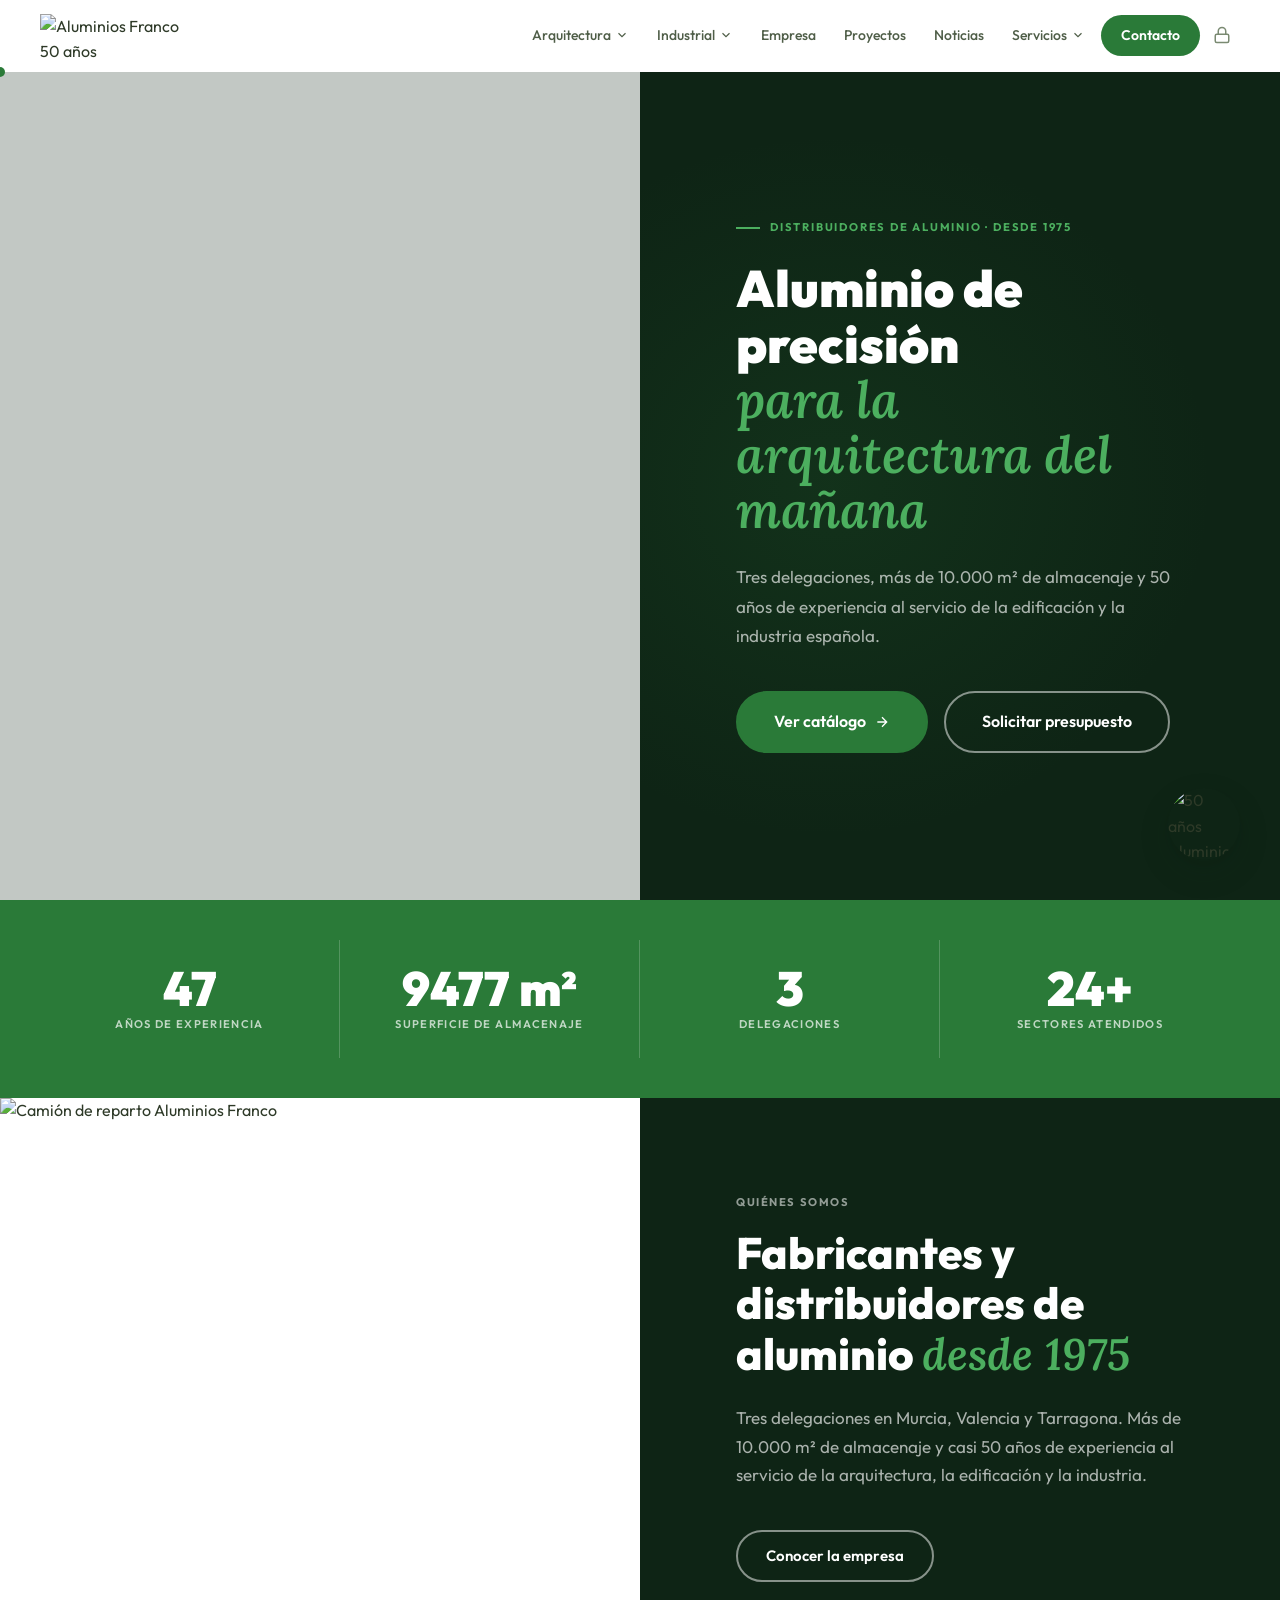
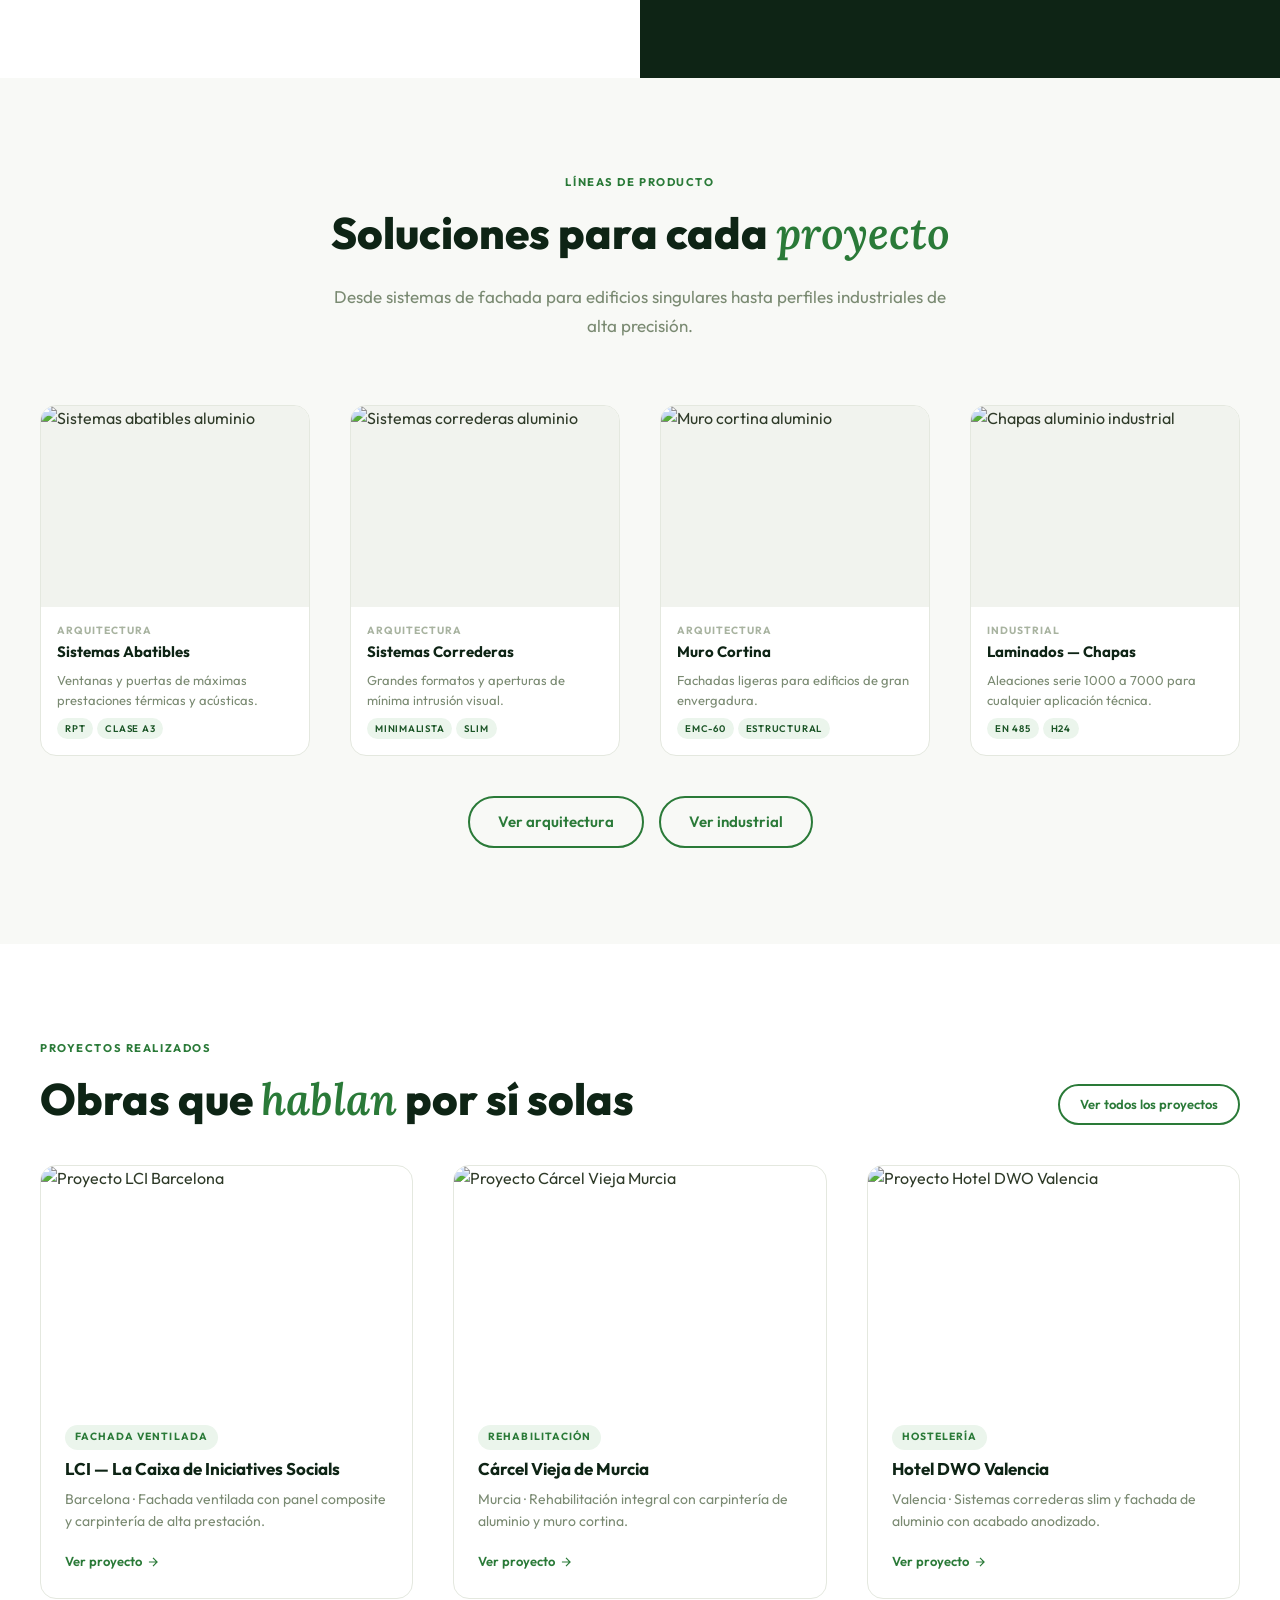
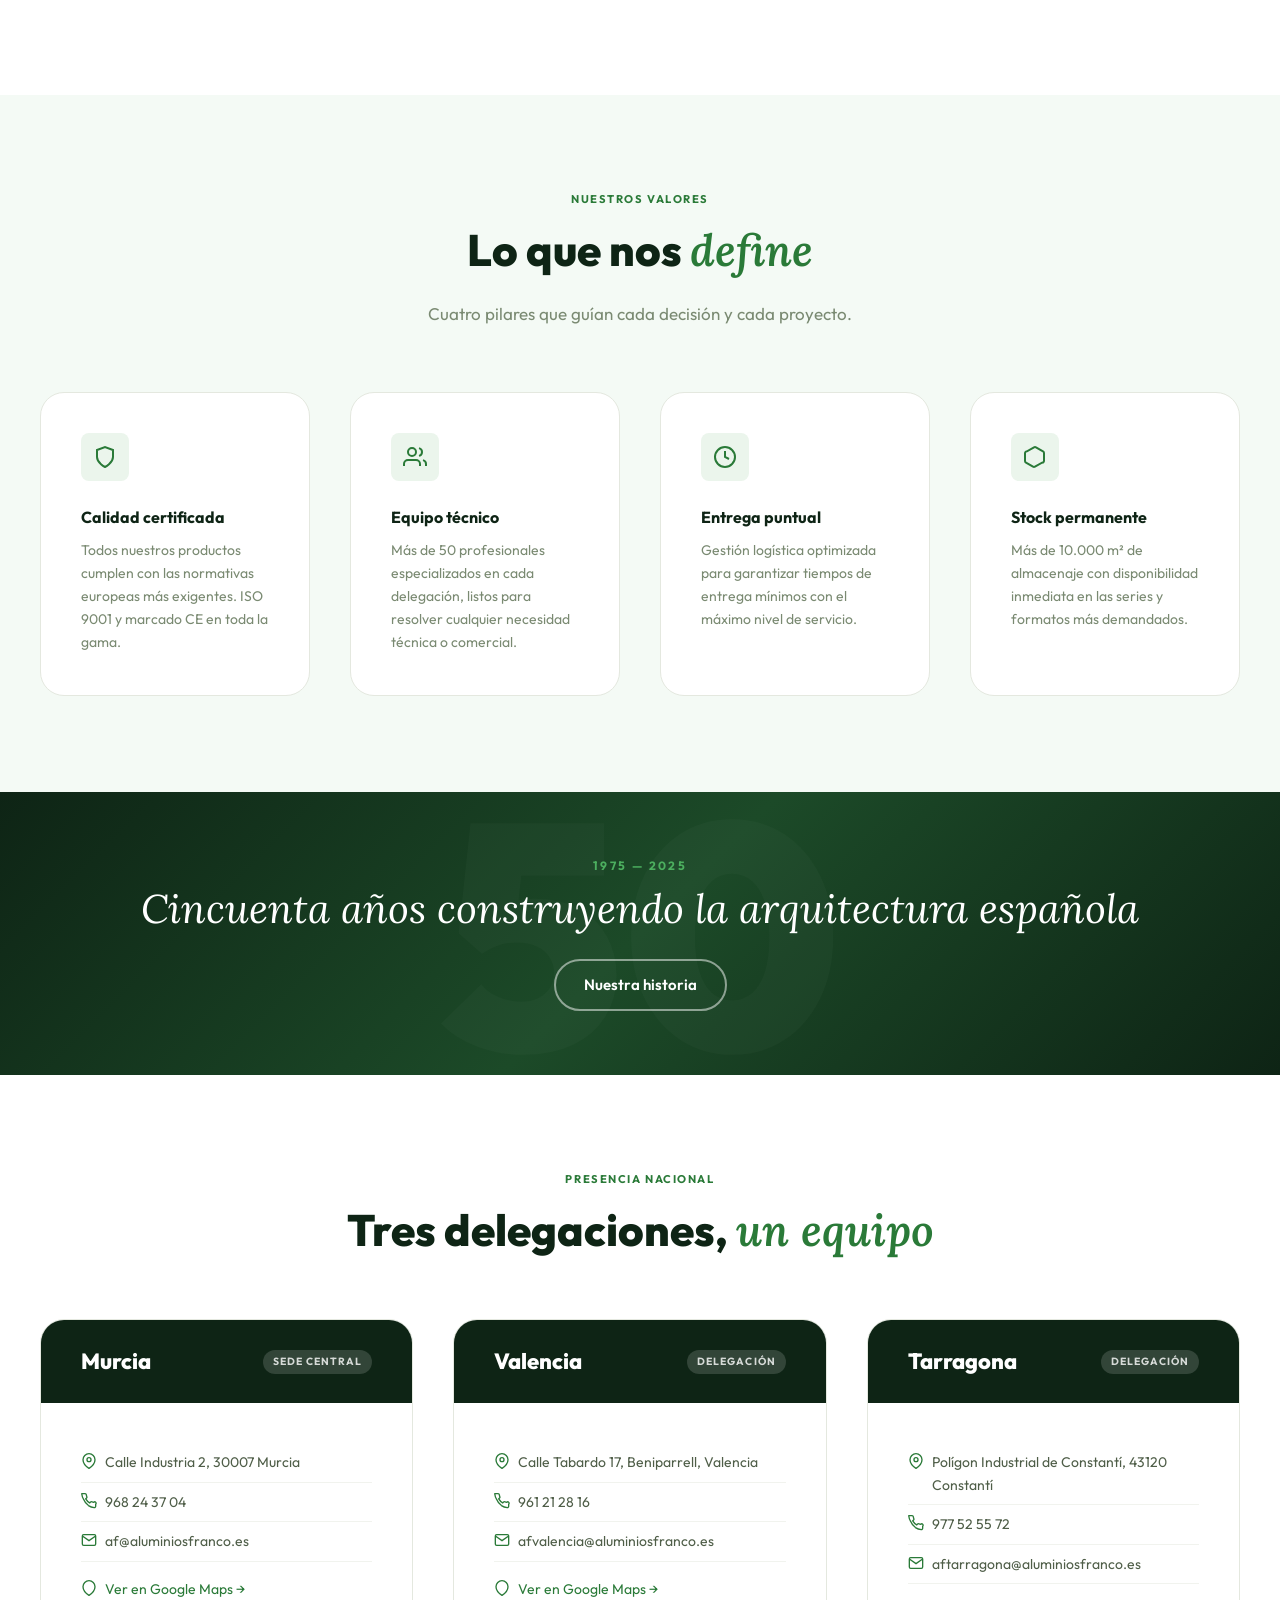
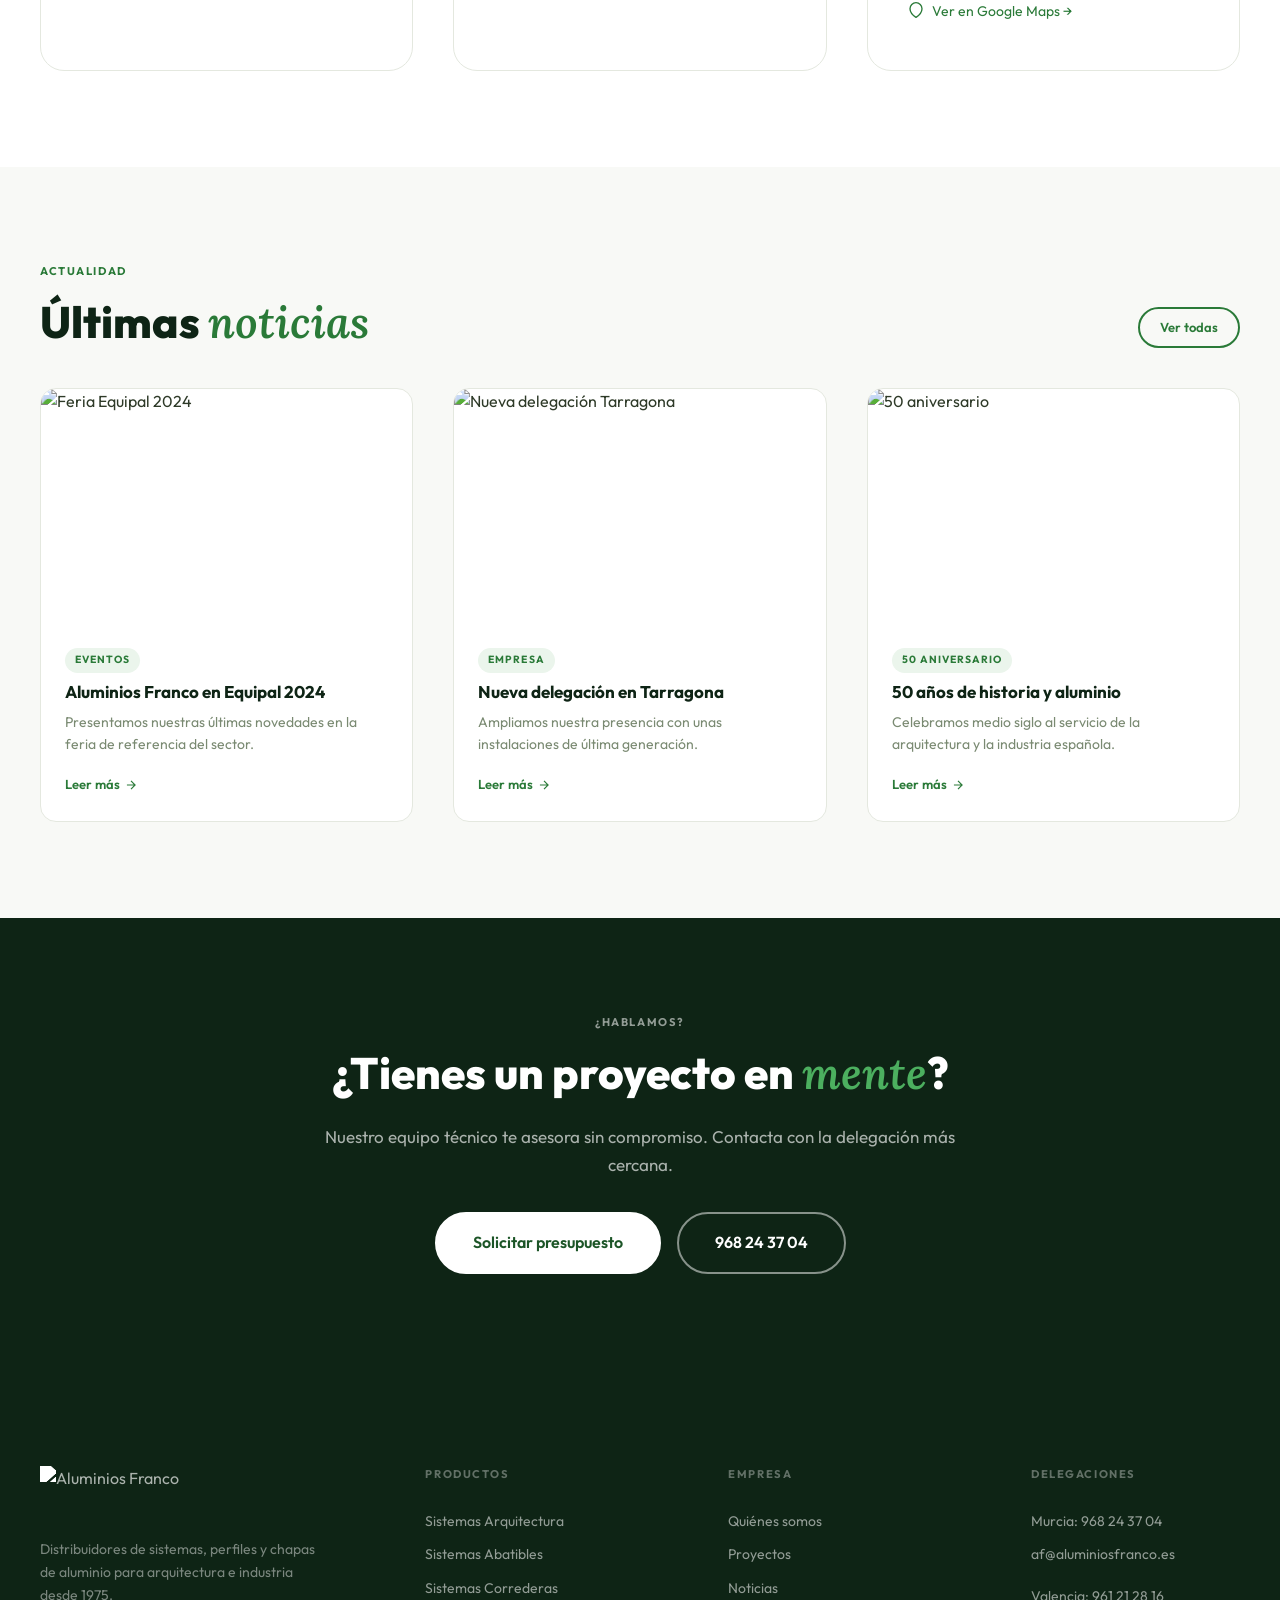
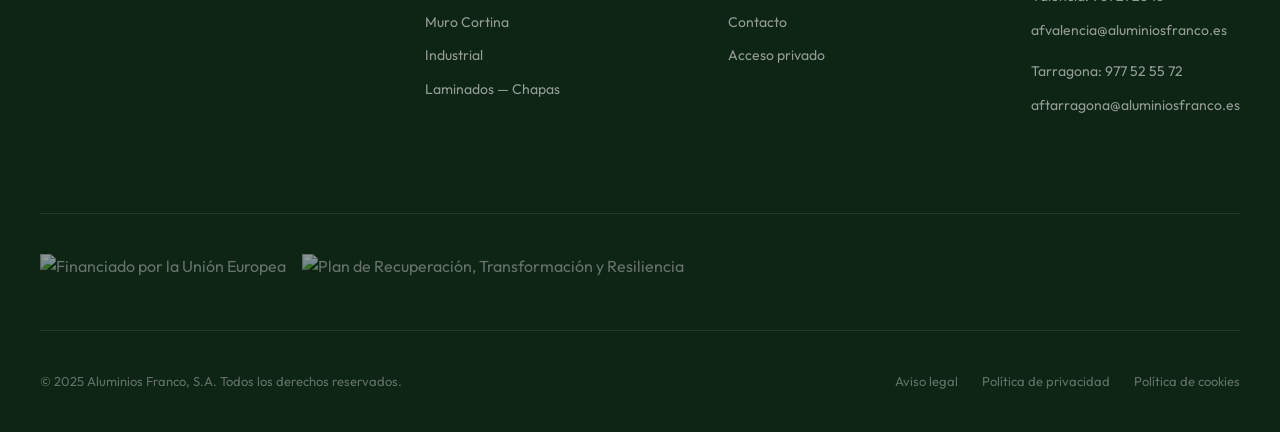
==== commit 7a854e3d: "Add files via upload" ====
--- a/index.html
+++ b/index.html
@@ -3,408 +3,594 @@
 <head>
   <meta charset="UTF-8">
   <meta name="viewport" content="width=device-width, initial-scale=1.0">
-  <title>Empresa | Aluminios Franco — Fabricantes y distribuidores desde 1975</title>
-  <meta name="description" content="Conoce Aluminios Franco, S.A. Desde 1975 fabricantes y distribuidores de aluminio con 3 delegaciones y más de 10.000 m² de almacenaje.">
+  <title>Aluminios Franco — Distribuidores de aluminio desde 1975</title>
+  <meta name="description" content="Aluminios Franco, S.A. Distribuidores de sistemas, perfiles y chapas de aluminio para arquitectura e industria. Tres delegaciones: Murcia, Valencia y Tarragona.">
+  <meta name="keywords" content="aluminio, perfiles aluminio, sistemas aluminio, arquitectura aluminio, distribuidores aluminio España">
+  <meta property="og:title" content="Aluminios Franco — Distribuidores de aluminio desde 1975">
+  <meta property="og:description" content="50 años al servicio de la arquitectura y la industria. Tres delegaciones, más de 10.000 m² de almacenaje.">
+  <meta property="og:type" content="website">
+  <link rel="canonical" href="https://afcatalunya.github.io/afweb/">
   <link rel="stylesheet" href="css/main.css">
-  <style>
-    /* ---- HERO EMPRESA ---- */
-    .empresa-hero {
-      padding-top: var(--nav-h);
-      display: grid; grid-template-columns: 1fr 1fr; min-height: 520px;
-    }
-    .empresa-hero__img { position: relative; overflow: hidden; }
-    .empresa-hero__img img { width: 100%; height: 100%; object-fit: cover; }
-    .empresa-hero__content {
-      background: var(--c-green-deep); padding: 80px 60px;
-      display: flex; flex-direction: column; justify-content: center;
-    }
-    .empresa-hero__content h1 {
-      font-size: clamp(2rem, 3vw, 3rem); font-weight: 800;
-      color: var(--c-white); line-height: 1.15; margin-bottom: 20px;
-    }
-    .empresa-hero__content h1 em {
-      font-family: var(--f-accent); font-style: italic;
-      color: var(--c-green-mid);
-    }
-    .empresa-hero__content p {
-      font-size: 1.0625rem; color: rgba(255,255,255,.75);
-      line-height: 1.7; margin-bottom: 32px;
-    }
-    /* ---- HISTORIA ---- */
-    .historia { padding: 100px 0; }
-    .historia__grid { display: grid; grid-template-columns: 1fr 1fr; gap: 80px; align-items: center; }
-    .historia__text h2 { font-size: 2rem; font-weight: 800; color: var(--c-green-deep); margin-bottom: 20px; }
-    .historia__text p { font-size: .9375rem; color: var(--c-gray-600); line-height: 1.75; margin-bottom: 16px; }
-    .historia__img { border-radius: var(--radius-xl); overflow: hidden; box-shadow: var(--shadow-lg); }
-    .historia__img img { width: 100%; height: 380px; object-fit: cover; }
-    /* ---- VALORES ---- */
-    .valores { background: var(--c-off-white); padding: 80px 0; }
-    .valores__header { text-align: center; margin-bottom: 56px; }
-    /* ---- CALIDAD ---- */
-    .calidad-section { padding: 100px 0; }
-    .calidad-section__grid { display: grid; grid-template-columns: 1fr 1fr; gap: 80px; align-items: center; }
-    .calidad-section__img { border-radius: var(--radius-xl); overflow: hidden; box-shadow: var(--shadow-lg); order: -1; }
-    .calidad-section__img img { width: 100%; height: 380px; object-fit: cover; }
-    .calidad-section__text h2 { font-size: 2rem; font-weight: 800; color: var(--c-green-deep); margin-bottom: 8px; }
-    .calidad-section__text h3 { font-size: 1.5rem; font-weight: 300; color: var(--c-green-mid); margin-bottom: 20px; font-style: italic; font-family: var(--f-accent); }
-    .calidad-section__text p { font-size: .9375rem; color: var(--c-gray-600); line-height: 1.75; margin-bottom: 16px; }
-    .calidad-section__pills { display: flex; flex-wrap: wrap; gap: 10px; margin-top: 24px; }
-    .pill {
-      padding: 6px 16px; border-radius: 100px;
-      background: var(--c-green-light); color: var(--c-green-dark);
-      font-size: .8rem; font-weight: 600;
-    }
-    /* ---- TIMELINE ---- */
-    .timeline { padding: 80px 0; background: var(--c-green-deep); }
-    .timeline__header { text-align: center; margin-bottom: 56px; }
-    .timeline__grid { display: grid; grid-template-columns: repeat(4,1fr); gap: 0; position: relative; }
-    .timeline__grid::before {
-      content: ''; position: absolute; top: 28px; left: 12.5%; right: 12.5%;
-      height: 2px; background: rgba(255,255,255,.15);
-    }
-    .timeline__item { text-align: center; padding: 0 16px; }
-    .timeline__dot {
-      width: 56px; height: 56px; border-radius: 50%;
-      background: var(--c-green); border: 3px solid var(--c-green-mid);
-      display: flex; align-items: center; justify-content: center;
-      margin: 0 auto 16px; font-size: .75rem; font-weight: 800;
-      color: var(--c-white); position: relative; z-index: 1;
-    }
-    .timeline__item h4 { font-size: .9375rem; font-weight: 700; color: var(--c-white); margin-bottom: 8px; }
-    .timeline__item p { font-size: .8rem; color: rgba(255,255,255,.6); line-height: 1.5; }
-    /* ---- DELEGACIONES ---- */
-    .delegaciones { padding: 80px 0; }
-    .delegaciones__header { text-align: center; margin-bottom: 56px; }
-    /* RESPONSIVE */
-    @media (max-width: 768px) {
-      .empresa-hero { grid-template-columns: 1fr; }
-      .empresa-hero__img { height: 280px; }
-      .empresa-hero__content { padding: 40px 24px; }
-      .historia__grid, .calidad-section__grid { grid-template-columns: 1fr; }
-      .calidad-section__img { order: 0; }
-      .timeline__grid { grid-template-columns: 1fr 1fr; }
-      .timeline__grid::before { display: none; }
-    }
-  </style>
+  <script type="application/ld+json">
+  {"@context":"https://schema.org","@type":"Organization","name":"Aluminios Franco, S.A.","url":"https://afcatalunya.github.io/afweb/","logo":"https://aluminiosfranco.es/wp-content/uploads/LOGO-50-anos-AF-positivo.svg","foundingDate":"1975","address":{"@type":"PostalAddress","streetAddress":"Calle Industria 2","addressLocality":"Murcia","postalCode":"30007","addressCountry":"ES"},"telephone":"+34968243704","email":"af@aluminiosfranco.es"}
+  </script>
 </head>
 <body>
 
 <div id="scroll-progress"></div>
-<div id="cursor"></div>
-
-<!-- NAVEGACIÓN -->
-<nav class="nav">
+<div id="cursor" aria-hidden="true"></div>
+
+<!-- ═══════════════════════════════════════════ NAV ═══ -->
+<nav class="nav" role="navigation" aria-label="Navegación principal">
   <div class="nav__inner">
-    <a href="index.html" class="nav__logo">
-      <img src="https://aluminiosfranco.es/wp-content/uploads/LOGO-50-anos-AF-positivo.svg" alt="Aluminios Franco">
+    <a href="index.html" class="nav__logo" aria-label="Aluminios Franco — Inicio">
+      <img src="https://aluminiosfranco.es/wp-content/uploads/LOGO-50-anos-AF-positivo.svg"
+           alt="Aluminios Franco 50 años" width="140" height="44" loading="eager">
     </a>
-    <ul class="nav__menu">
-      <li class="nav__item">
-        <a href="arquitectura.html" class="nav__link">Arquitectura <svg viewBox="0 0 24 24" fill="none" stroke="currentColor" stroke-width="2"><path d="M6 9l6 6 6-6"/></svg></a>
-        <div class="nav__dropdown nav__dropdown--wide">
+
+    <button class="nav__hamburger" aria-label="Abrir menú" aria-expanded="false">
+      <span></span><span></span><span></span>
+    </button>
+
+    <ul class="nav__menu" role="menubar">
+      <li class="nav__item" role="none">
+        <a href="arquitectura.html" class="nav__link" role="menuitem" aria-haspopup="true">
+          Arquitectura
+          <svg viewBox="0 0 24 24" fill="none" stroke="currentColor" stroke-width="2" aria-hidden="true"><path d="M6 9l6 6 6-6"/></svg>
+        </a>
+        <div class="nav__dropdown nav__dropdown--wide" role="menu">
           <div class="nav__dropdown-group">
             <div class="nav__dropdown-title">Sistemas</div>
-            <a href="arquitectura.html#abatibles" class="nav__dropdown-link">Sistemas Abatibles</a>
-            <a href="arquitectura.html#correderas" class="nav__dropdown-link">Sistemas Correderas</a>
-            <a href="arquitectura.html#proteccion-solar" class="nav__dropdown-link">Protección Solar</a>
-            <a href="arquitectura.html#barandillas" class="nav__dropdown-link">Barandillas</a>
-            <a href="arquitectura.html#muro-cortina" class="nav__dropdown-link">Muro Cortina</a>
+            <a href="arquitectura.html#abatibles"        class="nav__dropdown-link" role="menuitem">Sistemas Abatibles</a>
+            <a href="arquitectura.html#correderas"       class="nav__dropdown-link" role="menuitem">Sistemas Correderas</a>
+            <a href="arquitectura.html#proteccion-solar" class="nav__dropdown-link" role="menuitem">Protección Solar</a>
+            <a href="arquitectura.html#barandillas"      class="nav__dropdown-link" role="menuitem">Barandillas</a>
+            <a href="arquitectura.html#muro-cortina"     class="nav__dropdown-link" role="menuitem">Muro Cortina</a>
           </div>
           <div class="nav__dropdown-group">
-            <div class="nav__dropdown-title">Chapas y más</div>
-            <a href="arquitectura.html#normalizados" class="nav__dropdown-link">Normalizados</a>
-            <a href="arquitectura.html#sistemas-adicionales" class="nav__dropdown-link">Sistemas Adicionales</a>
-            <a href="arquitectura.html#panel-composite" class="nav__dropdown-link">Panel Composite</a>
-            <a href="arquitectura.html#chapas-edificacion" class="nav__dropdown-link">Chapas Edificación</a>
-          </div>
-        </div>
-      </li>
-      <li class="nav__item">
-        <a href="industrial.html" class="nav__link">Industrial <svg viewBox="0 0 24 24" fill="none" stroke="currentColor" stroke-width="2"><path d="M6 9l6 6 6-6"/></svg></a>
-        <div class="nav__dropdown">
-          <a href="industrial.html#laminados" class="nav__dropdown-link">Laminados – Chapas aluminio</a>
-          <a href="industrial.html#normalizados" class="nav__dropdown-link">Normalizados</a>
-          <a href="industrial.html#carroceria" class="nav__dropdown-link">Carrocería</a>
-          <a href="industrial.html#placa-solar" class="nav__dropdown-link">Sistema Placa Solar</a>
-          <a href="industrial.html#bobinas" class="nav__dropdown-link">Bobinas de aluminio</a>
-        </div>
-      </li>
-      <li class="nav__item"><a href="empresa.html" class="nav__link active">Empresa</a></li>
-      <li class="nav__item"><a href="proyectos.html" class="nav__link">Proyectos</a></li>
-      <li class="nav__item"><a href="noticias.html" class="nav__link">Noticias</a></li>
-      <li class="nav__item">
-        <a href="#" class="nav__link">Servicios <svg viewBox="0 0 24 24" fill="none" stroke="currentColor" stroke-width="2"><path d="M6 9l6 6 6-6"/></svg></a>
-        <div class="nav__dropdown">
-          <a href="calidad.html" class="nav__dropdown-link">Calidad</a>
-          <a href="bim.html" class="nav__dropdown-link">BIM</a>
-          <a href="presupuestos.html" class="nav__dropdown-link">Programa de presupuestos</a>
-          <a href="oficina-tecnica.html" class="nav__dropdown-link">Oficina técnica</a>
-          <a href="red-comercial.html" class="nav__dropdown-link">Red Comercial</a>
-        </div>
-      </li>
-      <li class="nav__item"><a href="contacto.html" class="nav__cta nav__link">Contacto</a></li>
-      <li class="nav__item"><a href="https://afcatalunya.github.io/intranet/" class="nav__lock nav__link" title="Área privada">
-        <svg width="18" height="18" viewBox="0 0 24 24" fill="none" stroke="currentColor" stroke-width="2"><rect x="3" y="11" width="18" height="11" rx="2"/><path d="M7 11V7a5 5 0 0110 0v4"/></svg>
-      </a></li>
+            <div class="nav__dropdown-title">Materiales</div>
+            <a href="arquitectura.html#normalizados"    class="nav__dropdown-link" role="menuitem">Normalizados</a>
+            <a href="arquitectura.html#chapas"          class="nav__dropdown-link" role="menuitem">Chapa Edificación</a>
+            <a href="arquitectura.html#panel-composite" class="nav__dropdown-link" role="menuitem">Panel Composite</a>
+            <a href="arquitectura.html#sistemas-adicionales" class="nav__dropdown-link" role="menuitem">Sistemas Adicionales</a>
+          </div>
+        </div>
+      </li>
+
+      <li class="nav__item" role="none">
+        <a href="industrial.html" class="nav__link" role="menuitem" aria-haspopup="true">
+          Industrial
+          <svg viewBox="0 0 24 24" fill="none" stroke="currentColor" stroke-width="2" aria-hidden="true"><path d="M6 9l6 6 6-6"/></svg>
+        </a>
+        <div class="nav__dropdown" role="menu">
+          <a href="industrial.html#chapas"       class="nav__dropdown-link" role="menuitem">Laminados — Chapas</a>
+          <a href="industrial.html#normalizados" class="nav__dropdown-link" role="menuitem">Normalizados</a>
+          <a href="industrial.html#carroceria"   class="nav__dropdown-link" role="menuitem">Carrocería</a>
+          <a href="industrial.html#placa-solar"  class="nav__dropdown-link" role="menuitem">Sistema Placa Solar</a>
+          <a href="industrial.html#bobinas"      class="nav__dropdown-link" role="menuitem">Bobinas de aluminio</a>
+        </div>
+      </li>
+
+      <li class="nav__item" role="none">
+        <a href="empresa.html" class="nav__link" role="menuitem">Empresa</a>
+      </li>
+      <li class="nav__item" role="none">
+        <a href="proyectos.html" class="nav__link" role="menuitem">Proyectos</a>
+      </li>
+      <li class="nav__item" role="none">
+        <a href="noticias.html" class="nav__link" role="menuitem">Noticias</a>
+      </li>
+
+      <li class="nav__item" role="none">
+        <a href="#" class="nav__link" role="menuitem" aria-haspopup="true">
+          Servicios
+          <svg viewBox="0 0 24 24" fill="none" stroke="currentColor" stroke-width="2" aria-hidden="true"><path d="M6 9l6 6 6-6"/></svg>
+        </a>
+        <div class="nav__dropdown" role="menu">
+          <a href="#" class="nav__dropdown-link" role="menuitem">Calidad</a>
+          <a href="#" class="nav__dropdown-link" role="menuitem">BIM</a>
+          <a href="#" class="nav__dropdown-link" role="menuitem">Presupuestos</a>
+          <a href="#" class="nav__dropdown-link" role="menuitem">Oficina Técnica</a>
+          <a href="#" class="nav__dropdown-link" role="menuitem">Red Comercial</a>
+        </div>
+      </li>
+
+      <li role="none">
+        <a href="contacto.html" class="nav__cta" role="menuitem">Contacto</a>
+      </li>
+      <li role="none">
+        <a href="https://afcatalunya.github.io/intranet/" class="nav__private" target="_blank" rel="noopener" aria-label="Acceso privado — Intranet">
+          <svg viewBox="0 0 24 24" fill="none" stroke="currentColor" stroke-width="2" aria-hidden="true">
+            <rect x="3" y="11" width="18" height="11" rx="2" ry="2"/><path d="M7 11V7a5 5 0 0110 0v4"/>
+          </svg>
+        </a>
+      </li>
     </ul>
-    <button class="nav__hamburger" aria-label="Menú">
-      <span></span><span></span><span></span>
-    </button>
   </div>
 </nav>
 
-<!-- HERO EMPRESA -->
-<section class="empresa-hero">
-  <div class="empresa-hero__img">
-    <img src="https://aluminiosfranco.es/wp-content/uploads/2014_03_21_17_05_39_002-1-1024x683.webp" alt="Almacén Aluminios Franco" loading="eager">
-  </div>
-  <div class="empresa-hero__content">
-    <span class="section-label" style="color:var(--c-green-mid)">Quiénes somos</span>
-    <h1>Fabricantes y distribuidores de aluminio<br><em>desde 1975</em></h1>
-    <p>Tres delegaciones, más de 10.000 m² de almacenaje y casi 50 años de experiencia al servicio de la arquitectura, la edificación y la industria.</p>
-    <a href="contacto.html" class="btn btn--white" style="align-self:flex-start">Contactar con nosotros →</a>
-  </div>
-</section>
-
-<!-- STATS -->
-<div class="stats-strip">
+<!-- ═══════════════════════════════════════════ HERO ═══ -->
+<section class="hero" aria-label="Presentación principal">
+  <div class="hero__visual" aria-hidden="true">
+    <div class="hero__bg"></div>
+  </div>
+  <div class="hero__content">
+    <span class="hero__eyebrow">Distribuidores de aluminio · Desde 1975</span>
+    <h1 class="hero__title">
+      Aluminio de precisión
+      <em>para la arquitectura del mañana</em>
+    </h1>
+    <p class="hero__text">
+      Tres delegaciones, más de 10.000 m² de almacenaje y 50 años de experiencia
+      al servicio de la edificación y la industria española.
+    </p>
+    <div class="hero__actions">
+      <a href="arquitectura.html" class="btn btn--primary btn--lg">
+        Ver catálogo
+        <svg viewBox="0 0 24 24" fill="none" stroke="currentColor" stroke-width="2" aria-hidden="true"><path d="M5 12h14M12 5l7 7-7 7"/></svg>
+      </a>
+      <a href="contacto.html" class="btn btn--outline-white btn--lg">Solicitar presupuesto</a>
+    </div>
+  </div>
+</section>
+
+<!-- ═══════════════════════════════════════════ STATS ═══ -->
+<section class="stats-strip" aria-label="Cifras de la empresa">
   <div class="container">
     <div class="stats-strip__grid">
       <div class="stats-strip__item">
-        <div class="stats-strip__num"><span data-count="50" data-suffix="+">0</span></div>
-        <div class="stats-strip__label">Años de experiencia</div>
+        <span class="stats-strip__number" data-count="50" data-suffix="">50</span>
+        <span class="stats-strip__label">Años de experiencia</span>
       </div>
       <div class="stats-strip__item">
-        <div class="stats-strip__num"><span data-count="10000" data-suffix=" m²">0</span></div>
-        <div class="stats-strip__label">Superficie de almacenaje</div>
+        <span class="stats-strip__number" data-count="10000" data-suffix=" m²">10.000 m²</span>
+        <span class="stats-strip__label">Superficie de almacenaje</span>
       </div>
       <div class="stats-strip__item">
-        <div class="stats-strip__num"><span data-count="3" data-suffix="">0</span></div>
-        <div class="stats-strip__label">Delegaciones</div>
+        <span class="stats-strip__number" data-count="3" data-suffix="">3</span>
+        <span class="stats-strip__label">Delegaciones</span>
       </div>
       <div class="stats-strip__item">
-        <div class="stats-strip__num"><span data-count="20" data-suffix="+">0</span></div>
-        <div class="stats-strip__label">Sectores atendidos</div>
-      </div>
-    </div>
-  </div>
-</div>
-
-<!-- NUESTRA HISTORIA -->
-<section class="historia">
-  <div class="container">
-    <div class="historia__grid stagger">
-      <div class="historia__text">
-        <span class="section-label">Nuestra historia</span>
-        <h2>Casi medio siglo dando forma al aluminio</h2>
-        <p>Somos una empresa que desde 1975 trabajamos como fabricantes y distribuidores de aluminio en sus diferentes aplicaciones: arquitectura, edificación, industria, transporte… convirtiéndonos en una de las empresas referentes en el mercado, con presencia en más de 20 sectores.</p>
-        <p>Poseemos una amplia gama de perfilería y chapa que, al cabo de casi 50 años de experiencia, hemos ido ampliando y completando de acuerdo con las necesidades del sector. Nuestros productos son fabricados por empresas de gran prestigio, líderes en el tratamiento y extrusión del aluminio.</p>
-        <p>Desde nuestros centros de distribución situados en el litoral mediterráneo, damos servicio a toda la península ibérica.</p>
-        <div style="margin-top:28px">
-          <a href="proyectos.html" class="btn btn--primary">Ver nuestros proyectos →</a>
-        </div>
-      </div>
-      <div class="historia__img">
-        <img src="https://aluminiosfranco.es/wp-content/uploads/man-reading-newspaper-1024x683.webp" alt="Historia Aluminios Franco" loading="lazy">
-      </div>
-    </div>
-  </div>
-</section>
-
-<!-- NUESTROS VALORES -->
-<section class="valores">
-  <div class="container">
-    <div class="valores__header">
-      <span class="section-label">Nuestros valores</span>
-      <h2 class="section-title">Lo que nos define</h2>
-      <p class="section-subtitle">Cuatro pilares que guían cada decisión y cada proyecto.</p>
-    </div>
-    <div class="grid-4 stagger">
-      <div class="value-card">
-        <div class="value-card__icon">🤝</div>
-        <h3>Cercanía y Transparencia</h3>
-        <p>Conectamos contigo de manera cercana y transparente para brindarte la mejor experiencia en suministro de productos de aluminio.</p>
-      </div>
-      <div class="value-card">
-        <div class="value-card__icon">🎯</div>
-        <h3>Accesibilidad Multinivel</h3>
-        <p>Estamos aquí para atender tus necesidades sin importar el tamaño de tu proyecto. Tu satisfacción es nuestra prioridad absoluta.</p>
-      </div>
-      <div class="value-card">
-        <div class="value-card__icon">⭐</div>
-        <h3>Confianza y Compromiso</h3>
-        <p>Nuestra integridad y compromiso con la excelencia aseguran que puedas confiar en nosotros para obtener productos de calidad.</p>
-      </div>
-      <div class="value-card">
-        <div class="value-card__icon">🌱</div>
-        <h3>Sostenibilidad Responsable</h3>
-        <p>Apostamos por el aluminio, material 100% reciclable. Nuestros proyectos se realizan con el menor impacto ambiental posible.</p>
-      </div>
-    </div>
-  </div>
-</section>
-
-<!-- CALIDAD Y FILOSOFÍA -->
-<section class="calidad-section">
-  <div class="container">
-    <div class="calidad-section__grid stagger">
-      <div class="calidad-section__img">
-        <img src="https://aluminiosfranco.es/wp-content/uploads/imagen-1-1024x683.webp" alt="Calidad Aluminios Franco" loading="lazy">
-      </div>
-      <div class="calidad-section__text">
-        <span class="section-label">Calidad</span>
-        <h2>Una infinidad</h2>
-        <h3>de posibilidades</h3>
-        <p>Contamos con productos pioneros y de gran calidad, con la capacidad de adaptarnos a los nuevos usos y necesidades que puedan surgir dentro del sector del aluminio.</p>
-        <p><strong>Nuestra filosofía</strong> como fabricantes y distribuidores es, sin duda, ofrecer la mayor calidad, comodidad y satisfacción en todos nuestros servicios.</p>
-        <p><strong>Medio ambiente:</strong> Comprometidos con el entorno, apostamos por un material limpio, de mínimo mantenimiento y 100% reciclable. El reciclaje del aluminio consume solo el 5% de la energía original de producción.</p>
-        <div class="calidad-section__pills">
-          <span class="pill">100% reciclable</span>
-          <span class="pill">Bajo mantenimiento</span>
-          <span class="pill">Alta durabilidad</span>
-          <span class="pill">Economía circular</span>
-          <span class="pill">-95% CO₂ vs producción nueva</span>
-        </div>
-      </div>
-    </div>
-  </div>
-</section>
-
-<!-- TIMELINE -->
-<section class="timeline">
-  <div class="container">
-    <div class="timeline__header">
-      <span class="section-label" style="color:var(--c-green-mid)">50 años en forma</span>
-      <h2 class="section-title section-title--white">Un camino de crecimiento</h2>
-    </div>
-    <div class="timeline__grid stagger">
-      <div class="timeline__item">
-        <div class="timeline__dot">1975</div>
-        <h4>Fundación</h4>
-        <p>Nace Aluminios Franco en Murcia como distribuidor de perfiles y chapas de aluminio.</p>
-      </div>
-      <div class="timeline__item">
-        <div class="timeline__dot">1990s</div>
-        <h4>Expansión</h4>
-        <p>Apertura de la delegación de Valencia y ampliación del catálogo de productos industriales.</p>
-      </div>
-      <div class="timeline__item">
-        <div class="timeline__dot">2000s</div>
-        <h4>Consolidación</h4>
-        <p>Delegación en Tarragona. Más de 10.000 m² de almacenaje total en tres centros.</p>
-      </div>
-      <div class="timeline__item">
-        <div class="timeline__dot">2025</div>
-        <h4>50 Aniversario</h4>
-        <p>Medio siglo dando forma al aluminio. Referentes en arquitectura e industria.</p>
-      </div>
-    </div>
-  </div>
-</section>
-
-<!-- DELEGACIONES -->
-<section class="delegaciones">
-  <div class="container">
-    <div class="delegaciones__header">
-      <span class="section-label">Dónde estamos</span>
-      <h2 class="section-title">Tres delegaciones,<br>un mismo compromiso</h2>
-    </div>
-    <div class="grid-3 stagger">
-      <div class="location-card">
+        <span class="stats-strip__number" data-count="25" data-suffix="+">25+</span>
+        <span class="stats-strip__label">Sectores atendidos</span>
+      </div>
+    </div>
+  </div>
+</section>
+
+<!-- ═══════════════════════════════════════════ EMPRESA SPLIT ═══ -->
+<section class="split">
+  <div class="split__img">
+    <img src="https://aluminiosfranco.es/wp-content/uploads/camion-aluminios-franco.webp"
+         alt="Camión de reparto Aluminios Franco" loading="lazy">
+  </div>
+  <div class="split__content section--dark">
+    <div>
+      <span class="eyebrow eyebrow--white">Quiénes somos</span>
+      <h2 class="section-title section-title--white">
+        Fabricantes y distribuidores de aluminio
+        <em>desde 1975</em>
+      </h2>
+      <p class="section-lead section-lead--white">
+        Tres delegaciones en Murcia, Valencia y Tarragona. Más de 10.000 m² de almacenaje
+        y casi 50 años de experiencia al servicio de la arquitectura, la edificación y la industria.
+      </p>
+      <a href="empresa.html" class="btn btn--outline-white">Conocer la empresa</a>
+    </div>
+  </div>
+</section>
+
+<!-- ═══════════════════════════════════════════ PRODUCTOS DESTACADOS ═══ -->
+<section class="section section--off" aria-label="Líneas de producto">
+  <div class="container">
+    <div class="text-center mb-2xl">
+      <span class="eyebrow" data-reveal>Líneas de producto</span>
+      <h2 class="section-title" data-reveal data-reveal-delay="1">
+        Soluciones para cada <em>proyecto</em>
+      </h2>
+      <p class="section-lead" style="margin: 0 auto;" data-reveal data-reveal-delay="2">
+        Desde sistemas de fachada para edificios singulares hasta perfiles industriales de alta precisión.
+      </p>
+    </div>
+
+    <div class="grid-4">
+      <a href="arquitectura.html#abatibles" class="product-card" data-reveal data-reveal-delay="1">
+        <img class="product-card__img"
+             src="https://aluminiosfranco.es/wp-content/uploads/ventanas-aluminio-arquitectura.webp"
+             alt="Sistemas abatibles aluminio" loading="lazy">
+        <div class="product-card__body">
+          <div class="product-card__ref">Arquitectura</div>
+          <div class="product-card__name">Sistemas Abatibles</div>
+          <p class="product-card__desc">Ventanas y puertas de máximas prestaciones térmicas y acústicas.</p>
+          <div class="product-card__tags">
+            <span class="product-card__badge">RPT</span>
+            <span class="product-card__badge">Clase A3</span>
+          </div>
+        </div>
+      </a>
+
+      <a href="arquitectura.html#correderas" class="product-card" data-reveal data-reveal-delay="2">
+        <img class="product-card__img"
+             src="https://aluminiosfranco.es/wp-content/uploads/sistemas-correderas-aluminio.webp"
+             alt="Sistemas correderas aluminio" loading="lazy">
+        <div class="product-card__body">
+          <div class="product-card__ref">Arquitectura</div>
+          <div class="product-card__name">Sistemas Correderas</div>
+          <p class="product-card__desc">Grandes formatos y aperturas de mínima intrusión visual.</p>
+          <div class="product-card__tags">
+            <span class="product-card__badge">Minimalista</span>
+            <span class="product-card__badge">Slim</span>
+          </div>
+        </div>
+      </a>
+
+      <a href="arquitectura.html#muro-cortina" class="product-card" data-reveal data-reveal-delay="3">
+        <img class="product-card__img"
+             src="https://aluminiosfranco.es/wp-content/uploads/muro-cortina-aluminio.webp"
+             alt="Muro cortina aluminio" loading="lazy">
+        <div class="product-card__body">
+          <div class="product-card__ref">Arquitectura</div>
+          <div class="product-card__name">Muro Cortina</div>
+          <p class="product-card__desc">Fachadas ligeras para edificios de gran envergadura.</p>
+          <div class="product-card__tags">
+            <span class="product-card__badge">EMC-60</span>
+            <span class="product-card__badge">Estructural</span>
+          </div>
+        </div>
+      </a>
+
+      <a href="industrial.html#chapas" class="product-card" data-reveal data-reveal-delay="4">
+        <img class="product-card__img"
+             src="https://aluminiosfranco.es/wp-content/uploads/chapas-aluminio-industrial.webp"
+             alt="Chapas aluminio industrial" loading="lazy">
+        <div class="product-card__body">
+          <div class="product-card__ref">Industrial</div>
+          <div class="product-card__name">Laminados — Chapas</div>
+          <p class="product-card__desc">Aleaciones serie 1000 a 7000 para cualquier aplicación técnica.</p>
+          <div class="product-card__tags">
+            <span class="product-card__badge">EN 485</span>
+            <span class="product-card__badge">H24</span>
+          </div>
+        </div>
+      </a>
+    </div>
+
+    <div class="text-center mt-xl" data-reveal>
+      <a href="arquitectura.html" class="btn btn--outline" style="margin-right: 12px;">Ver arquitectura</a>
+      <a href="industrial.html"   class="btn btn--outline">Ver industrial</a>
+    </div>
+  </div>
+</section>
+
+<!-- ═══════════════════════════════════════════ PROYECTOS ═══ -->
+<section class="section" aria-label="Proyectos destacados">
+  <div class="container">
+    <div style="display:flex; justify-content:space-between; align-items:flex-end; flex-wrap:wrap; gap:16px; margin-bottom:40px;">
+      <div>
+        <span class="eyebrow" data-reveal>Proyectos realizados</span>
+        <h2 class="section-title" data-reveal data-reveal-delay="1" style="margin-bottom:0;">Obras que <em>hablan</em> por sí solas</h2>
+      </div>
+      <a href="proyectos.html" class="btn btn--outline btn--sm" data-reveal>Ver todos los proyectos</a>
+    </div>
+
+    <div class="grid-3">
+      <a href="proyectos.html" class="card" data-reveal data-reveal-delay="1">
+        <img class="card__img"
+             src="https://aluminiosfranco.es/wp-content/uploads/proyecto-lci-barcelona.webp"
+             alt="Proyecto LCI Barcelona" loading="lazy">
+        <div class="card__body">
+          <span class="card__tag">Fachada ventilada</span>
+          <h3 class="card__title">LCI — La Caixa de Iniciatives Socials</h3>
+          <p class="card__text">Barcelona · Fachada ventilada con panel composite y carpintería de alta prestación.</p>
+          <span class="card__link">Ver proyecto <svg viewBox="0 0 24 24" fill="none" stroke="currentColor" stroke-width="2" aria-hidden="true"><path d="M5 12h14M12 5l7 7-7 7"/></svg></span>
+        </div>
+      </a>
+
+      <a href="proyectos.html" class="card" data-reveal data-reveal-delay="2">
+        <img class="card__img"
+             src="https://aluminiosfranco.es/wp-content/uploads/proyecto-carcel-vieja-murcia.webp"
+             alt="Proyecto Cárcel Vieja Murcia" loading="lazy">
+        <div class="card__body">
+          <span class="card__tag">Rehabilitación</span>
+          <h3 class="card__title">Cárcel Vieja de Murcia</h3>
+          <p class="card__text">Murcia · Rehabilitación integral con carpintería de aluminio y muro cortina.</p>
+          <span class="card__link">Ver proyecto <svg viewBox="0 0 24 24" fill="none" stroke="currentColor" stroke-width="2" aria-hidden="true"><path d="M5 12h14M12 5l7 7-7 7"/></svg></span>
+        </div>
+      </a>
+
+      <a href="proyectos.html" class="card" data-reveal data-reveal-delay="3">
+        <img class="card__img"
+             src="https://aluminiosfranco.es/wp-content/uploads/proyecto-hotel-dwo-valencia.webp"
+             alt="Proyecto Hotel DWO Valencia" loading="lazy">
+        <div class="card__body">
+          <span class="card__tag">Hostelería</span>
+          <h3 class="card__title">Hotel DWO Valencia</h3>
+          <p class="card__text">Valencia · Sistemas correderas slim y fachada de aluminio con acabado anodizado.</p>
+          <span class="card__link">Ver proyecto <svg viewBox="0 0 24 24" fill="none" stroke="currentColor" stroke-width="2" aria-hidden="true"><path d="M5 12h14M12 5l7 7-7 7"/></svg></span>
+        </div>
+      </a>
+    </div>
+  </div>
+</section>
+
+<!-- ═══════════════════════════════════════════ VALORES ═══ -->
+<section class="section section--pale" aria-label="Valores de la empresa">
+  <div class="container">
+    <div class="text-center mb-2xl">
+      <span class="eyebrow" data-reveal>Nuestros valores</span>
+      <h2 class="section-title" data-reveal data-reveal-delay="1">Lo que nos <em>define</em></h2>
+      <p class="section-lead" style="margin: 0 auto;" data-reveal data-reveal-delay="2">
+        Cuatro pilares que guían cada decisión y cada proyecto.
+      </p>
+    </div>
+    <div class="grid-4">
+      <div class="value-card" data-reveal data-reveal-delay="1">
+        <div class="value-card__icon">
+          <svg viewBox="0 0 24 24" fill="none" stroke="currentColor" stroke-width="2" aria-hidden="true"><path d="M12 22s8-4 8-10V5l-8-3-8 3v7c0 6 8 10 8 10z"/></svg>
+        </div>
+        <h3 class="value-card__title">Calidad certificada</h3>
+        <p class="value-card__text">Todos nuestros productos cumplen con las normativas europeas más exigentes. ISO 9001 y marcado CE en toda la gama.</p>
+      </div>
+      <div class="value-card" data-reveal data-reveal-delay="2">
+        <div class="value-card__icon">
+          <svg viewBox="0 0 24 24" fill="none" stroke="currentColor" stroke-width="2" aria-hidden="true"><path d="M17 21v-2a4 4 0 00-4-4H5a4 4 0 00-4 4v2"/><circle cx="9" cy="7" r="4"/><path d="M23 21v-2a4 4 0 00-3-3.87M16 3.13a4 4 0 010 7.75"/></svg>
+        </div>
+        <h3 class="value-card__title">Equipo técnico</h3>
+        <p class="value-card__text">Más de 50 profesionales especializados en cada delegación, listos para resolver cualquier necesidad técnica o comercial.</p>
+      </div>
+      <div class="value-card" data-reveal data-reveal-delay="3">
+        <div class="value-card__icon">
+          <svg viewBox="0 0 24 24" fill="none" stroke="currentColor" stroke-width="2" aria-hidden="true"><circle cx="12" cy="12" r="10"/><polyline points="12 6 12 12 16 14"/></svg>
+        </div>
+        <h3 class="value-card__title">Entrega puntual</h3>
+        <p class="value-card__text">Gestión logística optimizada para garantizar tiempos de entrega mínimos con el máximo nivel de servicio.</p>
+      </div>
+      <div class="value-card" data-reveal data-reveal-delay="4">
+        <div class="value-card__icon">
+          <svg viewBox="0 0 24 24" fill="none" stroke="currentColor" stroke-width="2" aria-hidden="true"><path d="M21 16V8a2 2 0 00-1-1.73l-7-4a2 2 0 00-2 0l-7 4A2 2 0 002 8v8a2 2 0 001 1.73l7 4a2 2 0 002 0l7-4A2 2 0 0021 16z"/></svg>
+        </div>
+        <h3 class="value-card__title">Stock permanente</h3>
+        <p class="value-card__text">Más de 10.000 m² de almacenaje con disponibilidad inmediata en las series y formatos más demandados.</p>
+      </div>
+    </div>
+  </div>
+</section>
+
+<!-- ═══════════════════════════════════════════ ANIVERSARIO ═══ -->
+<section class="anniversary-strip" aria-label="50 aniversario">
+  <div class="container" style="position:relative; z-index:1;">
+    <div class="anniversary-strip__year">1975 — 2025</div>
+    <p class="anniversary-strip__text">
+      Cincuenta años construyendo la arquitectura española
+    </p>
+    <div style="margin-top: 24px;">
+      <a href="empresa.html" class="btn btn--outline-white">Nuestra historia</a>
+    </div>
+  </div>
+</section>
+
+<!-- ═══════════════════════════════════════════ DELEGACIONES ═══ -->
+<section class="section" aria-label="Delegaciones">
+  <div class="container">
+    <div class="text-center mb-2xl">
+      <span class="eyebrow" data-reveal>Presencia nacional</span>
+      <h2 class="section-title" data-reveal data-reveal-delay="1">Tres delegaciones, <em>un equipo</em></h2>
+    </div>
+
+    <div class="grid-3">
+      <address class="location-card" data-reveal data-reveal-delay="1" style="font-style:normal;">
         <div class="location-card__head">
-          <h3>Murcia — Sede central</h3>
-          <span>Ctra. Alicante Km. 1,5</span>
+          <h3 class="location-card__city">Murcia</h3>
+          <span class="location-card__badge">Sede Central</span>
         </div>
         <div class="location-card__body">
-          <div class="location-card__row">
-            <svg viewBox="0 0 24 24" fill="none" stroke="currentColor" stroke-width="2"><path d="M21 10c0 7-9 13-9 13s-9-6-9-13a9 9 0 0118 0z"/><circle cx="12" cy="10" r="3"/></svg>
-            <a href="https://maps.google.com/?q=Aluminios+Franco+Murcia" target="_blank">Calle Industria 2, S/N, 30007 Murcia</a>
-          </div>
-          <div class="location-card__row">
-            <svg viewBox="0 0 24 24" fill="none" stroke="currentColor" stroke-width="2"><path d="M22 16.92v3a2 2 0 01-2.18 2 19.79 19.79 0 01-8.63-3.07A19.5 19.5 0 013.07 10.8a19.79 19.79 0 01-3.07-8.68A2 2 0 012 0h3a2 2 0 012 1.72c.127.96.361 1.903.7 2.81a2 2 0 01-.45 2.11L6.09 7.91a16 16 0 006 6l1.27-1.27a2 2 0 012.11-.45c.907.339 1.85.573 2.81.7A2 2 0 0122 14.92z"/></svg>
+          <div class="location-detail">
+            <svg viewBox="0 0 24 24" fill="none" stroke="currentColor" stroke-width="2" aria-hidden="true"><path d="M21 10c0 7-9 13-9 13s-9-6-9-13a9 9 0 0118 0z"/><circle cx="12" cy="10" r="3"/></svg>
+            <span>Calle Industria 2, 30007 Murcia</span>
+          </div>
+          <div class="location-detail">
+            <svg viewBox="0 0 24 24" fill="none" stroke="currentColor" stroke-width="2" aria-hidden="true"><path d="M22 16.92v3a2 2 0 01-2.18 2 19.79 19.79 0 01-8.63-3.07A19.5 19.5 0 014.1 9.82 19.58 19.58 0 011.07 1.2 2 2 0 013.05 1h3a2 2 0 012 1.72c.127.96.361 1.903.7 2.81a2 2 0 01-.45 2.11L7.09 8.91a16 16 0 006 6l1.27-1.27a2 2 0 012.11-.45c.907.339 1.85.573 2.81.7A2 2 0 0122 16.92z"/></svg>
             <a href="tel:+34968243704">968 24 37 04</a>
           </div>
-          <div class="location-card__row">
-            <svg viewBox="0 0 24 24" fill="none" stroke="currentColor" stroke-width="2"><path d="M4 4h16c1.1 0 2 .9 2 2v12c0 1.1-.9 2-2 2H4c-1.1 0-2-.9-2-2V6c0-1.1.9-2 2-2z"/><polyline points="22,6 12,13 2,6"/></svg>
+          <div class="location-detail">
+            <svg viewBox="0 0 24 24" fill="none" stroke="currentColor" stroke-width="2" aria-hidden="true"><path d="M4 4h16c1.1 0 2 .9 2 2v12c0 1.1-.9 2-2 2H4c-1.1 0-2-.9-2-2V6c0-1.1.9-2 2-2z"/><polyline points="22,6 12,13 2,6"/></svg>
             <a href="mailto:af@aluminiosfranco.es">af@aluminiosfranco.es</a>
           </div>
-        </div>
-      </div>
-      <div class="location-card">
+          <div class="location-detail" style="margin-top: 8px;">
+            <svg viewBox="0 0 24 24" fill="none" stroke="currentColor" stroke-width="2" aria-hidden="true"><path d="M21 10c0 7-9 13-9 13s-9-6-9-13a9 9 0 0118 0z"/></svg>
+            <a href="https://maps.google.com/?q=Calle+Industria+2,+30007+Murcia" target="_blank" rel="noopener" style="color:var(--c-green);">Ver en Google Maps →</a>
+          </div>
+        </div>
+      </address>
+
+      <address class="location-card" data-reveal data-reveal-delay="2" style="font-style:normal;">
         <div class="location-card__head">
-          <h3>Valencia</h3>
-          <span>Beniparrell</span>
+          <h3 class="location-card__city">Valencia</h3>
+          <span class="location-card__badge">Delegación</span>
         </div>
         <div class="location-card__body">
-          <div class="location-card__row">
-            <svg viewBox="0 0 24 24" fill="none" stroke="currentColor" stroke-width="2"><path d="M21 10c0 7-9 13-9 13s-9-6-9-13a9 9 0 0118 0z"/><circle cx="12" cy="10" r="3"/></svg>
-            <a href="https://maps.google.com/?q=Aluminios+Franco+Valencia" target="_blank">Calle Tabardo 17, 46469 Beniparrell, Valencia</a>
-          </div>
-          <div class="location-card__row">
-            <svg viewBox="0 0 24 24" fill="none" stroke="currentColor" stroke-width="2"><path d="M22 16.92v3a2 2 0 01-2.18 2 19.79 19.79 0 01-8.63-3.07A19.5 19.5 0 013.07 10.8a19.79 19.79 0 01-3.07-8.68A2 2 0 012 0h3a2 2 0 012 1.72c.127.96.361 1.903.7 2.81a2 2 0 01-.45 2.11L6.09 7.91a16 16 0 006 6l1.27-1.27a2 2 0 012.11-.45c.907.339 1.85.573 2.81.7A2 2 0 0122 14.92z"/></svg>
+          <div class="location-detail">
+            <svg viewBox="0 0 24 24" fill="none" stroke="currentColor" stroke-width="2" aria-hidden="true"><path d="M21 10c0 7-9 13-9 13s-9-6-9-13a9 9 0 0118 0z"/><circle cx="12" cy="10" r="3"/></svg>
+            <span>Calle Tabardo 17, Beniparrell, Valencia</span>
+          </div>
+          <div class="location-detail">
+            <svg viewBox="0 0 24 24" fill="none" stroke="currentColor" stroke-width="2" aria-hidden="true"><path d="M22 16.92v3a2 2 0 01-2.18 2 19.79 19.79 0 01-8.63-3.07A19.5 19.5 0 014.1 9.82 19.58 19.58 0 011.07 1.2 2 2 0 013.05 1h3a2 2 0 012 1.72c.127.96.361 1.903.7 2.81a2 2 0 01-.45 2.11L7.09 8.91a16 16 0 006 6l1.27-1.27a2 2 0 012.11-.45c.907.339 1.85.573 2.81.7A2 2 0 0122 16.92z"/></svg>
             <a href="tel:+34961212816">961 21 28 16</a>
           </div>
-          <div class="location-card__row">
-            <svg viewBox="0 0 24 24" fill="none" stroke="currentColor" stroke-width="2"><path d="M4 4h16c1.1 0 2 .9 2 2v12c0 1.1-.9 2-2 2H4c-1.1 0-2-.9-2-2V6c0-1.1.9-2 2-2z"/><polyline points="22,6 12,13 2,6"/></svg>
-            <a href="mailto:af@aluminiosfranco.es">af@aluminiosfranco.es</a>
-          </div>
-        </div>
-      </div>
-      <div class="location-card">
+          <div class="location-detail">
+            <svg viewBox="0 0 24 24" fill="none" stroke="currentColor" stroke-width="2" aria-hidden="true"><path d="M4 4h16c1.1 0 2 .9 2 2v12c0 1.1-.9 2-2 2H4c-1.1 0-2-.9-2-2V6c0-1.1.9-2 2-2z"/><polyline points="22,6 12,13 2,6"/></svg>
+            <a href="mailto:afvalencia@aluminiosfranco.es">afvalencia@aluminiosfranco.es</a>
+          </div>
+          <div class="location-detail" style="margin-top: 8px;">
+            <svg viewBox="0 0 24 24" fill="none" stroke="currentColor" stroke-width="2" aria-hidden="true"><path d="M21 10c0 7-9 13-9 13s-9-6-9-13a9 9 0 0118 0z"/></svg>
+            <a href="https://maps.google.com/?q=Calle+Tabardo+17,+Beniparrell,+Valencia" target="_blank" rel="noopener" style="color:var(--c-green);">Ver en Google Maps →</a>
+          </div>
+        </div>
+      </address>
+
+      <address class="location-card" data-reveal data-reveal-delay="3" style="font-style:normal;">
         <div class="location-card__head">
-          <h3>Tarragona</h3>
-          <span>Polígon Industrial Constantí</span>
+          <h3 class="location-card__city">Tarragona</h3>
+          <span class="location-card__badge">Delegación</span>
         </div>
         <div class="location-card__body">
-          <div class="location-card__row">
-            <svg viewBox="0 0 24 24" fill="none" stroke="currentColor" stroke-width="2"><path d="M21 10c0 7-9 13-9 13s-9-6-9-13a9 9 0 0118 0z"/><circle cx="12" cy="10" r="3"/></svg>
-            <a href="https://maps.google.com/?q=Aluminios+Franco+Tarragona" target="_blank">Polígon Industrial de Constantí, 43120 Tarragona</a>
-          </div>
-          <div class="location-card__row">
-            <svg viewBox="0 0 24 24" fill="none" stroke="currentColor" stroke-width="2"><path d="M22 16.92v3a2 2 0 01-2.18 2 19.79 19.79 0 01-8.63-3.07A19.5 19.5 0 013.07 10.8a19.79 19.79 0 01-3.07-8.68A2 2 0 012 0h3a2 2 0 012 1.72c.127.96.361 1.903.7 2.81a2 2 0 01-.45 2.11L6.09 7.91a16 16 0 006 6l1.27-1.27a2 2 0 012.11-.45c.907.339 1.85.573 2.81.7A2 2 0 0122 14.92z"/></svg>
+          <div class="location-detail">
+            <svg viewBox="0 0 24 24" fill="none" stroke="currentColor" stroke-width="2" aria-hidden="true"><path d="M21 10c0 7-9 13-9 13s-9-6-9-13a9 9 0 0118 0z"/><circle cx="12" cy="10" r="3"/></svg>
+            <span>Polígon Industrial de Constantí, 43120 Constantí</span>
+          </div>
+          <div class="location-detail">
+            <svg viewBox="0 0 24 24" fill="none" stroke="currentColor" stroke-width="2" aria-hidden="true"><path d="M22 16.92v3a2 2 0 01-2.18 2 19.79 19.79 0 01-8.63-3.07A19.5 19.5 0 014.1 9.82 19.58 19.58 0 011.07 1.2 2 2 0 013.05 1h3a2 2 0 012 1.72c.127.96.361 1.903.7 2.81a2 2 0 01-.45 2.11L7.09 8.91a16 16 0 006 6l1.27-1.27a2 2 0 012.11-.45c.907.339 1.85.573 2.81.7A2 2 0 0122 16.92z"/></svg>
             <a href="tel:+34977525572">977 52 55 72</a>
           </div>
-          <div class="location-card__row">
-            <svg viewBox="0 0 24 24" fill="none" stroke="currentColor" stroke-width="2"><path d="M4 4h16c1.1 0 2 .9 2 2v12c0 1.1-.9 2-2 2H4c-1.1 0-2-.9-2-2V6c0-1.1.9-2 2-2z"/><polyline points="22,6 12,13 2,6"/></svg>
-            <a href="mailto:af@aluminiosfranco.es">af@aluminiosfranco.es</a>
-          </div>
-        </div>
-      </div>
-    </div>
-  </div>
-</section>
-
-<!-- FOOTER -->
-<footer class="footer">
+          <div class="location-detail">
+            <svg viewBox="0 0 24 24" fill="none" stroke="currentColor" stroke-width="2" aria-hidden="true"><path d="M4 4h16c1.1 0 2 .9 2 2v12c0 1.1-.9 2-2 2H4c-1.1 0-2-.9-2-2V6c0-1.1.9-2 2-2z"/><polyline points="22,6 12,13 2,6"/></svg>
+            <a href="mailto:aftarragona@aluminiosfranco.es">aftarragona@aluminiosfranco.es</a>
+          </div>
+          <div class="location-detail" style="margin-top: 8px;">
+            <svg viewBox="0 0 24 24" fill="none" stroke="currentColor" stroke-width="2" aria-hidden="true"><path d="M21 10c0 7-9 13-9 13s-9-6-9-13a9 9 0 0118 0z"/></svg>
+            <a href="https://maps.google.com/?q=Polígon+Industrial+Constantí,+43120+Constantí" target="_blank" rel="noopener" style="color:var(--c-green);">Ver en Google Maps →</a>
+          </div>
+        </div>
+      </address>
+    </div>
+  </div>
+</section>
+
+<!-- ═══════════════════════════════════════════ NOTICIAS ═══ -->
+<section class="section section--off" aria-label="Últimas noticias">
+  <div class="container">
+    <div style="display:flex; justify-content:space-between; align-items:flex-end; flex-wrap:wrap; gap:16px; margin-bottom:40px;">
+      <div>
+        <span class="eyebrow" data-reveal>Actualidad</span>
+        <h2 class="section-title" data-reveal data-reveal-delay="1" style="margin-bottom:0;">Últimas <em>noticias</em></h2>
+      </div>
+      <a href="noticias.html" class="btn btn--outline btn--sm">Ver todas</a>
+    </div>
+
+    <div class="grid-3">
+      <a href="noticias.html" class="card" data-reveal data-reveal-delay="1">
+        <img class="card__img"
+             src="https://aluminiosfranco.es/wp-content/uploads/Captura-de-pantalla-2024-04-01-a-las-12.38.20.webp"
+             alt="Feria Equipal 2024" loading="lazy">
+        <div class="card__body">
+          <span class="card__tag">Eventos</span>
+          <h3 class="card__title">Aluminios Franco en Equipal 2024</h3>
+          <p class="card__text">Presentamos nuestras últimas novedades en la feria de referencia del sector.</p>
+          <span class="card__link">Leer más <svg viewBox="0 0 24 24" fill="none" stroke="currentColor" stroke-width="2" aria-hidden="true"><path d="M5 12h14M12 5l7 7-7 7"/></svg></span>
+        </div>
+      </a>
+
+      <a href="noticias.html" class="card" data-reveal data-reveal-delay="2">
+        <img class="card__img"
+             src="https://aluminiosfranco.es/wp-content/uploads/nueva-delegacion-tarragona.webp"
+             alt="Nueva delegación Tarragona" loading="lazy">
+        <div class="card__body">
+          <span class="card__tag">Empresa</span>
+          <h3 class="card__title">Nueva delegación en Tarragona</h3>
+          <p class="card__text">Ampliamos nuestra presencia con unas instalaciones de última generación.</p>
+          <span class="card__link">Leer más <svg viewBox="0 0 24 24" fill="none" stroke="currentColor" stroke-width="2" aria-hidden="true"><path d="M5 12h14M12 5l7 7-7 7"/></svg></span>
+        </div>
+      </a>
+
+      <a href="noticias.html" class="card" data-reveal data-reveal-delay="3">
+        <img class="card__img"
+             src="https://aluminiosfranco.es/wp-content/uploads/50-aniversario-aluminios-franco.webp"
+             alt="50 aniversario" loading="lazy">
+        <div class="card__body">
+          <span class="card__tag">50 Aniversario</span>
+          <h3 class="card__title">50 años de historia y aluminio</h3>
+          <p class="card__text">Celebramos medio siglo al servicio de la arquitectura y la industria española.</p>
+          <span class="card__link">Leer más <svg viewBox="0 0 24 24" fill="none" stroke="currentColor" stroke-width="2" aria-hidden="true"><path d="M5 12h14M12 5l7 7-7 7"/></svg></span>
+        </div>
+      </a>
+    </div>
+  </div>
+</section>
+
+<!-- ═══════════════════════════════════════════ CTA FINAL ═══ -->
+<section class="section section--dark" aria-label="Contacto">
+  <div class="container text-center">
+    <span class="eyebrow eyebrow--white" data-reveal>¿Hablamos?</span>
+    <h2 class="section-title section-title--white" data-reveal data-reveal-delay="1">
+      ¿Tienes un proyecto en <em>mente</em>?
+    </h2>
+    <p class="section-lead section-lead--white" style="margin: 0 auto 32px;" data-reveal data-reveal-delay="2">
+      Nuestro equipo técnico te asesora sin compromiso. Contacta con la delegación más cercana.
+    </p>
+    <div style="display:flex; justify-content:center; flex-wrap:wrap; gap:16px;" data-reveal data-reveal-delay="3">
+      <a href="contacto.html" class="btn btn--white btn--lg">Solicitar presupuesto</a>
+      <a href="tel:+34968243704" class="btn btn--outline-white btn--lg">968 24 37 04</a>
+    </div>
+  </div>
+</section>
+
+<!-- ═══════════════════════════════════════════ FOOTER ═══ -->
+<footer class="footer" role="contentinfo">
   <div class="container">
     <div class="footer__grid">
-      <div class="footer__brand">
-        <img src="https://aluminiosfranco.es/wp-content/uploads/LOGO-50-anos-AF-positivo.svg" alt="Aluminios Franco">
-        <p>Fabricantes y distribuidores de aluminio desde 1975. Arquitectura, edificación e industria.</p>
-      </div>
-      <div class="footer__col">
-        <h4>Servicios</h4>
-        <ul>
-          <li><a href="calidad.html">Certificado de calidad</a></li>
-          <li><a href="bim.html">Gestión BIM</a></li>
-          <li><a href="presupuestos.html">Programa de Presupuestos</a></li>
-          <li><a href="oficina-tecnica.html">Oficina Técnica</a></li>
-          <li><a href="red-comercial.html">Red Comercial</a></li>
+      <div>
+        <img src="https://aluminiosfranco.es/wp-content/uploads/LOGO-50-anos-AF-positivo.svg"
+             alt="Aluminios Franco" class="footer__logo" loading="lazy">
+        <p class="footer__tagline">
+          Distribuidores de sistemas, perfiles y chapas de aluminio para arquitectura e industria desde 1975.
+        </p>
+      </div>
+      <div>
+        <div class="footer__title">Productos</div>
+        <ul class="footer__links">
+          <li><a href="arquitectura.html">Sistemas Arquitectura</a></li>
+          <li><a href="arquitectura.html#abatibles">Sistemas Abatibles</a></li>
+          <li><a href="arquitectura.html#correderas">Sistemas Correderas</a></li>
+          <li><a href="arquitectura.html#muro-cortina">Muro Cortina</a></li>
+          <li><a href="industrial.html">Industrial</a></li>
+          <li><a href="industrial.html#chapas">Laminados — Chapas</a></li>
         </ul>
       </div>
-      <div class="footer__col">
-        <h4>Murcia</h4>
-        <ul>
-          <li><a href="tel:+34968243704">968 24 37 04</a></li>
+      <div>
+        <div class="footer__title">Empresa</div>
+        <ul class="footer__links">
+          <li><a href="empresa.html">Quiénes somos</a></li>
+          <li><a href="proyectos.html">Proyectos</a></li>
+          <li><a href="noticias.html">Noticias</a></li>
+          <li><a href="contacto.html">Contacto</a></li>
+          <li><a href="https://afcatalunya.github.io/intranet/" target="_blank" rel="noopener">Acceso privado</a></li>
+        </ul>
+      </div>
+      <div>
+        <div class="footer__title">Delegaciones</div>
+        <ul class="footer__links">
+          <li><a href="tel:+34968243704">Murcia: 968 24 37 04</a></li>
           <li><a href="mailto:af@aluminiosfranco.es">af@aluminiosfranco.es</a></li>
-          <li><a href="#">Calle Industria 2, 30007</a></li>
+          <li style="margin-top:8px;"><a href="tel:+34961212816">Valencia: 961 21 28 16</a></li>
+          <li><a href="mailto:afvalencia@aluminiosfranco.es">afvalencia@aluminiosfranco.es</a></li>
+          <li style="margin-top:8px;"><a href="tel:+34977525572">Tarragona: 977 52 55 72</a></li>
+          <li><a href="mailto:aftarragona@aluminiosfranco.es">aftarragona@aluminiosfranco.es</a></li>
         </ul>
       </div>
-      <div class="footer__col">
-        <h4>Valencia · Tarragona</h4>
-        <ul>
-          <li><a href="tel:+34961212816">Valencia: 961 21 28 16</a></li>
-          <li><a href="tel:+34977525572">Tarragona: 977 52 55 72</a></li>
-          <li><a href="mailto:af@aluminiosfranco.es">af@aluminiosfranco.es</a></li>
-          <li><a href="mailto:af@aluminiosfranco.es">af@aluminiosfranco.es</a></li>
-   +    </div>
+
+    <div class="footer__eu">
+      <img src="https://aluminiosfranco.es/wp-content/uploads/ES-Financiado-por-la-Uni%C3%B3n-Europea_WHITE-1.webp" alt="Financiado por la Unión Europea" loading="lazy">
+      <img src="https://aluminiosfranco.es/wp-content/uploads/Logo-PRTR-tres-lineas_BLANCO-1.webp" alt="Plan de Recuperación, Transformación y Resiliencia" loading="lazy">
+    </div>
+
+    <div class="footer__bottom">
+      <span>© 2025 Aluminios Franco, S.A. Todos los derechos reservados.</span>
+      <div class="footer__bottom-links">
+        <a href="#">Aviso legal</a>
+        <a href="#">Política de privacidad</a>
+        <a href="#">Política de cookies</a>
+      </div>
+    </div>
+  </div>
+</footer>
+
+<!-- BADGE 50 AÑOS -->
+<a href="https://aluminiosfranco.es/50-aniversario/" class="badge-50" target="_blank" rel="noopener" aria-label="50 aniversario de Aluminios Franco">
+  <img src="https://aluminiosfranco.es/wp-content/uploads/LOGO-50-anos-AF-positivo-1-1.webp"
+       alt="50 años Aluminios Franco" loading="lazy">
+</a>
+
+<script src="js/main.js"></script>
+</body>
+</html>
--- a/css/main.css
+++ b/css/main.css
@@ -1,440 +1,576 @@
 /* ============================================================
-   ALUMINIOS FRANCO — Design System v3.0
-   Paleta verde corporativa + tipografía premium
+   ALUMINIOS FRANCO — Design System v4.0
+   Paleta verde corporativa · Outfit + Lora
    ============================================================ */
 
-@import url('https://fonts.googleapis.com/css2?family=Outfit:wght@300;400;500;600;700;800;900&family=Lora:ital,wght@0,400;1,400;1,500&display=swap');
-
-/* ---- VARIABLES ---- */
+@import url('https://fonts.googleapis.com/css2?family=Outfit:wght@300;400;500;600;700;800;900&family=Lora:ital,wght@0,400;0,600;1,400;1,600&display=swap');
+
 :root {
-  --c-green:       #2A7A38;
-  --c-green-dark:  #1C5527;
-  --c-green-deep:  #0E1F11;
-  --c-green-mid:   #3D9B4E;
-  --c-green-light: #EBF5EC;
-  --c-green-pale:  #F4FAF5;
-  --c-white:       #FFFFFF;
-  --c-off-white:   #F8F9F7;
-  --c-gray-100:    #F0F2EF;
-  --c-gray-200:    #DDE2DB;
-  --c-gray-400:    #9AA596;
-  --c-gray-600:    #5A6357;
-  --c-gray-800:    #2C3329;
-  --c-black:       #111410;
-
-  --f-display: 'Outfit', sans-serif;
-  --f-accent:  'Lora', serif;
-  --f-body:    'Outfit', sans-serif;
-
-  --radius-sm: 4px;
-  --radius-md: 8px;
-  --radius-lg: 16px;
-  --radius-xl: 24px;
-
-  --shadow-sm: 0 2px 8px rgba(14,31,17,.08);
-  --shadow-md: 0 8px 32px rgba(14,31,17,.12);
-  --shadow-lg: 0 24px 64px rgba(14,31,17,.18);
-
+  --c-green:        #2A7A38;
+  --c-green-dark:   #1C5527;
+  --c-green-deep:   #0E2415;
+  --c-green-mid:    #3D9B4E;
+  --c-green-light:  #EBF5EC;
+  --c-green-pale:   #F4FAF5;
+  --c-green-accent: #4CAF5F;
+  --c-white:        #FFFFFF;
+  --c-off-white:    #F8F9F6;
+  --c-gray-100:     #F1F3EE;
+  --c-gray-200:     #E4E8DF;
+  --c-gray-300:     #CDD4C6;
+  --c-gray-400:     #A8B3A0;
+  --c-gray-500:     #7A8A72;
+  --c-gray-600:     #4F5E48;
+  --c-gray-700:     #2E3A28;
+  --c-gray-900:     #0E1A0A;
+  --font-sans:      'Outfit', system-ui, sans-serif;
+  --font-serif:     'Lora', Georgia, serif;
+  --space-xs:  4px;  --space-sm: 8px;  --space-md: 16px; --space-lg: 24px;
+  --space-xl:  40px; --space-2xl: 64px; --space-3xl: 96px; --space-4xl: 128px;
+  --radius-sm:  4px; --radius-md: 8px; --radius-lg: 16px; --radius-xl: 24px; --radius-full: 999px;
+  --shadow-sm:  0 1px 3px rgba(14,36,21,.08), 0 1px 2px rgba(14,36,21,.06);
+  --shadow-md:  0 4px 12px rgba(14,36,21,.10), 0 2px 6px rgba(14,36,21,.06);
+  --shadow-lg:  0 12px 32px rgba(14,36,21,.14), 0 4px 12px rgba(14,36,21,.08);
+  --shadow-xl:  0 24px 56px rgba(14,36,21,.18), 0 8px 20px rgba(14,36,21,.10);
   --nav-h: 72px;
-  --max-w: 1280px;
-  --transition: .25s cubic-bezier(.4,0,.2,1);
-}
-
-/* ---- RESET ---- */
+  --transition:       .2s ease;
+  --transition-slow:  .4s cubic-bezier(.4,0,.2,1);
+}
+
 *, *::before, *::after { box-sizing: border-box; margin: 0; padding: 0; }
-html { font-size: 16px; scroll-behavior: smooth; -webkit-font-smoothing: antialiased; }
-body { font-family: var(--f-body); color: var(--c-gray-800); background: var(--c-white); line-height: 1.6; }
-img { max-width: 100%; display: block; }
-a { text-decoration: none; color: inherit; }
-ul { list-style: none; }
+html { scroll-behavior: smooth; }
+body {
+  font-family: var(--font-sans);
+  color: var(--c-gray-700);
+  background: var(--c-white);
+  line-height: 1.6;
+  -webkit-font-smoothing: antialiased;
+  overflow-x: hidden;
+  padding-top: var(--nav-h);
+}
+img { display: block; max-width: 100%; height: auto; }
+a { color: inherit; text-decoration: none; }
+ul, ol { list-style: none; }
 button { cursor: pointer; border: none; background: none; font-family: inherit; }
-
-/* ---- SCROLL PROGRESS ---- */
+input, textarea, select { font-family: inherit; }
+
+/* SCROLL PROGRESS */
 #scroll-progress {
-  position: fixed; top: 0; left: 0; height: 3px;
-  background: var(--c-green-mid); width: 0%; z-index: 9999;
-  transition: width .1s linear;
-}
-
-/* ---- CURSOR ---- */
+  position: fixed; top: 0; left: 0; height: 3px; width: 0%;
+  background: linear-gradient(90deg, var(--c-green), var(--c-green-accent));
+  z-index: 9999; transition: width .1s linear;
+}
+
+/* CURSOR */
 #cursor {
-  width: 12px; height: 12px; border-radius: 50%;
-  background: var(--c-green); position: fixed;
+  position: fixed; width: 10px; height: 10px;
+  background: var(--c-green); border-radius: 50%;
   pointer-events: none; z-index: 9998;
   transform: translate(-50%,-50%);
-  transition: transform .15s ease, width .2s ease, height .2s ease, background .2s ease;
-  mix-blend-mode: multiply;
-}
-#cursor.hover { width: 32px; height: 32px; background: var(--c-green-mid); opacity: .6; }
+  transition: transform .12s ease, width .2s ease, height .2s ease;
+}
+#cursor.hover {
+  width: 36px; height: 36px;
+  background: rgba(42,122,56,.15);
+  border: 2px solid var(--c-green);
+}
 @media (hover: none) { #cursor { display: none; } }
 
-/* ---- NAVEGACIÓN ---- */
+/* NAV */
 .nav {
-  position: fixed; top: 0; left: 0; right: 0; z-index: 100;
-  height: var(--nav-h); background: rgba(255,255,255,.97);
-  backdrop-filter: blur(12px);
-  border-bottom: 1px solid var(--c-gray-200);
-  transition: box-shadow var(--transition);
-}
-.nav.scrolled { box-shadow: var(--shadow-md); }
+  position: fixed; top: 0; left: 0; right: 0; height: var(--nav-h);
+  z-index: 1000; background: rgba(255,255,255,.96);
+  backdrop-filter: blur(16px); -webkit-backdrop-filter: blur(16px);
+  border-bottom: 1px solid transparent;
+  transition: border-color var(--transition), box-shadow var(--transition);
+}
+.nav.scrolled { border-bottom-color: var(--c-gray-200); box-shadow: var(--shadow-sm); }
 .nav__inner {
-  max-width: var(--max-w); margin: 0 auto; padding: 0 32px;
-  height: 100%; display: flex; align-items: center; gap: 0;
-}
-.nav__logo { display: flex; align-items: center; margin-right: auto; }
+  max-width: 1320px; margin: 0 auto; padding: 0 var(--space-xl);
+  height: 100%; display: flex; align-items: center; gap: var(--space-xl);
+}
+.nav__logo { flex-shrink: 0; display: flex; align-items: center; }
 .nav__logo img { height: 44px; width: auto; }
-.nav__menu { display: flex; align-items: center; gap: 4px; }
+.nav__menu {
+  display: flex; align-items: center; gap: var(--space-xs); margin-left: auto;
+}
 .nav__item { position: relative; }
 .nav__link {
-  display: flex; align-items: center; gap: 4px;
-  padding: 8px 14px; border-radius: var(--radius-sm);
-  font-size: .875rem; font-weight: 500; color: var(--c-gray-800);
-  transition: background var(--transition), color var(--transition);
+  display: flex; align-items: center; gap: 4px; padding: 8px 12px;
+  font-size: .875rem; font-weight: 500; color: var(--c-gray-600);
+  border-radius: var(--radius-md);
+  transition: color var(--transition), background var(--transition);
   white-space: nowrap;
 }
-.nav__link:hover, .nav__link.active { background: var(--c-green-light); color: var(--c-green-dark); }
-.nav__link svg { width: 14px; height: 14px; transition: transform var(--transition); }
+.nav__link svg { width: 14px; height: 14px; transition: transform .2s ease; flex-shrink: 0; }
+.nav__item:hover > .nav__link,
+.nav__link.active { color: var(--c-green-dark); background: var(--c-green-light); }
 .nav__item:hover > .nav__link svg { transform: rotate(180deg); }
 
-/* Dropdown */
 .nav__dropdown {
-  position: absolute; top: calc(100% + 8px); left: 0;
-  background: var(--c-white); border: 1px solid var(--c-gray-200);
-  border-radius: var(--radius-md); box-shadow: var(--shadow-lg);
-  min-width: 220px; padding: 8px;
-  opacity: 0; visibility: hidden; transform: translateY(-8px);
+  position: absolute; top: calc(100% + 8px); left: 50%;
+  transform: translateX(-50%) translateY(-8px);
+  min-width: 210px; background: var(--c-white);
+  border: 1px solid var(--c-gray-200); border-radius: var(--radius-lg);
+  box-shadow: var(--shadow-lg); padding: var(--space-sm);
+  opacity: 0; visibility: hidden;
+  transition: opacity .2s ease, transform .2s ease, visibility .2s ease;
+  pointer-events: none;
+}
+.nav__dropdown--wide { min-width: 560px; display: grid; grid-template-columns: 1fr 1fr; gap: var(--space-lg); padding: var(--space-xl); }
+.nav__item:hover .nav__dropdown {
+  opacity: 1; visibility: visible;
+  transform: translateX(-50%) translateY(0); pointer-events: auto;
+}
+.nav__dropdown-title {
+  font-size: .65rem; font-weight: 700; text-transform: uppercase; letter-spacing: .12em;
+  color: var(--c-green); padding: 0 var(--space-sm) var(--space-sm);
+  border-bottom: 1px solid var(--c-gray-100); margin-bottom: var(--space-sm);
+}
+.nav__dropdown-link {
+  display: flex; align-items: center; gap: 6px; padding: 7px var(--space-sm);
+  font-size: .8125rem; color: var(--c-gray-600); border-radius: var(--radius-sm);
   transition: all var(--transition);
 }
-.nav__item:hover > .nav__dropdown { opacity: 1; visibility: visible; transform: translateY(0); }
-.nav__dropdown--wide { min-width: 600px; display: grid; grid-template-columns: repeat(2,1fr); gap: 0; }
-.nav__dropdown-group { padding: 8px; }
-.nav__dropdown-title {
-  font-size: .7rem; font-weight: 700; text-transform: uppercase;
-  letter-spacing: .1em; color: var(--c-green); padding: 4px 8px 8px;
-  border-bottom: 1px solid var(--c-green-light); margin-bottom: 4px;
-}
-.nav__dropdown-link {
-  display: block; padding: 6px 8px; border-radius: var(--radius-sm);
-  font-size: .825rem; color: var(--c-gray-600);
-  border-left: 2px solid transparent;
-  transition: all var(--transition);
-}
-.nav__dropdown-link:hover { background: var(--c-green-light); color: var(--c-green-dark); border-left-color: var(--c-green); padding-left: 12px; }
+.nav__dropdown-link:hover { color: var(--c-green-dark); background: var(--c-green-pale); padding-left: 14px; }
 
 .nav__cta {
-  margin-left: 12px; padding: 8px 20px;
-  background: var(--c-green); color: var(--c-white) !important;
-  border-radius: 100px; font-size: .875rem; font-weight: 600;
-  transition: background var(--transition), transform var(--transition);
-}
-.nav__cta:hover { background: var(--c-green-dark) !important; transform: translateY(-1px); }
-.nav__lock {
-  margin-left: 8px; padding: 8px; border-radius: var(--radius-sm);
-  color: var(--c-gray-600); transition: color var(--transition);
-}
-.nav__lock:hover { color: var(--c-green); }
-.nav__hamburger { display: none; flex-direction: column; gap: 5px; padding: 8px; }
-.nav__hamburger span { width: 22px; height: 2px; background: var(--c-gray-800); border-radius: 2px; transition: var(--transition); display: block; }
-
-/* ---- PAGE HEADER (páginas internas) ---- */
+  display: inline-flex; align-items: center; gap: 6px;
+  padding: 9px 20px; background: var(--c-green); color: var(--c-white);
+  border-radius: var(--radius-full); font-size: .875rem; font-weight: 600;
+  transition: all var(--transition); flex-shrink: 0;
+}
+.nav__cta:hover { background: var(--c-green-dark); transform: translateY(-1px); box-shadow: 0 4px 16px rgba(42,122,56,.35); }
+
+.nav__private {
+  display: flex; align-items: center; justify-content: center;
+  width: 36px; height: 36px; border-radius: var(--radius-md);
+  color: var(--c-gray-500); transition: all var(--transition); flex-shrink: 0;
+}
+.nav__private:hover { color: var(--c-green); background: var(--c-green-light); }
+.nav__private svg { width: 18px; height: 18px; }
+
+.nav__hamburger { display: none; flex-direction: column; gap: 5px; padding: 8px; cursor: pointer; margin-left: auto; }
+.nav__hamburger span { display: block; width: 22px; height: 2px; background: var(--c-gray-700); border-radius: 2px; transition: all .3s ease; }
+.nav__hamburger.open span:nth-child(1) { transform: translateY(7px) rotate(45deg); }
+.nav__hamburger.open span:nth-child(2) { opacity: 0; }
+.nav__hamburger.open span:nth-child(3) { transform: translateY(-7px) rotate(-45deg); }
+
+@media (max-width: 1024px) {
+  .nav__hamburger { display: flex; }
+  .nav__menu {
+    position: fixed; top: var(--nav-h); left: 0; right: 0;
+    background: var(--c-white); border-bottom: 1px solid var(--c-gray-200);
+    flex-direction: column; align-items: stretch; gap: 0;
+    padding: var(--space-md); max-height: calc(100vh - var(--nav-h));
+    overflow-y: auto; transform: translateY(-110%); opacity: 0; visibility: hidden;
+    transition: transform .3s ease, opacity .3s ease, visibility .3s ease;
+    pointer-events: none;
+  }
+  .nav__menu.open { transform: translateY(0); opacity: 1; visibility: visible; pointer-events: auto; }
+  .nav__item { width: 100%; }
+  .nav__link { justify-content: space-between; padding: 12px var(--space-md); }
+  .nav__dropdown {
+    position: static; transform: none; box-shadow: none; border: none;
+    background: var(--c-green-pale); border-radius: var(--radius-md); margin: 4px 0; grid-template-columns: 1fr;
+  }
+  .nav__item:hover .nav__dropdown { transform: none; }
+  .nav__cta { margin: var(--space-sm) 0; justify-content: center; }
+  .nav__inner { gap: var(--space-md); }
+}
+
+/* CONTAINER */
+.container { max-width: 1320px; margin: 0 auto; padding: 0 var(--space-xl); }
+@media (max-width: 768px) { .container { padding: 0 var(--space-lg); } }
+
+/* SECTIONS */
+.section     { padding: var(--space-3xl) 0; }
+.section--sm { padding: var(--space-2xl) 0; }
+.section--lg { padding: var(--space-4xl) 0; }
+.section--dark { background: var(--c-green-deep); color: var(--c-white); }
+.section--green { background: var(--c-green); color: var(--c-white); }
+.section--off  { background: var(--c-off-white); }
+.section--pale { background: var(--c-green-pale); }
+
+/* PAGE HEADER */
 .page-header {
-  padding: calc(var(--nav-h) + 60px) 32px 60px;
   background: var(--c-green-deep);
-  text-align: center;
+  padding: var(--space-3xl) 0 var(--space-2xl);
   position: relative; overflow: hidden;
 }
 .page-header::before {
   content: ''; position: absolute; inset: 0;
-  background: repeating-linear-gradient(
-    45deg, transparent, transparent 40px,
-    rgba(255,255,255,.015) 40px, rgba(255,255,255,.015) 41px
-  );
-}
-.page-header__inner { max-width: var(--max-w); margin: 0 auto; position: relative; }
-.page-header__label {
-  display: inline-block; padding: 4px 14px; border-radius: 100px;
-  background: rgba(255,255,255,.1); border: 1px solid rgba(255,255,255,.2);
-  font-size: .75rem; font-weight: 600; text-transform: uppercase;
-  letter-spacing: .12em; color: rgba(255,255,255,.7); margin-bottom: 16px;
-}
-.page-header h1 {
-  font-size: clamp(2.5rem, 5vw, 4rem); font-weight: 800;
-  color: var(--c-white); line-height: 1.1; margin-bottom: 16px;
-}
-.page-header p {
-  font-size: 1.125rem; color: rgba(255,255,255,.7);
-  max-width: 600px; margin: 0 auto;
-  font-family: var(--f-accent); font-style: italic;
-}
-.page-header__breadcrumb {
-  display: flex; justify-content: center; gap: 8px; align-items: center;
-  margin-top: 24px; font-size: .8rem; color: rgba(255,255,255,.5);
-}
-.page-header__breadcrumb a { color: rgba(255,255,255,.6); transition: color var(--transition); }
-.page-header__breadcrumb a:hover { color: var(--c-white); }
-.page-header__breadcrumb span { opacity: .4; }
-
-/* ---- CONTENEDOR ---- */
-.container { max-width: var(--max-w); margin: 0 auto; padding: 0 32px; }
-.section { padding: 80px 0; }
-.section--alt { background: var(--c-off-white); }
-.section--dark { background: var(--c-green-deep); color: var(--c-white); }
-.section-label {
-  display: inline-block; font-size: .7rem; font-weight: 700;
-  text-transform: uppercase; letter-spacing: .15em; color: var(--c-green);
-  margin-bottom: 12px;
-}
+  background: radial-gradient(ellipse at 70% 50%, rgba(42,122,56,.22) 0%, transparent 60%);
+}
+.page-header__content { position: relative; z-index: 1; }
+.page-header__eyebrow {
+  font-size: .7rem; font-weight: 700; text-transform: uppercase;
+  letter-spacing: .14em; color: var(--c-green-accent); margin-bottom: var(--space-md);
+}
+.page-header__title {
+  font-size: clamp(2rem, 5vw, 3.5rem); font-weight: 900;
+  color: var(--c-white); line-height: 1.1; margin-bottom: var(--space-lg);
+}
+.page-header__sub {
+  font-family: var(--font-serif); font-style: italic;
+  font-size: 1.125rem; color: rgba(255,255,255,.6);
+  max-width: 600px; line-height: 1.65;
+}
+
+/* EYEBROW / TITLES */
+.eyebrow {
+  font-size: .7rem; font-weight: 700; text-transform: uppercase;
+  letter-spacing: .14em; color: var(--c-green); margin-bottom: var(--space-md);
+  display: block;
+}
+.eyebrow--white { color: rgba(255,255,255,.55); }
 .section-title {
-  font-size: clamp(1.75rem, 3vw, 2.75rem); font-weight: 800;
-  color: var(--c-green-deep); line-height: 1.15; margin-bottom: 16px;
+  font-size: clamp(1.75rem, 4vw, 2.75rem); font-weight: 800;
+  color: var(--c-green-deep); line-height: 1.15; margin-bottom: var(--space-lg);
 }
 .section-title--white { color: var(--c-white); }
-.section-subtitle {
-  font-size: 1.0625rem; color: var(--c-gray-600); max-width: 560px;
-  font-family: var(--f-accent); font-style: italic;
-}
-.section-subtitle--white { color: rgba(255,255,255,.7); }
-
-/* ---- BOTONES ---- */
+.section-title em {
+  font-family: var(--font-serif); font-style: italic; font-weight: 600;
+  color: var(--c-green);
+}
+.section-title--white em { color: var(--c-green-accent); }
+.section-lead {
+  font-size: 1.0625rem; color: var(--c-gray-500);
+  max-width: 640px; line-height: 1.7; margin-bottom: var(--space-xl);
+}
+.section-lead--white { color: rgba(255,255,255,.65); }
+
+/* BUTTONS */
 .btn {
   display: inline-flex; align-items: center; gap: 8px;
-  padding: 12px 28px; border-radius: 100px;
-  font-size: .875rem; font-weight: 600; letter-spacing: .01em;
-  transition: all var(--transition); position: relative; overflow: hidden;
-}
-.btn--primary { background: var(--c-green); color: var(--c-white); }
-.btn--primary:hover { background: var(--c-green-dark); transform: translateY(-2px); box-shadow: 0 8px 24px rgba(42,122,56,.3); }
-.btn--outline { background: transparent; color: var(--c-green); border: 1.5px solid var(--c-green); }
-.btn--outline:hover { background: var(--c-green); color: var(--c-white); }
-.btn--white { background: var(--c-white); color: var(--c-green-dark); }
-.btn--white:hover { background: var(--c-green-light); transform: translateY(-2px); }
-.btn--ghost { background: rgba(255,255,255,.1); color: var(--c-white); border: 1px solid rgba(255,255,255,.2); }
-.btn--ghost:hover { background: rgba(255,255,255,.2); }
-.btn svg { width: 16px; height: 16px; transition: transform var(--transition); }
-.btn:hover svg { transform: translateX(3px); }
-
-/* ---- CARDS DE PRODUCTO ---- */
-.product-card {
-  background: var(--c-white); border-radius: var(--radius-lg);
-  overflow: hidden; border: 1px solid var(--c-gray-200);
-  transition: all var(--transition); position: relative;
-}
-.product-card:hover { transform: translateY(-6px); box-shadow: var(--shadow-lg); border-color: var(--c-green-mid); }
-.product-card__img { aspect-ratio: 4/3; overflow: hidden; background: var(--c-gray-100); }
-.product-card__img img { width: 100%; height: 100%; object-fit: cover; transition: transform .4s ease; }
-.product-card:hover .product-card__img img { transform: scale(1.05); }
-.product-card__badge {
-  position: absolute; top: 12px; left: 12px;
-  background: var(--c-green); color: var(--c-white);
-  font-size: .65rem; font-weight: 700; text-transform: uppercase;
-  letter-spacing: .1em; padding: 3px 10px; border-radius: 100px;
-}
-.product-card__body { padding: 20px; }
-.product-card__body h3 { font-size: 1.0625rem; font-weight: 700; margin-bottom: 8px; color: var(--c-green-deep); }
-.product-card__body p { font-size: .875rem; color: var(--c-gray-600); line-height: 1.5; margin-bottom: 16px; }
-.product-card__link {
-  font-size: .8rem; font-weight: 600; color: var(--c-green);
-  display: flex; align-items: center; gap: 4px;
-  transition: gap var(--transition);
-}
-.product-card:hover .product-card__link { gap: 8px; }
-
-/* ---- CARDS DE PROYECTO ---- */
-.project-card {
-  position: relative; overflow: hidden; border-radius: var(--radius-lg);
-  aspect-ratio: 4/3; cursor: pointer;
-}
-.project-card img { width: 100%; height: 100%; object-fit: cover; transition: transform .5s ease; }
-.project-card:hover img { transform: scale(1.08); }
-.project-card__overlay {
-  position: absolute; inset: 0;
-  background: linear-gradient(to top, rgba(14,31,17,.85) 0%, transparent 60%);
-  display: flex; flex-direction: column; justify-content: flex-end;
-  padding: 24px;
-}
-.project-card__tag {
-  font-size: .65rem; font-weight: 700; text-transform: uppercase;
-  letter-spacing: .12em; color: var(--c-green-mid); margin-bottom: 6px;
-}
-.project-card h3 { font-size: 1rem; font-weight: 700; color: var(--c-white); line-height: 1.3; }
-
-/* ---- FAMILIA/SUBFAMILIA CARD ---- */
-.family-card {
-  background: var(--c-white); border-radius: var(--radius-lg);
-  border: 1px solid var(--c-gray-200); padding: 28px;
-  transition: all var(--transition);
-}
-.family-card:hover { border-color: var(--c-green); box-shadow: var(--shadow-md); transform: translateY(-4px); }
-.family-card__icon {
-  width: 48px; height: 48px; background: var(--c-green-light);
-  border-radius: var(--radius-md); display: flex; align-items: center;
-  justify-content: center; margin-bottom: 16px; color: var(--c-green);
-}
-.family-card h3 { font-size: 1rem; font-weight: 700; color: var(--c-green-deep); margin-bottom: 8px; }
-.family-card p { font-size: .875rem; color: var(--c-gray-600); margin-bottom: 16px; }
-.family-card ul { display: flex; flex-direction: column; gap: 4px; }
-.family-card ul li a {
-  font-size: .8rem; color: var(--c-gray-600);
-  display: flex; align-items: center; gap: 6px;
-  padding: 3px 0; transition: color var(--transition);
-}
-.family-card ul li a::before {
-  content: ''; width: 4px; height: 4px; border-radius: 50%;
-  background: var(--c-green-mid); flex-shrink: 0;
-}
-.family-card ul li a:hover { color: var(--c-green); }
-
-/* ---- NOTICIAS CARD ---- */
-.news-card {
-  background: var(--c-white); border-radius: var(--radius-lg);
-  overflow: hidden; border: 1px solid var(--c-gray-200);
-  transition: all var(--transition);
-}
-.news-card:hover { transform: translateY(-4px); box-shadow: var(--shadow-lg); }
-.news-card__img { aspect-ratio: 16/9; overflow: hidden; background: var(--c-gray-100); }
-.news-card__img img { width: 100%; height: 100%; object-fit: cover; transition: transform .4s ease; }
-.news-card:hover .news-card__img img { transform: scale(1.04); }
-.news-card__body { padding: 24px; }
-.news-card__date { font-size: .75rem; color: var(--c-green); font-weight: 600; margin-bottom: 8px; }
-.news-card__body h3 { font-size: 1rem; font-weight: 700; color: var(--c-green-deep); line-height: 1.4; margin-bottom: 12px; }
-.news-card__body p { font-size: .875rem; color: var(--c-gray-600); line-height: 1.6; margin-bottom: 16px; }
-.news-card__link { font-size: .8rem; font-weight: 600; color: var(--c-green); display: flex; align-items: center; gap: 4px; }
-
-/* ---- DELEGACIONES ---- */
-.location-card {
-  border-radius: var(--radius-lg); overflow: hidden;
-  border: 1px solid var(--c-gray-200); transition: all var(--transition);
-}
-.location-card:hover { box-shadow: var(--shadow-md); transform: translateY(-4px); }
-.location-card__head { background: var(--c-green-deep); padding: 20px 24px; }
-.location-card__head h3 { font-size: 1rem; font-weight: 700; color: var(--c-white); }
-.location-card__head span { font-size: .75rem; color: rgba(255,255,255,.6); }
-.location-card__body { padding: 20px 24px; display: flex; flex-direction: column; gap: 10px; }
-.location-card__row { display: flex; gap: 10px; align-items: flex-start; font-size: .875rem; color: var(--c-gray-600); }
-.location-card__row svg { width: 16px; height: 16px; color: var(--c-green); flex-shrink: 0; margin-top: 2px; }
-.location-card__row a { color: var(--c-gray-600); transition: color var(--transition); }
-.location-card__row a:hover { color: var(--c-green); }
-
-/* ---- FOOTER ---- */
-.footer { background: var(--c-green-deep); color: rgba(255,255,255,.8); padding: 64px 0 0; }
-.footer__grid { display: grid; grid-template-columns: 1.5fr 1fr 1fr 1fr; gap: 40px; margin-bottom: 48px; }
-.footer__brand img { height: 48px; margin-bottom: 16px; filter: brightness(0) invert(1); }
-.footer__brand p { font-size: .875rem; color: rgba(255,255,255,.55); line-height: 1.6; max-width: 240px; }
-.footer__col h4 { font-size: .75rem; font-weight: 700; text-transform: uppercase; letter-spacing: .12em; color: rgba(255,255,255,.4); margin-bottom: 16px; }
-.footer__col ul { display: flex; flex-direction: column; gap: 8px; }
-.footer__col ul li a { font-size: .875rem; color: rgba(255,255,255,.65); transition: color var(--transition); }
-.footer__col ul li a:hover { color: var(--c-white); }
-.footer__bottom {
-  border-top: 1px solid rgba(255,255,255,.08); padding: 20px 0;
-  display: flex; justify-content: space-between; align-items: center;
-  font-size: .8rem; color: rgba(255,255,255,.4);
-  flex-wrap: wrap; gap: 12px;
-}
-.footer__bottom a { color: rgba(255,255,255,.4); transition: color var(--transition); }
-.footer__bottom a:hover { color: rgba(255,255,255,.8); }
-.footer__bottom-links { display: flex; gap: 20px; }
-.footer__eu { display: flex; gap: 16px; align-items: center; padding: 24px 0; border-top: 1px solid rgba(255,255,255,.06); margin-top: 8px; }
-.footer__eu img { height: 36px; opacity: .6; filter: brightness(0) invert(1); }
-
-/* ---- STATS STRIP ---- */
-.stats-strip { background: var(--c-green); padding: 48px 0; }
-.stats-strip__grid { display: grid; grid-template-columns: repeat(4,1fr); gap: 0; }
-.stats-strip__item { text-align: center; padding: 0 24px; border-right: 1px solid rgba(255,255,255,.2); }
-.stats-strip__item:last-child { border: none; }
-.stats-strip__num { font-size: 2.5rem; font-weight: 800; color: var(--c-white); line-height: 1; margin-bottom: 6px; }
-.stats-strip__label { font-size: .8rem; color: rgba(255,255,255,.75); font-weight: 500; text-transform: uppercase; letter-spacing: .08em; }
-
-/* ---- FORMULARIO ---- */
-.form-group { margin-bottom: 20px; }
-.form-group label { display: block; font-size: .8rem; font-weight: 600; color: var(--c-gray-800); margin-bottom: 6px; }
-.form-group input,
-.form-group textarea,
-.form-group select {
-  width: 100%; padding: 12px 16px;
-  border: 1.5px solid var(--c-gray-200); border-radius: var(--radius-md);
-  font-family: var(--f-body); font-size: .9rem; color: var(--c-gray-800);
-  background: var(--c-white); transition: border-color var(--transition), box-shadow var(--transition);
-  outline: none;
-}
-.form-group input:focus,
-.form-group textarea:focus { border-color: var(--c-green); box-shadow: 0 0 0 3px rgba(42,122,56,.1); }
-.form-group textarea { resize: vertical; min-height: 120px; }
-.form-check { display: flex; gap: 10px; align-items: flex-start; }
-.form-check input[type="checkbox"] { width: 16px; height: 16px; margin-top: 2px; accent-color: var(--c-green); }
-.form-check label { font-size: .8rem; color: var(--c-gray-600); }
-.form-check label a { color: var(--c-green); }
-
-/* ---- VALORES ---- */
-.value-card {
-  padding: 32px; border-radius: var(--radius-lg);
-  background: var(--c-white); border: 1px solid var(--c-gray-200);
-  transition: all var(--transition);
-}
-.value-card:hover { border-color: var(--c-green-mid); box-shadow: var(--shadow-md); }
-.value-card__icon { font-size: 2rem; margin-bottom: 16px; }
-.value-card h3 { font-size: 1.0625rem; font-weight: 700; color: var(--c-green-deep); margin-bottom: 10px; }
-.value-card p { font-size: .875rem; color: var(--c-gray-600); line-height: 1.6; }
-
-/* ---- GRID UTILITIES ---- */
-.grid-2 { display: grid; grid-template-columns: repeat(2,1fr); gap: 24px; }
-.grid-3 { display: grid; grid-template-columns: repeat(3,1fr); gap: 24px; }
-.grid-4 { display: grid; grid-template-columns: repeat(4,1fr); gap: 24px; }
-.grid-auto { display: grid; grid-template-columns: repeat(auto-fill, minmax(280px,1fr)); gap: 24px; }
-
-/* ---- STAGGER ANIMATIONS ---- */
-.stagger > * { opacity: 0; transform: translateY(20px); }
-.stagger.visible > * { opacity: 1; transform: none; transition: opacity .5s ease, transform .5s ease; }
-.stagger.visible > *:nth-child(1) { transition-delay: 0ms; }
-.stagger.visible > *:nth-child(2) { transition-delay: 80ms; }
-.stagger.visible > *:nth-child(3) { transition-delay: 160ms; }
-.stagger.visible > *:nth-child(4) { transition-delay: 240ms; }
-.stagger.visible > *:nth-child(5) { transition-delay: 320ms; }
-.stagger.visible > *:nth-child(6) { transition-delay: 400ms; }
-.stagger.visible > *:nth-child(7) { transition-delay: 480ms; }
-.stagger.visible > *:nth-child(8) { transition-delay: 560ms; }
-.stagger.visible > *:nth-child(9) { transition-delay: 640ms; }
-
-/* ---- DIVIDER ---- */
-.divider { height: 1px; background: var(--c-gray-200); margin: 0; }
-
-/* ---- BADGE 50 AÑOS ---- */
-.badge-50 {
-  position: fixed; bottom: 24px; left: 24px; z-index: 50;
-  width: 64px; height: 64px; border-radius: 50%;
-  background: var(--c-green); display: flex; align-items: center;
-  justify-content: center; box-shadow: var(--shadow-md);
-  transition: transform var(--transition);
-  cursor: pointer;
-}
-.badge-50:hover { transform: scale(1.1); }
-.badge-50 img { width: 50px; height: 50px; object-fit: contain; }
-
-/* ---- RESPONSIVE ---- */
+  padding: 12px 28px; font-size: .9375rem; font-weight: 600;
+  border-radius: var(--radius-full); transition: all var(--transition);
+  cursor: pointer; border: 2px solid transparent; white-space: nowrap;
+}
+.btn--primary { background: var(--c-green); color: var(--c-white); border-color: var(--c-green); }
+.btn--primary:hover { background: var(--c-green-dark); border-color: var(--c-green-dark); transform: translateY(-2px); box-shadow: 0 6px 20px rgba(42,122,56,.4); }
+.btn--outline { background: transparent; color: var(--c-green); border-color: var(--c-green); }
+.btn--outline:hover { background: var(--c-green); color: var(--c-white); transform: translateY(-2px); }
+.btn--outline-white { background: transparent; color: var(--c-white); border-color: rgba(255,255,255,.5); }
+.btn--outline-white:hover { background: var(--c-white); color: var(--c-green-dark); border-color: var(--c-white); }
+.btn--white { background: var(--c-white); color: var(--c-green-dark); border-color: var(--c-white); }
+.btn--white:hover { background: var(--c-green-pale); transform: translateY(-2px); box-shadow: 0 6px 20px rgba(0,0,0,.15); }
+.btn--sm  { padding: 8px 20px; font-size: .8125rem; }
+.btn--lg  { padding: 16px 36px; font-size: 1rem; }
+.btn svg  { width: 16px; height: 16px; flex-shrink: 0; }
+
+/* HERO */
+.hero {
+  min-height: calc(100vh - var(--nav-h));
+  display: grid; grid-template-columns: 1fr 1fr;
+  position: relative; overflow: hidden;
+}
+.hero__visual { position: relative; overflow: hidden; }
+.hero__bg {
+  position: absolute; inset: -10%;
+  background-image: url('https://aluminiosfranco.es/wp-content/uploads/edificio-aluminio-1.webp');
+  background-size: cover; background-position: center; will-change: transform;
+}
+.hero__bg::after { content: ''; position: absolute; inset: 0; background: rgba(14,36,21,.25); }
+.hero__content {
+  background: var(--c-green-deep);
+  display: flex; flex-direction: column; justify-content: center;
+  padding: var(--space-4xl) var(--space-3xl); position: relative;
+}
+.hero__content::before {
+  content: ''; position: absolute; inset: 0;
+  background: radial-gradient(ellipse at 30% 50%, rgba(42,122,56,.16) 0%, transparent 60%);
+}
+.hero__content > * { position: relative; z-index: 1; }
+.hero__eyebrow {
+  font-size: .7rem; font-weight: 700; text-transform: uppercase; letter-spacing: .16em;
+  color: var(--c-green-accent); margin-bottom: var(--space-lg);
+  display: flex; align-items: center; gap: 10px;
+}
+.hero__eyebrow::before { content: ''; width: 24px; height: 2px; background: var(--c-green-accent); }
+.hero__title {
+  font-size: clamp(2.25rem, 4vw, 3.75rem); font-weight: 900;
+  color: var(--c-white); line-height: 1.08; margin-bottom: var(--space-lg);
+}
+.hero__title em {
+  font-family: var(--font-serif); font-style: italic; font-weight: 600;
+  color: var(--c-green-accent); display: block;
+}
+.hero__text { font-size: 1.0625rem; color: rgba(255,255,255,.65); max-width: 440px; line-height: 1.75; margin-bottom: var(--space-xl); }
+.hero__actions { display: flex; flex-wrap: wrap; gap: var(--space-md); }
+@media (max-width: 900px) {
+  .hero { grid-template-columns: 1fr; min-height: auto; }
+  .hero__visual { height: 45vh; }
+  .hero__content { padding: var(--space-2xl) var(--space-xl); }
+}
+
+/* STATS STRIP */
+.stats-strip { background: var(--c-green); padding: var(--space-xl) 0; }
+.stats-strip__grid { display: grid; grid-template-columns: repeat(4,1fr); }
+.stats-strip__item {
+  display: flex; flex-direction: column; align-items: center;
+  padding: var(--space-lg) var(--space-xl); text-align: center;
+  border-right: 1px solid rgba(255,255,255,.2);
+}
+.stats-strip__item:last-child { border-right: none; }
+.stats-strip__number {
+  font-size: clamp(2rem, 4vw, 3rem); font-weight: 900;
+  color: var(--c-white); line-height: 1; margin-bottom: 4px;
+}
+.stats-strip__label {
+  font-size: .7rem; font-weight: 600; text-transform: uppercase;
+  letter-spacing: .12em; color: rgba(255,255,255,.7);
+}
+@media (max-width: 768px) {
+  .stats-strip__grid { grid-template-columns: repeat(2,1fr); }
+  .stats-strip__item:nth-child(2) { border-right: none; }
+  .stats-strip__item:nth-child(3) { border-top: 1px solid rgba(255,255,255,.2); }
+}
+
+/* GRIDS */
+.grid-2 { display: grid; grid-template-columns: repeat(2,1fr); gap: var(--space-xl); }
+.grid-3 { display: grid; grid-template-columns: repeat(3,1fr); gap: var(--space-xl); }
+.grid-4 { display: grid; grid-template-columns: repeat(4,1fr); gap: var(--space-xl); }
+.grid-2-3 { display: grid; grid-template-columns: 2fr 3fr; gap: var(--space-xl); }
+.grid-3-2 { display: grid; grid-template-columns: 3fr 2fr; gap: var(--space-xl); }
 @media (max-width: 1024px) {
   .grid-4 { grid-template-columns: repeat(2,1fr); }
-  .footer__grid { grid-template-columns: 1fr 1fr; }
-  .stats-strip__grid { grid-template-columns: repeat(2,1fr); gap: 24px; }
-  .stats-strip__item { border-right: none; padding: 12px 0; }
-  .stats-strip__item:nth-child(odd) { border-right: 1px solid rgba(255,255,255,.2); }
-}
-@media (max-width: 768px) {
-  :root { --nav-h: 60px; }
-  .nav__menu { display: none; }
-  .nav__hamburger { display: flex; }
-  .nav__menu.open {
-    display: flex; flex-direction: column; align-items: stretch;
-    position: fixed; top: var(--nav-h); left: 0; right: 0; bottom: 0;
-    background: var(--c-white); padding: 24px; overflow-y: auto;
-    gap: 4px; z-index: 99;
-  }
-  .nav__dropdown { position: static; opacity: 1; visibility: visible; transform: none; box-shadow: none; border: none; background: var(--c-green-pale); }
-  .nav__dropdown--wide { grid-template-columns: 1fr; }
-  .grid-2, .grid-3, .grid-4 { grid-template-columns: 1fr; }
-  .footer__grid { grid-template-columns: 1fr; }
-  .container { padding: 0 20px; }
-  .section { padding: 60px 0; }
-  .page-header { padding: calc(var(--nav-h) + 40px) 20px 40px; }
-  .badge-50 { width: 48px; height: 48px; bottom: 16px; left: 16px; }
-  .badge-50 img { width: 38px; height: 38px; }
-  .footer__eu { flex-wrap: wrap; }
-}
+  .grid-3 { grid-template-columns: repeat(2,1fr); }
+  .grid-2-3, .grid-3-2 { grid-template-columns: 1fr; }
+}
+@media (max-width: 640px) { .grid-2, .grid-3, .grid-4 { grid-template-columns: 1fr; } }
+
+/* REVEAL */
+[data-reveal] { opacity: 0; transform: translateY(24px); transition: opacity .6s ease, transform .6s ease; }
+[data-reveal].visible { opacity: 1; transform: none; }
+[data-reveal-delay="1"] { transition-delay: .1s; }
+[data-reveal-delay="2"] { transition-delay: .2s; }
+[data-reveal-delay="3"] { transition-delay: .3s; }
+[data-reveal-delay="4"] { transition-delay: .4s; }
+[data-reveal-delay="5"] { transition-delay: .5s; }
+
+/* CARDS */
+.card {
+  background: var(--c-white); border: 1px solid var(--c-gray-200);
+  border-radius: var(--radius-lg); overflow: hidden;
+  transition: transform var(--transition-slow), box-shadow var(--transition-slow);
+}
+.card:hover { transform: translateY(-4px); box-shadow: var(--shadow-lg); }
+.card__img { width: 100%; aspect-ratio: 16/10; object-fit: cover; }
+.card__body { padding: var(--space-lg); }
+.card__tag {
+  display: inline-block; font-size: .65rem; font-weight: 700;
+  text-transform: uppercase; letter-spacing: .1em;
+  color: var(--c-green); background: var(--c-green-light);
+  padding: 4px 10px; border-radius: var(--radius-full); margin-bottom: var(--space-sm);
+}
+.card__title { font-size: 1.0625rem; font-weight: 700; color: var(--c-green-deep); line-height: 1.3; margin-bottom: var(--space-sm); }
+.card__text { font-size: .875rem; color: var(--c-gray-500); line-height: 1.6; margin-bottom: var(--space-md); }
+.card__link {
+  font-size: .8125rem; font-weight: 600; color: var(--c-green);
+  display: inline-flex; align-items: center; gap: 4px; transition: gap var(--transition);
+}
+.card__link:hover { gap: 8px; }
+.card__link svg { width: 14px; height: 14px; }
+
+/* PRODUCT CARDS */
+.product-card {
+  background: var(--c-white); border: 1px solid var(--c-gray-200);
+  border-radius: var(--radius-lg); overflow: hidden; transition: all var(--transition-slow);
+}
+.product-card:hover { border-color: var(--c-green-mid); box-shadow: var(--shadow-md); transform: translateY(-2px); }
+.product-card__img { width: 100%; aspect-ratio: 4/3; object-fit: cover; background: var(--c-gray-100); }
+.product-card__body { padding: var(--space-md); }
+.product-card__ref { font-size: .65rem; font-weight: 700; text-transform: uppercase; letter-spacing: .1em; color: var(--c-gray-400); margin-bottom: 3px; }
+.product-card__name { font-size: .9375rem; font-weight: 700; color: var(--c-green-deep); margin-bottom: var(--space-sm); line-height: 1.3; }
+.product-card__desc { font-size: .8125rem; color: var(--c-gray-500); line-height: 1.55; }
+.product-card__tags { display: flex; flex-wrap: wrap; gap: 4px; margin-top: var(--space-sm); }
+.product-card__badge {
+  font-size: .6rem; font-weight: 600; text-transform: uppercase; letter-spacing: .08em;
+  padding: 3px 8px; border-radius: var(--radius-full);
+  background: var(--c-green-light); color: var(--c-green-dark);
+}
+
+/* LOCATION CARDS */
+.location-card {
+  background: var(--c-white); border: 1px solid var(--c-gray-200);
+  border-radius: var(--radius-xl); overflow: hidden; transition: all var(--transition-slow);
+}
+.location-card:hover { box-shadow: var(--shadow-lg); transform: translateY(-3px); }
+.location-card__head { background: var(--c-green-deep); padding: var(--space-lg) var(--space-xl); display: flex; align-items: center; justify-content: space-between; }
+.location-card__city { font-size: 1.375rem; font-weight: 800; color: var(--c-white); }
+.location-card__badge { font-size: .65rem; font-weight: 700; text-transform: uppercase; letter-spacing: .1em; padding: 4px 10px; background: rgba(255,255,255,.15); color: rgba(255,255,255,.8); border-radius: var(--radius-full); }
+.location-card__body { padding: var(--space-xl); }
+.location-detail { display: flex; align-items: flex-start; gap: var(--space-sm); padding: var(--space-sm) 0; border-bottom: 1px solid var(--c-gray-100); font-size: .875rem; color: var(--c-gray-600); }
+.location-detail:last-child { border-bottom: none; }
+.location-detail svg { width: 16px; height: 16px; color: var(--c-green); flex-shrink: 0; margin-top: 2px; }
+.location-detail a:hover { color: var(--c-green); }
+
+/* VALUE CARDS */
+.value-card {
+  padding: var(--space-xl); border-radius: var(--radius-xl);
+  background: var(--c-white); border: 1px solid var(--c-gray-200);
+  transition: all var(--transition-slow); position: relative; overflow: hidden;
+}
+.value-card::before {
+  content: ''; position: absolute; top: 0; left: 0; right: 0; height: 3px;
+  background: linear-gradient(90deg, var(--c-green), var(--c-green-accent));
+  transform: scaleX(0); transition: transform var(--transition-slow); transform-origin: left;
+}
+.value-card:hover { box-shadow: var(--shadow-md); transform: translateY(-3px); }
+.value-card:hover::before { transform: scaleX(1); }
+.value-card__icon { width: 48px; height: 48px; background: var(--c-green-light); border-radius: var(--radius-md); display: flex; align-items: center; justify-content: center; margin-bottom: var(--space-lg); }
+.value-card__icon svg { width: 24px; height: 24px; color: var(--c-green); }
+.value-card__title { font-size: 1rem; font-weight: 700; color: var(--c-green-deep); margin-bottom: var(--space-sm); }
+.value-card__text { font-size: .875rem; color: var(--c-gray-500); line-height: 1.65; }
+
+/* SPLIT */
+.split { display: grid; grid-template-columns: 1fr 1fr; min-height: 520px; }
+.split__img { position: relative; overflow: hidden; }
+.split__img img { position: absolute; inset: 0; width: 100%; height: 100%; object-fit: cover; }
+.split__content { display: flex; flex-direction: column; justify-content: center; padding: var(--space-3xl); }
+@media (max-width: 900px) {
+  .split { grid-template-columns: 1fr; }
+  .split__img { aspect-ratio: 16/9; position: relative; height: auto; min-height: 260px; }
+  .split__content { padding: var(--space-2xl) var(--space-xl); }
+}
+
+/* TABS */
+.tabs__nav { display: flex; border-bottom: 2px solid var(--c-gray-200); margin-bottom: var(--space-xl); gap: 2px; flex-wrap: wrap; }
+.tab-btn { padding: 10px var(--space-lg); font-size: .875rem; font-weight: 600; color: var(--c-gray-500); border-bottom: 2px solid transparent; margin-bottom: -2px; transition: all var(--transition); border-radius: var(--radius-sm) var(--radius-sm) 0 0; cursor: pointer; }
+.tab-btn.active { color: var(--c-green); border-bottom-color: var(--c-green); }
+.tab-pane { display: none; }
+.tab-pane.active { display: block; }
+
+/* TIMELINE */
+.timeline { position: relative; padding-left: 40px; }
+.timeline::before { content: ''; position: absolute; left: 12px; top: 8px; bottom: 8px; width: 2px; background: var(--c-gray-200); }
+.timeline__item { position: relative; padding-bottom: var(--space-xl); }
+.timeline__item::before { content: ''; position: absolute; left: -34px; top: 6px; width: 12px; height: 12px; border-radius: 50%; background: var(--c-green); border: 2px solid var(--c-white); box-shadow: 0 0 0 3px var(--c-green-light); }
+.timeline__year { font-size: .7rem; font-weight: 700; text-transform: uppercase; letter-spacing: .1em; color: var(--c-green); margin-bottom: 4px; }
+.timeline__title { font-size: 1rem; font-weight: 700; color: var(--c-green-deep); margin-bottom: 4px; }
+.timeline__text { font-size: .875rem; color: var(--c-gray-500); line-height: 1.6; }
+
+/* FAMILIA SECTIONS */
+.familia-section { padding: var(--space-3xl) 0; scroll-margin-top: calc(var(--nav-h) + 24px); }
+.familia-section + .familia-section { border-top: 1px solid var(--c-gray-200); }
+.familia-section:nth-child(even) { background: var(--c-off-white); }
+.familia-header { display: flex; justify-content: space-between; align-items: flex-end; margin-bottom: var(--space-2xl); flex-wrap: wrap; gap: var(--space-md); }
+.familia-header-left h2 { font-size: clamp(1.5rem, 3vw, 2.25rem); font-weight: 800; color: var(--c-green-deep); }
+.familia-header-left p { font-size: .9375rem; color: var(--c-gray-500); max-width: 520px; margin-top: var(--space-sm); line-height: 1.6; }
+
+/* SIDEBAR ARQUITECTURA */
+.arch-layout { display: grid; grid-template-columns: 220px 1fr; gap: var(--space-2xl); align-items: start; }
+.arch-sidebar { position: sticky; top: calc(var(--nav-h) + 24px); background: var(--c-white); border: 1px solid var(--c-gray-200); border-radius: var(--radius-lg); padding: var(--space-lg); box-shadow: var(--shadow-sm); }
+.arch-sidebar h4 { font-size: .65rem; font-weight: 700; text-transform: uppercase; letter-spacing: .12em; color: var(--c-green); margin-bottom: var(--space-md); padding-bottom: var(--space-sm); border-bottom: 1px solid var(--c-gray-100); }
+.arch-sidebar ul { display: flex; flex-direction: column; gap: 2px; }
+.arch-sidebar ul li a { font-size: .8125rem; color: var(--c-gray-600); padding: 7px 10px; display: block; border-radius: var(--radius-sm); border-left: 2px solid transparent; transition: all var(--transition); }
+.arch-sidebar ul li a:hover { color: var(--c-green); background: var(--c-green-pale); border-left-color: var(--c-green); padding-left: 14px; }
+.cta-sidebar { background: var(--c-green-deep); border-radius: var(--radius-lg); padding: var(--space-lg); margin-top: var(--space-lg); }
+.cta-sidebar p { font-size: .8125rem; color: rgba(255,255,255,.65); margin-bottom: var(--space-md); line-height: 1.55; }
+@media (max-width: 1024px) { .arch-layout { grid-template-columns: 1fr; } .arch-sidebar { position: static; } }
+
+/* FILTER BAR */
+.filter-bar { display: flex; flex-wrap: wrap; gap: var(--space-sm); margin-bottom: var(--space-2xl); }
+.filter-btn { padding: 8px var(--space-lg); font-size: .8125rem; font-weight: 600; color: var(--c-gray-500); border: 1.5px solid var(--c-gray-200); border-radius: var(--radius-full); background: transparent; cursor: pointer; transition: all var(--transition); }
+.filter-btn.active, .filter-btn:hover { color: var(--c-green); border-color: var(--c-green); background: var(--c-green-pale); }
+
+/* FORM */
+.form-grid { display: grid; grid-template-columns: 1fr 1fr; gap: var(--space-lg); }
+@media (max-width: 640px) { .form-grid { grid-template-columns: 1fr; } }
+.form-group { display: flex; flex-direction: column; gap: 6px; }
+.form-group.full { grid-column: 1/-1; }
+.form-label { font-size: .8125rem; font-weight: 600; color: var(--c-gray-600); }
+.form-label span { color: var(--c-green); }
+.form-input, .form-textarea, .form-select { padding: 11px var(--space-md); border: 1.5px solid var(--c-gray-200); border-radius: var(--radius-md); font-size: .9375rem; color: var(--c-gray-700); background: var(--c-white); transition: border-color var(--transition), box-shadow var(--transition); width: 100%; }
+.form-input:focus, .form-textarea:focus, .form-select:focus { outline: none; border-color: var(--c-green); box-shadow: 0 0 0 3px rgba(42,122,56,.12); }
+.form-textarea { resize: vertical; min-height: 120px; }
+.form-checkbox { display: flex; align-items: flex-start; gap: var(--space-sm); }
+.form-checkbox input[type=checkbox] { width: 16px; height: 16px; margin-top: 2px; accent-color: var(--c-green); flex-shrink: 0; }
+.form-checkbox label { font-size: .8125rem; color: var(--c-gray-500); line-height: 1.5; }
+.form-checkbox label a { color: var(--c-green); text-decoration: underline; }
+
+/* NEWS */
+.news-layout { display: grid; grid-template-columns: 1fr 360px; gap: var(--space-3xl); align-items: start; }
+.news-card-h { display: grid; grid-template-columns: 260px 1fr; border: 1px solid var(--c-gray-200); border-radius: var(--radius-lg); overflow: hidden; transition: all var(--transition-slow); margin-bottom: var(--space-lg); }
+.news-card-h:hover { box-shadow: var(--shadow-md); transform: translateY(-2px); }
+.news-card-h__img { object-fit: cover; width: 100%; height: 100%; min-height: 180px; }
+.news-card-h__body { padding: var(--space-xl); display: flex; flex-direction: column; justify-content: center; }
+.news-card-h__date { font-size: .75rem; color: var(--c-gray-400); margin-bottom: var(--space-sm); }
+.news-card-h__title { font-size: 1.0625rem; font-weight: 700; color: var(--c-green-deep); margin-bottom: var(--space-sm); line-height: 1.35; }
+.news-card-h__text { font-size: .875rem; color: var(--c-gray-500); line-height: 1.6; margin-bottom: var(--space-md); flex-grow: 1; }
+@media (max-width: 1024px) { .news-layout { grid-template-columns: 1fr; } }
+@media (max-width: 640px) { .news-card-h { grid-template-columns: 1fr; } .news-card-h__img { aspect-ratio: 16/9; height: 200px; } }
+
+.news-sidebar { display: flex; flex-direction: column; gap: var(--space-xl); position: sticky; top: calc(var(--nav-h) + 24px); }
+.sidebar-block { background: var(--c-off-white); border-radius: var(--radius-lg); padding: var(--space-lg); }
+.sidebar-block__title { font-size: .7rem; font-weight: 700; text-transform: uppercase; letter-spacing: .12em; color: var(--c-gray-400); margin-bottom: var(--space-lg); }
+.sidebar-news-item { display: grid; grid-template-columns: 72px 1fr; gap: var(--space-md); padding: var(--space-sm) 0; border-bottom: 1px solid var(--c-gray-200); }
+.sidebar-news-item:last-child { border-bottom: none; }
+.sidebar-news-item img { width: 72px; height: 54px; object-fit: cover; border-radius: var(--radius-sm); }
+.sidebar-news-item__title { font-size: .8125rem; font-weight: 600; color: var(--c-green-deep); line-height: 1.4; }
+.sidebar-news-item__date { font-size: .7rem; color: var(--c-gray-400); margin-top: 3px; }
+.tag-cloud { display: flex; flex-wrap: wrap; gap: var(--space-sm); }
+.tag-cloud a { font-size: .75rem; font-weight: 600; padding: 4px 12px; border-radius: var(--radius-full); background: var(--c-gray-200); color: var(--c-gray-600); transition: all var(--transition); }
+.tag-cloud a:hover { background: var(--c-green-light); color: var(--c-green); }
+
+/* PROJECT FEATURED */
+.project-featured { background: var(--c-green-deep); border-radius: var(--radius-xl); overflow: hidden; display: grid; grid-template-columns: 1fr 1fr; min-height: 420px; margin-bottom: var(--space-3xl); }
+.project-featured__img { object-fit: cover; width: 100%; height: 100%; min-height: 420px; }
+.project-featured__content { padding: var(--space-3xl); display: flex; flex-direction: column; justify-content: center; }
+.project-featured__label { font-size: .65rem; font-weight: 700; text-transform: uppercase; letter-spacing: .14em; color: var(--c-green-accent); margin-bottom: var(--space-md); }
+.project-featured__title { font-size: clamp(1.5rem, 3vw, 2.25rem); font-weight: 800; color: var(--c-white); margin-bottom: var(--space-md); line-height: 1.2; }
+.project-featured__text { font-size: .9375rem; color: rgba(255,255,255,.65); margin-bottom: var(--space-xl); line-height: 1.7; }
+.project-featured__meta { display: flex; flex-wrap: wrap; gap: var(--space-lg); margin-bottom: var(--space-xl); }
+.project-featured__meta-item strong { color: rgba(255,255,255,.45); display: block; font-size: .65rem; text-transform: uppercase; letter-spacing: .1em; margin-bottom: 2px; }
+.project-featured__meta-item span { font-size: .875rem; color: rgba(255,255,255,.8); }
+@media (max-width: 900px) { .project-featured { grid-template-columns: 1fr; } .project-featured__img { min-height: 260px; aspect-ratio: 16/9; height: auto; } .project-featured__content { padding: var(--space-xl); } }
+
+/* ANNIVERSARY */
+.anniversary-strip { background: linear-gradient(135deg, var(--c-green-deep) 0%, #1C4A28 50%, var(--c-green-deep) 100%); padding: var(--space-2xl) 0; text-align: center; position: relative; overflow: hidden; }
+.anniversary-strip::before { content: '50'; position: absolute; font-size: 20rem; font-weight: 900; color: rgba(255,255,255,.025); left: 50%; top: 50%; transform: translate(-50%,-50%); pointer-events: none; line-height: 1; }
+.anniversary-strip__year { font-size: .75rem; font-weight: 700; text-transform: uppercase; letter-spacing: .2em; color: var(--c-green-accent); margin-bottom: var(--space-sm); }
+.anniversary-strip__text { font-family: var(--font-serif); font-style: italic; font-size: clamp(1.5rem, 4vw, 2.5rem); color: var(--c-white); line-height: 1.3; }
+
+/* BADGE 50 */
+.badge-50 { position: fixed; bottom: var(--space-xl); right: var(--space-xl); width: 72px; height: 72px; border-radius: 50%; overflow: hidden; box-shadow: var(--shadow-lg); z-index: 100; transition: transform var(--transition); display: block; }
+.badge-50:hover { transform: scale(1.1) rotate(5deg); }
+.badge-50 img { width: 100%; height: 100%; object-fit: cover; }
+@media (max-width: 768px) { .badge-50 { width: 52px; height: 52px; bottom: var(--space-lg); right: var(--space-lg); } }
+
+/* FOOTER */
+.footer { background: var(--c-green-deep); color: rgba(255,255,255,.65); padding: var(--space-3xl) 0 var(--space-xl); }
+.footer__grid { display: grid; grid-template-columns: 1.4fr 1fr 1fr 1fr; gap: var(--space-3xl); margin-bottom: var(--space-3xl); }
+.footer__logo { height: 48px; width: auto; filter: brightness(0) invert(1); margin-bottom: var(--space-lg); }
+.footer__tagline { font-size: .875rem; line-height: 1.65; color: rgba(255,255,255,.45); max-width: 280px; }
+.footer__title { font-size: .7rem; font-weight: 700; text-transform: uppercase; letter-spacing: .14em; color: rgba(255,255,255,.35); margin-bottom: var(--space-lg); }
+.footer__links { display: flex; flex-direction: column; gap: var(--space-sm); }
+.footer__links a { font-size: .875rem; color: rgba(255,255,255,.55); transition: color var(--transition); }
+.footer__links a:hover { color: var(--c-white); }
+.footer__eu { display: flex; gap: var(--space-md); padding: var(--space-xl) 0; border-top: 1px solid rgba(255,255,255,.1); border-bottom: 1px solid rgba(255,255,255,.1); margin-bottom: var(--space-xl); flex-wrap: wrap; align-items: center; }
+.footer__eu img { height: 36px; width: auto; opacity: .55; }
+.footer__bottom { display: flex; justify-content: space-between; align-items: center; flex-wrap: wrap; gap: var(--space-md); font-size: .8125rem; color: rgba(255,255,255,.35); }
+.footer__bottom-links { display: flex; gap: var(--space-lg); }
+.footer__bottom-links a { color: rgba(255,255,255,.35); transition: color var(--transition); }
+.footer__bottom-links a:hover { color: rgba(255,255,255,.75); }
+@media (max-width: 1024px) { .footer__grid { grid-template-columns: 1fr 1fr; gap: var(--space-2xl); } }
+@media (max-width: 640px) { .footer__grid { grid-template-columns: 1fr; gap: var(--space-xl); } .footer__bottom { flex-direction: column; text-align: center; } }
+
+/* SPECS TABLE */
+.specs-table { width: 100%; border-collapse: collapse; font-size: .875rem; }
+.specs-table th { text-align: left; font-size: .65rem; font-weight: 700; text-transform: uppercase; letter-spacing: .1em; color: var(--c-gray-400); padding: var(--space-sm) var(--space-md); border-bottom: 2px solid var(--c-gray-200); }
+.specs-table td { padding: var(--space-sm) var(--space-md); color: var(--c-gray-600); border-bottom: 1px solid var(--c-gray-100); }
+.specs-table tr:last-child td { border-bottom: none; }
+.specs-table tr:hover td { background: var(--c-green-pale); }
+
+/* UTILITIES */
+.text-center { text-align: center; }
+.mt-sm { margin-top: var(--space-sm); } .mt-md { margin-top: var(--space-md); } .mt-lg { margin-top: var(--space-lg); } .mt-xl { margin-top: var(--space-xl); } .mt-2xl { margin-top: var(--space-2xl); }
+.mb-sm { margin-bottom: var(--space-sm); } .mb-md { margin-bottom: var(--space-md); } .mb-lg { margin-bottom: var(--space-lg); } .mb-xl { margin-bottom: var(--space-xl); } .mb-2xl { margin-bottom: var(--space-2xl); }
+.flex { display: flex; } .flex-col { flex-direction: column; } .items-center { align-items: center; } .justify-between { justify-content: space-between; } .wrap { flex-wrap: wrap; }
+.sr-only { position: absolute; width: 1px; height: 1px; padding: 0; margin: -1px; overflow: hidden; clip: rect(0,0,0,0); white-space: nowrap; border: 0; }
+
+@media (prefers-reduced-motion: reduce) {
+  *, *::before, *::after { animation-duration: .01ms !important; transition-duration: .01ms !important; }
+  [data-reveal] { opacity: 1 !important; transform: none !important; }
+}
